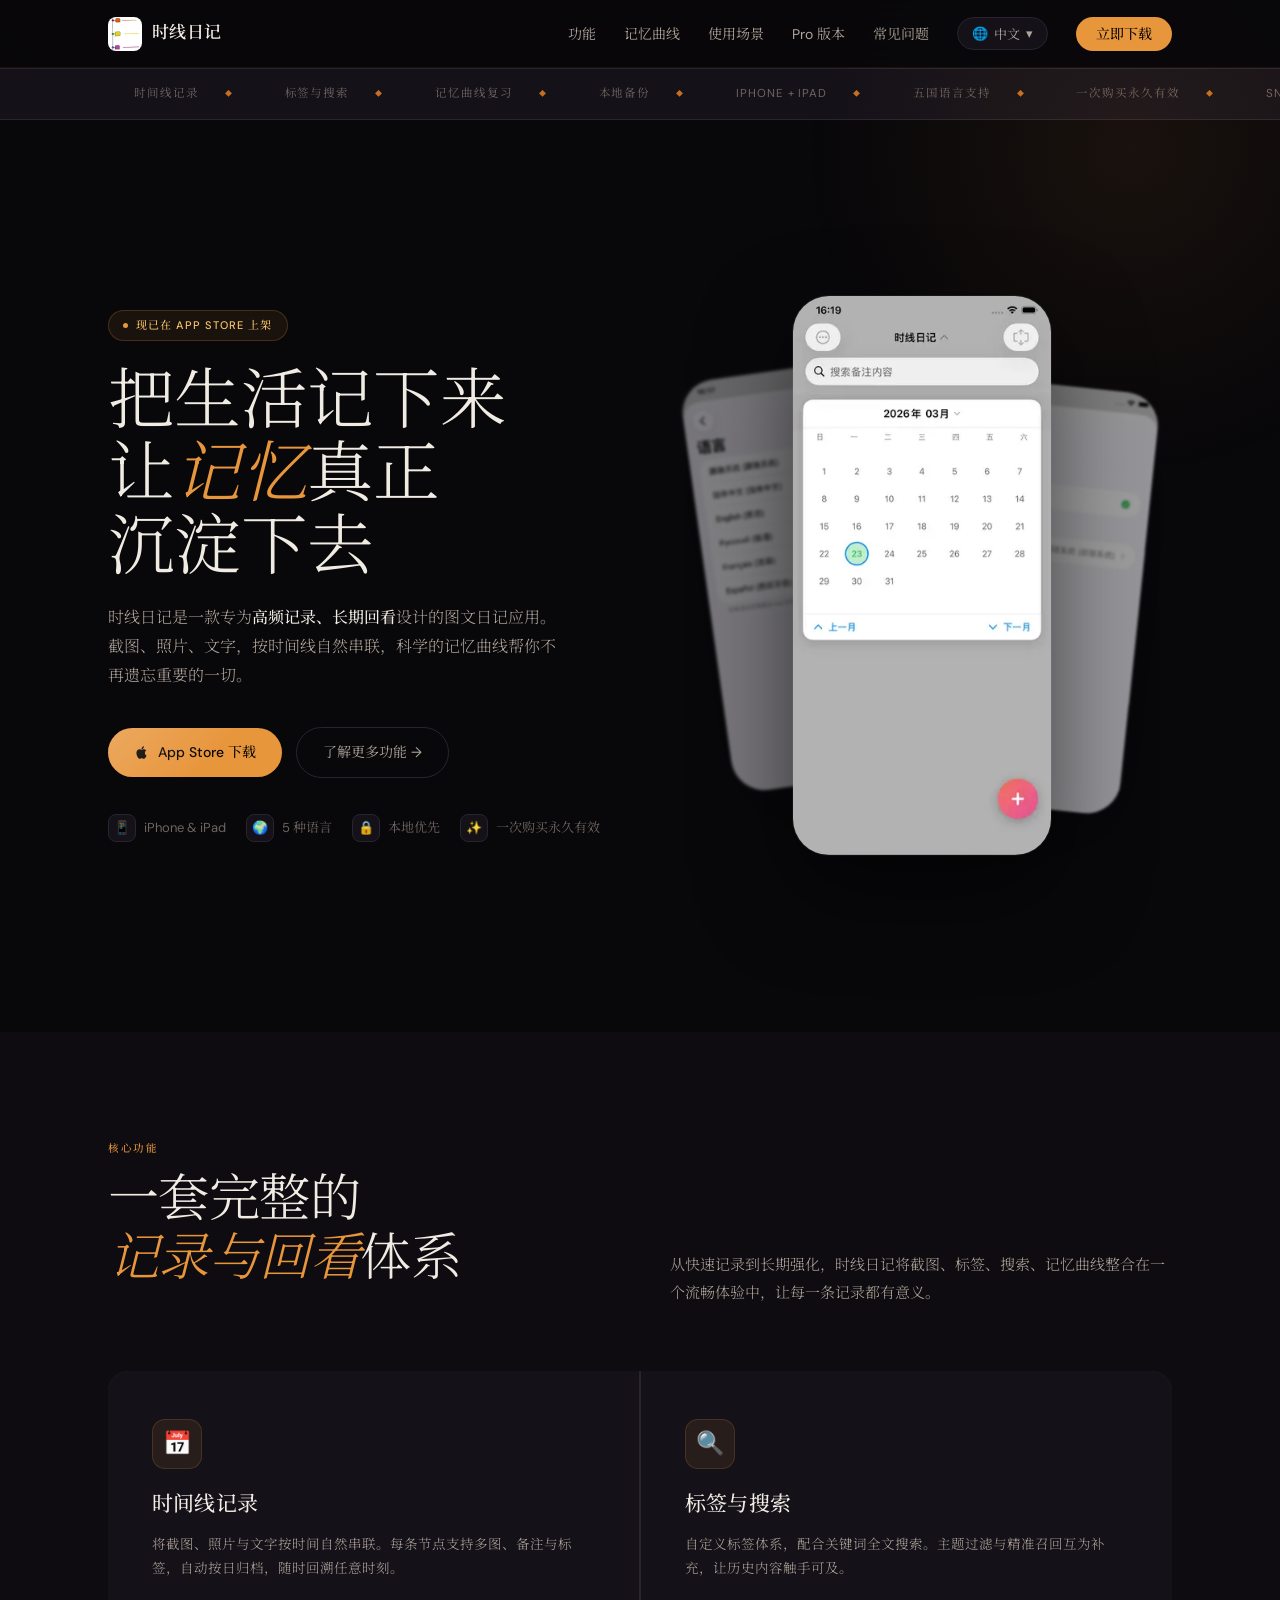
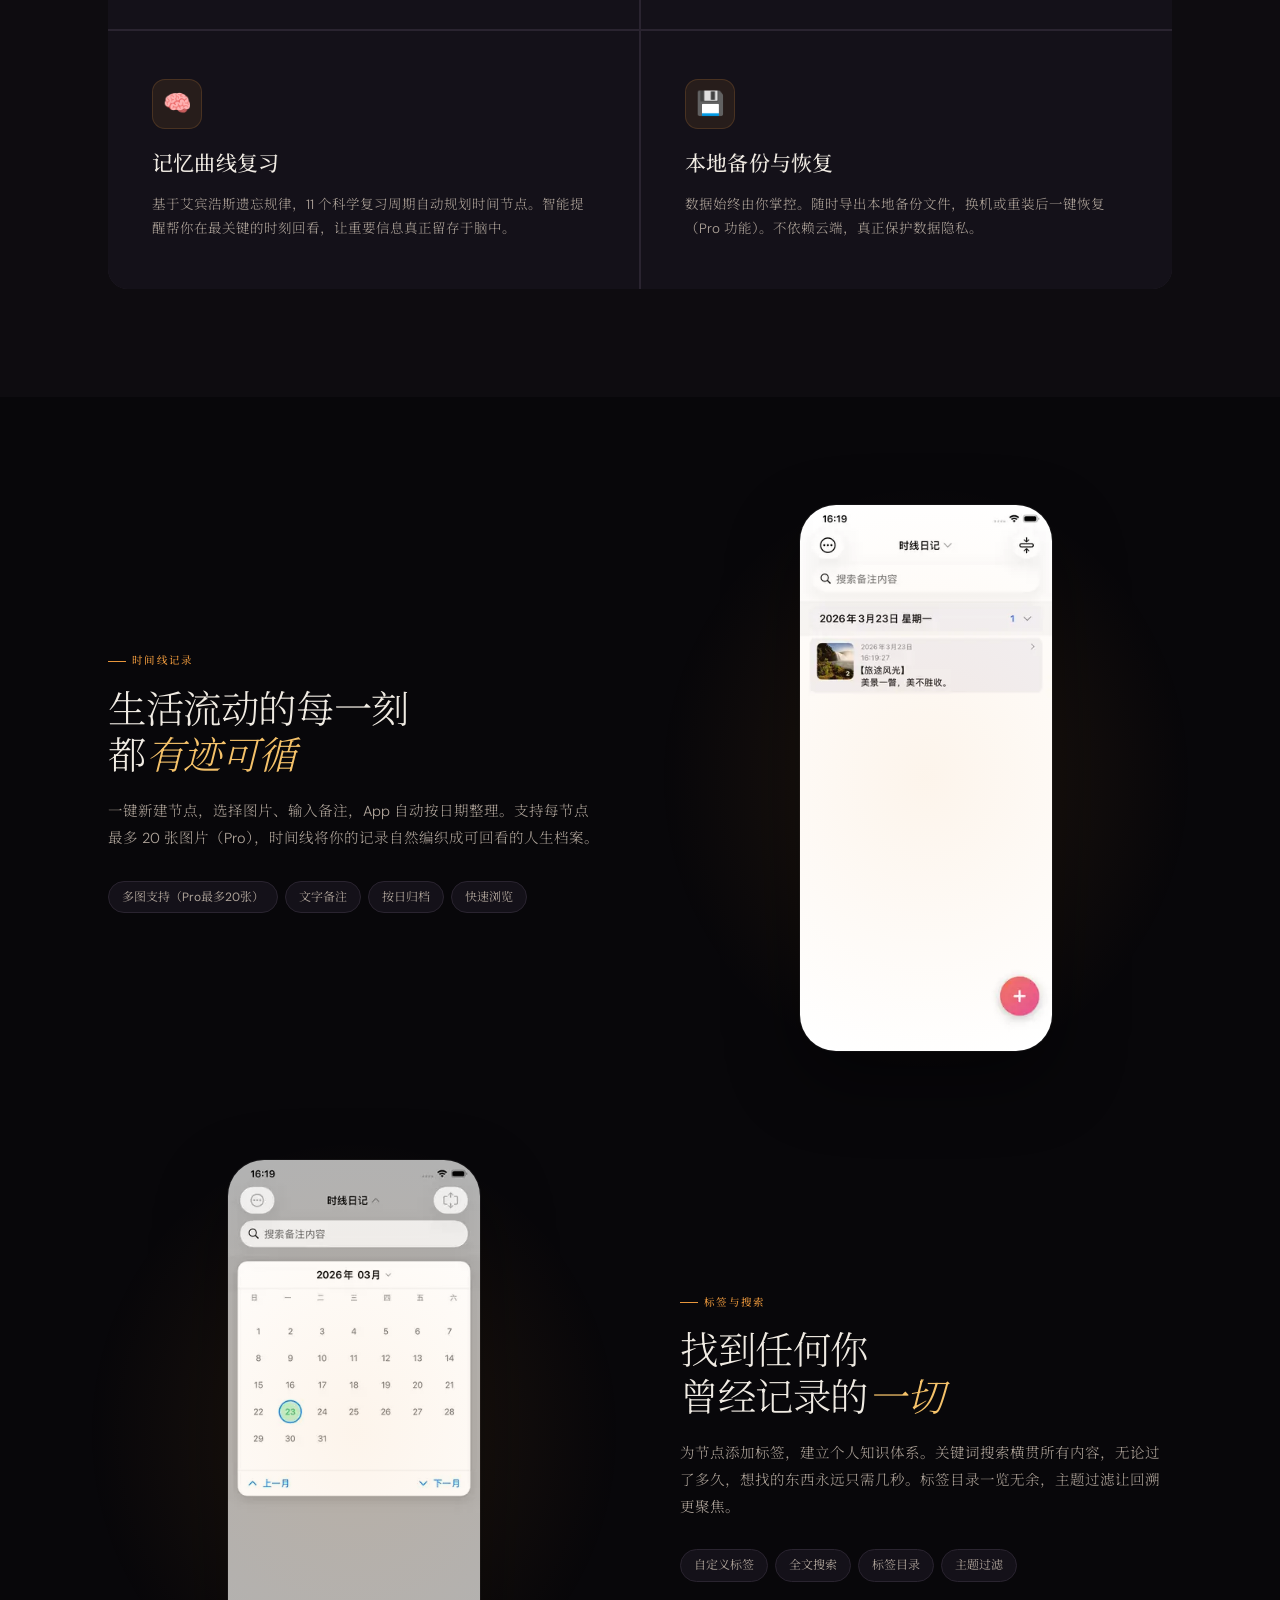
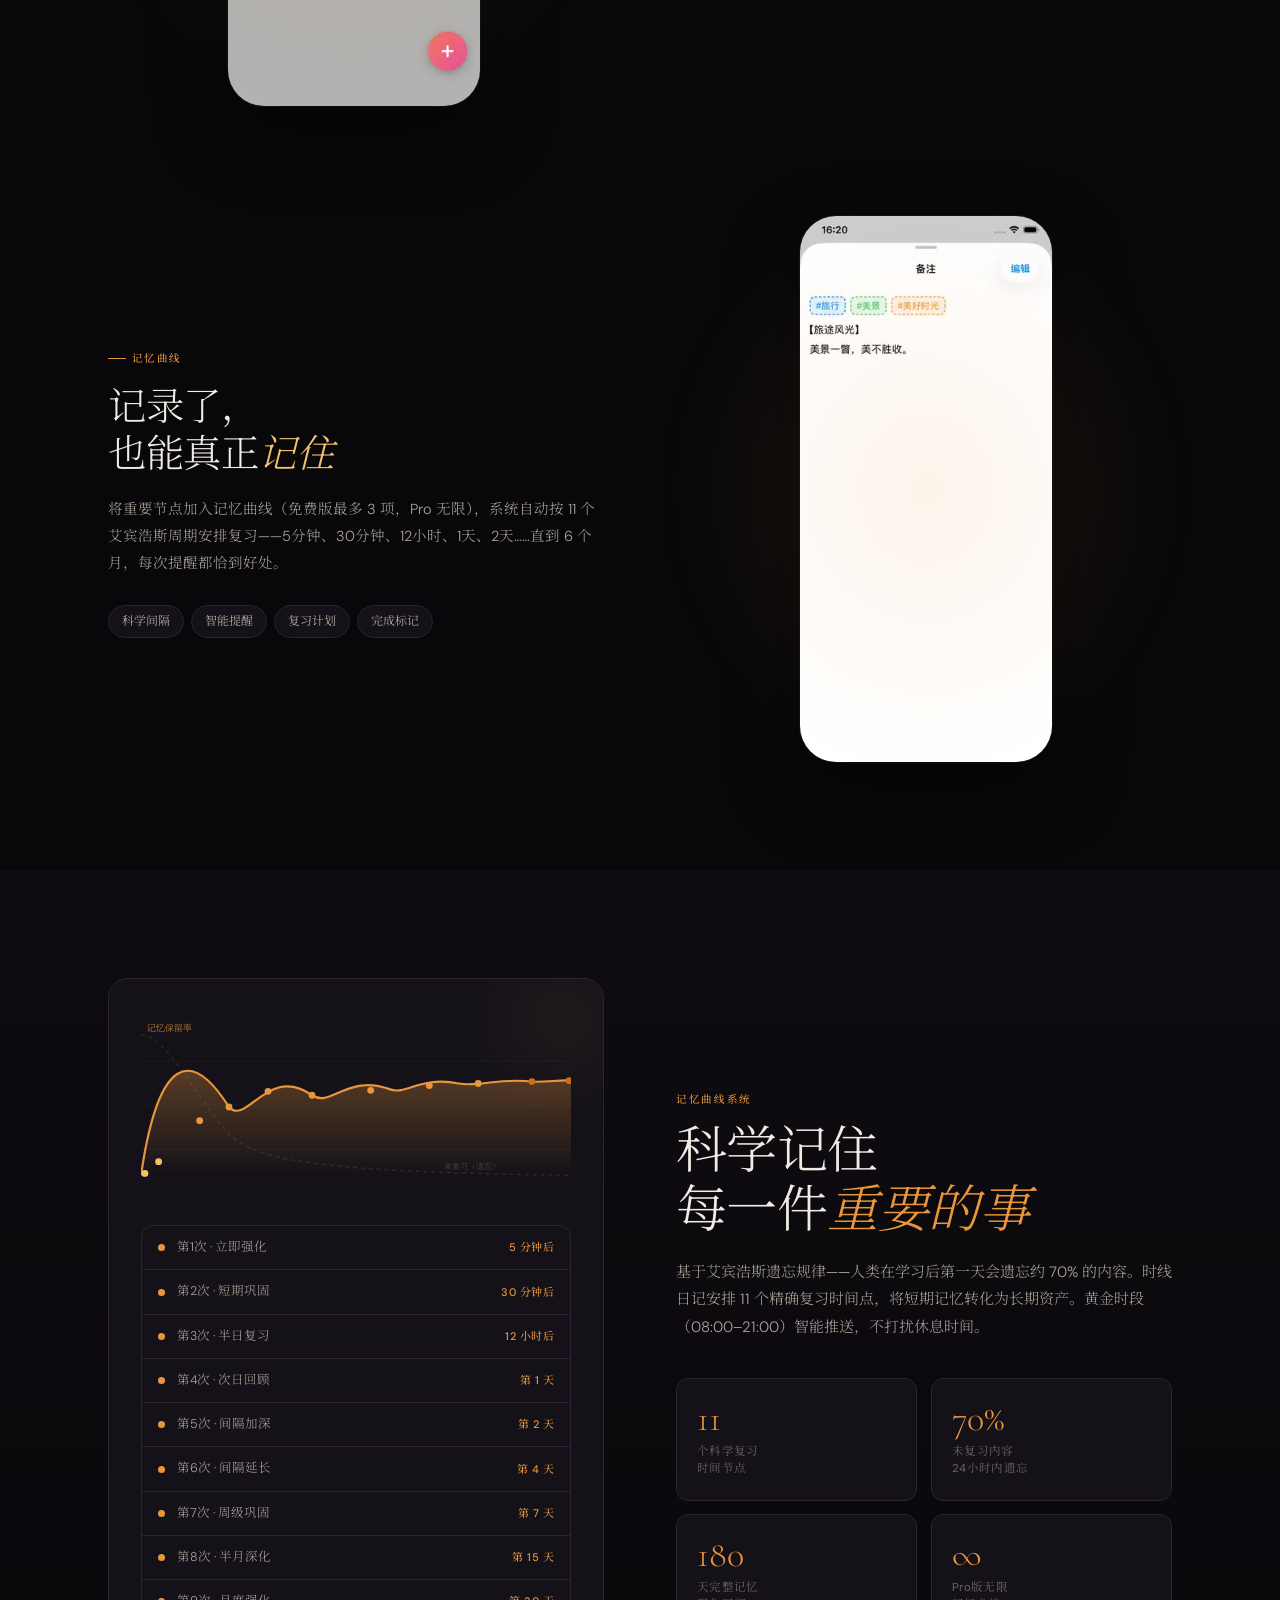
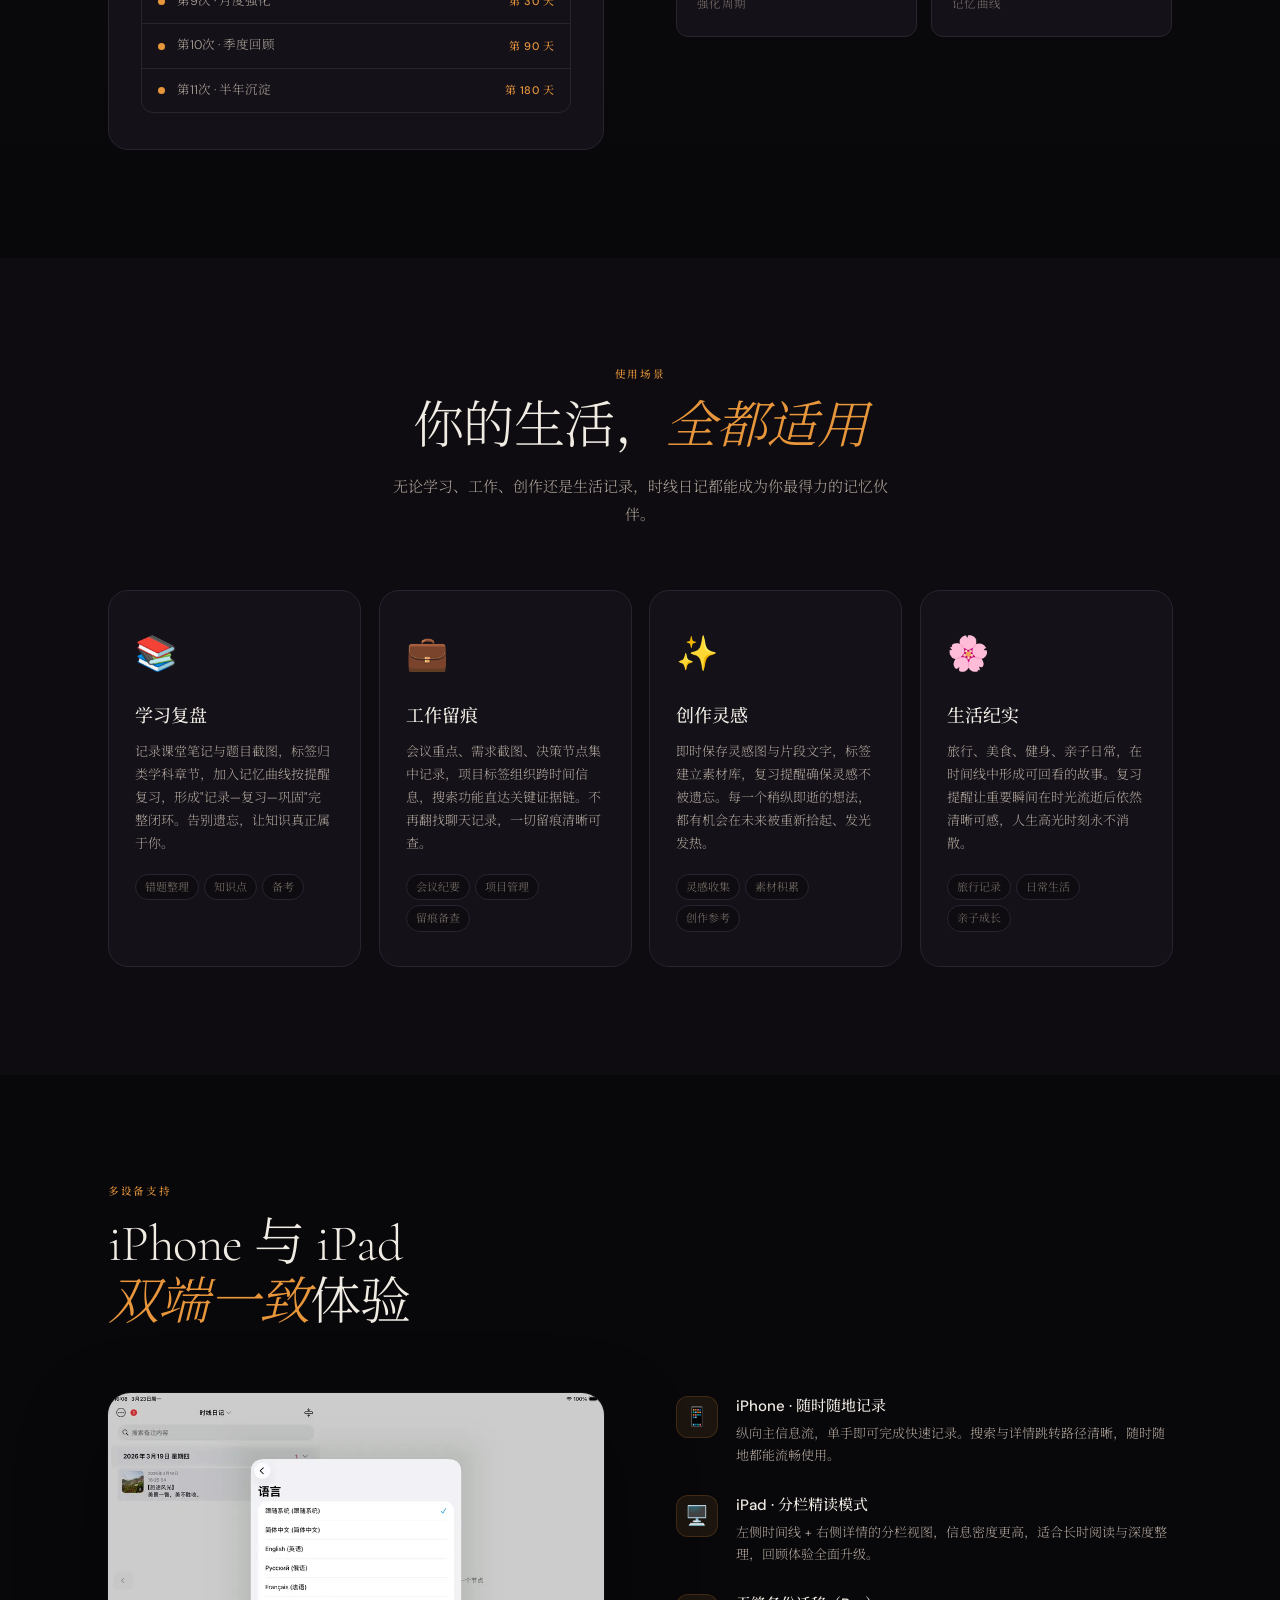
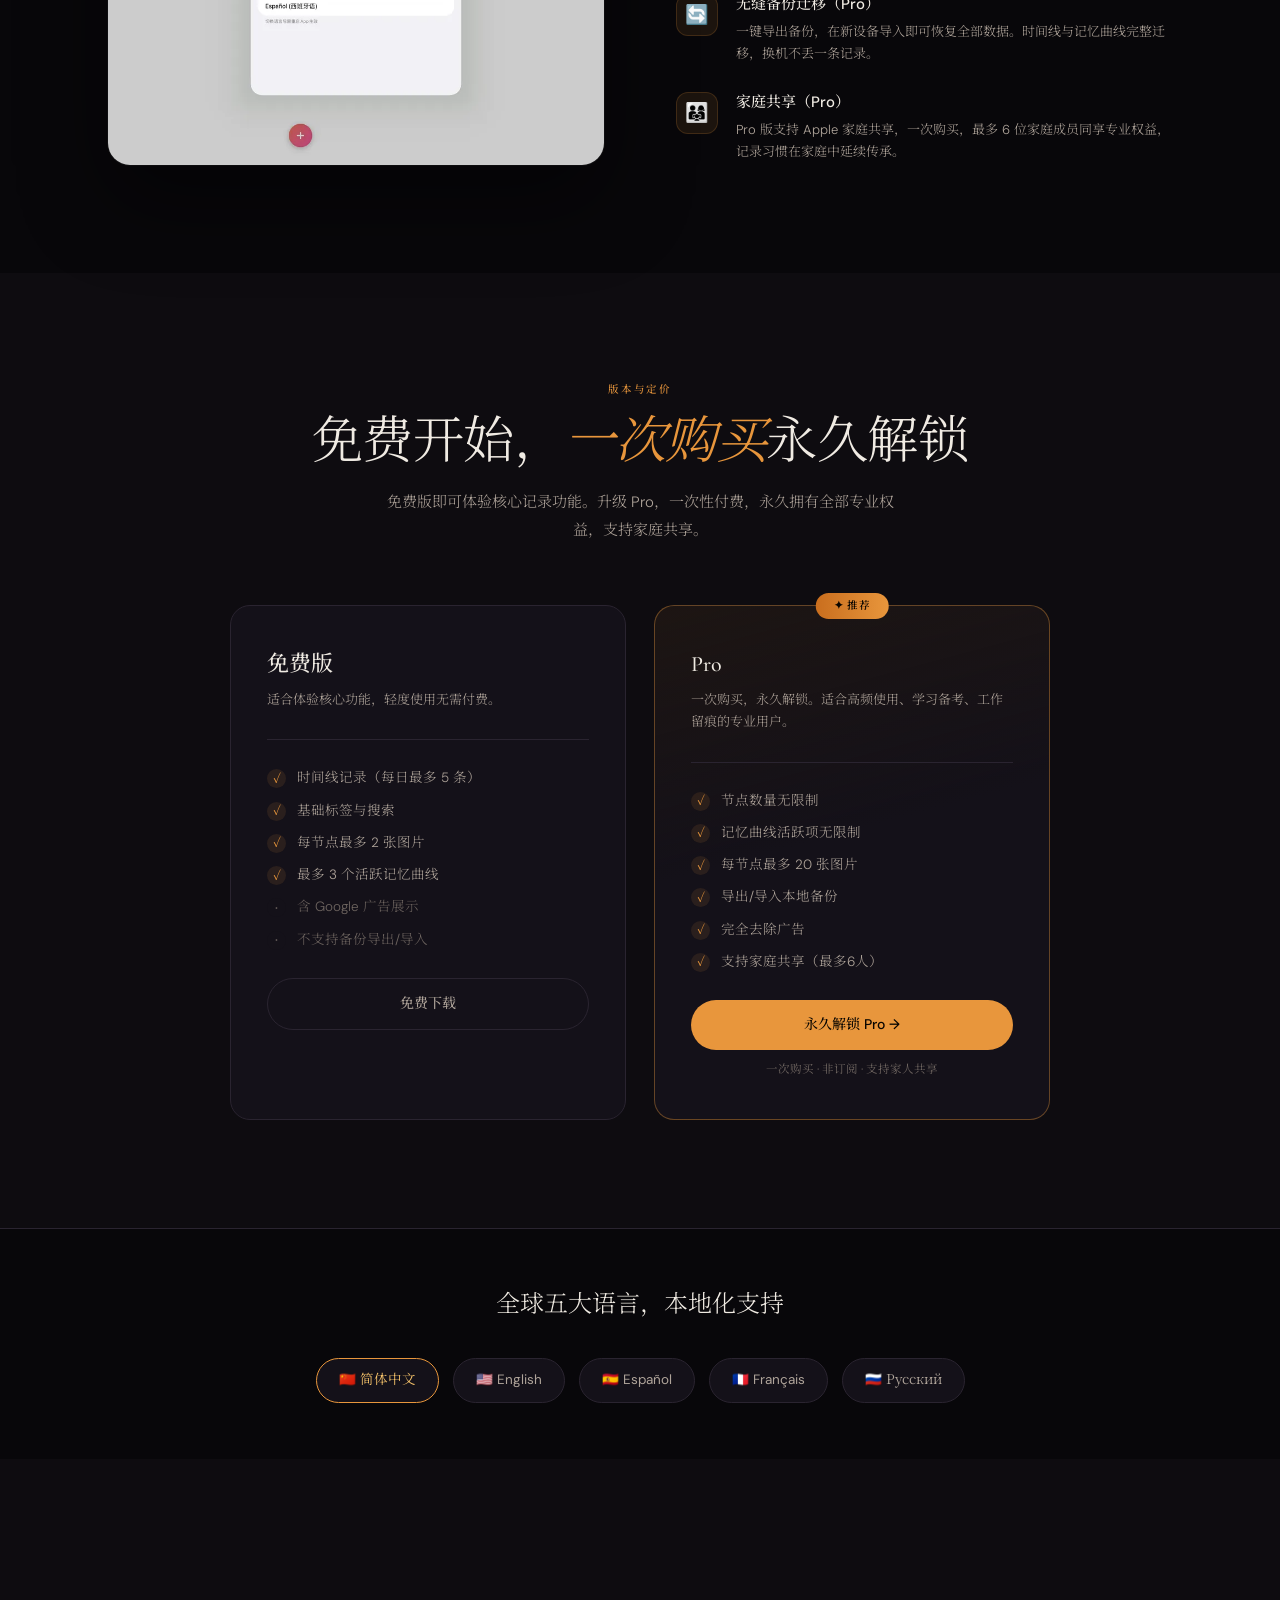
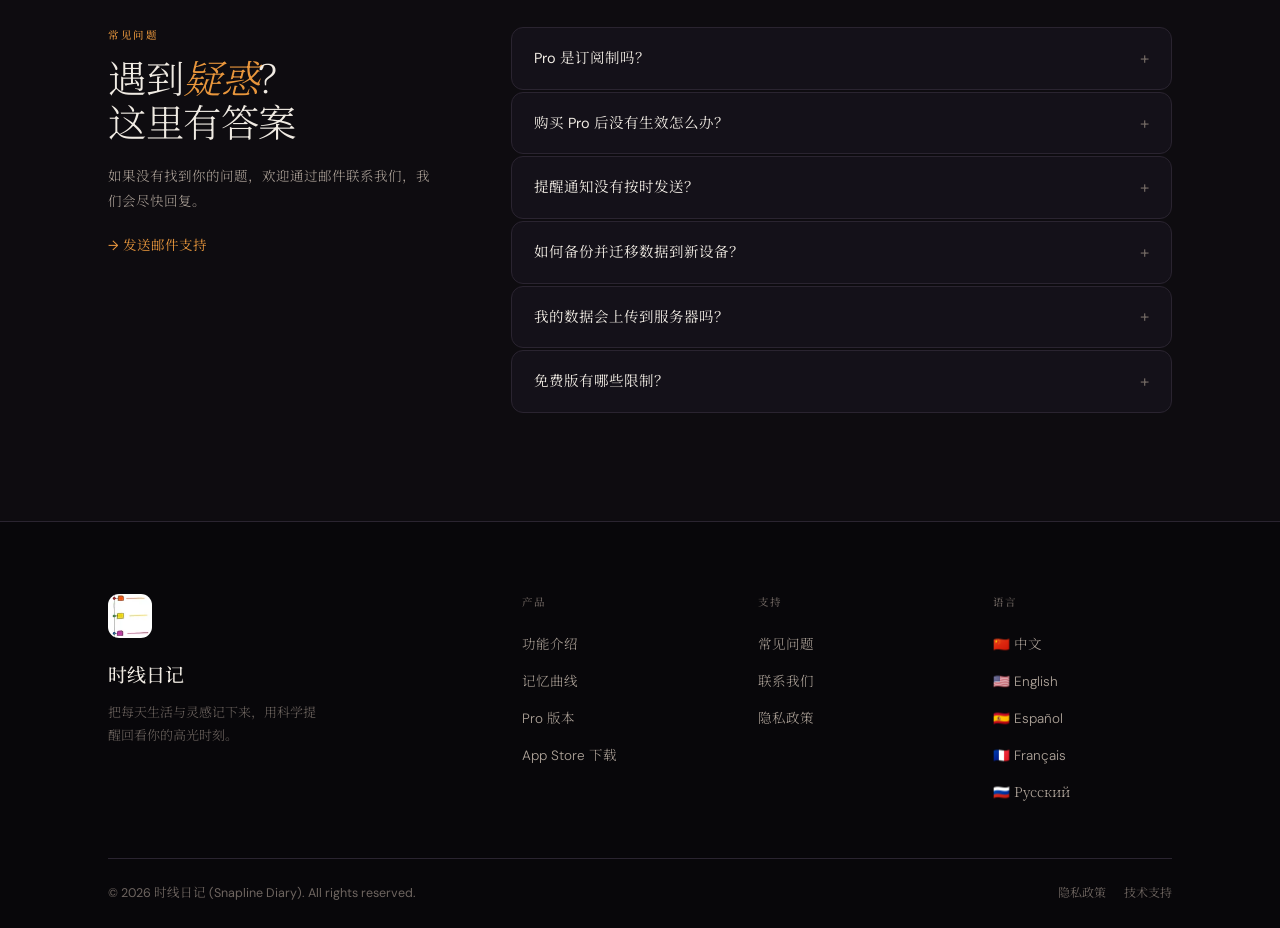
==== index.html @ 9b61dc06 "优化图片加载：新增WebP并接入srcset按设备分图" ====
<!DOCTYPE html>
<html lang="zh-Hans">
<head>
<meta charset="UTF-8">
<meta name="viewport" content="width=device-width, initial-scale=1.0">
<base href="./">
<title>时线日记 · Snapline Diary</title>
<link rel="icon" type="image/png" href="images/sharp/favicon-32.png">
<link rel="apple-touch-icon" href="images/sharp/apple-touch-icon.png">
<link rel="preload" as="image" href="images/sharp-webp/logo-68.webp" imagesizes="34px" fetchpriority="high">
<link rel="preconnect" href="https://fonts.googleapis.com">
<link rel="preconnect" href="https://fonts.gstatic.com" crossorigin>
<link href="https://fonts.googleapis.com/css2?family=Noto+Serif+SC:wght@300;400;500;600&family=Cormorant+Garamond:ital,wght@0,300;0,400;0,600;1,300;1,400&family=DM+Sans:wght@300;400;500&display=swap" rel="stylesheet">
<style>
:root{
  --bg:#08070A;--bg2:#0E0C10;--surface:#141119;--card:#1C1820;--border:#2A2430;
  --accent:#E8963C;--accent2:#F5C26A;--accent3:#C96E1E;
  --text:#F0EBE3;--text2:#AFA49A;--text3:#6E6560;
  --radius:20px;--radius-sm:12px;--max-w:1160px;
  --font-serif:'Cormorant Garamond','Noto Serif SC',Georgia,serif;
  --font-sans:'DM Sans','Noto Serif SC',sans-serif;
}
*,*::before,*::after{box-sizing:border-box;margin:0;padding:0}
html{scroll-behavior:smooth}
body{background:var(--bg);color:var(--text);font-family:var(--font-sans);font-size:16px;line-height:1.7;overflow-x:hidden}
.lang-fx{transition:opacity .24s ease,transform .24s ease,filter .24s ease;transition-delay:0ms}
body.lang-switching .lang-fx{opacity:.18;filter:blur(1.6px);transform:translateY(4px);transition-delay:0ms !important}
body.lang-switching-reveal .lang-b1{transition-delay:0ms}
body.lang-switching-reveal .lang-b2{transition-delay:90ms}
body.lang-switching-reveal .lang-b3{transition-delay:180ms}
@media (prefers-reduced-motion:reduce){
  .lang-fx{transition:none}
  body.lang-switching .lang-fx{opacity:1;filter:none;transform:none}
}

/* ── LAYOUT ── */
.w{width:100%;max-width:var(--max-w);margin:0 auto;padding:0 48px}
@media(max-width:768px){.w{padding:0 24px}}

/* ── NAV ── */
nav{position:fixed;top:0;left:0;right:0;z-index:200;height:68px;
  background:rgba(8,7,10,.88);backdrop-filter:blur(24px);-webkit-backdrop-filter:blur(24px);
  border-bottom:1px solid rgba(232,150,60,.08);transition:border-color .3s}
nav.scrolled{border-bottom-color:rgba(232,150,60,.18)}
.nav-inner{max-width:var(--max-w);margin:0 auto;padding:0 48px;height:100%;
  display:flex;align-items:center;justify-content:space-between}
.nav-logo{display:flex;align-items:center;gap:10px;text-decoration:none;cursor:pointer}
.nav-logo img{width:34px;height:34px;border-radius:8px;object-fit:cover}
.nav-brand{font-family:var(--font-serif);font-size:17px;font-weight:600;color:var(--text);letter-spacing:.02em}
.nav-toggle{display:none}
.nav-links{display:flex;align-items:center;gap:28px;list-style:none}
.nav-links a{color:var(--text2);text-decoration:none;font-size:14px;transition:color .2s;cursor:pointer}
.nav-links a:hover{color:var(--accent)}
body.nav-no-scroll{overflow:hidden}
.nav-cta{background:var(--accent)!important;color:#080500!important;padding:8px 20px;
  border-radius:100px;font-weight:500!important;transition:opacity .2s!important}
.nav-cta:hover{opacity:.82}

/* LANG SWITCHER */
.lang-sw{position:relative}
.lang-sw::after{content:'';position:absolute;left:0;right:0;top:100%;height:10px}
.lang-btn{background:var(--surface);border:1px solid var(--border);color:var(--text2);
  font-size:13px;padding:6px 14px;border-radius:100px;cursor:pointer;
  display:flex;align-items:center;gap:6px;transition:all .2s;font-family:var(--font-sans)}
.lang-btn:hover{border-color:var(--accent3);color:var(--text)}
.lang-dd{position:absolute;top:calc(100% + 8px);right:0;background:var(--card);
  border:1px solid var(--border);border-radius:var(--radius-sm);overflow:hidden;
  min-width:140px;box-shadow:0 16px 40px rgba(0,0,0,.5);display:none;z-index:300}
.lang-sw:hover .lang-dd,.lang-sw:focus-within .lang-dd,.lang-dd:hover{display:block}
.lang-opt{display:flex;align-items:center;gap:10px;padding:11px 16px;
  color:var(--text2);cursor:pointer;font-size:13px;transition:background .15s}
.lang-opt:hover{background:var(--surface);color:var(--text)}
.lang-opt.active{color:var(--accent)}

/* ── TICKER ── */
.ticker-wrap{overflow:hidden;background:var(--surface);
  border-top:1px solid var(--border);border-bottom:1px solid var(--border);
  padding:15px 0;margin-top:68px}
.ticker-track{display:flex;width:max-content;animation:tick 32s linear infinite}
.ticker-track:hover{animation-play-state:paused}
.t-item{display:inline-flex;align-items:center;white-space:nowrap;
  padding:0 26px;font-size:11.5px;color:var(--text3);letter-spacing:.08em;
  text-transform:uppercase;font-weight:400}
.t-item::after{content:'◆';color:var(--accent3);font-size:7px;margin-left:26px}
@keyframes tick{0%{transform:translateX(0)}100%{transform:translateX(-50%)}}

/* ── HERO ── */
.hero{min-height:calc(100vh - 100px);display:grid;grid-template-columns:1fr 1fr;
  align-items:center;gap:64px;padding:72px 0 56px;position:relative}
.hero::before{content:'';position:fixed;top:-180px;right:-180px;width:660px;height:660px;
  background:radial-gradient(circle,rgba(232,150,60,.08) 0%,transparent 70%);
  pointer-events:none;z-index:0}
.hero-text{position:relative;z-index:1}
.hero-eye{display:inline-flex;align-items:center;gap:8px;background:rgba(232,150,60,.08);
  border:1px solid rgba(232,150,60,.22);border-radius:100px;padding:5px 14px;
  font-size:11px;color:var(--accent2);letter-spacing:.1em;text-transform:uppercase;
  margin-bottom:24px;font-weight:500}
.hero-eye::before{content:'';width:5px;height:5px;background:var(--accent);border-radius:50%;
  animation:pulse 2s ease-in-out infinite}
@keyframes pulse{0%,100%{opacity:1;transform:scale(1)}50%{opacity:.5;transform:scale(.8)}}
.hero-title{font-family:var(--font-serif);font-size:clamp(44px,5.2vw,72px);font-weight:300;
  line-height:1.1;letter-spacing:-.01em;margin-bottom:20px}
.hero-title em{font-style:italic;color:var(--accent)}
.hero-sub{font-size:16px;color:var(--text2);line-height:1.8;margin-bottom:36px;
  font-weight:300;max-width:460px}
.hero-sub strong{color:var(--text);font-weight:500}
.hero-actions{display:flex;align-items:center;gap:14px;flex-wrap:wrap;margin-bottom:36px}
.btn-p{display:inline-flex;align-items:center;gap:9px;background:var(--accent);
  color:#080500;text-decoration:none;padding:13px 26px;border-radius:100px;
  font-size:14px;font-weight:500;transition:all .25s;position:relative;overflow:hidden;cursor:pointer}
.btn-p::before{content:'';position:absolute;inset:0;background:linear-gradient(135deg,rgba(255,255,255,.18) 0%,transparent 60%)}
.btn-p:hover{transform:translateY(-2px);box-shadow:0 14px 36px rgba(232,150,60,.32)}
.btn-s{display:inline-flex;align-items:center;gap:9px;color:var(--text2);
  text-decoration:none;padding:13px 26px;border-radius:100px;font-size:14px;
  border:1px solid var(--border);transition:all .25s;cursor:pointer}
.btn-s:hover{border-color:var(--accent3);color:var(--text)}
.badges{display:flex;align-items:center;gap:20px;flex-wrap:wrap}
.badge{display:flex;align-items:center;gap:8px;color:var(--text3);font-size:13px}
.badge-ic{width:28px;height:28px;background:var(--surface);border:1px solid var(--border);
  border-radius:8px;display:flex;align-items:center;justify-content:center;font-size:13px}

/* HERO PHONES */
.hero-vis{position:relative;display:flex;justify-content:center;align-items:center;height:600px}
.phone-stack{position:relative;width:420px;height:560px;-webkit-tap-highlight-color:transparent}
.ph{position:absolute;border-radius:36px;overflow:hidden;
  box-shadow:0 36px 90px rgba(0,0,0,.58),0 0 0 1px rgba(255,255,255,.07);
  transition:transform .62s cubic-bezier(.22,.61,.36,1),opacity .28s ease,filter .28s ease;
  will-change:transform,opacity,filter}
.ph img{width:100%;height:auto;display:block;object-fit:cover;backface-visibility:hidden;transform-origin:center center}
.ph-main{width:258px;top:0;left:50%;transform:translateX(-50%);z-index:3;opacity:1;filter:blur(0);
  animation:mainBreath 4s ease-in-out infinite}
@keyframes mainBreath{0%,100%{transform:translateX(-50%) translateY(0)}50%{transform:translateX(-50%) translateY(-10px)}}
.ph-l{width:208px;top:55px;left:-14px;z-index:1;opacity:.48;filter:blur(2px);
  transform:rotate(-8deg) scale(.92)}
.ph-r{width:208px;top:75px;right:-14px;z-index:2;opacity:.6;filter:blur(1px);
  transform:rotate(6deg) scale(.94)}

/* ── SECTIONS ── */
.sec{padding:108px 0}
.sec-eye{font-size:10.5px;letter-spacing:.16em;text-transform:uppercase;
  color:var(--accent);font-weight:500;margin-bottom:14px;display:block}
.sec-h{font-family:var(--font-serif);font-size:clamp(34px,4vw,56px);font-weight:300;
  line-height:1.15;color:var(--text);margin-bottom:18px;letter-spacing:-.01em}
.sec-h em{font-style:italic;color:var(--accent)}
.sec-d{font-size:15px;color:var(--text2);max-width:520px;line-height:1.85;font-weight:300}

/* FEATURES */
.feat-bg{background:var(--bg2)}
.feat-head{display:grid;grid-template-columns:1fr 1fr;gap:60px;align-items:end;margin-bottom:64px}
.feat-grid{display:grid;grid-template-columns:repeat(2,1fr);gap:2px;
  background:var(--border);border-radius:var(--radius);overflow:hidden}
.fc{background:var(--surface);padding:48px 44px;position:relative;overflow:hidden;
  transition:background .3s;cursor:default}
.fc:hover{background:var(--card)}
.fc::before{content:'';position:absolute;top:0;left:0;width:100%;height:2px;
  background:linear-gradient(90deg,transparent,var(--accent),transparent);
  opacity:0;transition:opacity .3s}
.fc:hover::before{opacity:1}
.fc-icon{width:50px;height:50px;background:rgba(232,150,60,.09);border-radius:13px;
  display:flex;align-items:center;justify-content:center;font-size:23px;margin-bottom:18px;
  border:1px solid rgba(232,150,60,.18);transition:all .3s}
.fc:hover .fc-icon{background:rgba(232,150,60,.16);transform:scale(1.06)}
.fc-t{font-family:var(--font-serif);font-size:21px;font-weight:500;color:var(--text);
  margin-bottom:10px;letter-spacing:.01em}
.fc-d{font-size:13.5px;color:var(--text2);line-height:1.78;font-weight:300}

/* SHOWCASE */
.show-item{display:grid;grid-template-columns:1fr 1fr;gap:80px;
  align-items:center;margin-bottom:110px}
.show-item:last-child{margin-bottom:0}
.show-item.rev{direction:rtl}
.show-item.rev>*{direction:ltr}
.show-lbl{display:inline-flex;align-items:center;gap:6px;font-size:10.5px;
  letter-spacing:.12em;text-transform:uppercase;color:var(--accent);font-weight:500;margin-bottom:18px}
.show-lbl::before{content:'';width:18px;height:1px;background:var(--accent)}
.show-h{font-family:var(--font-serif);font-size:clamp(26px,3vw,40px);font-weight:300;
  color:var(--text);line-height:1.2;margin-bottom:18px;letter-spacing:-.01em}
.show-h em{font-style:italic;color:var(--accent2)}
.show-b{font-size:14.5px;color:var(--text2);line-height:1.88;font-weight:300;margin-bottom:28px}
.pills{display:flex;flex-wrap:wrap;gap:7px}
.pill{background:var(--surface);border:1px solid var(--border);color:var(--text2);
  font-size:12px;padding:5px 13px;border-radius:100px;transition:all .2s;cursor:default}
.pill:hover{border-color:var(--accent3);color:var(--accent2)}
.show-ph{position:relative;display:flex;justify-content:center}
.ph-d{width:min(252px,88vw);max-width:100%;border-radius:36px;overflow:hidden;
  box-shadow:0 28px 72px rgba(0,0,0,.48),0 0 0 1px rgba(255,255,255,.06)}
.ph-d img{width:100%;height:auto;display:block;object-fit:cover}
.ph-glow{position:absolute;inset:-24px;
  background:radial-gradient(ellipse at center,rgba(232,150,60,.1) 0%,transparent 70%);
  pointer-events:none;border-radius:50%}

/* MEMORY */
.mem-bg{background:linear-gradient(180deg,var(--bg2) 0%,var(--bg) 100%)}
.mem-lay{display:grid;grid-template-columns:1fr 1fr;gap:72px;align-items:center}
.curve-box{background:var(--surface);border:1px solid var(--border);
  border-radius:var(--radius);padding:36px 32px;position:relative;overflow:hidden}
.curve-box::after{content:'';position:absolute;top:-60px;right:-60px;width:200px;height:200px;
  background:radial-gradient(circle,rgba(232,150,60,.06) 0%,transparent 70%);pointer-events:none}
.curve-box svg{width:100%;height:180px}
.curve-steps{margin-top:22px;display:flex;flex-direction:column;
  border:1px solid var(--border);border-radius:var(--radius-sm);overflow:hidden}
.cs{display:flex;align-items:center;gap:12px;padding:11px 16px;
  border-bottom:1px solid var(--border);font-size:12.5px;transition:background .15s;cursor:default}
.cs:last-child{border-bottom:none}
.cs:hover{background:rgba(232,150,60,.04)}
.cs-dot{width:7px;height:7px;border-radius:50%;background:var(--accent);flex-shrink:0}
.cs-lbl{color:var(--text2);font-weight:300;flex:1}
.cs-day{color:var(--accent);font-size:11px;font-weight:500;letter-spacing:.04em;margin-left:auto;white-space:nowrap}
.stat-grid{display:grid;grid-template-columns:1fr 1fr;gap:14px;margin-top:36px}
.stat-c{background:var(--surface);border:1px solid var(--border);
  border-radius:var(--radius-sm);padding:22px 20px;transition:all .3s;cursor:default}
.stat-c:hover{border-color:var(--accent3);transform:translateY(-3px)}
.stat-n{font-family:var(--font-serif);font-size:36px;font-weight:300;
  color:var(--accent);line-height:1;margin-bottom:6px}
.stat-l{font-size:11.5px;color:var(--text3);letter-spacing:.03em;line-height:1.5}

/* CASES */
.cases-bg{background:var(--bg2)}
.cases-grid{display:grid;grid-template-columns:repeat(4,1fr);gap:18px;margin-top:60px}
.case-c{background:var(--surface);border:1px solid var(--border);
  border-radius:var(--radius);padding:34px 26px;cursor:default;
  transition:all .32s ease;position:relative;overflow:hidden}
.case-c::after{content:'';position:absolute;bottom:0;left:0;right:0;height:3px;
  background:linear-gradient(90deg,var(--accent3),var(--accent2));
  transform:scaleX(0);transform-origin:left;transition:transform .32s ease}
.case-c:hover{transform:translateY(-5px);border-color:rgba(232,150,60,.22);
  box-shadow:0 18px 52px rgba(0,0,0,.28)}
.case-c:hover::after{transform:scaleX(1)}
.case-em{font-size:34px;margin-bottom:18px;display:block}
.case-t{font-family:var(--font-serif);font-size:18px;font-weight:500;color:var(--text);margin-bottom:10px}
.case-d{font-size:13px;color:var(--text2);line-height:1.76;font-weight:300}
.case-tags{margin-top:18px;display:flex;flex-wrap:wrap;gap:5px}
.case-tag{font-size:11px;color:var(--text3);background:var(--bg2);
  border:1px solid var(--border);padding:3px 9px;border-radius:100px}

/* PLATFORM */
.plat-lay{display:grid;grid-template-columns:1fr 1fr;gap:72px;align-items:center;margin-top:60px}
.ipad-wrap{
  border-radius:22px;overflow:hidden;max-width:100%;
  box-shadow:0 36px 88px rgba(0,0,0,.48),0 0 0 1px rgba(255,255,255,.05)}
.ipad-wrap img{width:100%;height:auto;display:block;object-fit:cover}
.plat-pts{display:flex;flex-direction:column;gap:26px}
.pt{display:flex;gap:18px;align-items:flex-start}
.pt-ic{width:42px;height:42px;border-radius:12px;background:rgba(232,150,60,.09);
  border:1px solid rgba(232,150,60,.18);display:flex;align-items:center;
  justify-content:center;font-size:19px;flex-shrink:0;margin-top:2px}
.pt-t{font-weight:500;color:var(--text);margin-bottom:3px;font-size:15px}
.pt-d{font-size:13px;color:var(--text2);font-weight:300;line-height:1.7}

/* PRO */
.pro-bg{background:var(--bg2)}
.pro-grid{display:grid;grid-template-columns:1fr 1fr;gap:28px;
  margin:60px auto 0;max-width:820px}
.plan{background:var(--surface);border:1px solid var(--border);
  border-radius:var(--radius);padding:40px 36px;position:relative}
.plan.feat{border-color:rgba(232,150,60,.38);
  background:linear-gradient(165deg,rgba(232,150,60,.07) 0%,var(--surface) 45%)}
.plan-badge{position:absolute;top:-13px;left:50%;transform:translateX(-50%);
  background:linear-gradient(90deg,var(--accent3),var(--accent));color:#080500;
  font-size:10.5px;font-weight:600;padding:4px 18px;border-radius:100px;
  letter-spacing:.06em;text-transform:uppercase;white-space:nowrap}
.plan-name{font-family:var(--font-serif);font-size:22px;font-weight:500;
  color:var(--text);margin-bottom:6px}
.plan-desc{font-size:13px;color:var(--text2);margin-bottom:28px;padding-bottom:28px;
  border-bottom:1px solid var(--border);font-weight:300;line-height:1.7}
.plan-feats{list-style:none;display:flex;flex-direction:column;gap:12px}
.plan-feats li{display:flex;align-items:flex-start;gap:11px;
  font-size:13.5px;color:var(--text2);font-weight:300;line-height:1.5}
.ck{color:var(--accent);font-size:12px;font-weight:600;width:19px;height:19px;
  background:rgba(232,150,60,.11);border-radius:50%;display:flex;align-items:center;
  justify-content:center;flex-shrink:0;margin-top:1px}
.plan-feats li.dim .ck{color:var(--text3);background:var(--surface)}
.plan-feats li.dim{color:var(--text3)}
.plan-cta{display:block;text-align:center;margin-top:28px;padding:13px;
  border-radius:100px;font-size:14px;font-weight:500;transition:all .25s;cursor:pointer;text-decoration:none}
.plan-cta.p{background:var(--accent);color:#080500}
.plan-cta.p:hover{transform:translateY(-2px);box-shadow:0 10px 26px rgba(232,150,60,.28)}
.plan-cta.s{border:1px solid var(--border);color:var(--text2)}
.plan-cta.s:hover{border-color:var(--accent3);color:var(--text)}
.plan-hint{font-size:11.5px;color:var(--text3);text-align:center;margin-top:10px}

/* LANG BAR */
.lang-bar{background:var(--bg);padding:56px 0;text-align:center;
  border-top:1px solid var(--border)}
.lang-bar-t{font-family:var(--font-serif);font-size:24px;font-weight:300;
  color:var(--text);margin-bottom:32px}
.lchips{display:flex;justify-content:center;gap:14px;flex-wrap:wrap}
.lchip{display:flex;align-items:center;gap:9px;background:var(--surface);
  border:1px solid var(--border);padding:10px 22px;border-radius:100px;
  font-size:13.5px;color:var(--text2);transition:all .2s;cursor:pointer}
.lchip:hover,.lchip.active{border-color:var(--accent3);color:var(--text)}
.lchip.active{border-color:var(--accent);color:var(--accent2)}

/* FAQ */
.faq-bg{background:var(--bg2)}
.faq-lay{display:grid;grid-template-columns:1fr 2fr;gap:72px;margin-top:60px}
.faq-list{display:flex;flex-direction:column;gap:2px}
.faq-item{background:var(--surface);border-radius:var(--radius-sm);
  overflow:hidden;border:1px solid var(--border)}
.faq-q{padding:18px 22px;display:flex;justify-content:space-between;align-items:center;
  cursor:pointer;font-size:14.5px;color:var(--text);gap:14px;
  transition:background .18s;user-select:none}
.faq-q:hover{background:var(--card)}
.faq-arr{color:var(--text3);transition:transform .28s;flex-shrink:0;font-size:17px;line-height:1}
.faq-item.open .faq-arr{transform:rotate(45deg);color:var(--accent)}
.faq-a{max-height:0;overflow:hidden;transition:max-height .35s ease}
.faq-item.open .faq-a{max-height:2000px}
.faq-a-in{padding:14px 22px 18px;font-size:13.5px;color:var(--text2);
  line-height:1.82;font-weight:300;border-top:1px solid var(--border)}
.faq-link{display:inline-flex;align-items:center;gap:6px;margin-top:20px;
  color:var(--accent);font-size:13.5px;text-decoration:none;transition:opacity .2s}
.faq-link:hover{opacity:.75}

/* PRIVACY OVERLAY */
#priv-pg{display:none;position:fixed;inset:0;z-index:500;background:var(--bg);overflow-y:auto}
#priv-pg.show{display:block}
.priv-close{position:fixed;top:16px;
  right:max(18px,calc((100vw - 780px)/2 - 28px));
  background:rgba(20,17,25,.92);backdrop-filter:blur(10px);-webkit-backdrop-filter:blur(10px);
  border:1px solid rgba(232,150,60,.28);color:var(--text);font-size:22px;
  width:46px;height:46px;border-radius:50%;cursor:pointer;display:flex;
  align-items:center;justify-content:center;transition:all .2s;z-index:600;
  box-shadow:0 10px 24px rgba(0,0,0,.45)}
.priv-close:hover{border-color:var(--accent);color:var(--accent2);transform:scale(1.04)}
.priv-close:focus-visible{outline:2px solid var(--accent2);outline-offset:2px}
.priv-inner{max-width:780px;margin:0 auto;padding:100px 48px 80px}
.priv-inner h1{font-family:var(--font-serif);font-size:38px;font-weight:300;
  color:var(--text);margin-bottom:8px}
.priv-inner .upd{font-size:12px;color:var(--text3);margin-bottom:40px;letter-spacing:.04em}
.priv-inner h2{font-family:var(--font-serif);font-size:20px;font-weight:500;
  color:var(--text);margin:36px 0 12px;border-left:3px solid var(--accent);padding-left:14px}
.priv-inner p,.priv-inner li{font-size:14.5px;color:var(--text2);line-height:1.85;
  font-weight:300;margin-bottom:10px}
.priv-inner ul{padding-left:20px;margin-bottom:10px}
.priv-inner a{color:var(--accent);text-decoration:none}
.priv-hl{background:rgba(232,150,60,.07);border:1px solid rgba(232,150,60,.18);
  border-radius:var(--radius-sm);padding:18px 22px;margin:20px 0;
  font-size:13.5px;color:var(--text2)}

/* FOOTER */
footer{background:var(--bg);border-top:1px solid var(--border);padding:72px 0 0}
.foot-grid{display:grid;grid-template-columns:2fr 1fr 1fr 1fr;gap:56px;margin-bottom:52px}
.fb-logo{width:44px;height:44px;border-radius:11px;margin-bottom:14px;object-fit:cover}
.fb-name{font-family:var(--font-serif);font-size:19px;font-weight:500;color:var(--text);margin-bottom:10px}
.fb-desc{font-size:13px;color:var(--text3);line-height:1.75;font-weight:300;max-width:220px}
.fc-title{font-size:10.5px;text-transform:uppercase;letter-spacing:.1em;
  color:var(--text3);font-weight:500;margin-bottom:18px}
.fc-links{list-style:none;display:flex;flex-direction:column;gap:10px}
.fc-links a{color:var(--text2);text-decoration:none;font-size:13.5px;
  font-weight:300;transition:color .2s;cursor:pointer}
.fc-links a:hover{color:var(--accent)}
.foot-bot{display:flex;justify-content:space-between;align-items:center;
  padding:24px 0;border-top:1px solid var(--border)}
.foot-copy{font-size:12.5px;color:var(--text3)}
.foot-legal{display:flex;gap:18px}
.foot-legal a{font-size:12px;color:var(--text3);text-decoration:none;
  transition:color .2s;cursor:pointer}
.foot-legal a:hover{color:var(--accent)}

/* REVEAL — 文字淡化出现，图片浮现出现；上下滚动都可重复触发 */
.reveal{opacity:1;transform:none;will-change:opacity,transform}
.reveal.reveal-text-hidden{
  opacity:0;
  transform:translateY(14px);
  transition:opacity .55s ease,transform .55s ease;
}
.reveal.reveal-image-hidden{
  opacity:0;
  transform:translateY(18px) scale(.97);
  transition:opacity .72s ease,transform .72s cubic-bezier(.22,.61,.36,1);
}
.reveal.reveal-visible{opacity:1;transform:none}
@media (prefers-reduced-motion:reduce){
  .reveal.reveal-text-hidden,.reveal.reveal-image-hidden{opacity:1;transform:none;transition:none}
}

/* ── RESPONSIVE ── */
@media(max-width:1024px){
  .nav-inner{padding:0 24px}
  .hero{grid-template-columns:1fr;text-align:center;padding:52px 0 32px;min-height:auto;gap:28px}
  .hero-sub{margin:0 auto 36px;max-width:520px}
  .hero-actions{justify-content:center}
  .badges{justify-content:center}
  .hero-vis{
    display:flex;height:clamp(360px,42vw + 200px,500px);margin:8px auto 0;
    max-width:100%;align-items:flex-start;padding-top:8px
  }
  .phone-stack{width:360px;height:520px;transform:none}
  .feat-head{grid-template-columns:1fr;gap:16px}
  .feat-grid{grid-template-columns:1fr}
  .show-item{grid-template-columns:1fr;gap:36px;margin-bottom:80px}
  .show-item.rev{direction:ltr}
  .mem-lay{grid-template-columns:1fr;gap:48px}
  .cases-grid{grid-template-columns:repeat(2,1fr)}
  .plat-lay{grid-template-columns:1fr;gap:48px}
  .pro-grid{grid-template-columns:1fr;max-width:440px}
  .faq-lay{grid-template-columns:1fr;gap:40px}
  .foot-grid{grid-template-columns:1fr 1fr;gap:36px}
}
@media(max-width:900px){
  nav{overflow:visible;backdrop-filter:none;-webkit-backdrop-filter:none}
  .nav-toggle{
    display:flex;align-items:center;justify-content:center;
    width:44px;height:44px;flex-shrink:0;position:relative;z-index:260;
    background:var(--surface);border:1px solid var(--border);
    border-radius:12px;color:var(--text);font-size:20px;line-height:1;
    cursor:pointer;transition:border-color .2s,color .2s
  }
  .nav-toggle:hover{border-color:var(--accent3);color:var(--accent2)}
  .nav-inner{position:relative;gap:12px}
  .nav-links{
    position:fixed;top:68px;left:0;right:0;bottom:0;height:auto;min-height:0;z-index:250;
    flex-direction:column;align-items:stretch;justify-content:flex-start;
    padding:20px 24px max(24px, env(safe-area-inset-bottom));gap:2px;margin:0;
    background:rgba(8,7,10,.97);backdrop-filter:blur(20px);-webkit-backdrop-filter:blur(20px);
    border-top:1px solid var(--border);
    overflow-y:auto;-webkit-overflow-scrolling:touch;overscroll-behavior:contain;
    transform:translateY(-12px);opacity:0;visibility:hidden;pointer-events:none;
    transition:opacity .28s ease,visibility .28s,transform .28s ease
  }
  nav.menu-open{backdrop-filter:none;-webkit-backdrop-filter:none}
  nav.menu-open .nav-links{
    transform:translateY(0);opacity:1;visibility:visible;pointer-events:auto
  }
  .nav-links li{width:100%}
  .nav-links>li>a:not(.nav-cta){
    display:block;padding:14px 16px;border-radius:var(--radius-sm);font-size:15px
  }
  .nav-links .nav-cta{display:block;text-align:center;padding:14px 20px;margin-top:6px}
  .nav-links .lang-sw{width:100%}
  .nav-links .lang-btn{width:100%;justify-content:center}
  .nav-links .lang-dd{position:static;display:none;width:100%;margin-top:8px;
    box-shadow:none;border:1px solid var(--border)}
  .nav-links .lang-sw:focus-within .lang-dd,
  .nav-links .lang-sw:hover .lang-dd{display:block}
}
@media(max-width:768px){
  .sec{padding:88px 0}
  .hero-vis{height:clamp(320px,40vw + 170px,440px);overflow:visible}
  .phone-stack{width:320px;height:460px;transform:none}
  .ph-main{width:236px;top:10px}
  .ph-l{width:174px;top:66px;left:2px;opacity:.42;filter:blur(1.8px)}
  .ph-r{width:174px;top:74px;right:2px;opacity:.54;filter:blur(1px)}
  .fc{padding:36px 28px}
  .show-item{gap:28px;margin-bottom:64px}
  .curve-box{padding:28px 22px}
}
@media(max-width:640px){
  .sec{padding:72px 0}
  .hero{padding:40px 0 28px}
  .hero-vis{height:clamp(300px,54vw + 100px,390px);overflow:visible}
  .phone-stack{width:292px;height:420px;transform:none}
  .ph-main{width:212px;top:8px}
  .ph-l{width:156px;top:62px;left:4px;opacity:.4;filter:blur(1.7px)}
  .ph-r{width:156px;top:70px;right:4px;opacity:.52;filter:blur(.95px)}
  .cases-grid{grid-template-columns:1fr}
  .foot-grid{grid-template-columns:1fr}
  .foot-bot{flex-direction:column;gap:14px;text-align:center}
  .priv-inner{padding:80px 24px 60px}
  .priv-close{right:14px;top:14px;width:42px;height:42px;font-size:20px}
}
@media(max-width:400px){
  .hero-vis{height:clamp(280px,52vw + 95px,350px);overflow:visible}
  .phone-stack{width:258px;height:380px;transform:none}
  .ph-main{width:188px;top:10px}
  .ph-l{width:136px;top:58px;left:2px;opacity:.38;filter:blur(1.6px)}
  .ph-r{width:136px;top:66px;right:2px;opacity:.5;filter:blur(.9px)}
  .hero-title{font-size:clamp(32px,9vw,44px)}
}
</style>
</head>
<body>

<!-- PRIVACY OVERLAY -->
<div id="priv-pg">
  <button class="priv-close" onclick="closePg()">✕</button>
  <div class="priv-inner" id="priv-body"></div>
</div>

<!-- NAV -->
<nav id="main-nav">
  <div class="nav-inner">
    <a class="nav-logo" onclick="goTop()">
      <img src="images/sharp-webp/logo-68.webp" alt="Logo" width="34" height="34" loading="eager" decoding="sync" fetchpriority="high">
      <span class="nav-brand" data-i18n="appName">时线日记</span>
    </a>
    <button type="button" class="nav-toggle" id="nav-toggle" aria-label="打开菜单" aria-expanded="false" onclick="toggleNav()">☰</button>
    <ul class="nav-links" id="nav-links">
      <li><a onclick="goTo('features')" data-i18n="n_feat">功能</a></li>
      <li><a onclick="goTo('memory')" data-i18n="n_mem">记忆曲线</a></li>
      <li><a onclick="goTo('cases')" data-i18n="n_case">使用场景</a></li>
      <li><a onclick="goTo('pro')" data-i18n="n_pro">Pro 版本</a></li>
      <li><a onclick="goTo('faq')" data-i18n="n_faq">常见问题</a></li>
      <li>
        <div class="lang-sw">
          <button class="lang-btn">🌐 <span id="cur-lang-lbl">中文</span> ▾</button>
          <div class="lang-dd">
            <div class="lang-opt active" onclick="setLang('zh')" data-lang="zh">🇨🇳 中文</div>
            <div class="lang-opt" onclick="setLang('en')" data-lang="en">🇺🇸 English</div>
            <div class="lang-opt" onclick="setLang('es')" data-lang="es">🇪🇸 Español</div>
            <div class="lang-opt" onclick="setLang('fr')" data-lang="fr">🇫🇷 Français</div>
            <div class="lang-opt" onclick="setLang('ru')" data-lang="ru">🇷🇺 Русский</div>
          </div>
        </div>
      </li>
      <li><a class="nav-cta" onclick="openDownload()" data-i18n="n_dl">立即下载</a></li>
    </ul>
  </div>
</nav>

<!-- TICKER -->
<div class="ticker-wrap">
  <div class="w">
    <div class="ticker-track" id="ticker"></div>
  </div>
</div>

<!-- HERO -->
<section class="sec" style="padding-top:48px;padding-bottom:64px">
  <div class="w">
    <div class="hero">
      <div class="hero-text">
        <div class="hero-eye" data-i18n="h_eye">现已在 App Store 上架</div>
        <h1 class="hero-title" data-i18n-html="h_title">把生活记下来<br>让<em>记忆</em>真正<br>沉淀下去</h1>
        <p class="hero-sub" data-i18n-html="h_sub">时线日记是一款专为<strong>高频记录、长期回看</strong>设计的图文日记应用。截图、照片、文字，按时间线自然串联，科学的记忆曲线帮你不再遗忘重要的一切。</p>
        <div class="hero-actions">
          <a class="btn-p" onclick="openDownload()" data-i18n-html="h_dl">
            <svg width="15" height="15" viewBox="0 0 24 24" fill="currentColor"><path d="M18.71 19.5c-.83 1.24-1.71 2.45-3.05 2.47-1.34.03-1.77-.79-3.29-.79-1.53 0-2 .77-3.27.82-1.31.05-2.3-1.32-3.14-2.53C4.25 17 2.94 12.45 4.7 9.39c.87-1.52 2.43-2.48 4.12-2.51 1.28-.02 2.5.87 3.29.87.78 0 2.26-1.07 3.8-.91.65.03 2.47.26 3.64 1.98-.09.06-2.17 1.28-2.15 3.81.03 3.02 2.65 4.03 2.68 4.04-.03.07-.42 1.44-1.38 2.83M13 3.5c.73-.83 1.94-1.46 2.94-1.5.13 1.17-.34 2.35-1.04 3.19-.69.85-1.83 1.51-2.95 1.42-.15-1.15.41-2.35 1.05-3.11z"/></svg>
            App Store 下载
          </a>
          <a class="btn-s" onclick="goTo('features')" data-i18n="h_more">了解更多功能 →</a>
        </div>
        <div class="badges">
          <div class="badge"><div class="badge-ic">📱</div><span data-i18n="b1">iPhone & iPad</span></div>
          <div class="badge"><div class="badge-ic">🌍</div><span data-i18n="b2">5 种语言</span></div>
          <div class="badge"><div class="badge-ic">🔒</div><span data-i18n="b3">本地优先</span></div>
          <div class="badge"><div class="badge-ic">✨</div><span data-i18n="b4">一次购买永久有效</span></div>
        </div>
      </div>
      <div class="hero-vis">
        <div class="phone-stack">
          <div class="ph ph-l"><img src="images/sharp-webp/iphone2-sm.webp" srcset="images/sharp-webp/iphone2-sm.webp 320w, images/sharp-webp/iphone2-lg.webp 621w" sizes="(max-width: 640px) 42vw, (max-width: 1024px) 34vw, 208px" alt="App Screenshot" decoding="async"></div>
          <div class="ph ph-r"><img src="images/sharp-webp/iphone1-sm.webp" srcset="images/sharp-webp/iphone1-sm.webp 320w, images/sharp-webp/iphone1-lg.webp 621w" sizes="(max-width: 640px) 42vw, (max-width: 1024px) 34vw, 208px" alt="App Screenshot" decoding="async"></div>
          <div class="ph ph-main"><img src="images/sharp-webp/iphone4-sm.webp" srcset="images/sharp-webp/iphone4-sm.webp 320w, images/sharp-webp/iphone4-lg.webp 621w" sizes="(max-width: 400px) 74vw, (max-width: 640px) 72vw, (max-width: 1024px) 58vw, 258px" alt="App Screenshot" decoding="async" fetchpriority="high"></div>
        </div>
      </div>
    </div>
  </div>
</section>

<!-- FEATURES -->
<section class="sec feat-bg" id="features">
  <div class="w">
    <div class="feat-head">
      <div>
        <span class="sec-eye" data-i18n="f_eye">核心功能</span>
        <h2 class="sec-h" data-i18n-html="f_h">一套完整的<br><em>记录与回看</em>体系</h2>
      </div>
      <p class="sec-d reveal" data-i18n="f_d">从快速记录到长期强化，时线日记将截图、标签、搜索、记忆曲线整合在一个流畅体验中，让每一条记录都有意义。</p>
    </div>
    <div class="feat-grid">
      <div class="fc reveal">
        <div class="fc-icon">📅</div>
        <h3 class="fc-t" data-i18n="f1t">时间线记录</h3>
        <p class="fc-d" data-i18n="f1d">将截图、照片与文字按时间自然串联。每条节点支持多图、备注与标签，自动按日归档，随时回溯任意时刻。</p>
      </div>
      <div class="fc reveal" style="transition-delay:.07s">
        <div class="fc-icon">🔍</div>
        <h3 class="fc-t" data-i18n="f2t">标签与搜索</h3>
        <p class="fc-d" data-i18n="f2d">自定义标签体系，配合关键词全文搜索。主题过滤与精准召回互为补充，让历史内容触手可及。</p>
      </div>
      <div class="fc reveal" style="transition-delay:.14s">
        <div class="fc-icon">🧠</div>
        <h3 class="fc-t" data-i18n="f3t">记忆曲线复习</h3>
        <p class="fc-d" data-i18n="f3d">基于艾宾浩斯遗忘规律，11 个科学复习周期自动规划时间节点。智能提醒帮你在最关键的时刻回看，让重要信息真正留存于脑中。</p>
      </div>
      <div class="fc reveal" style="transition-delay:.21s">
        <div class="fc-icon">💾</div>
        <h3 class="fc-t" data-i18n="f4t">本地备份与恢复</h3>
        <p class="fc-d" data-i18n="f4d">数据始终由你掌控。随时导出本地备份文件，换机或重装后一键恢复（Pro 功能）。不依赖云端，真正保护数据隐私。</p>
      </div>
    </div>
  </div>
</section>

<!-- SHOWCASE -->
<section class="sec" id="showcase">
  <div class="w">
    <div class="show-item reveal">
      <div>
        <span class="show-lbl" data-i18n="s1lbl">时间线记录</span>
        <h2 class="show-h" data-i18n-html="s1h">生活流动的每一刻<br>都<em>有迹可循</em></h2>
        <p class="show-b" data-i18n="s1b">一键新建节点，选择图片、输入备注，App 自动按日期整理。支持每节点最多 20 张图片（Pro），时间线将你的记录自然编织成可回看的人生档案。</p>
        <div class="pills">
          <span class="pill" data-i18n="p1">多图支持（Pro最多20张）</span>
          <span class="pill" data-i18n="p2">文字备注</span>
          <span class="pill" data-i18n="p3">按日归档</span>
          <span class="pill" data-i18n="p4">快速浏览</span>
        </div>
      </div>
      <div class="show-ph">
        <div class="ph-glow"></div>
        <div class="ph-d"><img src="images/sharp-webp/iphone3-sm.webp" srcset="images/sharp-webp/iphone3-sm.webp 320w, images/sharp-webp/iphone3-lg.webp 621w" sizes="(max-width: 768px) 78vw, 252px" alt="Timeline" loading="lazy" decoding="async"></div>
      </div>
    </div>
    <div class="show-item rev reveal" style="transition-delay:.1s">
      <div>
        <span class="show-lbl" data-i18n="s2lbl">标签与搜索</span>
        <h2 class="show-h" data-i18n-html="s2h">找到任何你<br>曾经记录的<em>一切</em></h2>
        <p class="show-b" data-i18n="s2b">为节点添加标签，建立个人知识体系。关键词搜索横贯所有内容，无论过了多久，想找的东西永远只需几秒。标签目录一览无余，主题过滤让回溯更聚焦。</p>
        <div class="pills">
          <span class="pill" data-i18n="p5">自定义标签</span>
          <span class="pill" data-i18n="p6">全文搜索</span>
          <span class="pill" data-i18n="p7">标签目录</span>
          <span class="pill" data-i18n="p8">主题过滤</span>
        </div>
      </div>
      <div class="show-ph">
        <div class="ph-glow"></div>
        <div class="ph-d"><img src="images/sharp-webp/iphone4-sm.webp" srcset="images/sharp-webp/iphone4-sm.webp 320w, images/sharp-webp/iphone4-lg.webp 621w" sizes="(max-width: 768px) 78vw, 252px" alt="Search" loading="lazy" decoding="async"></div>
      </div>
    </div>
    <div class="show-item reveal" style="transition-delay:.2s">
      <div>
        <span class="show-lbl" data-i18n="s3lbl">记忆曲线</span>
        <h2 class="show-h" data-i18n-html="s3h">记录了，<br>也能真正<em>记住</em></h2>
        <p class="show-b" data-i18n="s3b">将重要节点加入记忆曲线（免费版最多 3 项，Pro 无限），系统自动按 11 个艾宾浩斯周期安排复习——5分钟、30分钟、12小时、1天、2天……直到 6 个月，每次提醒都恰到好处。</p>
        <div class="pills">
          <span class="pill" data-i18n="p9">科学间隔</span>
          <span class="pill" data-i18n="p10">智能提醒</span>
          <span class="pill" data-i18n="p11">复习计划</span>
          <span class="pill" data-i18n="p12">完成标记</span>
        </div>
      </div>
      <div class="show-ph">
        <div class="ph-glow"></div>
        <div class="ph-d"><img src="images/sharp-webp/iphone5-sm.webp" srcset="images/sharp-webp/iphone5-sm.webp 320w, images/sharp-webp/iphone5-lg.webp 621w" sizes="(max-width: 768px) 78vw, 252px" alt="Memory Curve" loading="lazy" decoding="async"></div>
      </div>
    </div>
  </div>
</section>

<!-- MEMORY CURVE -->
<section class="sec mem-bg" id="memory">
  <div class="w">
    <div class="mem-lay">
      <div class="reveal">
        <div class="curve-box">
          <svg viewBox="0 0 440 180" xmlns="http://www.w3.org/2000/svg">
            <defs>
              <linearGradient id="cg" x1="0" y1="0" x2="0" y2="1">
                <stop offset="0%" stop-color="rgba(232,150,60,.32)"/>
                <stop offset="100%" stop-color="rgba(232,150,60,0)"/>
              </linearGradient>
            </defs>
            <line x1="0" y1="45" x2="440" y2="45" stroke="rgba(255,255,255,.04)" stroke-width="1"/>
            <line x1="0" y1="90" x2="440" y2="90" stroke="rgba(255,255,255,.04)" stroke-width="1"/>
            <line x1="0" y1="135" x2="440" y2="135" stroke="rgba(255,255,255,.04)" stroke-width="1"/>
            <path d="M 0 18 C 25 18 55 80 90 120 C 120 145 160 158 440 162" stroke="rgba(255,255,255,.09)" stroke-width="1.5" fill="none" stroke-dasharray="4,4"/>
            <path d="M 0 162 C 18 38 52 32 90 92 C 108 112 130 48 175 80 C 195 93 210 58 255 74 C 272 80 286 60 325 68 C 345 72 365 62 400 66 C 415 67 428 64 440 65 L 440 162 Z" fill="url(#cg)"/>
            <path d="M 0 162 C 18 38 52 32 90 92 C 108 112 130 48 175 80 C 195 93 210 58 255 74 C 272 80 286 60 325 68 C 345 72 365 62 400 66 C 415 67 428 64 440 65" stroke="#E8963C" stroke-width="2.2" fill="none"/>
            <circle cx="4"   cy="160" r="3.5" fill="#F5C26A"/>
            <circle cx="18"  cy="148" r="3.5" fill="#F5C26A"/>
            <circle cx="60"  cy="106" r="3.5" fill="#E8963C"/>
            <circle cx="90"  cy="92"  r="3.5" fill="#E8963C"/>
            <circle cx="130" cy="76"  r="3.5" fill="#E8963C"/>
            <circle cx="175" cy="80"  r="3.5" fill="#E8963C"/>
            <circle cx="235" cy="75"  r="3.5" fill="#E8963C"/>
            <circle cx="295" cy="70"  r="3.5" fill="#E8963C"/>
            <circle cx="345" cy="68"  r="3.5" fill="#E8963C"/>
            <circle cx="400" cy="66"  r="3.5" fill="#C96E1E"/>
            <circle cx="438" cy="65"  r="3.5" fill="#C96E1E"/>
            <text x="6" y="14" font-size="9.5" fill="rgba(232,150,60,.7)" font-family="DM Sans,sans-serif" data-i18n="svg_label">记忆保留率</text>
            <text x="310" y="156" font-size="8.5" fill="rgba(255,255,255,.18)" font-family="DM Sans,sans-serif" data-i18n="svg_forget">未复习（遗忘）</text>
          </svg>
          <div class="curve-steps" id="curve-steps"></div>
        </div>
      </div>
      <div class="reveal" style="transition-delay:.15s">
        <span class="sec-eye" data-i18n="m_eye">记忆曲线系统</span>
        <h2 class="sec-h" data-i18n-html="m_h">科学记住<br>每一件<em>重要的事</em></h2>
        <p class="sec-d" data-i18n="m_d">基于艾宾浩斯遗忘规律——人类在学习后第一天会遗忘约 70% 的内容。时线日记安排 11 个精确复习时间点，将短期记忆转化为长期资产。黄金时段（08:00–21:00）智能推送，不打扰休息时间。</p>
        <div class="stat-grid">
          <div class="stat-c reveal" style="transition-delay:.2s"><div class="stat-n">11</div><div class="stat-l" data-i18n-html="st1">个科学复习<br>时间节点</div></div>
          <div class="stat-c reveal" style="transition-delay:.25s"><div class="stat-n">70%</div><div class="stat-l" data-i18n-html="st2">未复习内容<br>24小时内遗忘</div></div>
          <div class="stat-c reveal" style="transition-delay:.3s"><div class="stat-n">180</div><div class="stat-l" data-i18n-html="st3">天完整记忆<br>强化周期</div></div>
          <div class="stat-c reveal" style="transition-delay:.35s"><div class="stat-n">∞</div><div class="stat-l" data-i18n-html="st4">Pro版无限<br>记忆曲线</div></div>
        </div>
      </div>
    </div>
  </div>
</section>

<!-- USE CASES -->
<section class="sec cases-bg" id="cases">
  <div class="w">
    <div style="text-align:center">
      <span class="sec-eye" data-i18n="c_eye">使用场景</span>
      <h2 class="sec-h" data-i18n-html="c_h">你的生活，<em>全都适用</em></h2>
      <p class="sec-d" style="margin:0 auto" data-i18n="c_d">无论学习、工作、创作还是生活记录，时线日记都能成为你最得力的记忆伙伴。</p>
    </div>
    <div class="cases-grid">
      <div class="case-c reveal"><span class="case-em">📚</span><h3 class="case-t" data-i18n="c1t">学习复盘</h3><p class="case-d" data-i18n="c1d">记录课堂笔记与题目截图，标签归类学科章节，加入记忆曲线按提醒复习，形成"记录—复习—巩固"完整闭环。告别遗忘，让知识真正属于你。</p><div class="case-tags"><span class="case-tag" data-i18n="ct1">错题整理</span><span class="case-tag" data-i18n="ct2">知识点</span><span class="case-tag" data-i18n="ct3">备考</span></div></div>
      <div class="case-c reveal" style="transition-delay:.07s"><span class="case-em">💼</span><h3 class="case-t" data-i18n="c2t">工作留痕</h3><p class="case-d" data-i18n="c2d">会议重点、需求截图、决策节点集中记录，项目标签组织跨时间信息，搜索功能直达关键证据链。不再翻找聊天记录，一切留痕清晰可查。</p><div class="case-tags"><span class="case-tag" data-i18n="ct4">会议纪要</span><span class="case-tag" data-i18n="ct5">项目管理</span><span class="case-tag" data-i18n="ct6">留痕备查</span></div></div>
      <div class="case-c reveal" style="transition-delay:.14s"><span class="case-em">✨</span><h3 class="case-t" data-i18n="c3t">创作灵感</h3><p class="case-d" data-i18n="c3d">即时保存灵感图与片段文字，标签建立素材库，复习提醒确保灵感不被遗忘。每一个稍纵即逝的想法，都有机会在未来被重新拾起、发光发热。</p><div class="case-tags"><span class="case-tag" data-i18n="ct7">灵感收集</span><span class="case-tag" data-i18n="ct8">素材积累</span><span class="case-tag" data-i18n="ct9">创作参考</span></div></div>
      <div class="case-c reveal" style="transition-delay:.21s"><span class="case-em">🌸</span><h3 class="case-t" data-i18n="c4t">生活纪实</h3><p class="case-d" data-i18n="c4d">旅行、美食、健身、亲子日常，在时间线中形成可回看的故事。复习提醒让重要瞬间在时光流逝后依然清晰可感，人生高光时刻永不消散。</p><div class="case-tags"><span class="case-tag" data-i18n="ct10">旅行记录</span><span class="case-tag" data-i18n="ct11">日常生活</span><span class="case-tag" data-i18n="ct12">亲子成长</span></div></div>
    </div>
  </div>
</section>

<!-- PLATFORM -->
<section class="sec" id="platform">
  <div class="w">
    <span class="sec-eye" data-i18n="pl_eye">多设备支持</span>
    <h2 class="sec-h" data-i18n-html="pl_h">iPhone 与 iPad<br><em>双端一致</em>体验</h2>
    <div class="plat-lay">
      <div class="ipad-wrap reveal"><img src="images/sharp-webp/ipad1-sm.webp" srcset="images/sharp-webp/ipad1-sm.webp 480w, images/sharp-webp/ipad1-lg.webp 900w" sizes="(max-width: 1024px) 92vw, 560px" alt="iPad Screenshot" loading="lazy" decoding="async"></div>
      <div class="plat-pts">
        <div class="pt reveal" style="transition-delay:.08s"><div class="pt-ic">📱</div><div><div class="pt-t" data-i18n="pl1t">iPhone · 随时随地记录</div><div class="pt-d" data-i18n="pl1d">纵向主信息流，单手即可完成快速记录。搜索与详情跳转路径清晰，随时随地都能流畅使用。</div></div></div>
        <div class="pt reveal" style="transition-delay:.16s"><div class="pt-ic">🖥️</div><div><div class="pt-t" data-i18n="pl2t">iPad · 分栏精读模式</div><div class="pt-d" data-i18n="pl2d">左侧时间线 + 右侧详情的分栏视图，信息密度更高，适合长时阅读与深度整理，回顾体验全面升级。</div></div></div>
        <div class="pt reveal" style="transition-delay:.24s"><div class="pt-ic">🔄</div><div><div class="pt-t" data-i18n="pl3t">无缝备份迁移（Pro）</div><div class="pt-d" data-i18n="pl3d">一键导出备份，在新设备导入即可恢复全部数据。时间线与记忆曲线完整迁移，换机不丢一条记录。</div></div></div>
        <div class="pt reveal" style="transition-delay:.32s"><div class="pt-ic">👨‍👩‍👧</div><div><div class="pt-t" data-i18n="pl4t">家庭共享（Pro）</div><div class="pt-d" data-i18n="pl4d">Pro 版支持 Apple 家庭共享，一次购买，最多 6 位家庭成员同享专业权益，记录习惯在家庭中延续传承。</div></div></div>
      </div>
    </div>
  </div>
</section>

<!-- PRO -->
<section class="sec pro-bg" id="pro">
  <div class="w">
    <div style="text-align:center">
      <span class="sec-eye" data-i18n="pr_eye">版本与定价</span>
      <h2 class="sec-h" data-i18n-html="pr_h">免费开始，<em>一次购买</em>永久解锁</h2>
      <p class="sec-d" style="margin:0 auto" data-i18n="pr_d">免费版即可体验核心记录功能。升级 Pro，一次性付费，永久拥有全部专业权益，支持家庭共享。</p>
    </div>
    <div class="pro-grid">
      <div class="plan reveal">
        <div class="plan-name" data-i18n="fr_name">免费版</div>
        <p class="plan-desc" data-i18n="fr_desc">适合体验核心功能，轻度使用无需付费。</p>
        <ul class="plan-feats">
          <li><span class="ck">✓</span><span data-i18n="fr_f1">时间线记录（每日最多 5 条）</span></li>
          <li><span class="ck">✓</span><span data-i18n="fr_f2">基础标签与搜索</span></li>
          <li><span class="ck">✓</span><span data-i18n="fr_f3">每节点最多 2 张图片</span></li>
          <li><span class="ck">✓</span><span data-i18n="fr_f4">最多 3 个活跃记忆曲线</span></li>
          <li class="dim"><span class="ck">·</span><span data-i18n="fr_f5">含 Google 广告展示</span></li>
          <li class="dim"><span class="ck">·</span><span data-i18n="fr_f6">不支持备份导出/导入</span></li>
        </ul>
        <a class="plan-cta s" onclick="openDownload()" data-i18n="fr_btn">免费下载</a>
      </div>
      <div class="plan feat reveal" style="transition-delay:.08s">
        <div class="plan-badge" data-i18n="pr_badge">✦ 推荐</div>
        <div class="plan-name">Pro</div>
        <p class="plan-desc" data-i18n="pr_desc2">一次购买，永久解锁。适合高频使用、学习备考、工作留痕的专业用户。</p>
        <ul class="plan-feats">
          <li><span class="ck">✓</span><span data-i18n="pr_f1">节点数量无限制</span></li>
          <li><span class="ck">✓</span><span data-i18n="pr_f2">记忆曲线活跃项无限制</span></li>
          <li><span class="ck">✓</span><span data-i18n="pr_f3">每节点最多 20 张图片</span></li>
          <li><span class="ck">✓</span><span data-i18n="pr_f4">导出/导入本地备份</span></li>
          <li><span class="ck">✓</span><span data-i18n="pr_f5">完全去除广告</span></li>
          <li><span class="ck">✓</span><span data-i18n="pr_f6">支持家庭共享（最多6人）</span></li>
        </ul>
        <a class="plan-cta p" onclick="openDownload()" data-i18n="pr_btn">永久解锁 Pro →</a>
        <div class="plan-hint" data-i18n="pr_hint">一次购买 · 非订阅 · 支持家人共享</div>
      </div>
    </div>
  </div>
</section>

<!-- LANG BAR -->
<div class="lang-bar">
  <div class="w">
    <h3 class="lang-bar-t" data-i18n="lg_t">全球五大语言，本地化支持</h3>
    <div class="lchips">
      <div class="lchip active" onclick="setLang('zh')" data-lang="zh">🇨🇳 简体中文</div>
      <div class="lchip" onclick="setLang('en')" data-lang="en">🇺🇸 English</div>
      <div class="lchip" onclick="setLang('es')" data-lang="es">🇪🇸 Español</div>
      <div class="lchip" onclick="setLang('fr')" data-lang="fr">🇫🇷 Français</div>
      <div class="lchip" onclick="setLang('ru')" data-lang="ru">🇷🇺 Русский</div>
    </div>
  </div>
</div>

<!-- FAQ -->
<section class="sec faq-bg" id="faq">
  <div class="w">
    <div class="faq-lay">
      <div>
        <span class="sec-eye" data-i18n="fq_eye">常见问题</span>
        <h2 class="sec-h" style="font-size:clamp(26px,3vw,40px)" data-i18n-html="fq_h">遇到<em>疑惑</em>？<br>这里有答案</h2>
        <p class="sec-d" style="font-size:13.5px;margin-top:14px" data-i18n="fq_d">如果没有找到你的问题，欢迎通过邮件联系我们，我们会尽快回复。</p>
        <a class="faq-link" href="mailto:neonyanbb@gmail.com" data-i18n="fq_em">→ 发送邮件支持</a>
      </div>
      <div class="faq-list" id="faq-list"></div>
    </div>
  </div>
</section>

<!-- FOOTER -->
<footer>
  <div class="w">
    <div class="foot-grid">
      <div>
        <img class="fb-logo" src="images/sharp-webp/logo-68.webp" alt="Logo" loading="lazy" decoding="async">
        <div class="fb-name" data-i18n="appName">时线日记</div>
        <p class="fb-desc" data-i18n="ft_desc">把每天生活与灵感记下来，用科学提醒回看你的高光时刻。</p>
      </div>
      <div>
        <div class="fc-title" data-i18n="ft_prod">产品</div>
        <ul class="fc-links">
          <li><a onclick="goTo('features')" data-i18n="ft_feat">功能介绍</a></li>
          <li><a onclick="goTo('memory')" data-i18n="ft_mem">记忆曲线</a></li>
          <li><a onclick="goTo('pro')" data-i18n="ft_pro">Pro 版本</a></li>
          <li><a onclick="openDownload()" data-i18n="ft_dl">App Store 下载</a></li>
        </ul>
      </div>
      <div>
        <div class="fc-title" data-i18n="ft_sup">支持</div>
        <ul class="fc-links">
          <li><a onclick="goTo('faq')" data-i18n="ft_faq">常见问题</a></li>
          <li><a href="mailto:neonyanbb@gmail.com" data-i18n="ft_contact">联系我们</a></li>
          <li><a onclick="showPrivacy()" data-i18n="ft_priv">隐私政策</a></li>
        </ul>
      </div>
      <div>
        <div class="fc-title" data-i18n="ft_lang">语言</div>
        <ul class="fc-links">
          <li><a onclick="setLang('zh')" data-lang="zh">🇨🇳 中文</a></li>
          <li><a onclick="setLang('en')" data-lang="en">🇺🇸 English</a></li>
          <li><a onclick="setLang('es')" data-lang="es">🇪🇸 Español</a></li>
          <li><a onclick="setLang('fr')" data-lang="fr">🇫🇷 Français</a></li>
          <li><a onclick="setLang('ru')" data-lang="ru">🇷🇺 Русский</a></li>
        </ul>
      </div>
    </div>
    <div class="foot-bot">
      <span class="foot-copy" data-i18n="ft_copy">© 2026 时线日记 (Snapline Diary). All rights reserved.</span>
      <div class="foot-legal">
        <a onclick="showPrivacy()" data-i18n="ft_priv2">隐私政策</a>
        <a href="mailto:neonyanbb@gmail.com" data-i18n="ft_sup2">技术支持</a>
      </div>
    </div>
  </div>
</footer>

<script>
// ─────────────────────────────────────────
//  i18n DATA
// ─────────────────────────────────────────
const CURVE_STEPS = {
  zh:[
    {l:"第1次 · 立即强化",d:"5 分钟后"},
    {l:"第2次 · 短期巩固",d:"30 分钟后"},
    {l:"第3次 · 半日复习",d:"12 小时后"},
    {l:"第4次 · 次日回顾",d:"第 1 天"},
    {l:"第5次 · 间隔加深",d:"第 2 天"},
    {l:"第6次 · 间隔延长",d:"第 4 天"},
    {l:"第7次 · 周级巩固",d:"第 7 天"},
    {l:"第8次 · 半月深化",d:"第 15 天"},
    {l:"第9次 · 月度强化",d:"第 30 天"},
    {l:"第10次 · 季度回顾",d:"第 90 天"},
    {l:"第11次 · 半年沉淀",d:"第 180 天"}
  ],
  en:[
    {l:"Review 1 · Immediate",d:"5 min"},
    {l:"Review 2 · Short-term",d:"30 min"},
    {l:"Review 3 · Half-day",d:"12 hours"},
    {l:"Review 4 · Next day",d:"Day 1"},
    {l:"Review 5 · Interval",d:"Day 2"},
    {l:"Review 6 · Extended",d:"Day 4"},
    {l:"Review 7 · Weekly",d:"Day 7"},
    {l:"Review 8 · Bi-weekly",d:"Day 15"},
    {l:"Review 9 · Monthly",d:"Day 30"},
    {l:"Review 10 · Quarterly",d:"Day 90"},
    {l:"Review 11 · Semi-annual",d:"Day 180"}
  ],
  es:[
    {l:"Repaso 1 · Inmediato",d:"5 min"},
    {l:"Repaso 2 · Corto plazo",d:"30 min"},
    {l:"Repaso 3 · Medio día",d:"12 horas"},
    {l:"Repaso 4 · Siguiente día",d:"Día 1"},
    {l:"Repaso 5 · Intervalo",d:"Día 2"},
    {l:"Repaso 6 · Extendido",d:"Día 4"},
    {l:"Repaso 7 · Semanal",d:"Día 7"},
    {l:"Repaso 8 · Quincenal",d:"Día 15"},
    {l:"Repaso 9 · Mensual",d:"Día 30"},
    {l:"Repaso 10 · Trimestral",d:"Día 90"},
    {l:"Repaso 11 · Semestral",d:"Día 180"}
  ],
  fr:[
    {l:"Révision 1 · Immédiate",d:"5 min"},
    {l:"Révision 2 · Court terme",d:"30 min"},
    {l:"Révision 3 · Demi-journée",d:"12 heures"},
    {l:"Révision 4 · Lendemain",d:"Jour 1"},
    {l:"Révision 5 · Intervalle",d:"Jour 2"},
    {l:"Révision 6 · Étendu",d:"Jour 4"},
    {l:"Révision 7 · Hebdomadaire",d:"Jour 7"},
    {l:"Révision 8 · Bimensuel",d:"Jour 15"},
    {l:"Révision 9 · Mensuel",d:"Jour 30"},
    {l:"Révision 10 · Trimestriel",d:"Jour 90"},
    {l:"Révision 11 · Semestriel",d:"Jour 180"}
  ],
  ru:[
    {l:"Повторение 1 · Немедленно",d:"5 мин"},
    {l:"Повторение 2 · Краткосрочно",d:"30 мин"},
    {l:"Повторение 3 · Полдня",d:"12 часов"},
    {l:"Повторение 4 · На следующий день",d:"День 1"},
    {l:"Повторение 5 · Интервал",d:"День 2"},
    {l:"Повторение 6 · Расширенный",d:"День 4"},
    {l:"Повторение 7 · Еженедельно",d:"День 7"},
    {l:"Повторение 8 · Двухнедельно",d:"День 15"},
    {l:"Повторение 9 · Ежемесячно",d:"День 30"},
    {l:"Повторение 10 · Ежеквартально",d:"День 90"},
    {l:"Повторение 11 · Полугодично",d:"День 180"}
  ]
};

const FAQS = {
  zh:[
    {q:"Pro 是订阅制吗？",a:"不是。Pro 是一次性买断，永久有效，非订阅制。购买后无需续费，所有权益终身享有，支持家庭共享（最多 6 人）。"},
    {q:"购买 Pro 后没有生效怎么办？",a:"请先重启应用，然后在设置页面点击「恢复购买」。确认使用的 Apple ID 与购买时一致。如仍有问题，请发邮件至 neonyanbb@gmail.com。"},
    {q:"提醒通知没有按时发送？",a:"请检查：① 系统通知权限是否为时线日记开启；② 是否开启了专注模式或勿扰模式；③ 复习计划的触发时间是否已到。注意：复习提醒仅在黄金时段（08:00–21:00）内推送。"},
    {q:"如何备份并迁移数据到新设备？",a:"备份是 Pro 专属功能。在旧设备设置页导出备份文件，通过 AirDrop 或文件 App 传到新设备后，打开应用 → 设置 → 导入备份，选择文件即可。"},
    {q:"我的数据会上传到服务器吗？",a:"不会。时线日记采用本地优先策略，日记内容默认存储在设备本地，不会自动上传服务器。免费版广告由 Google AdMob 提供，详见隐私政策。"},
    {q:"免费版有哪些限制？",a:"免费版：每日最多 5 条节点、每节点最多 2 张图片、最多 3 个活跃记忆曲线、主界面展示广告、不支持备份导出/导入。升级 Pro 后所有限制全部解除。"}
  ],
  en:[
    {q:"Is Pro a subscription?",a:"No. Pro is a one-time purchase — pay once, own it forever. No renewals needed. Family Sharing supported (up to 6 members)."},
    {q:"Pro didn't activate after purchase?",a:"Restart the app, then tap 'Restore Purchase' in Settings. Make sure you're using the same Apple ID. Still having trouble? Email neonyanbb@gmail.com."},
    {q:"Review notifications aren't arriving?",a:"Check: ① Notification permission is enabled. ② Focus Mode / Do Not Disturb isn't blocking. ③ The review time has passed. Note: reminders only fire during golden hours (08:00–21:00)."},
    {q:"How do I migrate to a new device?",a:"Backup is a Pro feature. Export backup on your old device, transfer via AirDrop or Files app, then import in Snapline Diary settings on your new device."},
    {q:"Is my data uploaded to any server?",a:"No. Your diary content stays on-device. The free version uses Google AdMob for ads, which may collect device identifiers. See our privacy policy for details."},
    {q:"What are the free version limits?",a:"Free: 5 entries/day, 2 photos/entry, 3 active memory curves, ads shown, no backup. Pro removes all limits."}
  ],
  es:[
    {q:"¿Pro es una suscripción?",a:"No. Pro es una compra única, paga una vez y es tuyo para siempre. Se admite Compartir en familia (hasta 6 miembros)."},
    {q:"¿Mis datos se suben a algún servidor?",a:"No. Tu contenido permanece en tu dispositivo. La versión gratuita usa Google AdMob para anuncios. Consulta nuestra política de privacidad."},
    {q:"¿Cuáles son los límites de la versión gratuita?",a:"Gratis: 5 entradas/día, 2 fotos/entrada, 3 curvas activas, anuncios, sin copia de seguridad. Pro elimina todos los límites."},
    {q:"¿Cómo migro mis datos a un nuevo dispositivo?",a:"La copia de seguridad es una función Pro. Exporta en el dispositivo antiguo e importa en el nuevo desde Ajustes."}
  ],
  fr:[
    {q:"Pro est-il un abonnement?",a:"Non. Pro est un achat unique. Payez une fois et c'est pour toujours. Partage familial pris en charge (jusqu'à 6 membres)."},
    {q:"Mes données sont-elles téléchargées?",a:"Non. Votre contenu reste sur votre appareil. La version gratuite utilise Google AdMob pour les publicités. Consultez notre politique de confidentialité."},
    {q:"Quelles sont les limites de la version gratuite?",a:"Gratuit: 5 entrées/jour, 2 photos/entrée, 3 courbes actives, publicités, sans sauvegarde. Pro supprime toutes les limites."},
    {q:"Comment migrer vers un nouvel appareil?",a:"La sauvegarde est une fonctionnalité Pro. Exportez sur l'ancien appareil et importez sur le nouveau depuis les Paramètres."}
  ],
  ru:[
    {q:"Pro — это подписка?",a:"Нет. Pro — единоразовая покупка навсегда. Семейный доступ поддерживается (до 6 человек)."},
    {q:"Мои данные загружаются на сервер?",a:"Нет. Ваш контент хранится локально. Бесплатная версия использует Google AdMob для рекламы. Подробнее в политике конфиденциальности."},
    {q:"Каковы ограничения бесплатной версии?",a:"Бесплатно: 5 записей/день, 2 фото/запись, 3 активные кривые, реклама, без резервирования. Pro снимает все ограничения."},
    {q:"Как перенести данные на новое устройство?",a:"Резервирование — функция Pro. Экспортируйте на старом устройстве, импортируйте на новом через Настройки."}
  ]
};

const PRIVACY = {
  zh:{
    title:"隐私政策",
    upd:"最后更新：2026 年 3 月",
    body:`<h2>1. 概述</h2>
<p>时线日记（Snapline Diary）高度重视用户隐私，采用<strong>本地优先</strong>的数据策略。你的所有日记内容、图片及记忆曲线数据均默认存储在你的设备本地，不会被自动上传至任何服务器。</p>
<div class="priv-hl">📍 <strong>核心原则：</strong>你的个人记录内容（日记文字、图片、标签）始终存储在你的设备上，开发者无法访问这些内容。</div>
<h2>2. 我们不收集的信息</h2>
<p>本应用<strong>不主动收集</strong>任何可识别个人身份的信息，包括：姓名、邮箱、电话号码、精确位置信息、联系人等。以下数据仅存储于设备本地：你创建的时间线节点（文字、图片、标签）、记忆曲线复习计划与进度、应用设置。</p>
<h2>3. 广告服务（Google AdMob）</h2>
<p>免费版本中，本应用使用 <strong>Google AdMob</strong> 提供广告服务。Google AdMob 是一项由 Google LLC 运营的广告平台，可能会收集以下信息用于广告个性化与投放：</p>
<ul>
  <li>设备广告标识符（IDFA / Advertising ID）</li>
  <li>设备类型、操作系统及版本信息</li>
  <li>应用使用数据（广告展示次数、点击行为）</li>
  <li>基于 IP 地址的大致地理位置</li>
</ul>
<p>根据苹果 ATT（App Tracking Transparency）政策，应用首次运行时会请求跟踪授权。你可以选择拒绝，拒绝后广告仍会展示，但将不再根据你的个人数据进行个性化。</p>
<p>你可以随时在 iPhone「设置」→「隐私与安全性」→「跟踪」中管理或撤销跟踪授权。</p>
<p>Google 隐私政策详见：<a href="https://policies.google.com/privacy" target="_blank">policies.google.com/privacy</a></p>
<p><strong>Pro 版本</strong>完全去除广告，AdMob SDK 在 Pro 状态下不进行任何广告请求或数据收集。</p>
<h2>4. 内购与支付</h2>
<p>Pro 版本的升级购买完全通过 <strong>Apple App Store</strong> 处理。本应用不接触、不存储任何支付信息或银行卡数据。购买记录由 Apple 管理，适用 Apple 隐私政策。</p>
<h2>5. 通知权限</h2>
<p>记忆曲线复习提醒需要通知权限。你可随时在设备「设置」中开启或关闭通知，关闭后记录功能不受影响，仅停止复习提醒推送。</p>
<h2>6. 图片与相机权限</h2>
<p>添加图片节点时，应用需要访问相册或相机。图片仅在你主动选择时添加，应用不会在后台扫描或访问你的相册。</p>
<h2>7. 备份数据（Pro）</h2>
<p>Pro 版本支持导出本地备份文件。备份文件存储在你指定的位置（如「文件」App），由你完全掌控。应用不会将备份内容自动上传至任何云端服务。</p>
<h2>8. 数据删除</h2>
<p>删除本应用将同时删除设备本地存储的所有数据。如需清除与 AdMob 广告相关的设备标识符，可在「设置」→「隐私与安全性」→「Apple 广告」中重置广告标识符。</p>
<h2>9. 联系我们</h2>
<p>如有任何隐私相关问题，请通过邮件联系：<a href="mailto:neonyanbb@gmail.com">neonyanbb@gmail.com</a></p>`
  },
  en:{
    title:"Privacy Policy",
    upd:"Last updated: March 2026",
    body:`<h2>1. Overview</h2>
<p>Snapline Diary is built with a <strong>local-first</strong> philosophy. All your diary content, photos, tags, and memory curve data are stored on your device by default and are never automatically uploaded to any server.</p>
<div class="priv-hl">📍 <strong>Core principle:</strong> Your personal records (diary text, images, tags) always stay on your device. We cannot access this content.</div>
<h2>2. Information We Do Not Collect</h2>
<p>The app does <strong>not</strong> collect any personally identifiable information such as name, email, phone number, precise location, or contacts. The following data is stored locally on your device only: timeline entries, memory curve plans and progress, and app settings.</p>
<h2>3. Advertising — Google AdMob</h2>
<p>The <strong>free version</strong> uses Google AdMob (operated by Google LLC) to display advertisements. AdMob may collect the following for ad personalization and delivery:</p>
<ul>
  <li>Device advertising identifier (IDFA / Advertising ID)</li>
  <li>Device type, OS version</li>
  <li>App usage data (impressions, click behavior)</li>
  <li>Approximate location based on IP address</li>
</ul>
<p>Per Apple's ATT framework, the app will request tracking permission on first launch. You may decline — ads will still appear but won't be personalized. Manage tracking anytime at iPhone Settings → Privacy & Security → Tracking.</p>
<p>Google Privacy Policy: <a href="https://policies.google.com/privacy" target="_blank">policies.google.com/privacy</a></p>
<p>The <strong>Pro version</strong> removes all ads. The AdMob SDK makes no ad requests or data collection while Pro is active.</p>
<h2>4. Purchases</h2>
<p>Pro upgrade purchases are processed entirely by <strong>Apple App Store</strong>. We do not handle or store any payment information. Purchase records are managed by Apple under Apple's privacy policy.</p>
<h2>5. Notifications</h2>
<p>Memory curve review reminders require notification permission. You can enable or disable this in device Settings anytime. Disabling won't affect recording; only review reminders will stop.</p>
<h2>6. Photos & Camera</h2>
<p>Adding images requires photo library or camera access. Images are only added when you explicitly select them. The app does not scan your library in the background.</p>
<h2>7. Backup (Pro)</h2>
<p>Pro users can export local backup files to a location of their choice (e.g., Files app). The app does not automatically upload backups to any cloud service.</p>
<h2>8. Data Deletion</h2>
<p>Deleting the app removes all locally stored data. To reset AdMob-related device identifiers, go to Settings → Privacy & Security → Apple Advertising and reset your Advertising Identifier.</p>
<h2>9. Contact</h2>
<p>For privacy-related questions: <a href="mailto:neonyanbb@gmail.com">neonyanbb@gmail.com</a></p>`
  },
  es:{title:"Política de privacidad",upd:"Actualizado: marzo 2026",body:`<h2>1. Resumen</h2><p>Diario Cronología almacena todos tus datos localmente en tu dispositivo con una filosofía <strong>local-first</strong>. No subimos tu contenido personal a ningún servidor.</p><div class="priv-hl">📍 <strong>Principio fundamental:</strong> Tus registros personales siempre permanecen en tu dispositivo.</div><h2>2. Publicidad (Google AdMob)</h2><p>La versión gratuita usa <strong>Google AdMob</strong> para mostrar anuncios. AdMob puede recopilar el identificador publicitario del dispositivo (IDFA), tipo de dispositivo, versión del SO y datos de uso para personalizar anuncios. La versión Pro elimina completamente los anuncios y AdMob no recopila datos. Política de privacidad de Google: <a href="https://policies.google.com/privacy" target="_blank">policies.google.com/privacy</a></p><h2>3. Compras</h2><p>Las compras se procesan a través de Apple App Store. No manejamos datos de pago.</p><h2>4. Contacto</h2><p><a href="mailto:neonyanbb@gmail.com">neonyanbb@gmail.com</a></p>`},
  fr:{title:"Politique de confidentialité",upd:"Mis à jour: mars 2026",body:`<h2>1. Résumé</h2><p>Journal Chronologie adopte une philosophie <strong>local-first</strong>. Toutes vos données sont stockées sur votre appareil et ne sont jamais téléchargées automatiquement sur un serveur.</p><div class="priv-hl">📍 <strong>Principe fondamental:</strong> Vos enregistrements restent toujours sur votre appareil.</div><h2>2. Publicité (Google AdMob)</h2><p>La version gratuite utilise <strong>Google AdMob</strong> pour les publicités. AdMob peut collecter l'identifiant publicitaire, le type d'appareil, la version du système et les données d'utilisation. La version Pro supprime complètement les publicités. Politique de confidentialité Google: <a href="https://policies.google.com/privacy" target="_blank">policies.google.com/privacy</a></p><h2>3. Achats</h2><p>Les achats sont traités via l'App Store d'Apple. Nous ne gérons aucune donnée de paiement.</p><h2>4. Contact</h2><p><a href="mailto:neonyanbb@gmail.com">neonyanbb@gmail.com</a></p>`},
  ru:{title:"Политика конфиденциальности",upd:"Обновлено: март 2026",body:`<h2>1. Обзор</h2><p>Таймлайн Дневник придерживается принципа <strong>local-first</strong>: все данные хранятся локально на вашем устройстве и никогда не передаются на сервер автоматически.</p><div class="priv-hl">📍 <strong>Основной принцип:</strong> Ваши личные записи всегда остаются на вашем устройстве.</div><h2>2. Реклама (Google AdMob)</h2><p>Бесплатная версия использует <strong>Google AdMob</strong> для рекламы. AdMob может собирать рекламный идентификатор устройства, тип устройства, версию ОС и данные использования. Версия Pro полностью убирает рекламу и не передаёт данные в AdMob. Политика конфиденциальности Google: <a href="https://policies.google.com/privacy" target="_blank">policies.google.com/privacy</a></p><h2>3. Покупки</h2><p>Покупки обрабатываются через App Store Apple. Мы не обрабатываем платёжные данные.</p><h2>4. Контакты</h2><p><a href="mailto:neonyanbb@gmail.com">neonyanbb@gmail.com</a></p>`}
};

const TICKER = {
  zh:["时间线记录","标签与搜索","记忆曲线复习","本地备份","iPhone + iPad","五国语言支持","一次购买永久有效","Snapline Diary"],
  en:["Timeline Recording","Tags & Search","Memory Curve","Local Backup","iPhone + iPad","5 Languages","One-time Purchase","Snapline Diary"],
  es:["Línea de tiempo","Etiquetas y búsqueda","Curva de memoria","Copia de seguridad","iPhone + iPad","5 idiomas","Compra única","Snapline Diary"],
  fr:["Chronologie","Étiquettes & recherche","Courbe de mémoire","Sauvegarde locale","iPhone + iPad","5 langues","Achat unique","Snapline Diary"],
  ru:["Хронология","Теги и поиск","Кривая памяти","Резервирование","iPhone + iPad","5 языков","Разовая покупка","Snapline Diary"]
};

const STR = {
  zh:{
    appName:"时线日记",n_feat:"功能",n_mem:"记忆曲线",n_case:"使用场景",n_pro:"Pro 版本",n_faq:"常见问题",n_dl:"立即下载",
    h_eye:"现已在 App Store 上架",
    h_title:"把生活记下来<br>让<em>记忆</em>真正<br>沉淀下去",
    h_sub:"时线日记是一款专为<strong>高频记录、长期回看</strong>设计的图文日记应用。截图、照片、文字，按时间线自然串联，科学的记忆曲线帮你不再遗忘重要的一切。",
    h_dl:'<svg width="15" height="15" viewBox="0 0 24 24" fill="currentColor"><path d="M18.71 19.5c-.83 1.24-1.71 2.45-3.05 2.47-1.34.03-1.77-.79-3.29-.79-1.53 0-2 .77-3.27.82-1.31.05-2.3-1.32-3.14-2.53C4.25 17 2.94 12.45 4.7 9.39c.87-1.52 2.43-2.48 4.12-2.51 1.28-.02 2.5.87 3.29.87.78 0 2.26-1.07 3.8-.91.65.03 2.47.26 3.64 1.98-.09.06-2.17 1.28-2.15 3.81.03 3.02 2.65 4.03 2.68 4.04-.03.07-.42 1.44-1.38 2.83M13 3.5c.73-.83 1.94-1.46 2.94-1.5.13 1.17-.34 2.35-1.04 3.19-.69.85-1.83 1.51-2.95 1.42-.15-1.15.41-2.35 1.05-3.11z"/></svg> App Store 下载',
    h_more:"了解更多功能 →",b1:"iPhone & iPad",b2:"5 种语言",b3:"本地优先",b4:"一次购买永久有效",
    f_eye:"核心功能",f_h:"一套完整的<br><em>记录与回看</em>体系",f_d:"从快速记录到长期强化，时线日记将截图、标签、搜索、记忆曲线整合在一个流畅体验中，让每一条记录都有意义。",
    f1t:"时间线记录",f1d:"将截图、照片与文字按时间自然串联。每条节点支持多图、备注与标签，自动按日归档，随时回溯任意时刻。",
    f2t:"标签与搜索",f2d:"自定义标签体系，配合关键词全文搜索。主题过滤与精准召回互为补充，让历史内容触手可及。",
    f3t:"记忆曲线复习",f3d:"基于艾宾浩斯遗忘规律，11 个科学复习周期自动规划时间节点。智能提醒帮你在最关键的时刻回看，让重要信息真正留存于脑中。",
    f4t:"本地备份与恢复",f4d:"数据始终由你掌控。随时导出本地备份文件，换机或重装后一键恢复（Pro 功能）。不依赖云端，真正保护数据隐私。",
    s1lbl:"时间线记录",s1h:"生活流动的每一刻<br>都<em>有迹可循</em>",s1b:"一键新建节点，选择图片、输入备注，App 自动按日期整理。支持每节点最多 20 张图片（Pro），时间线将你的记录自然编织成可回看的人生档案。",
    s2lbl:"标签与搜索",s2h:"找到任何你<br>曾经记录的<em>一切</em>",s2b:"为节点添加标签，建立个人知识体系。关键词搜索横贯所有内容，无论过了多久，想找的东西永远只需几秒。标签目录一览无余，主题过滤让回溯更聚焦。",
    s3lbl:"记忆曲线",s3h:"记录了，<br>也能真正<em>记住</em>",s3b:"将重要节点加入记忆曲线（免费版最多 3 项，Pro 无限），系统自动按 11 个艾宾浩斯周期安排复习——5分钟、30分钟、12小时、1天、2天……直到 6 个月，每次提醒都恰到好处。",
    p1:"多图支持（Pro最多20张）",p2:"文字备注",p3:"按日归档",p4:"快速浏览",p5:"自定义标签",p6:"全文搜索",p7:"标签目录",p8:"主题过滤",p9:"科学间隔",p10:"智能提醒",p11:"复习计划",p12:"完成标记",
    m_eye:"记忆曲线系统",m_h:"科学记住<br>每一件<em>重要的事</em>",m_d:"基于艾宾浩斯遗忘规律——人类在学习后第一天会遗忘约 70% 的内容。时线日记安排 11 个精确复习时间点，将短期记忆转化为长期资产。黄金时段（08:00–21:00）智能推送，不打扰休息时间。",
    st1:"个科学复习<br>时间节点",st2:"未复习内容<br>24小时内遗忘",st3:"天完整记忆<br>强化周期",st4:"Pro版无限<br>记忆曲线",
    svg_label:"记忆保留率",svg_forget:"未复习（遗忘）",
    c_eye:"使用场景",c_h:"你的生活，<em>全都适用</em>",c_d:"无论学习、工作、创作还是生活记录，时线日记都能成为你最得力的记忆伙伴。",
    c1t:"学习复盘",c1d:"记录课堂笔记与题目截图，标签归类学科章节，加入记忆曲线按提醒复习，形成\"记录—复习—巩固\"完整闭环。告别遗忘，让知识真正属于你。",
    c2t:"工作留痕",c2d:"会议重点、需求截图、决策节点集中记录，项目标签组织跨时间信息，搜索功能直达关键证据链。不再翻找聊天记录，一切留痕清晰可查。",
    c3t:"创作灵感",c3d:"即时保存灵感图与片段文字，标签建立素材库，复习提醒确保灵感不被遗忘。每一个稍纵即逝的想法，都有机会在未来被重新拾起、发光发热。",
    c4t:"生活纪实",c4d:"旅行、美食、健身、亲子日常，在时间线中形成可回看的故事。复习提醒让重要瞬间在时光流逝后依然清晰可感，人生高光时刻永不消散。",
    ct1:"错题整理",ct2:"知识点",ct3:"备考",ct4:"会议纪要",ct5:"项目管理",ct6:"留痕备查",ct7:"灵感收集",ct8:"素材积累",ct9:"创作参考",ct10:"旅行记录",ct11:"日常生活",ct12:"亲子成长",
    pl_eye:"多设备支持",pl_h:"iPhone 与 iPad<br><em>双端一致</em>体验",
    pl1t:"iPhone · 随时随地记录",pl1d:"纵向主信息流，单手即可完成快速记录。搜索与详情跳转路径清晰，随时随地都能流畅使用。",
    pl2t:"iPad · 分栏精读模式",pl2d:"左侧时间线 + 右侧详情的分栏视图，信息密度更高，适合长时阅读与深度整理，回顾体验全面升级。",
    pl3t:"无缝备份迁移（Pro）",pl3d:"一键导出备份，在新设备导入即可恢复全部数据。时间线与记忆曲线完整迁移，换机不丢一条记录。",
    pl4t:"家庭共享（Pro）",pl4d:"Pro 版支持 Apple 家庭共享，一次购买，最多 6 位家庭成员同享专业权益，记录习惯在家庭中延续传承。",
    pr_eye:"版本与定价",pr_h:"免费开始，<em>一次购买</em>永久解锁",pr_d:"免费版即可体验核心记录功能。升级 Pro，一次性付费，永久拥有全部专业权益，支持家庭共享。",
    fr_name:"免费版",fr_desc:"适合体验核心功能，轻度使用无需付费。",
    fr_f1:"时间线记录（每日最多 5 条）",fr_f2:"基础标签与搜索",fr_f3:"每节点最多 2 张图片",fr_f4:"最多 3 个活跃记忆曲线",fr_f5:"含 Google 广告展示",fr_f6:"不支持备份导出/导入",
    fr_btn:"免费下载",
    pr_badge:"✦ 推荐",pr_desc2:"一次购买，永久解锁。适合高频使用、学习备考、工作留痕的专业用户。",
    pr_f1:"节点数量无限制",pr_f2:"记忆曲线活跃项无限制",pr_f3:"每节点最多 20 张图片",pr_f4:"导出/导入本地备份",pr_f5:"完全去除广告",pr_f6:"支持家庭共享（最多6人）",
    pr_btn:"永久解锁 Pro →",pr_hint:"一次购买 · 非订阅 · 支持家人共享",
    lg_t:"全球五大语言，本地化支持",
    fq_eye:"常见问题",fq_h:"遇到<em>疑惑</em>？<br>这里有答案",fq_d:"如果没有找到你的问题，欢迎通过邮件联系我们，我们会尽快回复。",fq_em:"→ 发送邮件支持",
    ft_desc:"把每天生活与灵感记下来，用科学提醒回看你的高光时刻。",
    ft_prod:"产品",ft_feat:"功能介绍",ft_mem:"记忆曲线",ft_pro:"Pro 版本",ft_dl:"App Store 下载",
    ft_sup:"支持",ft_faq:"常见问题",ft_contact:"联系我们",ft_priv:"隐私政策",ft_lang:"语言",
    ft_copy:"© 2026 时线日记 (Snapline Diary). All rights reserved.",ft_priv2:"隐私政策",ft_sup2:"技术支持"
  },
  en:{
    appName:"Snapline Diary",n_feat:"Features",n_mem:"Memory Curve",n_case:"Use Cases",n_pro:"Pro",n_faq:"FAQ",n_dl:"Download",
    h_eye:"Now on the App Store",
    h_title:"Capture your life.<br>Make <em>memories</em> last<br>forever.",
    h_sub:"Snapline Diary is designed for <strong>frequent recording and long-term review</strong>. Connect screenshots, photos and notes in a timeline — let science help you never forget what matters.",
    h_dl:'<svg width="15" height="15" viewBox="0 0 24 24" fill="currentColor"><path d="M18.71 19.5c-.83 1.24-1.71 2.45-3.05 2.47-1.34.03-1.77-.79-3.29-.79-1.53 0-2 .77-3.27.82-1.31.05-2.3-1.32-3.14-2.53C4.25 17 2.94 12.45 4.7 9.39c.87-1.52 2.43-2.48 4.12-2.51 1.28-.02 2.5.87 3.29.87.78 0 2.26-1.07 3.8-.91.65.03 2.47.26 3.64 1.98-.09.06-2.17 1.28-2.15 3.81.03 3.02 2.65 4.03 2.68 4.04-.03.07-.42 1.44-1.38 2.83M13 3.5c.73-.83 1.94-1.46 2.94-1.5.13 1.17-.34 2.35-1.04 3.19-.69.85-1.83 1.51-2.95 1.42-.15-1.15.41-2.35 1.05-3.11z"/></svg> Download on App Store',
    h_more:"Explore Features →",b1:"iPhone & iPad",b2:"5 Languages",b3:"Privacy First",b4:"One-time Purchase",
    f_eye:"Core Features",f_h:"A complete system for<br><em>capture & recall</em>",f_d:"Screenshots, tags, search, and memory curves — all integrated into one seamless experience.",
    f1t:"Timeline Recording",f1d:"Connect screenshots, photos, and text naturally by time. Each entry supports multiple images, notes, and tags — auto-archived by day.",
    f2t:"Tags & Search",f2d:"Build your own tag system with full-text keyword search. Filter by topic or search across everything.",
    f3t:"Memory Curve Review",f3d:"Based on the Ebbinghaus forgetting curve, 11 scientifically-timed review checkpoints are auto-scheduled. Smart reminders trigger at exactly the right moment.",
    f4t:"Local Backup & Restore",f4d:"Your data stays on your device. Export a backup anytime and restore on a new device (Pro feature). No cloud dependency.",
    s1lbl:"Timeline",s1h:"Every moment<br>in perfect <em>sequence</em>",s1b:"Tap to create an entry, pick photos, add notes. Up to 20 photos per entry with Pro. Your timeline becomes a living archive you can always revisit.",
    s2lbl:"Tags & Search",s2h:"Find anything you've<br>ever <em>recorded</em>",s2b:"Tag entries and build a personal knowledge system. Full-text search works across all content — no matter how long ago you recorded it.",
    s3lbl:"Memory Curve",s3h:"Record it — and<br>truly <em>remember</em> it",s3b:"Add entries to your memory curve (3 free, unlimited with Pro). 11 review checkpoints across 180 days: 5 min, 30 min, 12h, 1d, 2d, 4d, 7d, 15d, 30d, 90d, 180d.",
    p1:"Multi-photo (20 with Pro)",p2:"Text Notes",p3:"Auto-archived",p4:"Quick Browse",p5:"Custom Tags",p6:"Full-text Search",p7:"Tag Directory",p8:"Topic Filter",p9:"Scientific Intervals",p10:"Smart Reminders",p11:"Review Schedule",p12:"Mark Complete",
    m_eye:"Memory Curve System",m_h:"Scientifically<br>remember what <em>matters</em>",m_d:"Based on the Ebbinghaus forgetting curve — humans forget ~70% within 24 hours. Snapline Diary schedules 11 precise review moments. Smart push during golden hours (08:00–21:00) only.",
    st1:"scientific review<br>checkpoints",st2:"forgotten within<br>24h without review",st3:"days to complete<br>the full cycle",st4:"Pro: unlimited<br>memory curves",
    svg_label:"Memory retention",svg_forget:"Without review (forgetting)",
    c_eye:"Use Cases",c_h:"Whatever your goal,<br><em>it fits</em>",c_d:"Whether studying, working, creating, or living — Snapline Diary becomes your most powerful memory partner.",
    c1t:"Study & Review",c1d:"Capture lecture notes and exercises. Tag by subject, add to memory curve, review on schedule. Build the complete loop: record → review → retain.",
    c2t:"Work Records",c2d:"Log meeting highlights, requirement screenshots, and decision points. Project tags organize cross-time info. Search brings you to key evidence instantly.",
    c3t:"Creative Inspiration",c3d:"Instantly save inspiration images and text. Tags build your material library. Review reminders ensure no creative spark is ever lost.",
    c4t:"Life Journal",c4d:"Travel, food, fitness, family — form a reviewable story on your timeline. Review reminders keep important moments vivid long after they pass.",
    ct1:"Error log",ct2:"Key concepts",ct3:"Exam prep",ct4:"Meeting notes",ct5:"Project mgmt",ct6:"Evidence trail",ct7:"Inspiration",ct8:"Materials",ct9:"References",ct10:"Travel",ct11:"Daily life",ct12:"Family",
    pl_eye:"Multi-device",pl_h:"iPhone & iPad<br><em>seamlessly</em> in sync",
    pl1t:"iPhone · Record anywhere",pl1d:"Vertical main feed optimized for one-handed use. Clear navigation for search and detail views.",
    pl2t:"iPad · Split-view mode",pl2d:"Timeline on the left, detail on the right. Higher density for deep reading and organizing.",
    pl3t:"Backup & Migration (Pro)",pl3d:"Export a backup, import on your new device. Timeline and memory curves migrate completely.",
    pl4t:"Family Sharing (Pro)",pl4d:"Pro supports Apple Family Sharing — one purchase, up to 6 family members enjoy Pro.",
    pr_eye:"Pricing",pr_h:"Start free. <em>Own it</em> forever.",pr_d:"The free version covers core recording. Upgrade to Pro with a one-time payment — unlock everything permanently.",
    fr_name:"Free",fr_desc:"Experience core features with no payment required.",
    fr_f1:"Timeline (5 entries/day)",fr_f2:"Basic tags & search",fr_f3:"Up to 2 photos per entry",fr_f4:"Up to 3 active memory curves",fr_f5:"Google Ads displayed",fr_f6:"No backup export/import",
    fr_btn:"Download Free",
    pr_badge:"✦ Recommended",pr_desc2:"One-time purchase, forever unlocked. Perfect for power users, students, and professionals.",
    pr_f1:"Unlimited entries",pr_f2:"Unlimited memory curves",pr_f3:"Up to 20 photos per entry",pr_f4:"Backup export & import",pr_f5:"Completely ad-free",pr_f6:"Family Sharing (up to 6)",
    pr_btn:"Unlock Pro Forever →",pr_hint:"One-time · No subscription · Family Sharing",
    lg_t:"Available in 5 languages",
    fq_eye:"FAQ",fq_h:"Have <em>questions</em>?<br>We've got answers.",fq_d:"If you can't find your answer, email us and we'll get back to you quickly.",fq_em:"→ Email support",
    ft_desc:"Capture life and inspiration every day — let science help you revisit your highlights.",
    ft_prod:"Product",ft_feat:"Features",ft_mem:"Memory Curve",ft_pro:"Pro",ft_dl:"App Store Download",
    ft_sup:"Support",ft_faq:"FAQ",ft_contact:"Contact Us",ft_priv:"Privacy Policy",ft_lang:"Language",
    ft_copy:"© 2026 Snapline Diary. All rights reserved.",ft_priv2:"Privacy Policy",ft_sup2:"Support"
  },
  es:{
    appName:"Diario Cronología",n_feat:"Funciones",n_mem:"Curva de memoria",n_case:"Casos de uso",n_pro:"Pro",n_faq:"FAQ",n_dl:"Descargar",
    h_eye:"Ya disponible en App Store",h_title:"Registra tu vida.<br>Haz que los <em>recuerdos</em><br>duren para siempre.",
    h_sub:"Diario Cronología está diseñado para <strong>registrar frecuentemente y revisar a largo plazo</strong>. Conecta capturas, fotos y notas en una línea de tiempo.",
    h_dl:'<svg width="15" height="15" viewBox="0 0 24 24" fill="currentColor"><path d="M18.71 19.5c-.83 1.24-1.71 2.45-3.05 2.47-1.34.03-1.77-.79-3.29-.79-1.53 0-2 .77-3.27.82-1.31.05-2.3-1.32-3.14-2.53C4.25 17 2.94 12.45 4.7 9.39c.87-1.52 2.43-2.48 4.12-2.51 1.28-.02 2.5.87 3.29.87.78 0 2.26-1.07 3.8-.91.65.03 2.47.26 3.64 1.98-.09.06-2.17 1.28-2.15 3.81.03 3.02 2.65 4.03 2.68 4.04-.03.07-.42 1.44-1.38 2.83M13 3.5c.73-.83 1.94-1.46 2.94-1.5.13 1.17-.34 2.35-1.04 3.19-.69.85-1.83 1.51-2.95 1.42-.15-1.15.41-2.35 1.05-3.11z"/></svg> Descargar en App Store',
    h_more:"Ver funciones →",b1:"iPhone y iPad",b2:"5 idiomas",b3:"Datos locales",b4:"Compra única",
    f_eye:"Funciones principales",f_h:"Sistema completo de<br><em>captura y repaso</em>",f_d:"Capturas, etiquetas, búsqueda y curva de memoria integrados.",
    f1t:"Línea de tiempo",f1d:"Conecta capturas, fotos y texto por orden. Múltiples imágenes, notas y etiquetas por entrada.",
    f2t:"Etiquetas y búsqueda",f2d:"Crea tu sistema de etiquetas con búsqueda de texto completo. Filtra por tema.",
    f3t:"Curva de memoria",f3d:"11 puntos de repaso científicos en 180 días. Notificaciones inteligentes.",
    f4t:"Copia de seguridad local",f4d:"Tus datos en tu dispositivo. Exporta e importa (función Pro).",
    s1lbl:"Línea de tiempo",s1h:"Cada momento<br>en <em>orden perfecto</em>",s1b:"Crea entradas, elige fotos, añade notas. Hasta 20 fotos por entrada con Pro.",
    s2lbl:"Etiquetas y búsqueda",s2h:"Encuentra todo lo que<br>has <em>registrado</em>",s2b:"Etiqueta entradas y construye un sistema de conocimiento. Búsqueda de texto completo.",
    s3lbl:"Curva de memoria",s3h:"Regístralo — y<br>realmente <em>recuérdalo</em>",s3b:"11 repasos en 180 días: 5 min, 30 min, 12h, 1d, 2d, 4d, 7d, 15d, 30d, 90d, 180d.",
    p1:"Múltiples fotos (20 con Pro)",p2:"Notas de texto",p3:"Archivado auto",p4:"Vista rápida",p5:"Etiquetas perso.",p6:"Búsqueda completa",p7:"Dir. etiquetas",p8:"Filtro temático",p9:"Intervalos científicos",p10:"Recordatorios",p11:"Plan de repaso",p12:"Marcar listo",
    m_eye:"Curva de memoria",m_h:"Recuerda<br>lo que <em>importa</em>",m_d:"Los humanos olvidan ~70% en 24h. 11 momentos de repaso precisos. Notificaciones en horario dorado (08:00–21:00).",
    st1:"puntos de repaso<br>científicos",st2:"olvidado en<br>24h sin repaso",st3:"días ciclo<br>completo",st4:"Pro: curvas<br>ilimitadas",svg_label:"Retención",svg_forget:"Sin repaso",
    c_eye:"Casos de uso",c_h:"Sea tu objetivo,<br><em>se adapta</em>",c_d:"Estudiar, trabajar, crear o registrar tu vida — Diario Cronología es tu mejor aliado.",
    c1t:"Estudio",c1d:"Captura apuntes, etiqueta por materia, añade a la curva y repasa según el calendario.",
    c2t:"Trabajo",c2d:"Reuniones, capturas, decisiones. Etiquetas de proyecto. Búsqueda directa.",
    c3t:"Inspiración",c3d:"Guarda imágenes e ideas. Biblioteca de materiales. Sin perder chispas creativas.",
    c4t:"Diario de vida",c4d:"Viajes, comidas, familia. Historia revisable. Recuerdos vivos para siempre.",
    ct1:"Errores",ct2:"Conceptos",ct3:"Examen",ct4:"Reuniones",ct5:"Proyectos",ct6:"Evidencias",ct7:"Ideas",ct8:"Materiales",ct9:"Referencias",ct10:"Viajes",ct11:"Vida",ct12:"Familia",
    pl_eye:"Multi-dispositivo",pl_h:"iPhone y iPad<br><em>perfectamente</em> sincronizados",
    pl1t:"iPhone",pl1d:"Feed vertical, una mano. Navegación clara.",pl2t:"iPad",pl2d:"Pantalla dividida. Alta densidad.",pl3t:"Copia de seguridad (Pro)",pl3d:"Exporta e importa. Migración completa.",pl4t:"Familia (Pro)",pl4d:"Compartir en familia. Hasta 6 miembros.",
    pr_eye:"Precios",pr_h:"Empieza gratis. <em>Poséelo</em> siempre.",pr_d:"Gratis para funciones básicas. Pro con pago único.",
    fr_name:"Gratis",fr_desc:"Funciones básicas sin pago.",fr_f1:"5 entradas/día",fr_f2:"Etiquetas básicas",fr_f3:"2 fotos/entrada",fr_f4:"3 curvas activas",fr_f5:"Anuncios Google",fr_f6:"Sin copia de seguridad",fr_btn:"Descargar gratis",
    pr_badge:"✦ Recomendado",pr_desc2:"Compra única, para siempre.",pr_f1:"Entradas ilimitadas",pr_f2:"Curvas ilimitadas",pr_f3:"20 fotos/entrada",pr_f4:"Copia de seguridad",pr_f5:"Sin publicidad",pr_f6:"Compartir en familia",
    pr_btn:"Desbloquear Pro →",pr_hint:"Pago único · Sin suscripción",
    lg_t:"Disponible en 5 idiomas",fq_eye:"FAQ",fq_h:"¿Tienes <em>dudas</em>?<br>Respuestas aquí.",fq_d:"Escríbenos si no encuentras tu respuesta.",fq_em:"→ Enviar email",
    ft_desc:"Registra tu vida e inspiración.",ft_prod:"Producto",ft_feat:"Funciones",ft_mem:"Curva de memoria",ft_pro:"Pro",ft_dl:"Descargar",ft_sup:"Soporte",ft_faq:"FAQ",ft_contact:"Contacto",ft_priv:"Privacidad",ft_lang:"Idioma",
    ft_copy:"© 2026 Snapline Diary.",ft_priv2:"Privacidad",ft_sup2:"Soporte"
  },
  fr:{
    appName:"Journal Chronologie",n_feat:"Fonctionnalités",n_mem:"Courbe de mémoire",n_case:"Cas d'usage",n_pro:"Pro",n_faq:"FAQ",n_dl:"Télécharger",
    h_eye:"Disponible sur l'App Store",h_title:"Capturez votre vie.<br>Faites durer les <em>souvenirs</em><br>pour toujours.",
    h_sub:"Journal Chronologie est conçu pour <strong>enregistrer fréquemment et réviser à long terme</strong>.",
    h_dl:'<svg width="15" height="15" viewBox="0 0 24 24" fill="currentColor"><path d="M18.71 19.5c-.83 1.24-1.71 2.45-3.05 2.47-1.34.03-1.77-.79-3.29-.79-1.53 0-2 .77-3.27.82-1.31.05-2.3-1.32-3.14-2.53C4.25 17 2.94 12.45 4.7 9.39c.87-1.52 2.43-2.48 4.12-2.51 1.28-.02 2.5.87 3.29.87.78 0 2.26-1.07 3.8-.91.65.03 2.47.26 3.64 1.98-.09.06-2.17 1.28-2.15 3.81.03 3.02 2.65 4.03 2.68 4.04-.03.07-.42 1.44-1.38 2.83M13 3.5c.73-.83 1.94-1.46 2.94-1.5.13 1.17-.34 2.35-1.04 3.19-.69.85-1.83 1.51-2.95 1.42-.15-1.15.41-2.35 1.05-3.11z"/></svg> Télécharger',
    h_more:"Voir les fonctionnalités →",b1:"iPhone & iPad",b2:"5 langues",b3:"Données locales",b4:"Achat unique",
    f_eye:"Fonctionnalités",f_h:"Système complet de<br><em>capture et révision</em>",f_d:"Captures, étiquettes, recherche et courbe de mémoire intégrés.",
    f1t:"Chronologie",f1d:"Reliez captures, photos et texte. Archives automatiques par jour.",f2t:"Étiquettes",f2d:"Système d'étiquettes avec recherche plein texte.",f3t:"Courbe de mémoire",f3d:"11 révisions sur 180 jours.",f4t:"Sauvegarde locale",f4d:"Vos données sur votre appareil (Pro).",
    s1lbl:"Chronologie",s1h:"Chaque moment<br>en <em>ordre parfait</em>",s1b:"Créez une entrée, choisissez des photos, ajoutez des notes. Jusqu'à 20 photos avec Pro.",
    s2lbl:"Étiquettes",s2h:"Retrouvez tout ce<br>que vous avez <em>noté</em>",s2b:"Étiquettes et recherche plein texte sur tout votre contenu.",
    s3lbl:"Courbe de mémoire",s3h:"Notez — et<br>vraiment <em>retenez</em>",s3b:"11 révisions: 5 min, 30 min, 12h, 1j, 2j, 4j, 7j, 15j, 30j, 90j, 180j.",
    p1:"Multi-photos (20 Pro)",p2:"Notes",p3:"Auto-archivé",p4:"Navigation rapide",p5:"Étiquettes",p6:"Recherche",p7:"Répertoire",p8:"Filtre",p9:"Intervalles",p10:"Rappels",p11:"Planning",p12:"Terminé",
    m_eye:"Courbe de mémoire",m_h:"Retenez<br>ce qui <em>compte</em>",m_d:"70% oublié en 24h. 11 moments de révision. Notifications en heures dorées (08:00–21:00).",
    st1:"points de révision",st2:"oublié en 24h",st3:"jours cycle",st4:"Pro illimité",svg_label:"Rétention",svg_forget:"Sans révision",
    c_eye:"Cas d'usage",c_h:"Quel que soit l'objectif,<br><em>ça s'adapte</em>",c_d:"Étudier, travailler, créer ou vivre — Journal Chronologie est votre meilleur allié.",
    c1t:"Études",c1d:"Notes, étiquettes, courbe de mémoire, révisions programmées.",c2t:"Travail",c2d:"Réunions, captures, décisions. Recherche rapide.",c3t:"Inspiration",c3d:"Sauvegardez idées et images. Rappels créatifs.",c4t:"Journal",c4d:"Voyages, repas, famille. Histoire revisitable.",
    ct1:"Erreurs",ct2:"Concepts",ct3:"Examen",ct4:"Réunions",ct5:"Projets",ct6:"Preuves",ct7:"Inspiration",ct8:"Matériaux",ct9:"Références",ct10:"Voyages",ct11:"Vie",ct12:"Famille",
    pl_eye:"Multi-appareil",pl_h:"iPhone et iPad<br><em>parfaitement</em> synchronisés",
    pl1t:"iPhone",pl1d:"Flux vertical, utilisation simple.",pl2t:"iPad",pl2d:"Vue partagée, plus de densité.",pl3t:"Sauvegarde (Pro)",pl3d:"Export/import, migration complète.",pl4t:"Famille (Pro)",pl4d:"Partage familial jusqu'à 6.",
    pr_eye:"Tarifs",pr_h:"Commencez gratuitement. <em>Possédez-le</em>.",pr_d:"Version gratuite ou Pro à achat unique.",
    fr_name:"Gratuit",fr_desc:"Fonctions de base sans paiement.",fr_f1:"5 entrées/jour",fr_f2:"Étiquettes de base",fr_f3:"2 photos/entrée",fr_f4:"3 courbes actives",fr_f5:"Publicités Google",fr_f6:"Sans sauvegarde",fr_btn:"Télécharger",
    pr_badge:"✦ Recommandé",pr_desc2:"Achat unique, pour toujours.",pr_f1:"Entrées illimitées",pr_f2:"Courbes illimitées",pr_f3:"20 photos/entrée",pr_f4:"Sauvegarde",pr_f5:"Sans pub",pr_f6:"Partage familial",
    pr_btn:"Débloquer Pro →",pr_hint:"Achat unique · Sans abonnement",
    lg_t:"Disponible en 5 langues",fq_eye:"FAQ",fq_h:"Des <em>questions</em>?<br>Les réponses.",fq_d:"Écrivez-nous si vous ne trouvez pas.",fq_em:"→ Envoyer un email",
    ft_desc:"Capturez votre vie et vos inspirations.",ft_prod:"Produit",ft_feat:"Fonctionnalités",ft_mem:"Courbe",ft_pro:"Pro",ft_dl:"Télécharger",ft_sup:"Support",ft_faq:"FAQ",ft_contact:"Contact",ft_priv:"Confidentialité",ft_lang:"Langue",
    ft_copy:"© 2026 Snapline Diary.",ft_priv2:"Confidentialité",ft_sup2:"Support"
  },
  ru:{
    appName:"Таймлайн Дневник",n_feat:"Функции",n_mem:"Кривая памяти",n_case:"Применение",n_pro:"Pro",n_faq:"FAQ",n_dl:"Скачать",
    h_eye:"Доступно в App Store",h_title:"Записывайте жизнь.<br>Пусть <em>воспоминания</em><br>живут вечно.",
    h_sub:"Таймлайн Дневник создан для <strong>частых записей и долгосрочного повторения</strong>. Хронология, наука, память.",
    h_dl:'<svg width="15" height="15" viewBox="0 0 24 24" fill="currentColor"><path d="M18.71 19.5c-.83 1.24-1.71 2.45-3.05 2.47-1.34.03-1.77-.79-3.29-.79-1.53 0-2 .77-3.27.82-1.31.05-2.3-1.32-3.14-2.53C4.25 17 2.94 12.45 4.7 9.39c.87-1.52 2.43-2.48 4.12-2.51 1.28-.02 2.5.87 3.29.87.78 0 2.26-1.07 3.8-.91.65.03 2.47.26 3.64 1.98-.09.06-2.17 1.28-2.15 3.81.03 3.02 2.65 4.03 2.68 4.04-.03.07-.42 1.44-1.38 2.83M13 3.5c.73-.83 1.94-1.46 2.94-1.5.13 1.17-.34 2.35-1.04 3.19-.69.85-1.83 1.51-2.95 1.42-.15-1.15.41-2.35 1.05-3.11z"/></svg> Скачать в App Store',
    h_more:"Изучить функции →",b1:"iPhone и iPad",b2:"5 языков",b3:"Данные локально",b4:"Разовая покупка",
    f_eye:"Основные функции",f_h:"Полная система<br><em>записи и повторения</em>",f_d:"Скриншоты, теги, поиск, кривая памяти в одном опыте.",
    f1t:"Хронология",f1d:"Скриншоты, фото, текст по времени. Авто-архив по дням.",f2t:"Теги и поиск",f2d:"Свои теги и полнотекстовый поиск.",f3t:"Кривая памяти",f3d:"11 научных повторений за 180 дней.",f4t:"Резервирование",f4d:"Данные на устройстве. Экспорт/импорт (Pro).",
    s1lbl:"Хронология",s1h:"Каждый момент<br>в <em>идеальном порядке</em>",s1b:"Создавайте записи, выбирайте фото. До 20 фото с Pro.",
    s2lbl:"Теги и поиск",s2h:"Найдите всё, что вы<br>когда-либо <em>записали</em>",s2b:"Теги и полнотекстовый поиск по всему контенту.",
    s3lbl:"Кривая памяти",s3h:"Запишите — и<br>действительно <em>запомните</em>",s3b:"11 повторений: 5 мин, 30 мин, 12ч, 1д, 2д, 4д, 7д, 15д, 30д, 90д, 180д.",
    p1:"Мультифото (20 Pro)",p2:"Заметки",p3:"Авто-архив",p4:"Просмотр",p5:"Свои теги",p6:"Поиск",p7:"Каталог",p8:"Фильтр",p9:"Интервалы",p10:"Напоминания",p11:"План",p12:"Отмечено",
    m_eye:"Кривая памяти",m_h:"Научно<br>запоминайте <em>важное</em>",m_d:"70% забывается за 24ч. 11 точных моментов повторения. Уведомления в золотые часы (08:00–21:00).",
    st1:"научных точек<br>повторения",st2:"забывается за<br>24ч без повторения",st3:"дней полный<br>цикл",st4:"Pro безлимит<br>кривых",svg_label:"Удержание",svg_forget:"Без повторения",
    c_eye:"Применение",c_h:"Какова бы ни была цель,<br><em>подходит</em>",c_d:"Учёба, работа, творчество, жизнь — лучший помощник памяти.",
    c1t:"Учёба",c1d:"Конспекты, теги, кривая памяти, повторения по расписанию.",c2t:"Работа",c2d:"Совещания, скриншоты, решения. Быстрый поиск.",c3t:"Вдохновение",c3d:"Образы и идеи. Библиотека материалов.",c4t:"Дневник",c4d:"Путешествия, семья. Живые воспоминания.",
    ct1:"Ошибки",ct2:"Концепции",ct3:"Экзамен",ct4:"Совещания",ct5:"Проекты",ct6:"Доказат.",ct7:"Идеи",ct8:"Материалы",ct9:"Ссылки",ct10:"Путешествия",ct11:"Быт",ct12:"Семья",
    pl_eye:"Мультиустройство",pl_h:"iPhone и iPad<br><em>идеально</em> синхронизированы",
    pl1t:"iPhone",pl1d:"Вертикальный поток, одна рука.",pl2t:"iPad",pl2d:"Разделённый экран, высокая плотность.",pl3t:"Резервирование (Pro)",pl3d:"Экспорт и импорт. Полная миграция.",pl4t:"Семья (Pro)",pl4d:"Семейный доступ до 6 человек.",
    pr_eye:"Цены",pr_h:"Начните бесплатно. <em>Владейте</em> вечно.",pr_d:"Бесплатно или Pro с разовой оплатой.",
    fr_name:"Бесплатно",fr_desc:"Основные функции без оплаты.",fr_f1:"5 записей/день",fr_f2:"Базовые теги",fr_f3:"2 фото/запись",fr_f4:"3 кривые",fr_f5:"Реклама Google",fr_f6:"Без резервирования",fr_btn:"Скачать",
    pr_badge:"✦ Рекомендуется",pr_desc2:"Разовая покупка, навсегда.",pr_f1:"Безлимит записей",pr_f2:"Безлимит кривых",pr_f3:"20 фото/запись",pr_f4:"Резервирование",pr_f5:"Без рекламы",pr_f6:"Семейный доступ",
    pr_btn:"Разблокировать Pro →",pr_hint:"Разовая покупка · Без подписки",
    lg_t:"Доступно на 5 языках",fq_eye:"FAQ",fq_h:"Есть <em>вопросы</em>?<br>Вот ответы.",fq_d:"Напишите нам если не нашли ответ.",fq_em:"→ Написать",
    ft_desc:"Записывайте жизнь и вдохновение каждый день.",ft_prod:"Продукт",ft_feat:"Функции",ft_mem:"Кривая",ft_pro:"Pro",ft_dl:"Скачать",ft_sup:"Поддержка",ft_faq:"FAQ",ft_contact:"Контакты",ft_priv:"Конфиденц.",ft_lang:"Язык",
    ft_copy:"© 2026 Snapline Diary.",ft_priv2:"Конфиденциальность",ft_sup2:"Поддержка"
  }
};

// ─────────────────────────────────────────
//  RUNTIME
// ─────────────────────────────────────────
let lang = 'zh';
let langSwitching = false;

function setupLangTransitionTargets(){
  const targets = [
    document.querySelector('.ticker-wrap'),
    ...Array.from(document.querySelectorAll('section')),
    document.querySelector('.lang-bar'),
    document.querySelector('footer')
  ].filter(Boolean);

  targets.forEach((el,idx)=>{
    el.classList.add('lang-fx');
    const ratio = (idx + 1) / targets.length;
    const batch = ratio <= 0.34 ? 'lang-b1' : (ratio <= 0.67 ? 'lang-b2' : 'lang-b3');
    el.classList.add(batch);
  });
}

function s(k){ return (STR[lang]||STR.zh)[k] || (STR.zh)[k] || k; }

function applyLang(){
  // text nodes
  document.querySelectorAll('[data-i18n]').forEach(el=>{
    const v = s(el.dataset.i18n);
    if(v !== undefined) el.textContent = v;
  });
  // html nodes
  document.querySelectorAll('[data-i18n-html]').forEach(el=>{
    const v = s(el.dataset.i18nHtml);
    if(v !== undefined) el.innerHTML = v;
  });
  // lang chips & options
  document.querySelectorAll('[data-lang]').forEach(el=>{
    el.classList.toggle('active', el.dataset.lang === lang);
  });
  // nav label
  const labels={zh:'中文',en:'English',es:'Español',fr:'Français',ru:'Русский'};
  document.getElementById('cur-lang-lbl').textContent = labels[lang]||lang;
  document.documentElement.lang = lang==='zh'?'zh-Hans':lang;
  buildTicker();
  buildCurveSteps();
  buildFAQ();
}

function setLang(l){
  if(l===lang || langSwitching) return;
  const reduceMotion = window.matchMedia('(prefers-reduced-motion: reduce)').matches;
  langSwitching = true;

  if(reduceMotion){
    lang = l;
    applyLang();
    window.scrollTo({top:0,behavior:'smooth'});
    langSwitching = false;
    return;
  }

  document.body.classList.remove('lang-switching-reveal');
  document.body.classList.add('lang-switching');
  window.setTimeout(()=>{
    lang = l;
    applyLang();
    window.scrollTo({top:0,behavior:'smooth'});
    requestAnimationFrame(()=>{
      document.body.classList.remove('lang-switching');
      document.body.classList.add('lang-switching-reveal');
      window.setTimeout(()=>{
        document.body.classList.remove('lang-switching-reveal');
        langSwitching = false;
      }, 520);
    });
  },140);
}

// TICKER — seamless loop (4 copies, animate -50%)
function buildTicker(){
  const items = (TICKER[lang]||TICKER.zh);
  const html = items.map(t=>`<span class="t-item">${t}</span>`).join('');
  const track = document.getElementById('ticker');
  track.innerHTML = html+html+html+html; // 4 copies, animate -50% (= 2 copies)
  track.style.animation='none';
  track.offsetHeight;
  track.style.animation='tick 32s linear infinite';
}

// CURVE STEPS
function buildCurveSteps(){
  const steps = CURVE_STEPS[lang]||CURVE_STEPS.zh;
  document.getElementById('curve-steps').innerHTML =
    steps.map(s=>`<div class="cs"><div class="cs-dot"></div><span class="cs-lbl">${s.l}</span><span class="cs-day">${s.d}</span></div>`).join('');
}

// FAQ
function buildFAQ(){
  const faqs = FAQS[lang]||FAQS.zh;
  document.getElementById('faq-list').innerHTML =
    faqs.map((f,i)=>`
    <div class="faq-item" id="fi${i}">
      <div class="faq-q" onclick="toggleFaq(${i})"><span>${f.q}</span><span class="faq-arr">+</span></div>
      <div class="faq-a"><div class="faq-a-in">${f.a}</div></div>
    </div>`).join('');
}

function toggleFaq(i){
  const item = document.getElementById('fi'+i);
  const was = item.classList.contains('open');
  document.querySelectorAll('.faq-item').forEach(x=>x.classList.remove('open'));
  if(!was) item.classList.add('open');
}

// PRIVACY
function showPrivacy(){
  closeNav();
  const p = PRIVACY[lang]||PRIVACY.zh;
  document.getElementById('priv-body').innerHTML =
    `<h1>${p.title}</h1><p class="upd">${p.upd}</p>${p.body}`;
  document.getElementById('priv-pg').classList.add('show');
  document.body.style.overflow='hidden';
}
function closePg(){
  document.getElementById('priv-pg').classList.remove('show');
  document.body.style.overflow='';
}

// NAV HELPERS
const APP_STORE_URL = "https://apps.apple.com/app/id6746461599";
function openDownload(){
  closeNav();
  window.open(APP_STORE_URL, "_blank", "noopener,noreferrer");
}
function closeNav(){
  const nav=document.getElementById('main-nav');
  const btn=document.getElementById('nav-toggle');
  nav.classList.remove('menu-open');
  document.body.classList.remove('nav-no-scroll');
  if(btn){ btn.setAttribute('aria-expanded','false'); btn.setAttribute('aria-label','打开菜单'); }
}
function toggleNav(){
  const nav=document.getElementById('main-nav');
  const btn=document.getElementById('nav-toggle');
  const open=!nav.classList.contains('menu-open');
  nav.classList.toggle('menu-open',open);
  document.body.classList.toggle('nav-no-scroll',open);
  if(btn){
    btn.setAttribute('aria-expanded',open?'true':'false');
    btn.setAttribute('aria-label',open?'关闭菜单':'打开菜单');
  }
}
function goTop(){ closeNav(); window.scrollTo({top:0,behavior:'smooth'}); }
function goTo(id){
  closeNav();
  const el=document.getElementById(id);
  if(el) el.scrollIntoView({behavior:'smooth'});
}

// NAV SCROLL
window.addEventListener('scroll',()=>{
  document.getElementById('main-nav').classList.toggle('scrolled',window.scrollY>40);
});

window.addEventListener('resize',()=>{
  if(window.innerWidth>900) closeNav();
});
document.addEventListener('keydown',e=>{
  if(e.key==='Escape') closeNav();
});
document.getElementById('nav-links')?.addEventListener('click',e=>{
  // 手机上点击菜单空白区域时收起导航
  if(e.target === e.currentTarget) closeNav();
});

// SCROLL REVEAL
function setupReveal(){
  const prefersReduce = window.matchMedia('(prefers-reduced-motion: reduce)').matches;
  const items = Array.from(document.querySelectorAll('.reveal'));
  if(prefersReduce || !items.length) return;

  const vh = window.innerHeight || 800;
  const markHidden = el => {
    const isImageBlock = !!el.querySelector('img,video,canvas,svg');
    el.classList.toggle('reveal-image-hidden', isImageBlock);
    el.classList.toggle('reveal-text-hidden', !isImageBlock);
    el.classList.remove('reveal-visible');
  };

  // 首屏保持可见，避免初始闪烁；视口外元素标记为待出现
  items.forEach(el=>{
    const r = el.getBoundingClientRect();
    const inViewport = r.top < vh * 0.92 && r.bottom > vh * 0.08;
    if(!inViewport) markHidden(el);
  });

  const obs = new IntersectionObserver((entries)=>{
    entries.forEach(entry=>{
      const el = entry.target;
      if(entry.isIntersecting){
        el.classList.add('reveal-visible');
      }else{
        // 离开视口后重置，保证上翻和下翻都能再次触发
        markHidden(el);
      }
    });
  },{threshold:0.16,rootMargin:'0px 0px -8% 0px'});

  items.forEach(el=>obs.observe(el));
}

// INIT
setupLangTransitionTargets();
applyLang();
setupReveal();
</script>
</body>
</html>
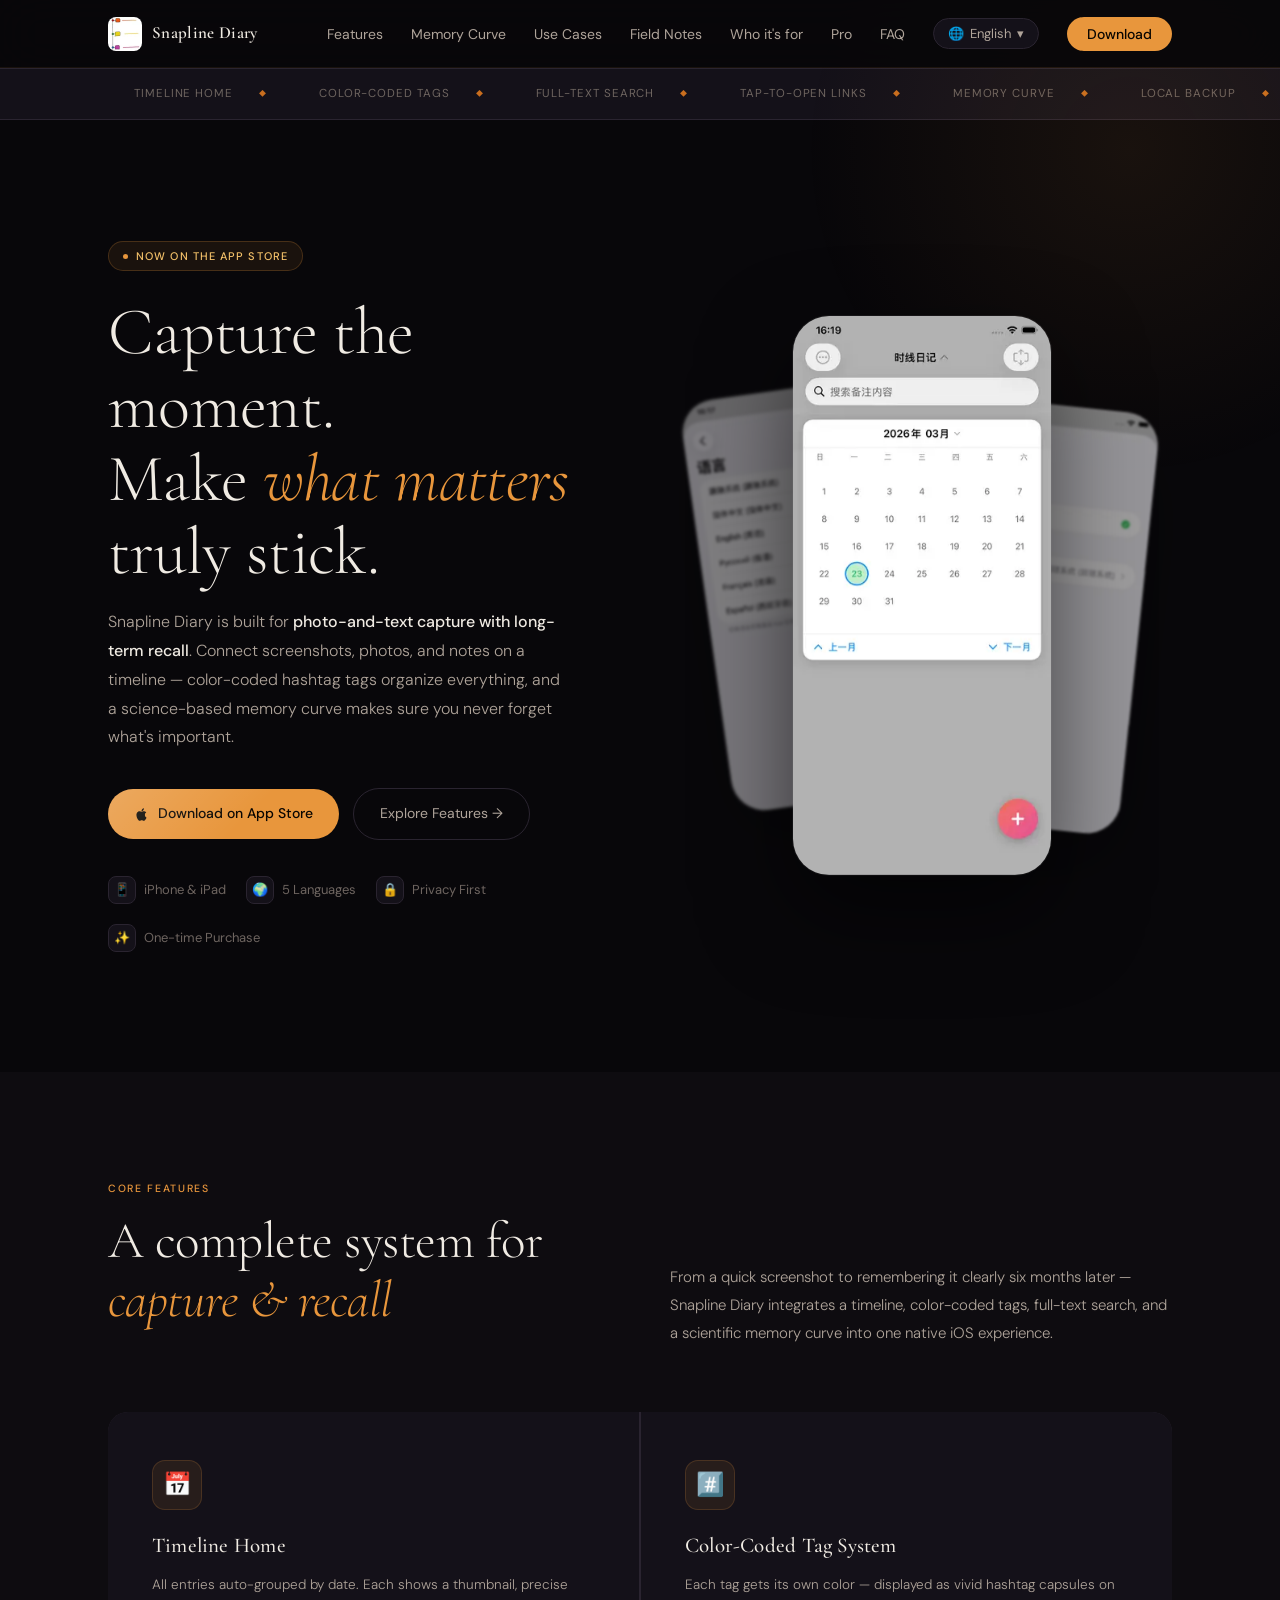
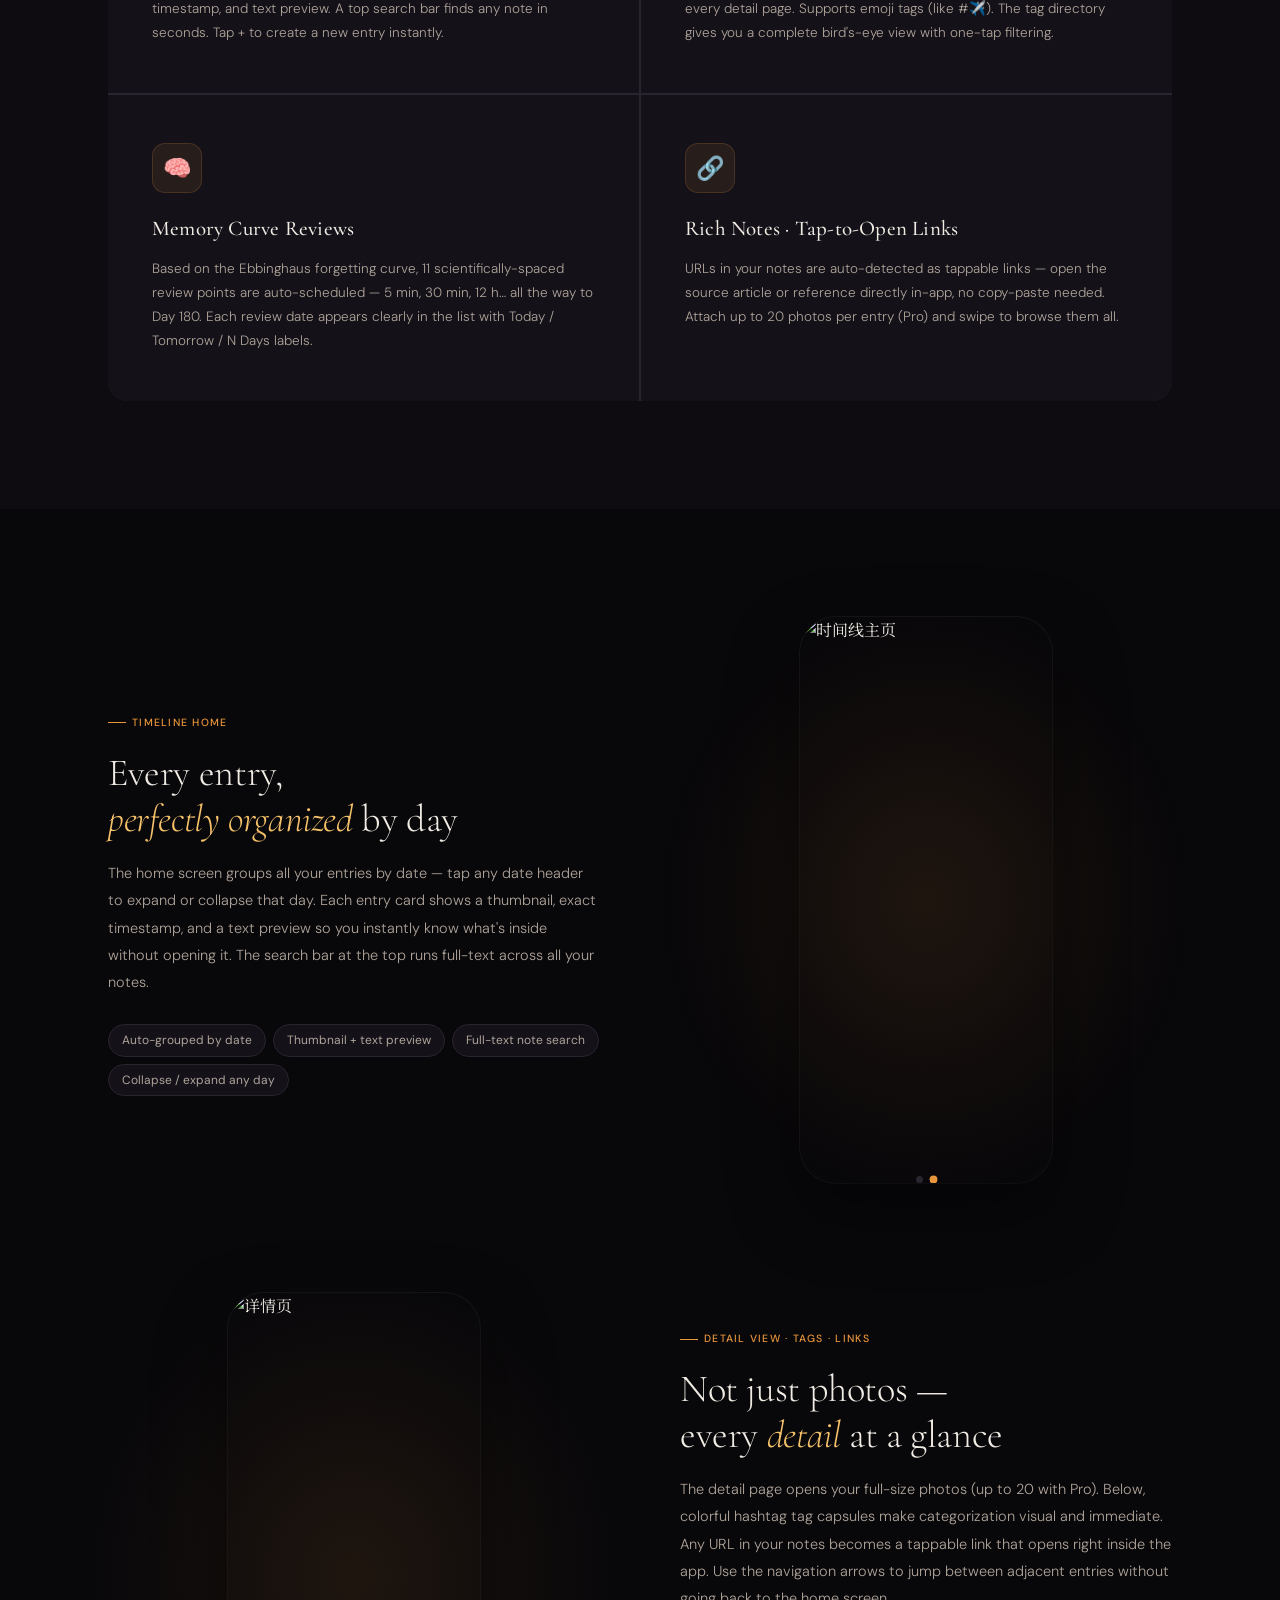
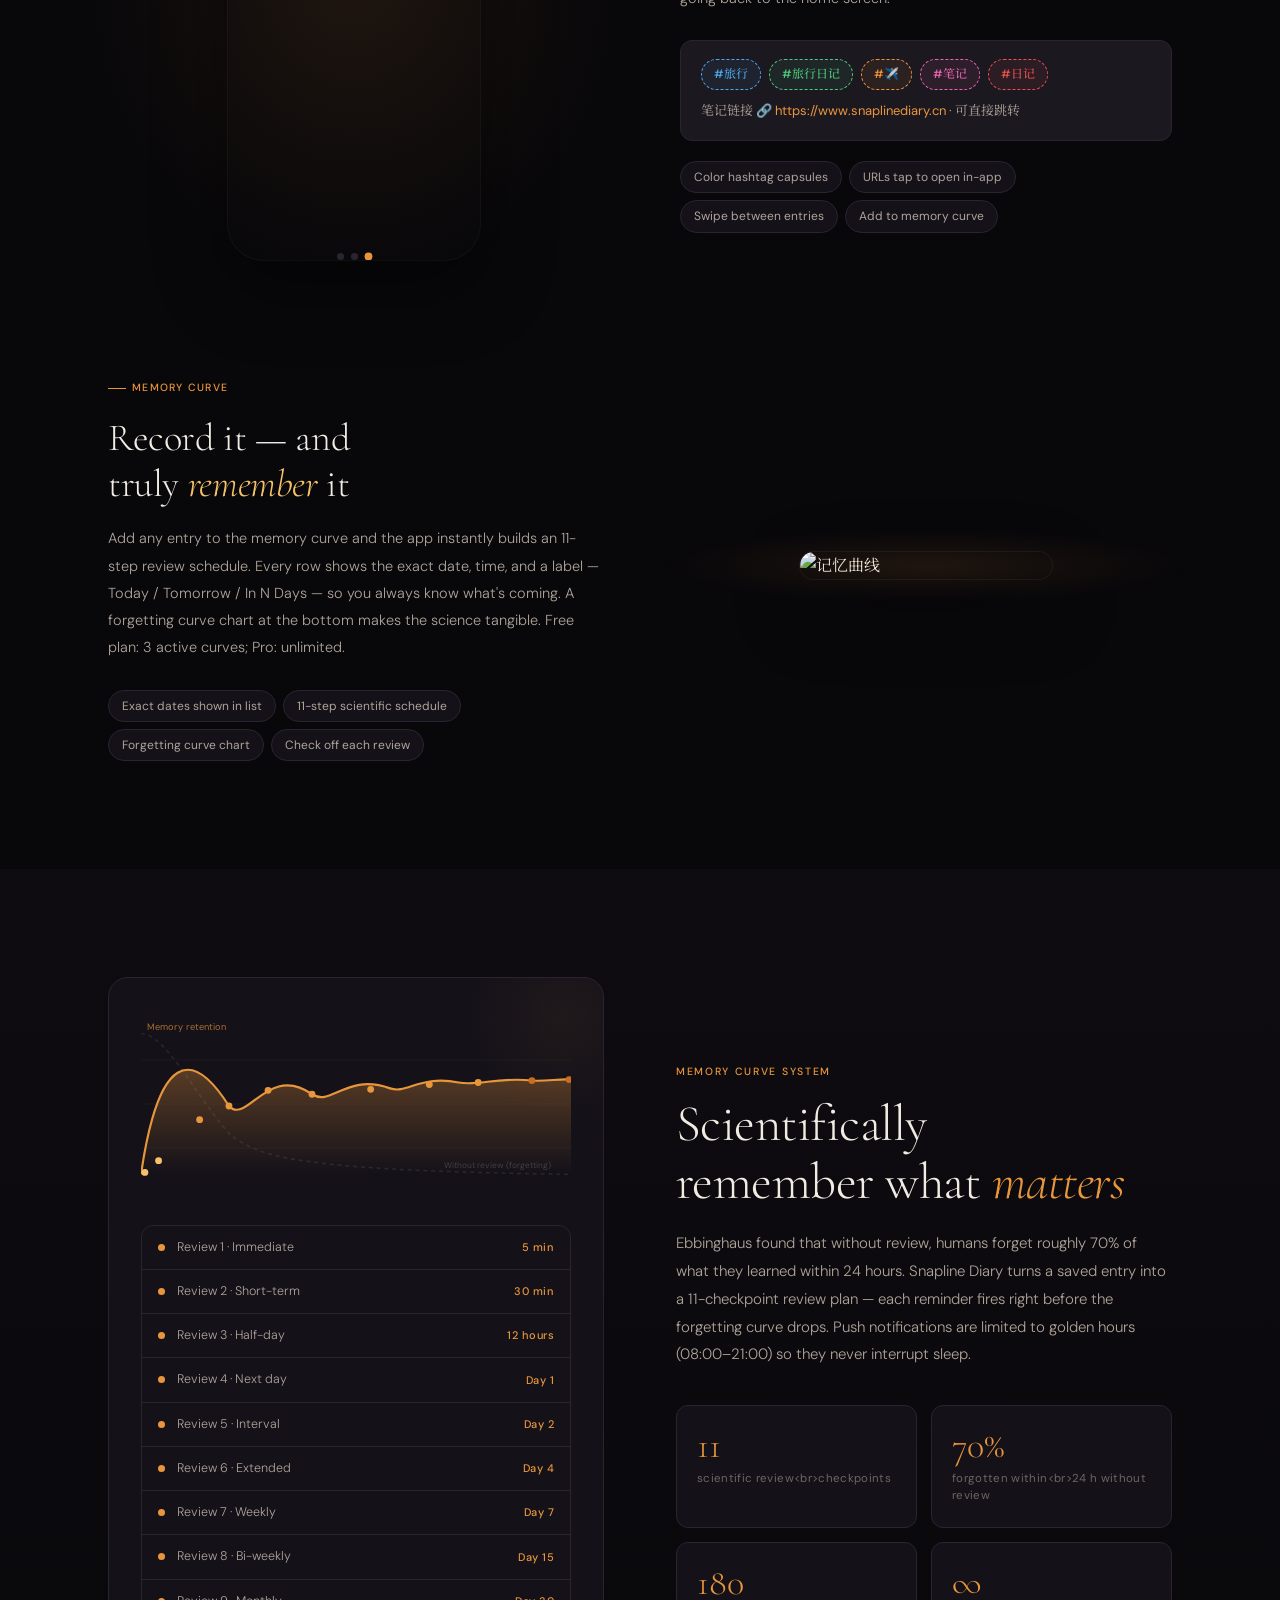
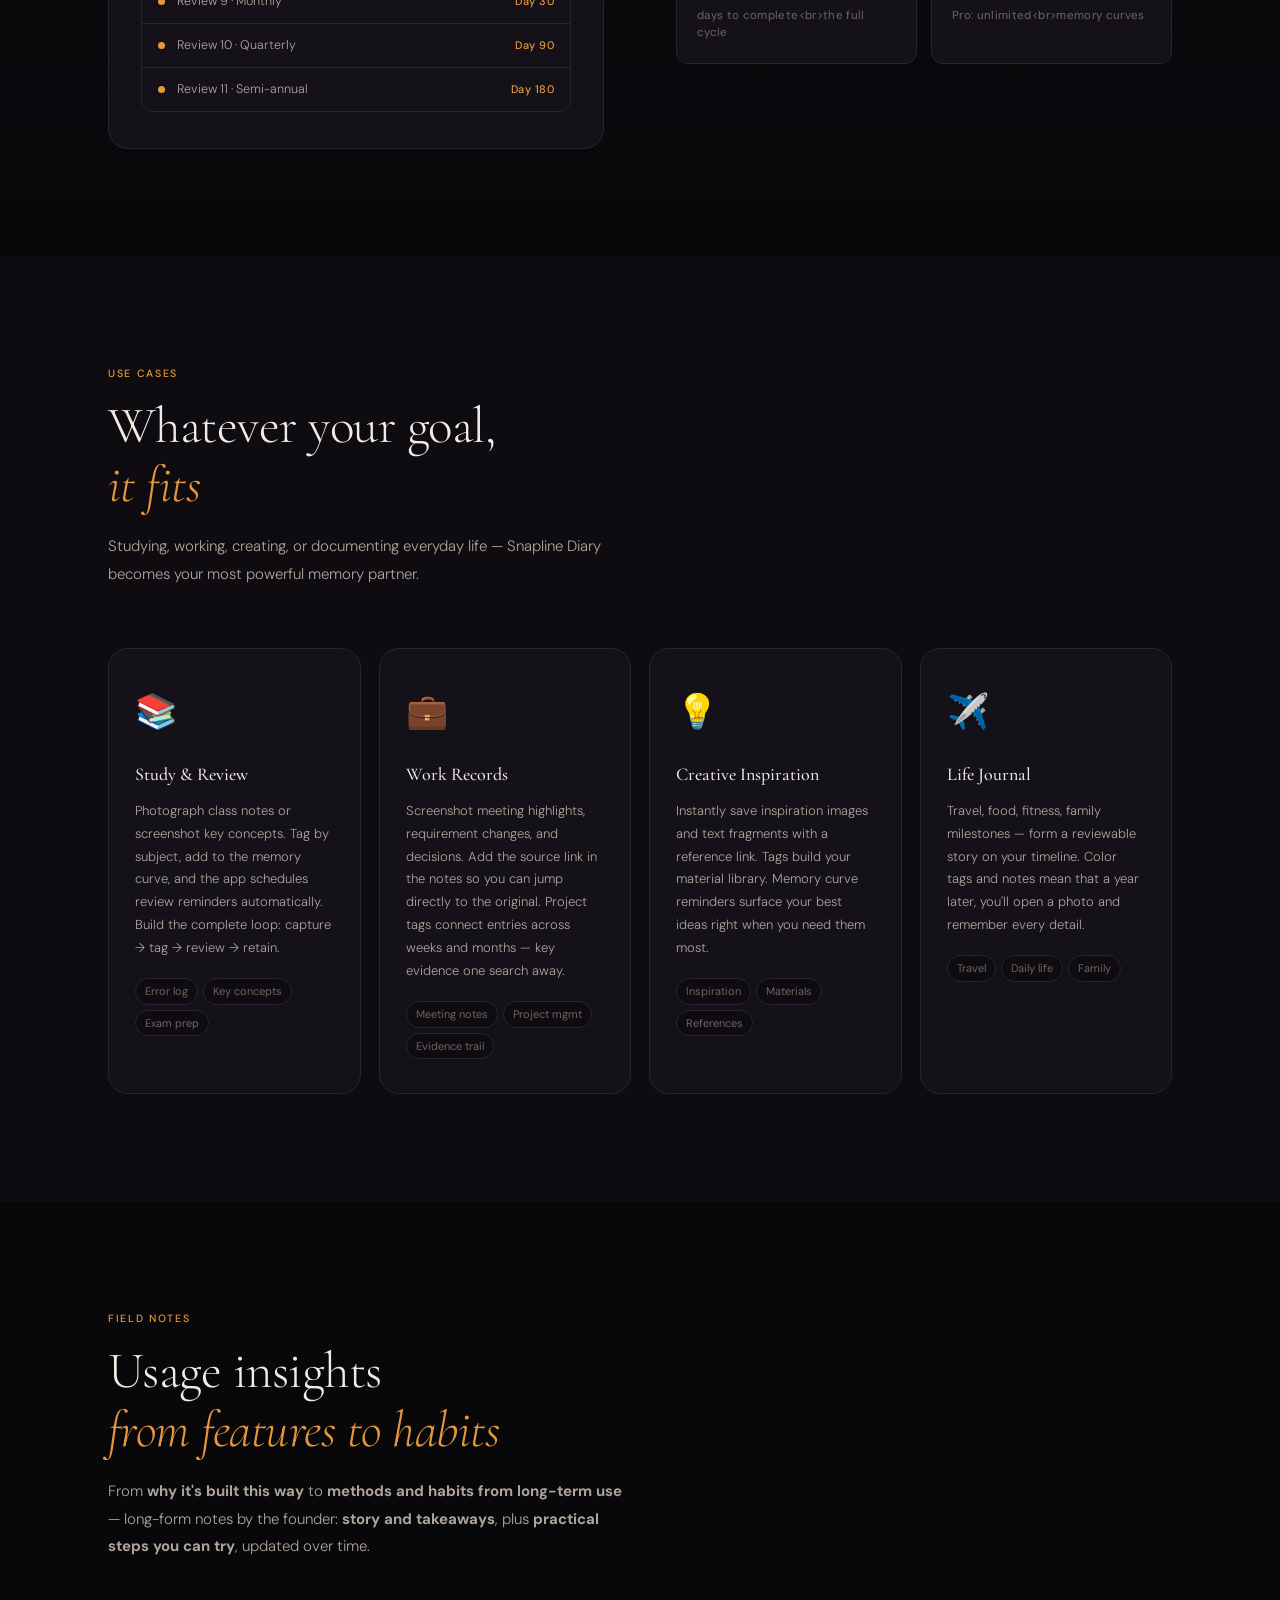
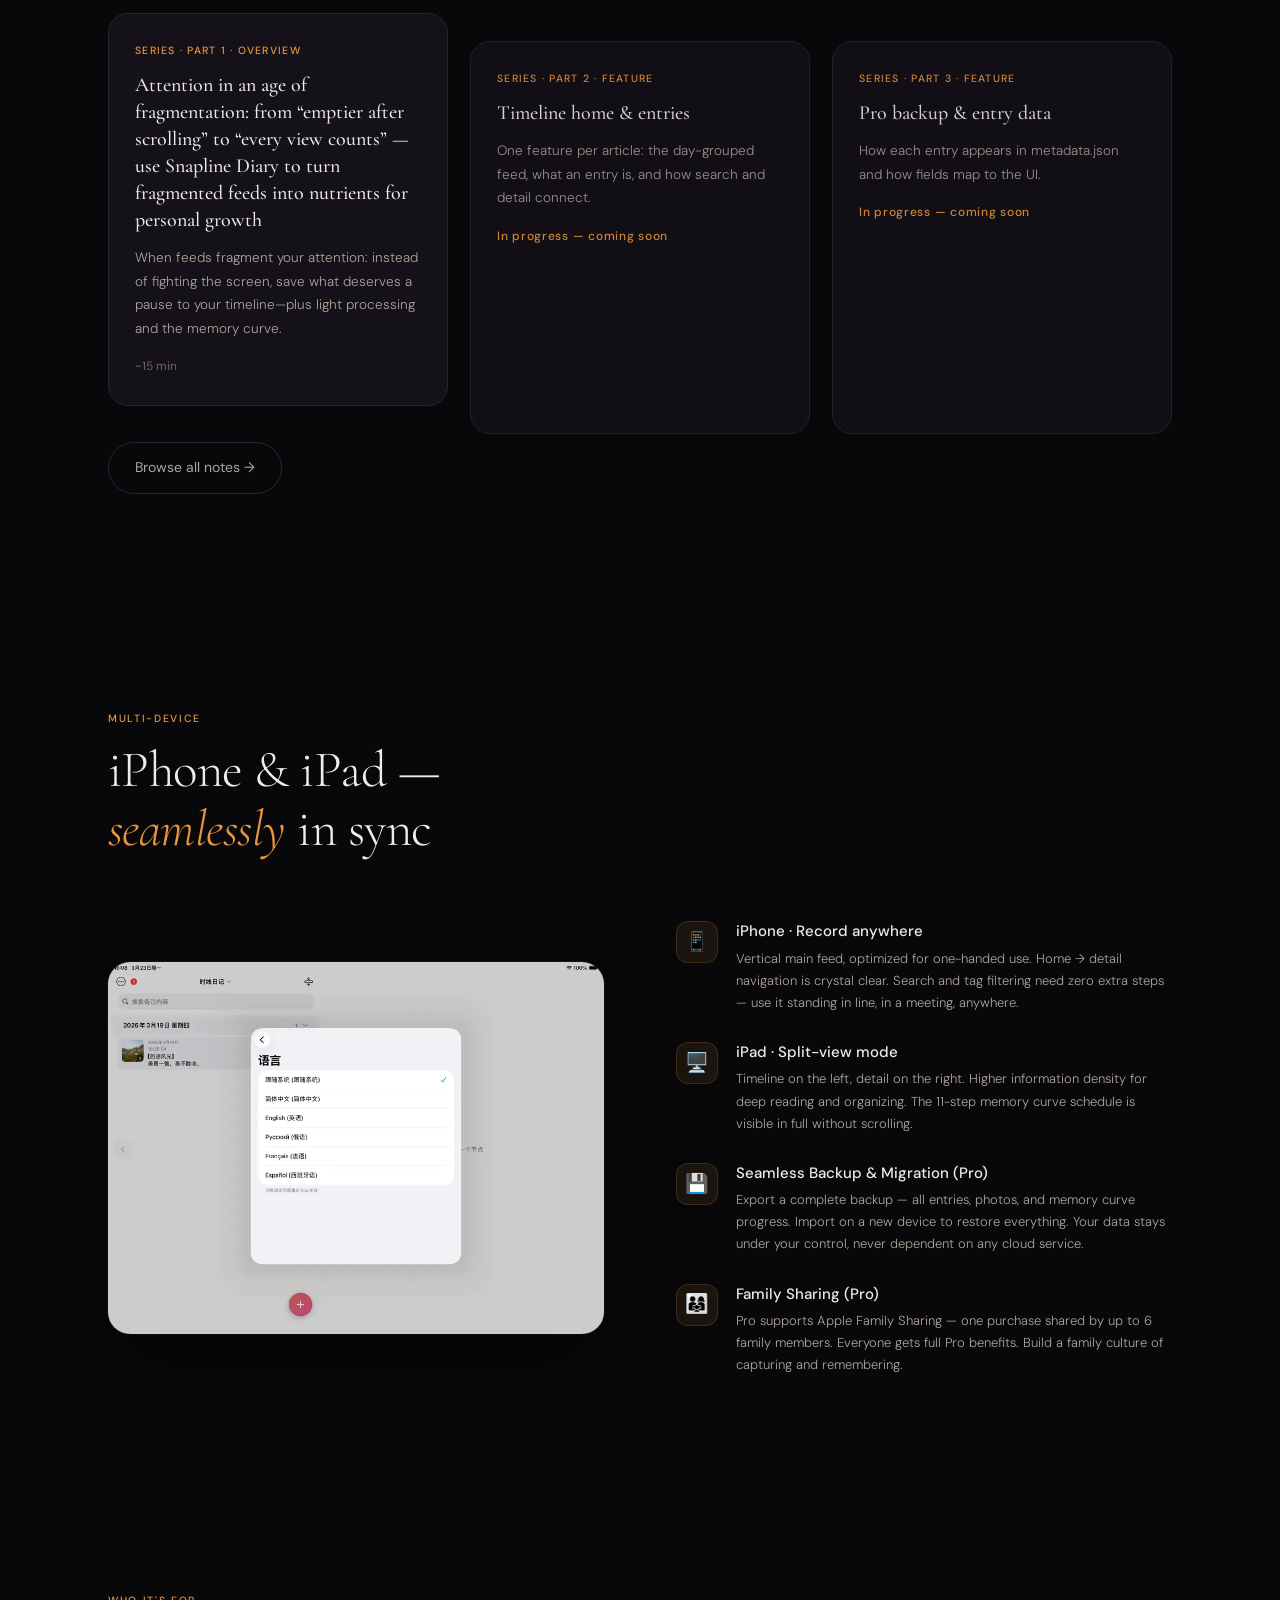
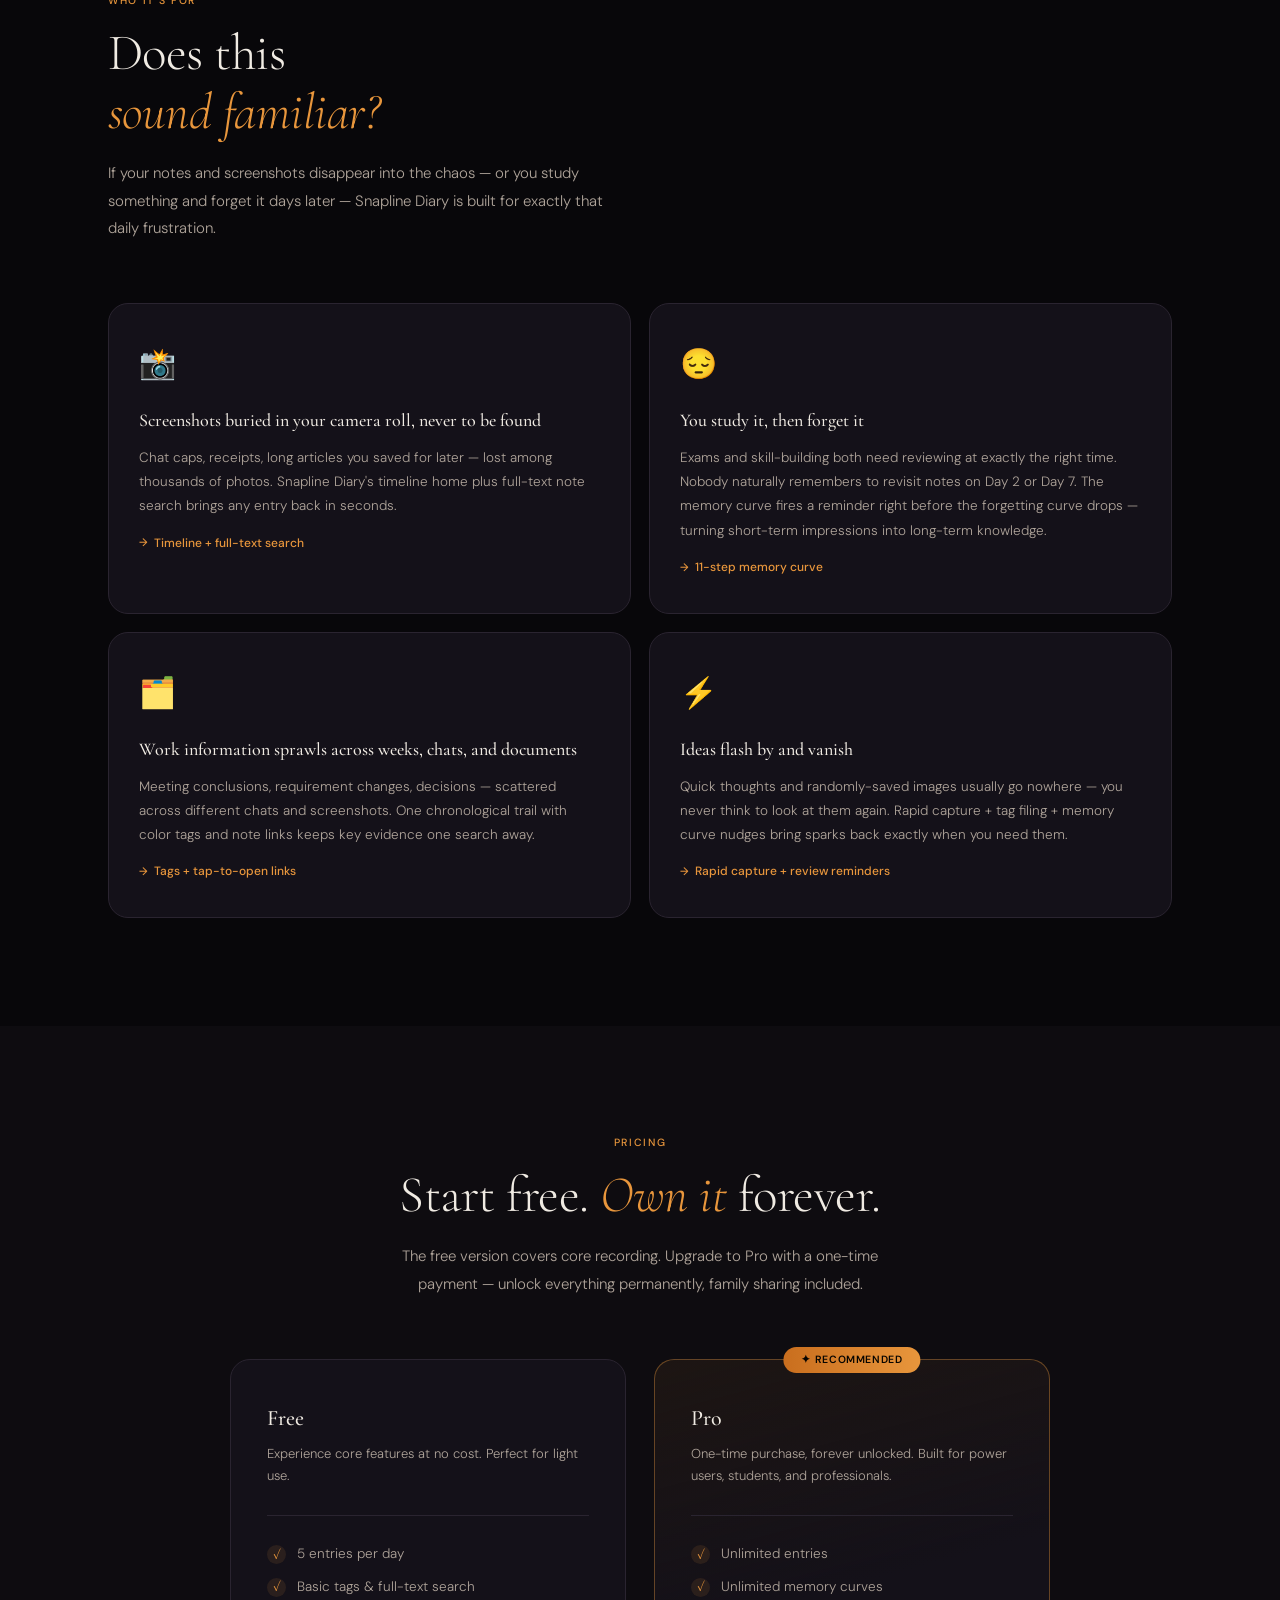
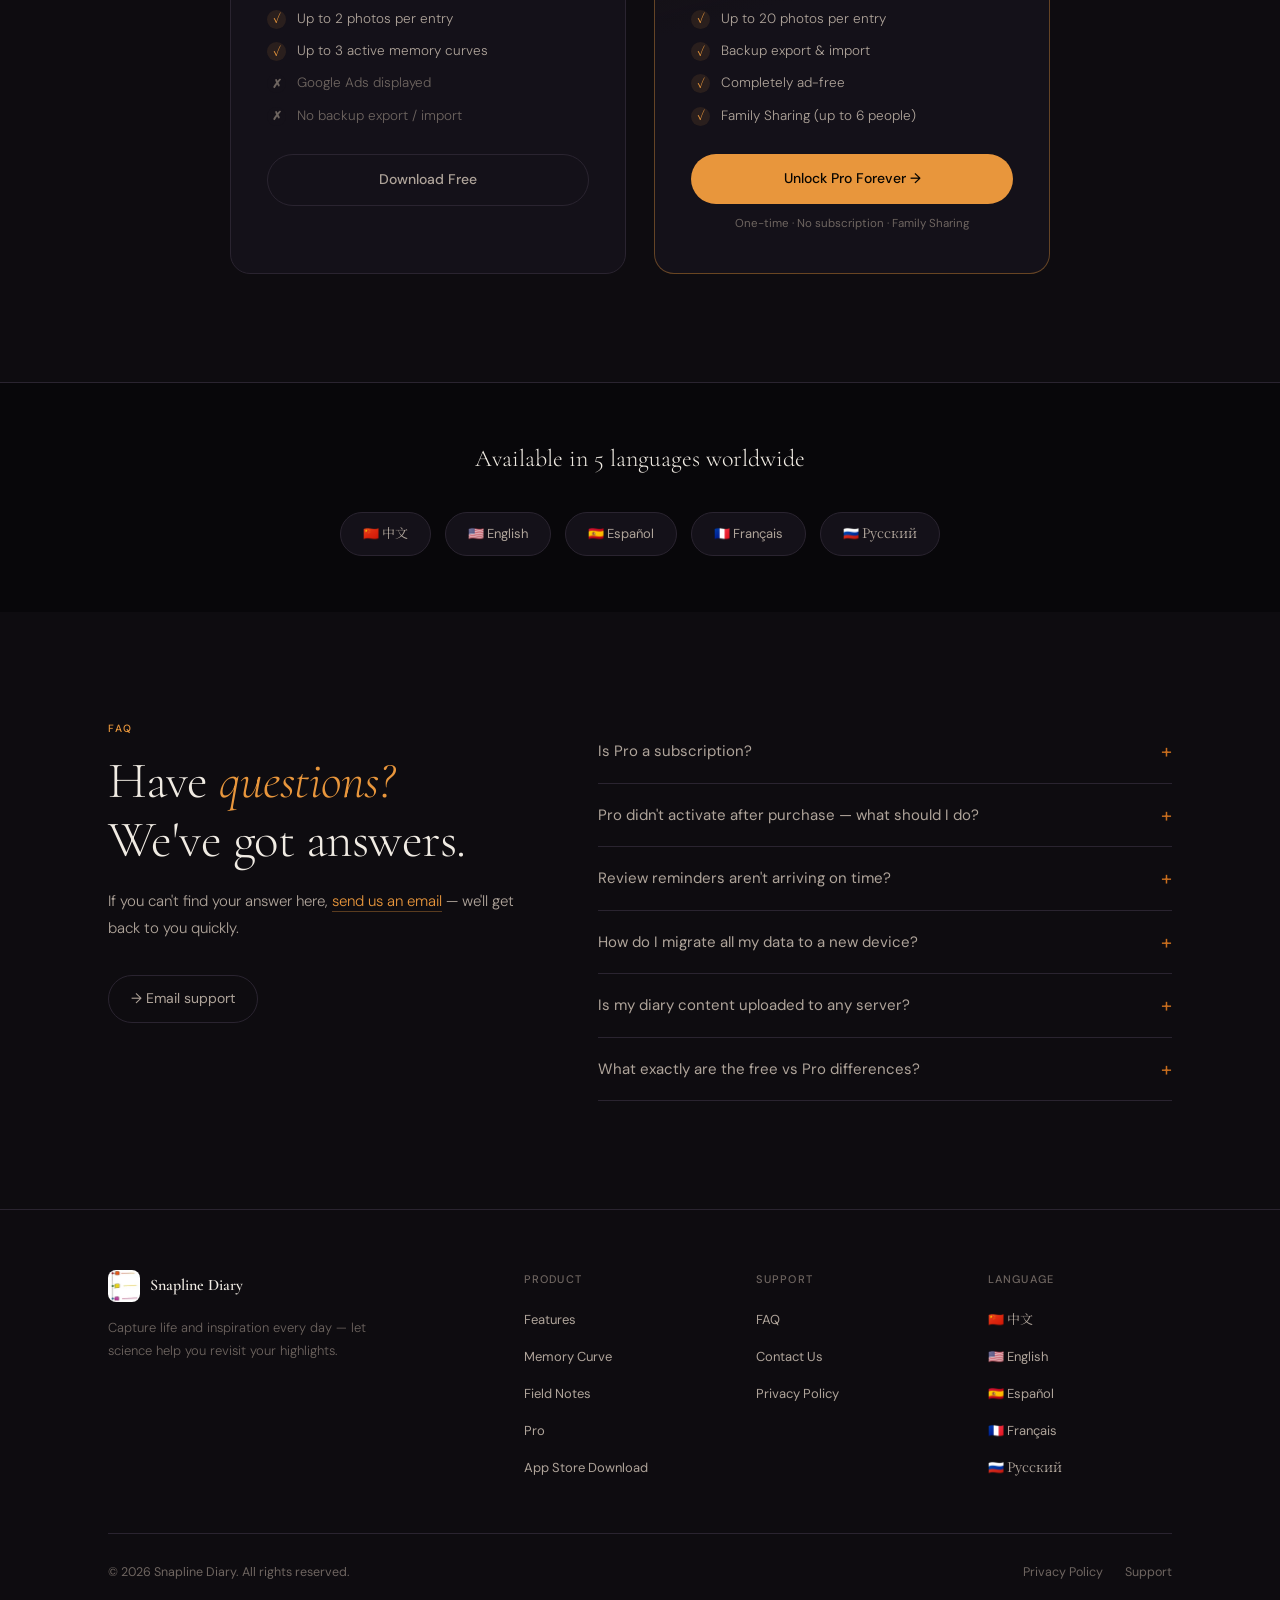
==== commit 9a5c2643: "建文章区+更新文章" ====
--- a/index.html
+++ b/index.html
@@ -39,10 +39,12 @@
 
 /* ── NAV ── */
 nav{position:fixed;top:0;left:0;right:0;z-index:200;height:68px;
-  background:rgba(8,7,10,.88);backdrop-filter:blur(24px);-webkit-backdrop-filter:blur(24px);
-  border-bottom:1px solid rgba(232,150,60,.08);transition:border-color .3s}
+  background:transparent;border-bottom:1px solid rgba(232,150,60,.08);transition:border-color .3s}
 nav.scrolled{border-bottom-color:rgba(232,150,60,.18)}
-.nav-inner{max-width:var(--max-w);margin:0 auto;padding:0 48px;height:100%;
+.nav-backdrop{position:absolute;inset:0;background:rgba(8,7,10,.88);
+  backdrop-filter:blur(24px);-webkit-backdrop-filter:blur(24px);
+  pointer-events:none;z-index:0}
+.nav-inner{position:relative;z-index:1;max-width:var(--max-w);margin:0 auto;padding:0 48px;height:100%;
   display:flex;align-items:center;justify-content:space-between}
 .nav-logo{display:flex;align-items:center;gap:10px;text-decoration:none;cursor:pointer}
 .nav-logo img{width:34px;height:34px;border-radius:8px;object-fit:cover}
@@ -55,6 +57,16 @@
 .nav-cta{background:var(--accent)!important;color:#080500!important;padding:8px 20px;
   border-radius:100px;font-weight:500!important;transition:opacity .2s!important}
 .nav-cta:hover{opacity:.82}
+body.app-soon .btn-p{background:var(--surface);color:var(--accent2);border:1px solid rgba(232,150,60,.32)}
+body.app-soon .btn-p::before{opacity:.4}
+body.app-soon .btn-p:hover{transform:none;box-shadow:0 8px 24px rgba(0,0,0,.25)}
+body.app-soon .nav-cta{background:var(--surface)!important;color:var(--accent2)!important;border:1px solid rgba(232,150,60,.32)!important}
+body.app-soon .nav-cta:hover{opacity:1}
+body.app-soon .plan-cta.s,body.app-soon .plan-cta.p{background:var(--surface);color:var(--accent2);border:1px solid rgba(232,150,60,.32)}
+body.app-soon .plan-cta.s:hover,body.app-soon .plan-cta.p:hover{transform:none;opacity:.95}
+.soon-toast{position:fixed;bottom:28px;left:50%;transform:translateX(-50%) translateY(120%);max-width:min(420px,calc(100% - 40px));padding:14px 22px;background:var(--card);border:1px solid var(--border);border-radius:var(--radius-sm);color:var(--text2);font-size:14px;line-height:1.55;text-align:center;z-index:500;box-shadow:0 12px 40px rgba(0,0,0,.45);transition:transform .38s cubic-bezier(.2,.8,.2,1),opacity .38s ease;opacity:0;pointer-events:none}
+.soon-toast.show{transform:translateX(-50%) translateY(0);opacity:1}
+@media(max-width:480px){.soon-toast{font-size:13px;padding:12px 18px;bottom:20px}}
 
 /* LANG SWITCHER */
 .lang-sw{position:relative}
@@ -188,6 +200,30 @@
 .ph-glow{position:absolute;inset:-24px;
   background:radial-gradient(ellipse at center,rgba(232,150,60,.1) 0%,transparent 70%);
   pointer-events:none;border-radius:50%}
+.ph-carousel{position:relative;touch-action:pan-y;-webkit-user-select:none;user-select:none}
+.ph-carousel-viewport--fade{position:relative;width:100%;border-radius:inherit;aspect-ratio:390/844;overflow:hidden}
+.ph-carousel-viewport--fade .ph-carousel-slide{
+  position:absolute;inset:0;opacity:0;z-index:1;
+  transition:opacity .7s ease;pointer-events:none}
+.ph-carousel-viewport--fade .ph-carousel-slide.is-active{opacity:1;z-index:2}
+.ph-carousel-viewport--fade .ph-carousel-slide img{width:100%;height:100%;object-fit:cover;display:block}
+.ph-carousel-dots{display:flex;justify-content:center;align-items:center;gap:7px;margin-top:14px}
+.ph-carousel-dot{width:7px;height:7px;border-radius:50%;background:var(--border);border:none;padding:0;cursor:pointer;transition:background .2s,transform .2s}
+.ph-carousel-dot:hover{background:var(--text3)}
+.ph-carousel-dot[aria-current="true"]{background:var(--accent);transform:scale(1.12)}
+
+/* TAG DEMO WIDGET */
+.tag-demo{background:var(--card);border:1px solid var(--border);border-radius:var(--radius-sm);padding:18px 20px;margin-bottom:20px}
+.tag-demo-row{display:flex;align-items:center;gap:8px;flex-wrap:wrap;margin-bottom:10px}
+.tag-demo-row:last-child{margin-bottom:0}
+.tag-chip{display:inline-flex;align-items:center;padding:4px 12px;border-radius:100px;font-size:12px;font-weight:500;border:1.5px dashed}
+.tag-chip.blue{color:#4CA8E8;border-color:#4CA8E8;background:rgba(76,168,232,.08)}
+.tag-chip.green{color:#4CC97A;border-color:#4CC97A;background:rgba(76,201,122,.08)}
+.tag-chip.orange{color:#F0923A;border-color:#F0923A;background:rgba(240,146,58,.08)}
+.tag-chip.pink{color:#E864B0;border-color:#E864B0;background:rgba(232,100,176,.08)}
+.tag-chip.red{color:#E85050;border-color:#E85050;background:rgba(232,80,80,.08)}
+.tag-demo-note{font-size:13px;color:var(--text2);line-height:1.7}
+.tag-demo-note a{color:var(--accent);text-decoration:none}
 
 /* MEMORY */
 .mem-bg{background:linear-gradient(180deg,var(--bg2) 0%,var(--bg) 100%)}
@@ -232,6 +268,32 @@
 .case-tags{margin-top:18px;display:flex;flex-wrap:wrap;gap:5px}
 .case-tag{font-size:11px;color:var(--text3);background:var(--bg2);
   border:1px solid var(--border);padding:3px 9px;border-radius:100px}
+
+/* NOTES PREVIEW */
+.notes-sec{background:var(--bg)}
+.notes-grid{display:grid;grid-template-columns:repeat(3,1fr);gap:22px;margin-top:52px;max-width:1100px}
+.note-prev-card{
+  display:block;background:var(--surface);border:1px solid var(--border);
+  border-radius:var(--radius);padding:28px 26px;text-decoration:none!important;color:inherit;
+  transition:all .28s ease;position:relative;overflow:hidden}
+.note-prev-card::before{content:'';position:absolute;top:0;left:0;width:100%;height:2px;
+  background:linear-gradient(90deg,transparent,var(--accent),transparent);opacity:0;transition:opacity .3s}
+.note-prev-card:hover::before{opacity:1}
+.note-prev-card:hover{border-color:rgba(232,150,60,.22);transform:translateY(-4px);
+  box-shadow:0 18px 48px rgba(0,0,0,.25)}
+.note-prev-series{font-size:10.5px;letter-spacing:.12em;text-transform:uppercase;color:var(--accent);font-weight:500;margin-bottom:12px}
+.note-prev-t{font-family:var(--font-serif);font-size:20px;font-weight:500;color:var(--text);line-height:1.35;margin-bottom:12px}
+.note-prev-sum{font-size:13.5px;color:var(--text2);line-height:1.75;font-weight:300;margin-bottom:16px}
+.note-prev-meta{font-size:12px;color:var(--text3)}
+.note-prev-meta:empty{display:none}
+.note-prev-soon{margin-top:14px;margin-bottom:0;font-size:12px;color:var(--accent);letter-spacing:.06em;font-weight:500}
+.note-prev-card.note-prev-card--soon{cursor:default;opacity:.88}
+.note-prev-card.note-prev-card--soon:hover{border-color:var(--border);transform:none;box-shadow:none}
+.note-prev-card.note-prev-card--soon:hover::before{opacity:0}
+.notes-foot{margin-top:36px}
+.notes-foot a.btn-s{display:inline-flex}
+@media(max-width:1000px){.notes-grid{grid-template-columns:repeat(2,1fr);max-width:920px}}
+@media(max-width:768px){.notes-grid{grid-template-columns:1fr;max-width:none}}
 
 /* PLATFORM */
 .plat-lay{display:grid;grid-template-columns:1fr 1fr;gap:72px;align-items:center;margin-top:60px}
@@ -279,6 +341,19 @@
 .plan-cta.s:hover{border-color:var(--accent3);color:var(--text)}
 .plan-hint{font-size:11.5px;color:var(--text3);text-align:center;margin-top:10px}
 
+/* AUDIENCE */
+.aud-bg{background:var(--bg)}
+.aud-grid{display:grid;grid-template-columns:repeat(2,1fr);gap:18px;margin-top:60px}
+.aud-c{background:var(--surface);border:1px solid var(--border);border-radius:var(--radius);
+  padding:34px 30px;position:relative;overflow:hidden;cursor:default;transition:all .3s}
+.aud-c:hover{border-color:rgba(232,150,60,.22);transform:translateY(-4px);box-shadow:0 18px 48px rgba(0,0,0,.28)}
+.aud-icon{font-size:30px;margin-bottom:16px;display:block}
+.aud-t{font-family:var(--font-serif);font-size:18px;font-weight:500;color:var(--text);margin-bottom:10px}
+.aud-d{font-size:13.5px;color:var(--text2);line-height:1.8;font-weight:300}
+.aud-resolve{display:inline-flex;align-items:center;gap:6px;margin-top:14px;font-size:12px;
+  color:var(--accent);font-weight:500}
+.aud-resolve::before{content:'→';font-size:11px}
+
 /* LANG BAR */
 .lang-bar{background:var(--bg);padding:56px 0;text-align:center;
   border-top:1px solid var(--border)}
@@ -287,118 +362,90 @@
 .lchips{display:flex;justify-content:center;gap:14px;flex-wrap:wrap}
 .lchip{display:flex;align-items:center;gap:9px;background:var(--surface);
   border:1px solid var(--border);padding:10px 22px;border-radius:100px;
-  font-size:13.5px;color:var(--text2);transition:all .2s;cursor:pointer}
-.lchip:hover,.lchip.active{border-color:var(--accent3);color:var(--text)}
-.lchip.active{border-color:var(--accent);color:var(--accent2)}
+  cursor:pointer;transition:all .2s;font-size:13px;color:var(--text2);text-decoration:none}
+.lchip:hover{border-color:var(--accent3);color:var(--text)}
 
 /* FAQ */
 .faq-bg{background:var(--bg2)}
-.faq-lay{display:grid;grid-template-columns:1fr 2fr;gap:72px;margin-top:60px}
-.faq-list{display:flex;flex-direction:column;gap:2px}
-.faq-item{background:var(--surface);border-radius:var(--radius-sm);
-  overflow:hidden;border:1px solid var(--border)}
-.faq-q{padding:18px 22px;display:flex;justify-content:space-between;align-items:center;
-  cursor:pointer;font-size:14.5px;color:var(--text);gap:14px;
-  transition:background .18s;user-select:none}
-.faq-q:hover{background:var(--card)}
-.faq-arr{color:var(--text3);transition:transform .28s;flex-shrink:0;font-size:17px;line-height:1}
+.faq-lay{display:grid;grid-template-columns:1fr 1.4fr;gap:80px;align-items:start}
+.faq-item{border-bottom:1px solid var(--border);overflow:hidden}
+.faq-q{display:flex;justify-content:space-between;align-items:center;
+  padding:20px 0;cursor:pointer;font-size:15px;color:var(--text2);
+  gap:20px;transition:color .2s;font-weight:400;line-height:1.5}
+.faq-q:hover{color:var(--text)}
+.faq-item.open .faq-q{color:var(--accent)}
+.faq-arr{font-size:20px;color:var(--accent3);transition:transform .3s;flex-shrink:0;line-height:1}
 .faq-item.open .faq-arr{transform:rotate(45deg);color:var(--accent)}
-.faq-a{max-height:0;overflow:hidden;transition:max-height .35s ease}
-.faq-item.open .faq-a{max-height:2000px}
-.faq-a-in{padding:14px 22px 18px;font-size:13.5px;color:var(--text2);
-  line-height:1.82;font-weight:300;border-top:1px solid var(--border)}
-.faq-link{display:inline-flex;align-items:center;gap:6px;margin-top:20px;
-  color:var(--accent);font-size:13.5px;text-decoration:none;transition:opacity .2s}
-.faq-link:hover{opacity:.75}
-
-/* PRIVACY OVERLAY */
-#priv-pg{display:none;position:fixed;inset:0;z-index:500;background:var(--bg);overflow-y:auto}
-#priv-pg.show{display:block}
-.priv-close{position:fixed;top:16px;
-  right:max(18px,calc((100vw - 780px)/2 - 28px));
-  background:rgba(20,17,25,.92);backdrop-filter:blur(10px);-webkit-backdrop-filter:blur(10px);
-  border:1px solid rgba(232,150,60,.28);color:var(--text);font-size:22px;
-  width:46px;height:46px;border-radius:50%;cursor:pointer;display:flex;
-  align-items:center;justify-content:center;transition:all .2s;z-index:600;
-  box-shadow:0 10px 24px rgba(0,0,0,.45)}
-.priv-close:hover{border-color:var(--accent);color:var(--accent2);transform:scale(1.04)}
-.priv-close:focus-visible{outline:2px solid var(--accent2);outline-offset:2px}
-.priv-inner{max-width:780px;margin:0 auto;padding:100px 48px 80px}
-.priv-inner h1{font-family:var(--font-serif);font-size:38px;font-weight:300;
-  color:var(--text);margin-bottom:8px}
-.priv-inner .upd{font-size:12px;color:var(--text3);margin-bottom:40px;letter-spacing:.04em}
-.priv-inner h2{font-family:var(--font-serif);font-size:20px;font-weight:500;
-  color:var(--text);margin:36px 0 12px;border-left:3px solid var(--accent);padding-left:14px}
-.priv-inner p,.priv-inner li{font-size:14.5px;color:var(--text2);line-height:1.85;
-  font-weight:300;margin-bottom:10px}
-.priv-inner ul{padding-left:20px;margin-bottom:10px}
-.priv-inner a{color:var(--accent);text-decoration:none}
-.priv-hl{background:rgba(232,150,60,.07);border:1px solid rgba(232,150,60,.18);
-  border-radius:var(--radius-sm);padding:18px 22px;margin:20px 0;
-  font-size:13.5px;color:var(--text2)}
+.faq-a{max-height:0;overflow:hidden;transition:max-height .38s cubic-bezier(.4,0,.2,1)}
+.faq-item.open .faq-a{max-height:500px}
+.faq-a-in{padding:0 0 20px;font-size:13.5px;color:var(--text3);line-height:1.85;font-weight:300}
+.faq-a-in a,.faq-lay .sec-d a{color:var(--accent);text-decoration:none;border-bottom:1px solid rgba(232,150,60,.35);transition:color .2s,border-color .2s}
+.faq-a-in a:hover,.faq-lay .sec-d a:hover{color:var(--accent2);border-bottom-color:var(--accent2)}
+.faq-contact{margin-top:32px}
+.faq-em{display:inline-flex;align-items:center;gap:8px;color:var(--text2);
+  font-size:14px;text-decoration:none;padding:11px 22px;border:1px solid var(--border);
+  border-radius:100px;transition:all .2s}
+.faq-em:hover{border-color:var(--accent3);color:var(--text)}
 
 /* FOOTER */
-footer{background:var(--bg);border-top:1px solid var(--border);padding:72px 0 0}
-.foot-grid{display:grid;grid-template-columns:2fr 1fr 1fr 1fr;gap:56px;margin-bottom:52px}
-.fb-logo{width:44px;height:44px;border-radius:11px;margin-bottom:14px;object-fit:cover}
-.fb-name{font-family:var(--font-serif);font-size:19px;font-weight:500;color:var(--text);margin-bottom:10px}
-.fb-desc{font-size:13px;color:var(--text3);line-height:1.75;font-weight:300;max-width:220px}
-.fc-title{font-size:10.5px;text-transform:uppercase;letter-spacing:.1em;
-  color:var(--text3);font-weight:500;margin-bottom:18px}
+footer{background:var(--bg2);border-top:1px solid var(--border);padding:60px 0 40px}
+.foot-grid{display:grid;grid-template-columns:2fr 1fr 1fr 1fr;gap:48px;margin-bottom:52px}
+.fb-logo{display:flex;align-items:center;gap:10px;margin-bottom:14px}
+.fb-logo img{width:32px;height:32px;border-radius:8px}
+.fb-name{font-family:var(--font-serif);font-size:16px;font-weight:600;color:var(--text)}
+.fb-desc{font-size:13px;color:var(--text3);line-height:1.8;font-weight:300;max-width:260px}
+.fc-title{font-size:11px;letter-spacing:.1em;text-transform:uppercase;
+  color:var(--text3);font-weight:500;margin-bottom:16px}
 .fc-links{list-style:none;display:flex;flex-direction:column;gap:10px}
-.fc-links a{color:var(--text2);text-decoration:none;font-size:13.5px;
-  font-weight:300;transition:color .2s;cursor:pointer}
+.fc-links a{color:var(--text2);text-decoration:none;font-size:13px;
+  transition:color .2s;cursor:pointer}
 .fc-links a:hover{color:var(--accent)}
 .foot-bot{display:flex;justify-content:space-between;align-items:center;
-  padding:24px 0;border-top:1px solid var(--border)}
+  padding-top:28px;border-top:1px solid var(--border);flex-wrap:wrap;gap:12px}
 .foot-copy{font-size:12.5px;color:var(--text3)}
-.foot-legal{display:flex;gap:18px}
-.foot-legal a{font-size:12px;color:var(--text3);text-decoration:none;
-  transition:color .2s;cursor:pointer}
-.foot-legal a:hover{color:var(--accent)}
-
-/* REVEAL — 文字淡化出现，图片浮现出现；上下滚动都可重复触发 */
-.reveal{opacity:1;transform:none;will-change:opacity,transform}
-.reveal.reveal-text-hidden{
-  opacity:0;
-  transform:translateY(14px);
-  transition:opacity .55s ease,transform .55s ease;
-}
-.reveal.reveal-image-hidden{
-  opacity:0;
-  transform:translateY(18px) scale(.97);
-  transition:opacity .72s ease,transform .72s cubic-bezier(.22,.61,.36,1);
-}
-.reveal.reveal-visible{opacity:1;transform:none}
-@media (prefers-reduced-motion:reduce){
-  .reveal.reveal-text-hidden,.reveal.reveal-image-hidden{opacity:1;transform:none;transition:none}
-}
-
-/* ── RESPONSIVE ── */
-@media(max-width:1024px){
-  .nav-inner{padding:0 24px}
-  .hero{grid-template-columns:1fr;text-align:center;padding:52px 0 32px;min-height:auto;gap:28px}
-  .hero-sub{margin:0 auto 36px;max-width:520px}
-  .hero-actions{justify-content:center}
-  .badges{justify-content:center}
-  .hero-vis{
-    display:flex;height:clamp(360px,42vw + 200px,500px);margin:8px auto 0;
-    max-width:100%;align-items:flex-start;padding-top:8px
-  }
-  .phone-stack{width:360px;height:520px;transform:none}
-  .feat-head{grid-template-columns:1fr;gap:16px}
-  .feat-grid{grid-template-columns:1fr}
-  .show-item{grid-template-columns:1fr;gap:36px;margin-bottom:80px}
-  .show-item.rev{direction:ltr}
-  .mem-lay{grid-template-columns:1fr;gap:48px}
-  .cases-grid{grid-template-columns:repeat(2,1fr)}
-  .plat-lay{grid-template-columns:1fr;gap:48px}
-  .pro-grid{grid-template-columns:1fr;max-width:440px}
-  .faq-lay{grid-template-columns:1fr;gap:40px}
-  .foot-grid{grid-template-columns:1fr 1fr;gap:36px}
-}
+.foot-legal{display:flex;gap:22px}
+.foot-legal a{font-size:12.5px;color:var(--text3);text-decoration:none;
+  cursor:pointer;transition:color .2s}
+.foot-legal a:hover{color:var(--text2)}
+
+/* PRIVACY PAGE */
+.priv-pg{position:fixed;inset:0;z-index:400;background:rgba(8,7,10,.92);
+  display:none;align-items:center;justify-content:center;
+  backdrop-filter:blur(18px);-webkit-backdrop-filter:blur(18px);
+  opacity:0;transition:opacity .42s ease}
+.priv-pg.show{opacity:1}
+.priv-box{background:var(--card);border:1px solid var(--border);border-radius:var(--radius);
+  width:min(740px,calc(100% - 40px));max-height:86vh;overflow-y:auto;
+  padding:52px 56px;position:relative;
+  box-shadow:0 40px 100px rgba(0,0,0,.7)}
+.priv-close{position:absolute;top:20px;right:24px;background:var(--surface);
+  border:1px solid var(--border);color:var(--text2);width:34px;height:34px;
+  border-radius:50%;display:flex;align-items:center;justify-content:center;
+  font-size:18px;cursor:pointer;transition:all .2s;line-height:1}
+.priv-close:hover{border-color:var(--accent3);color:var(--text)}
+#priv-body h1{font-family:var(--font-serif);font-size:32px;font-weight:300;
+  color:var(--text);margin-bottom:8px}
+#priv-body h2{font-family:var(--font-serif);font-size:20px;font-weight:400;
+  color:var(--text);margin:28px 0 10px}
+#priv-body p{font-size:13.5px;color:var(--text2);line-height:1.85;margin-bottom:14px;font-weight:300}
+#priv-body ul{padding-left:20px;margin-bottom:14px}
+#priv-body li{font-size:13.5px;color:var(--text2);line-height:1.85;margin-bottom:5px;font-weight:300}
+#priv-body a{color:var(--accent);text-decoration:none}
+#priv-body .upd{font-size:12px;color:var(--text3);margin-bottom:28px}
+.priv-hl{background:rgba(232,150,60,.07);border:1px solid rgba(232,150,60,.18);
+  border-radius:10px;padding:14px 18px;font-size:13px;color:var(--text2);
+  line-height:1.7;margin:18px 0}
+
+/* SCROLL REVEAL */
+.reveal-text-hidden{opacity:0;transform:translateY(28px);transition:opacity .58s ease,transform .58s ease}
+.reveal-image-hidden{opacity:0;transform:translateY(18px) scale(.98);transition:opacity .62s ease,transform .62s cubic-bezier(.22,.61,.36,1)}
+.reveal-visible{opacity:1!important;transform:none!important;filter:none!important}
+
+/* MOBILE NAV — 与 backup 一致：自顶栏下方淡入，圆角项、语言下拉按需展开 */
 @media(max-width:900px){
-  nav{overflow:visible;backdrop-filter:none;-webkit-backdrop-filter:none}
+  nav{overflow:visible}
+  .nav-backdrop{backdrop-filter:none;-webkit-backdrop-filter:none}
+  nav.menu-open .nav-backdrop{backdrop-filter:none;-webkit-backdrop-filter:none}
   .nav-toggle{
     display:flex;align-items:center;justify-content:center;
     width:44px;height:44px;flex-shrink:0;position:relative;z-index:260;
@@ -407,7 +454,7 @@
     cursor:pointer;transition:border-color .2s,color .2s
   }
   .nav-toggle:hover{border-color:var(--accent3);color:var(--accent2)}
-  .nav-inner{position:relative;gap:12px}
+  .nav-inner{gap:12px;padding:0 24px}
   .nav-links{
     position:fixed;top:68px;left:0;right:0;bottom:0;height:auto;min-height:0;z-index:250;
     flex-direction:column;align-items:stretch;justify-content:flex-start;
@@ -418,7 +465,6 @@
     transform:translateY(-12px);opacity:0;visibility:hidden;pointer-events:none;
     transition:opacity .28s ease,visibility .28s,transform .28s ease
   }
-  nav.menu-open{backdrop-filter:none;-webkit-backdrop-filter:none}
   nav.menu-open .nav-links{
     transform:translateY(0);opacity:1;visibility:visible;pointer-events:auto
   }
@@ -434,51 +480,65 @@
   .nav-links .lang-sw:focus-within .lang-dd,
   .nav-links .lang-sw:hover .lang-dd{display:block}
 }
-@media(max-width:768px){
-  .sec{padding:88px 0}
-  .hero-vis{height:clamp(320px,40vw + 170px,440px);overflow:visible}
-  .phone-stack{width:320px;height:460px;transform:none}
-  .ph-main{width:236px;top:10px}
-  .ph-l{width:174px;top:66px;left:2px;opacity:.42;filter:blur(1.8px)}
-  .ph-r{width:174px;top:74px;right:2px;opacity:.54;filter:blur(1px)}
-  .fc{padding:36px 28px}
-  .show-item{gap:28px;margin-bottom:64px}
-  .curve-box{padding:28px 22px}
-}
-@media(max-width:640px){
-  .sec{padding:72px 0}
-  .hero{padding:40px 0 28px}
-  .hero-vis{height:clamp(300px,54vw + 100px,390px);overflow:visible}
-  .phone-stack{width:292px;height:420px;transform:none}
-  .ph-main{width:212px;top:8px}
-  .ph-l{width:156px;top:62px;left:4px;opacity:.4;filter:blur(1.7px)}
-  .ph-r{width:156px;top:70px;right:4px;opacity:.52;filter:blur(.95px)}
+@media(max-width:900px){
+  .hero{grid-template-columns:1fr;gap:0;min-height:auto;padding:40px 0 56px}
+  .hero-vis{display:none}
+  .hero-title{font-size:clamp(36px,8vw,52px)}
+  .feat-head{grid-template-columns:1fr;gap:20px;margin-bottom:36px}
+  .feat-grid{grid-template-columns:1fr}
+  .show-item,.show-item.rev{grid-template-columns:1fr;gap:40px;direction:ltr}
+  .show-item.rev>*{direction:ltr}
+  .show-ph{order:-1}
+  .mem-lay{grid-template-columns:1fr}
+  .cases-grid{grid-template-columns:repeat(2,1fr)}
+  .plat-lay{grid-template-columns:1fr}
+  .pro-grid{grid-template-columns:1fr}
+  .faq-lay{grid-template-columns:1fr}
+  .foot-grid{grid-template-columns:1fr 1fr}
+  .aud-grid{grid-template-columns:1fr}
+  .stat-grid{grid-template-columns:1fr 1fr}
+}
+@media(max-width:480px){
   .cases-grid{grid-template-columns:1fr}
   .foot-grid{grid-template-columns:1fr}
-  .foot-bot{flex-direction:column;gap:14px;text-align:center}
-  .priv-inner{padding:80px 24px 60px}
-  .priv-close{right:14px;top:14px;width:42px;height:42px;font-size:20px}
-}
-@media(max-width:400px){
-  .hero-vis{height:clamp(280px,52vw + 95px,350px);overflow:visible}
-  .phone-stack{width:258px;height:380px;transform:none}
-  .ph-main{width:188px;top:10px}
-  .ph-l{width:136px;top:58px;left:2px;opacity:.38;filter:blur(1.6px)}
-  .ph-r{width:136px;top:66px;right:2px;opacity:.5;filter:blur(.9px)}
-  .hero-title{font-size:clamp(32px,9vw,44px)}
+  .lchips{flex-direction:column;align-items:center}
+  .foot-bot{flex-direction:column;text-align:center}
+  .foot-legal{justify-content:center}
+  .priv-box{padding:36px 28px}
 }
 </style>
+<!-- Google tag (gtag.js) - GA4 -->
+<script async src="https://www.googletagmanager.com/gtag/js?id=G-NXT22LMJ5F"></script>
+<script>
+  window.dataLayer = window.dataLayer || [];
+  function gtag(){dataLayer.push(arguments);}
+  gtag('js', new Date());
+  gtag('config', 'G-NXT22LMJ5F');
+</script>
+<!-- Baidu Analytics -->
+<script>
+var _hmt = _hmt || [];
+(function() {
+  var hm = document.createElement("script");
+  hm.src = "https://hm.baidu.com/hm.js?211eccc831448e9e7e691fee321f39ae";
+  var s = document.getElementsByTagName("script")[0];
+  s.parentNode.insertBefore(hm, s);
+})();
+</script>
 </head>
 <body>
 
-<!-- PRIVACY OVERLAY -->
-<div id="priv-pg">
-  <button class="priv-close" onclick="closePg()">✕</button>
-  <div class="priv-inner" id="priv-body"></div>
+<!-- PRIVACY MODAL -->
+<div class="priv-pg" id="priv-pg" role="dialog" aria-modal="true" aria-labelledby="priv-title-h" aria-hidden="true" onclick="if(event.target===this)closePg()">
+  <div class="priv-box">
+    <button class="priv-close" onclick="closePg()" aria-label="Close">✕</button>
+    <div id="priv-body"></div>
+  </div>
 </div>
 
 <!-- NAV -->
 <nav id="main-nav">
+  <div class="nav-backdrop" aria-hidden="true"></div>
   <div class="nav-inner">
     <a class="nav-logo" onclick="goTop()">
       <img src="images/sharp-webp/logo-68.webp" alt="Logo" width="34" height="34" loading="eager" decoding="sync" fetchpriority="high">
@@ -489,6 +549,8 @@
       <li><a onclick="goTo('features')" data-i18n="n_feat">功能</a></li>
       <li><a onclick="goTo('memory')" data-i18n="n_mem">记忆曲线</a></li>
       <li><a onclick="goTo('cases')" data-i18n="n_case">使用场景</a></li>
+      <li><a onclick="goTo('notes')" data-i18n="n_notes">用法手记</a></li>
+      <li><a onclick="goTo('audience')" data-i18n="n_aud">适用人群</a></li>
       <li><a onclick="goTo('pro')" data-i18n="n_pro">Pro 版本</a></li>
       <li><a onclick="goTo('faq')" data-i18n="n_faq">常见问题</a></li>
       <li>
@@ -521,8 +583,8 @@
     <div class="hero">
       <div class="hero-text">
         <div class="hero-eye" data-i18n="h_eye">现已在 App Store 上架</div>
-        <h1 class="hero-title" data-i18n-html="h_title">把生活记下来<br>让<em>记忆</em>真正<br>沉淀下去</h1>
-        <p class="hero-sub" data-i18n-html="h_sub">时线日记是一款专为<strong>高频记录、长期回看</strong>设计的图文日记应用。截图、照片、文字，按时间线自然串联，科学的记忆曲线帮你不再遗忘重要的一切。</p>
+        <h1 class="hero-title" data-i18n-html="h_title">记下此刻，<br>让<em>重要的事</em><br>真正留下来</h1>
+        <p class="hero-sub" data-i18n-html="h_sub">时线日记是一款专为<strong>图文记录与长期回顾</strong>设计的 iPhone / iPad 应用。截图、照片、文字，按时间线自然串联；彩色标签一触即达；科学记忆曲线让你在最关键的时刻再次回看。</p>
         <div class="hero-actions">
           <a class="btn-p" onclick="openDownload()" data-i18n-html="h_dl">
             <svg width="15" height="15" viewBox="0 0 24 24" fill="currentColor"><path d="M18.71 19.5c-.83 1.24-1.71 2.45-3.05 2.47-1.34.03-1.77-.79-3.29-.79-1.53 0-2 .77-3.27.82-1.31.05-2.3-1.32-3.14-2.53C4.25 17 2.94 12.45 4.7 9.39c.87-1.52 2.43-2.48 4.12-2.51 1.28-.02 2.5.87 3.29.87.78 0 2.26-1.07 3.8-.91.65.03 2.47.26 3.64 1.98-.09.06-2.17 1.28-2.15 3.81.03 3.02 2.65 4.03 2.68 4.04-.03.07-.42 1.44-1.38 2.83M13 3.5c.73-.83 1.94-1.46 2.94-1.5.13 1.17-.34 2.35-1.04 3.19-.69.85-1.83 1.51-2.95 1.42-.15-1.15.41-2.35 1.05-3.11z"/></svg>
@@ -556,28 +618,28 @@
         <span class="sec-eye" data-i18n="f_eye">核心功能</span>
         <h2 class="sec-h" data-i18n-html="f_h">一套完整的<br><em>记录与回看</em>体系</h2>
       </div>
-      <p class="sec-d reveal" data-i18n="f_d">从快速记录到长期强化，时线日记将截图、标签、搜索、记忆曲线整合在一个流畅体验中，让每一条记录都有意义。</p>
+      <p class="sec-d reveal" data-i18n="f_d">从瞬间截图到半年后仍记得清晰——时线日记将时间线、彩色标签、全文搜索与科学记忆曲线整合在一个原生 iOS 体验中。</p>
     </div>
     <div class="feat-grid">
       <div class="fc reveal">
         <div class="fc-icon">📅</div>
-        <h3 class="fc-t" data-i18n="f1t">时间线记录</h3>
-        <p class="fc-d" data-i18n="f1d">将截图、照片与文字按时间自然串联。每条节点支持多图、备注与标签，自动按日归档，随时回溯任意时刻。</p>
+        <h3 class="fc-t" data-i18n="f1t">时间线主页</h3>
+        <p class="fc-d" data-i18n="f1d">所有记录按日期自动分组，每条显示缩略图、时间戳与内容预览。一眼扫过整天，顶部搜索栏随时全文定位，轻触右下角「＋」即可新建节点。</p>
       </div>
       <div class="fc reveal" style="transition-delay:.07s">
-        <div class="fc-icon">🔍</div>
-        <h3 class="fc-t" data-i18n="f2t">标签与搜索</h3>
-        <p class="fc-d" data-i18n="f2d">自定义标签体系，配合关键词全文搜索。主题过滤与精准召回互为补充，让历史内容触手可及。</p>
+        <div class="fc-icon">#️⃣</div>
+        <h3 class="fc-t" data-i18n="f2t">彩色标签系统</h3>
+        <p class="fc-d" data-i18n="f2d">每个标签自动分配专属颜色，详情页以彩色胶囊直观呈现。支持表情符号标签（如 #✈️），标签列表一页总览全部主题，按标签过滤立即聚焦同类内容。</p>
       </div>
       <div class="fc reveal" style="transition-delay:.14s">
         <div class="fc-icon">🧠</div>
         <h3 class="fc-t" data-i18n="f3t">记忆曲线复习</h3>
-        <p class="fc-d" data-i18n="f3d">基于艾宾浩斯遗忘规律，11 个科学复习周期自动规划时间节点。智能提醒帮你在最关键的时刻回看，让重要信息真正留存于脑中。</p>
+        <p class="fc-d" data-i18n="f3d">基于艾宾浩斯遗忘规律，11 个科学复习节点自动排期——5分钟后、30分钟后、12小时后……直到第 180 天。每次复习时间精准显示在列表中，清晰可见今天/明天/后天到期。</p>
       </div>
       <div class="fc reveal" style="transition-delay:.21s">
-        <div class="fc-icon">💾</div>
-        <h3 class="fc-t" data-i18n="f4t">本地备份与恢复</h3>
-        <p class="fc-d" data-i18n="f4d">数据始终由你掌控。随时导出本地备份文件，换机或重装后一键恢复（Pro 功能）。不依赖云端，真正保护数据隐私。</p>
+        <div class="fc-icon">🔗</div>
+        <h3 class="fc-t" data-i18n="f4t">富文本备注 · 链接直跳</h3>
+        <p class="fc-d" data-i18n="f4d">备注中的网址可直接点击跳转，无需复制粘贴。截图配合链接，原始来源随时可查。支持粘贴剪贴板内容，附加图片最多 20 张（Pro），详情页左右滑动浏览全部图片。</p>
       </div>
     </div>
   </div>
@@ -586,61 +648,108 @@
 <!-- SHOWCASE -->
 <section class="sec" id="showcase">
   <div class="w">
+
+    <!-- SHOWCASE 1: Timeline Home -->
     <div class="show-item reveal">
       <div>
-        <span class="show-lbl" data-i18n="s1lbl">时间线记录</span>
-        <h2 class="show-h" data-i18n-html="s1h">生活流动的每一刻<br>都<em>有迹可循</em></h2>
-        <p class="show-b" data-i18n="s1b">一键新建节点，选择图片、输入备注，App 自动按日期整理。支持每节点最多 20 张图片（Pro），时间线将你的记录自然编织成可回看的人生档案。</p>
+        <span class="show-lbl" data-i18n="s1lbl">时间线主页</span>
+        <h2 class="show-h" data-i18n-html="s1h">每一天的记录<br>都<em>清晰可寻</em></h2>
+        <p class="show-b" data-i18n="s1b">主页按日期自动分组，点击日期可展开或折叠当天全部内容。每条节点显示缩略图、精确时间戳与文字预览，一眼判断内容，无需逐条打开。顶部搜索栏支持全文检索，任何备注关键词都能被即时召回。</p>
         <div class="pills">
-          <span class="pill" data-i18n="p1">多图支持（Pro最多20张）</span>
-          <span class="pill" data-i18n="p2">文字备注</span>
-          <span class="pill" data-i18n="p3">按日归档</span>
-          <span class="pill" data-i18n="p4">快速浏览</span>
+          <span class="pill" data-i18n="p1">按日分组归档</span>
+          <span class="pill" data-i18n="p2">缩略图快速预览</span>
+          <span class="pill" data-i18n="p3">全文搜索备注</span>
+          <span class="pill" data-i18n="p4">折叠/展开任意天</span>
         </div>
       </div>
       <div class="show-ph">
         <div class="ph-glow"></div>
-        <div class="ph-d"><img src="images/sharp-webp/iphone3-sm.webp" srcset="images/sharp-webp/iphone3-sm.webp 320w, images/sharp-webp/iphone3-lg.webp 621w" sizes="(max-width: 768px) 78vw, 252px" alt="Timeline" loading="lazy" decoding="async"></div>
+        <div class="ph-d ph-carousel" data-ph-carousel data-interval="3000" data-fade-min="480" data-fade-max="720">
+          <div class="ph-carousel-viewport ph-carousel-viewport--fade">
+              <div class="ph-carousel-slide is-active">
+                <img src="images/sharp-webp/iphone6-sm.webp" srcset="images/sharp-webp/iphone6-sm.webp 320w, images/sharp-webp/iphone6-lg.webp 621w" sizes="(max-width: 768px) 78vw, 252px" alt="时间线主页" loading="lazy" decoding="async">
+              </div>
+              <div class="ph-carousel-slide">
+                <img src="images/sharp-webp/iphone7-sm.webp" srcset="images/sharp-webp/iphone7-sm.webp 320w, images/sharp-webp/iphone7-lg.webp 621w" sizes="(max-width: 768px) 78vw, 252px" alt="时间线主页" loading="lazy" decoding="async">
+              </div>
+          </div>
+          <div class="ph-carousel-dots" role="tablist" aria-label="截图">
+            <button type="button" class="ph-carousel-dot" aria-label="1 / 2" aria-current="true"></button>
+            <button type="button" class="ph-carousel-dot" aria-label="2 / 2" aria-current="false"></button>
+          </div>
+        </div>
       </div>
     </div>
+
+    <!-- SHOWCASE 2: Detail View with tags & links -->
     <div class="show-item rev reveal" style="transition-delay:.1s">
       <div>
-        <span class="show-lbl" data-i18n="s2lbl">标签与搜索</span>
-        <h2 class="show-h" data-i18n-html="s2h">找到任何你<br>曾经记录的<em>一切</em></h2>
-        <p class="show-b" data-i18n="s2b">为节点添加标签，建立个人知识体系。关键词搜索横贯所有内容，无论过了多久，想找的东西永远只需几秒。标签目录一览无余，主题过滤让回溯更聚焦。</p>
+        <span class="show-lbl" data-i18n="s2lbl">详情页 · 彩色标签 · 链接直跳</span>
+        <h2 class="show-h" data-i18n-html="s2h">不只是看图<br>更能读懂<em>每个细节</em></h2>
+        <p class="show-b" data-i18n="s2b">每条节点的详情页展示全幅照片（最多 20 张，Pro），下方彩色 hashtag 标签胶囊一目了然。备注中的网址自动识别为可点击链接，轻触即在 App 内直接跳转——截图来源、参考文章，始终触手可及。左右翻页键在相邻节点间快速切换。</p>
+        <div class="tag-demo">
+          <div class="tag-demo-row">
+            <span class="tag-chip blue">#旅行</span>
+            <span class="tag-chip green">#旅行日记</span>
+            <span class="tag-chip orange">#✈️</span>
+            <span class="tag-chip pink">#笔记</span>
+            <span class="tag-chip red">#日记</span>
+          </div>
+          <div class="tag-demo-note">笔记链接 🔗 <a href="#">https://www.snaplinediary.cn</a> · 可直接跳转</div>
+        </div>
         <div class="pills">
-          <span class="pill" data-i18n="p5">自定义标签</span>
-          <span class="pill" data-i18n="p6">全文搜索</span>
-          <span class="pill" data-i18n="p7">标签目录</span>
-          <span class="pill" data-i18n="p8">主题过滤</span>
+          <span class="pill" data-i18n="p5">彩色 # 标签胶囊</span>
+          <span class="pill" data-i18n="p6">URL 一键直跳</span>
+          <span class="pill" data-i18n="p7">左右翻页浏览</span>
+          <span class="pill" data-i18n="p8">加入记忆曲线</span>
         </div>
       </div>
       <div class="show-ph">
         <div class="ph-glow"></div>
-        <div class="ph-d"><img src="images/sharp-webp/iphone4-sm.webp" srcset="images/sharp-webp/iphone4-sm.webp 320w, images/sharp-webp/iphone4-lg.webp 621w" sizes="(max-width: 768px) 78vw, 252px" alt="Search" loading="lazy" decoding="async"></div>
+        <div class="ph-d ph-carousel" data-ph-carousel data-interval="4000" data-fade-min="620" data-fade-max="920">
+          <div class="ph-carousel-viewport ph-carousel-viewport--fade">
+              <div class="ph-carousel-slide is-active">
+                <img src="images/sharp-webp/iphone8-sm.webp" srcset="images/sharp-webp/iphone8-sm.webp 320w, images/sharp-webp/iphone8-lg.webp 621w" sizes="(max-width: 768px) 78vw, 252px" alt="详情页" loading="lazy" decoding="async">
+              </div>
+              <div class="ph-carousel-slide">
+                <img src="images/sharp-webp/iphone9-sm.webp" srcset="images/sharp-webp/iphone9-sm.webp 320w, images/sharp-webp/iphone9-lg.webp 621w" sizes="(max-width: 768px) 78vw, 252px" alt="详情页" loading="lazy" decoding="async">
+              </div>
+              <div class="ph-carousel-slide">
+                <img src="images/sharp-webp/iphone10-sm.webp" srcset="images/sharp-webp/iphone10-sm.webp 320w, images/sharp-webp/iphone10-lg.webp 621w" sizes="(max-width: 768px) 78vw, 252px" alt="详情页" loading="lazy" decoding="async">
+              </div>
+          </div>
+          <div class="ph-carousel-dots" role="tablist" aria-label="截图">
+            <button type="button" class="ph-carousel-dot" aria-label="1 / 3" aria-current="true"></button>
+            <button type="button" class="ph-carousel-dot" aria-label="2 / 3" aria-current="false"></button>
+            <button type="button" class="ph-carousel-dot" aria-label="3 / 3" aria-current="false"></button>
+          </div>
+        </div>
       </div>
     </div>
+
+    <!-- SHOWCASE 3: Memory Curve -->
     <div class="show-item reveal" style="transition-delay:.2s">
       <div>
         <span class="show-lbl" data-i18n="s3lbl">记忆曲线</span>
         <h2 class="show-h" data-i18n-html="s3h">记录了，<br>也能真正<em>记住</em></h2>
-        <p class="show-b" data-i18n="s3b">将重要节点加入记忆曲线（免费版最多 3 项，Pro 无限），系统自动按 11 个艾宾浩斯周期安排复习——5分钟、30分钟、12小时、1天、2天……直到 6 个月，每次提醒都恰到好处。</p>
+        <p class="show-b" data-i18n="s3b">将任意节点加入记忆曲线后，系统立即生成包含 11 个节点的复习计划——每一行都列出具体日期、时间和「今天 / 明天 / N 天后」标注。页面底部还显示遗忘曲线走势图，让你直观感受科学间隔复习的效果。免费版最多 3 项，Pro 无限。</p>
         <div class="pills">
-          <span class="pill" data-i18n="p9">科学间隔</span>
-          <span class="pill" data-i18n="p10">智能提醒</span>
-          <span class="pill" data-i18n="p11">复习计划</span>
-          <span class="pill" data-i18n="p12">完成标记</span>
+          <span class="pill" data-i18n="p9">具体日期时间可见</span>
+          <span class="pill" data-i18n="p10">11 步科学排期</span>
+          <span class="pill" data-i18n="p11">遗忘曲线可视化</span>
+          <span class="pill" data-i18n="p12">复习打卡完成标记</span>
         </div>
       </div>
       <div class="show-ph">
         <div class="ph-glow"></div>
-        <div class="ph-d"><img src="images/sharp-webp/iphone5-sm.webp" srcset="images/sharp-webp/iphone5-sm.webp 320w, images/sharp-webp/iphone5-lg.webp 621w" sizes="(max-width: 768px) 78vw, 252px" alt="Memory Curve" loading="lazy" decoding="async"></div>
+        <div class="ph-d"><img src="images/sharp-webp/iphone12-sm.webp" srcset="images/sharp-webp/iphone12-sm.webp 320w, images/sharp-webp/iphone12-lg.webp 621w" sizes="(max-width: 768px) 78vw, 252px" alt="记忆曲线" loading="lazy" decoding="async"></div>
       </div>
     </div>
+
   </div>
 </section>
 
-<!-- MEMORY CURVE -->
+<!-- MEMORY CURVE DEEP DIVE -->
 <section class="sec mem-bg" id="memory">
   <div class="w">
     <div class="mem-lay">
@@ -679,12 +788,24 @@
       <div class="reveal" style="transition-delay:.15s">
         <span class="sec-eye" data-i18n="m_eye">记忆曲线系统</span>
         <h2 class="sec-h" data-i18n-html="m_h">科学记住<br>每一件<em>重要的事</em></h2>
-        <p class="sec-d" data-i18n="m_d">基于艾宾浩斯遗忘规律——人类在学习后第一天会遗忘约 70% 的内容。时线日记安排 11 个精确复习时间点，将短期记忆转化为长期资产。黄金时段（08:00–21:00）智能推送，不打扰休息时间。</p>
+        <p class="sec-d" data-i18n="m_d">艾宾浩斯研究表明：不复习的情况下，人在学习后 24 小时内会遗忘约 70% 的内容。时线日记将一条普通记录升级为 11 个科学间隔的复习计划，每次提醒都在遗忘发生的前一刻到达。推送时间限定在黄金时段（08:00–21:00），不打扰睡眠与专注时间。</p>
         <div class="stat-grid">
-          <div class="stat-c reveal" style="transition-delay:.2s"><div class="stat-n">11</div><div class="stat-l" data-i18n-html="st1">个科学复习<br>时间节点</div></div>
-          <div class="stat-c reveal" style="transition-delay:.25s"><div class="stat-n">70%</div><div class="stat-l" data-i18n-html="st2">未复习内容<br>24小时内遗忘</div></div>
-          <div class="stat-c reveal" style="transition-delay:.3s"><div class="stat-n">180</div><div class="stat-l" data-i18n-html="st3">天完整记忆<br>强化周期</div></div>
-          <div class="stat-c reveal" style="transition-delay:.35s"><div class="stat-n">∞</div><div class="stat-l" data-i18n-html="st4">Pro版无限<br>记忆曲线</div></div>
+          <div class="stat-c">
+            <div class="stat-n">11</div>
+            <div class="stat-l" data-i18n="st1">个科学复习<br>时间节点</div>
+          </div>
+          <div class="stat-c">
+            <div class="stat-n">70%</div>
+            <div class="stat-l" data-i18n="st2">未复习内容<br>24小时内遗忘</div>
+          </div>
+          <div class="stat-c">
+            <div class="stat-n">180</div>
+            <div class="stat-l" data-i18n="st3">天完整记忆<br>强化周期</div>
+          </div>
+          <div class="stat-c">
+            <div class="stat-n">∞</div>
+            <div class="stat-l" data-i18n="st4">Pro版无限<br>记忆曲线</div>
+          </div>
         </div>
       </div>
     </div>
@@ -694,16 +815,84 @@
 <!-- USE CASES -->
 <section class="sec cases-bg" id="cases">
   <div class="w">
-    <div style="text-align:center">
-      <span class="sec-eye" data-i18n="c_eye">使用场景</span>
-      <h2 class="sec-h" data-i18n-html="c_h">你的生活，<em>全都适用</em></h2>
-      <p class="sec-d" style="margin:0 auto" data-i18n="c_d">无论学习、工作、创作还是生活记录，时线日记都能成为你最得力的记忆伙伴。</p>
+    <span class="sec-eye" data-i18n="c_eye">使用场景</span>
+    <h2 class="sec-h" data-i18n-html="c_h">你的生活，<em>全都适用</em></h2>
+    <p class="sec-d" data-i18n="c_d">无论学习、工作、创作还是日常记录，时线日记都能成为你最得力的记忆伙伴。</p>
+    <div class="cases-grid">
+      <div class="case-c reveal">
+        <span class="case-em">📚</span>
+        <h3 class="case-t" data-i18n="c1t">学习复盘</h3>
+        <p class="case-d" data-i18n="c1d">拍下课堂板书或截图重要知识点，用标签按学科章节分类，加入记忆曲线自动安排复习提醒。形成「记录→标签→复习→记住」完整闭环，告别备考前的临时突击。</p>
+        <div class="case-tags">
+          <span class="case-tag" data-i18n="ct1">错题整理</span>
+          <span class="case-tag" data-i18n="ct2">知识点</span>
+          <span class="case-tag" data-i18n="ct3">备考计划</span>
+        </div>
+      </div>
+      <div class="case-c reveal" style="transition-delay:.08s">
+        <span class="case-em">💼</span>
+        <h3 class="case-t" data-i18n="c2t">工作留痕</h3>
+        <p class="case-d" data-i18n="c2d">截图会议重点、需求变更和决策过程，在备注中附上原始链接随时可跳转核实。项目标签让跨周跨月的工作节点串联可查，关键证据链一秒检索。</p>
+        <div class="case-tags">
+          <span class="case-tag" data-i18n="ct4">会议纪要</span>
+          <span class="case-tag" data-i18n="ct5">项目管理</span>
+          <span class="case-tag" data-i18n="ct6">留痕备查</span>
+        </div>
+      </div>
+      <div class="case-c reveal" style="transition-delay:.16s">
+        <span class="case-em">💡</span>
+        <h3 class="case-t" data-i18n="c3t">创作灵感</h3>
+        <p class="case-d" data-i18n="c3d">随手保存灵感截图与片段文字，配上参考链接，标签建立素材库。记忆曲线复习提醒让灵感在最合适的时机重新浮出，每一个稍纵即逝的想法都有机会成为作品。</p>
+        <div class="case-tags">
+          <span class="case-tag" data-i18n="ct7">灵感收集</span>
+          <span class="case-tag" data-i18n="ct8">素材积累</span>
+          <span class="case-tag" data-i18n="ct9">参考链接</span>
+        </div>
+      </div>
+      <div class="case-c reveal" style="transition-delay:.24s">
+        <span class="case-em">✈️</span>
+        <h3 class="case-t" data-i18n="c4t">生活纪实</h3>
+        <p class="case-d" data-i18n="c4d">旅行、美食、健身、亲子日常，在时间线中形成可回看的故事。每张照片配上彩色标签与文字注解，一年后翻回当天，细节清晰如昨。</p>
+        <div class="case-tags">
+          <span class="case-tag" data-i18n="ct10">旅行记录</span>
+          <span class="case-tag" data-i18n="ct11">日常生活</span>
+          <span class="case-tag" data-i18n="ct12">亲子成长</span>
+        </div>
+      </div>
     </div>
-    <div class="cases-grid">
-      <div class="case-c reveal"><span class="case-em">📚</span><h3 class="case-t" data-i18n="c1t">学习复盘</h3><p class="case-d" data-i18n="c1d">记录课堂笔记与题目截图，标签归类学科章节，加入记忆曲线按提醒复习，形成"记录—复习—巩固"完整闭环。告别遗忘，让知识真正属于你。</p><div class="case-tags"><span class="case-tag" data-i18n="ct1">错题整理</span><span class="case-tag" data-i18n="ct2">知识点</span><span class="case-tag" data-i18n="ct3">备考</span></div></div>
-      <div class="case-c reveal" style="transition-delay:.07s"><span class="case-em">💼</span><h3 class="case-t" data-i18n="c2t">工作留痕</h3><p class="case-d" data-i18n="c2d">会议重点、需求截图、决策节点集中记录，项目标签组织跨时间信息，搜索功能直达关键证据链。不再翻找聊天记录，一切留痕清晰可查。</p><div class="case-tags"><span class="case-tag" data-i18n="ct4">会议纪要</span><span class="case-tag" data-i18n="ct5">项目管理</span><span class="case-tag" data-i18n="ct6">留痕备查</span></div></div>
-      <div class="case-c reveal" style="transition-delay:.14s"><span class="case-em">✨</span><h3 class="case-t" data-i18n="c3t">创作灵感</h3><p class="case-d" data-i18n="c3d">即时保存灵感图与片段文字，标签建立素材库，复习提醒确保灵感不被遗忘。每一个稍纵即逝的想法，都有机会在未来被重新拾起、发光发热。</p><div class="case-tags"><span class="case-tag" data-i18n="ct7">灵感收集</span><span class="case-tag" data-i18n="ct8">素材积累</span><span class="case-tag" data-i18n="ct9">创作参考</span></div></div>
-      <div class="case-c reveal" style="transition-delay:.21s"><span class="case-em">🌸</span><h3 class="case-t" data-i18n="c4t">生活纪实</h3><p class="case-d" data-i18n="c4d">旅行、美食、健身、亲子日常，在时间线中形成可回看的故事。复习提醒让重要瞬间在时光流逝后依然清晰可感，人生高光时刻永不消散。</p><div class="case-tags"><span class="case-tag" data-i18n="ct10">旅行记录</span><span class="case-tag" data-i18n="ct11">日常生活</span><span class="case-tag" data-i18n="ct12">亲子成长</span></div></div>
+  </div>
+</section>
+
+<!-- NOTES -->
+<section class="sec notes-sec" id="notes">
+  <div class="w">
+    <span class="sec-eye" data-i18n="notes_eye">用法手记</span>
+    <h2 class="sec-h" data-i18n-html="notes_h">用法心得<br><em>从功能到习惯</em></h2>
+    <p class="sec-d" data-i18n-html="notes_d">从<strong>产品由来到设计取舍</strong>，到<strong>长期使用中的方法与习惯</strong>——由创始人以文章写清「为什么做成这样」和「平常怎么用好」：既有<strong>叙事与心得</strong>，也有<strong>可照做的方法与细节</strong>，并会持续更新。</p>
+    <div class="notes-grid">
+      <a class="note-prev-card reveal" href="articles/part-1-mindset.html">
+        <div class="note-prev-series" data-i18n="notes_n1_series">系列 · 其一 · 全概</div>
+        <div class="note-prev-t" data-i18n="notes_n1_t">碎片化时代的注意力管理，从「刷完更空」到「看一个算一个」：用时线日记，把碎片信息流变成个人成长的养分</div>
+        <p class="note-prev-sum" data-i18n="notes_n1_sum">信息超载、注意力被切碎的年代：不靠硬扛戒屏，把值得停一下的收成时间线上的记录；辅以轻量加工与记忆曲线。</p>
+        <div class="note-prev-meta" data-i18n="notes_n1_meta">约 15 分钟</div>
+      </a>
+      <div class="note-prev-card note-prev-card--soon reveal" style="transition-delay:.08s" aria-disabled="true">
+        <div class="note-prev-series" data-i18n="notes_n2_series">系列 · 其二 · 功能篇</div>
+        <div class="note-prev-t" data-i18n="notes_n2_t">时间线主页与节点</div>
+        <p class="note-prev-sum" data-i18n="notes_n2_sum">一篇一功能：主界面按日分组、节点是什么、与搜索和详情的挂钩。</p>
+        <div class="note-prev-meta" data-i18n="notes_n2_meta"></div>
+        <p class="note-prev-soon" data-i18n="notes_n2_soon">更新中，敬请期待</p>
+      </div>
+      <div class="note-prev-card note-prev-card--soon reveal" style="transition-delay:.16s" aria-disabled="true">
+        <div class="note-prev-series" data-i18n="notes_n3_series">系列 · 其三 · 功能篇</div>
+        <div class="note-prev-t" data-i18n="notes_n3_t">Pro 备份与节点数据</div>
+        <p class="note-prev-sum" data-i18n="notes_n3_sum">metadata.json 里一条记录有哪些字段，如何与界面对照。</p>
+        <div class="note-prev-meta" data-i18n="notes_n3_meta"></div>
+        <p class="note-prev-soon" data-i18n="notes_n3_soon">更新中，敬请期待</p>
+      </div>
+    </div>
+    <div class="notes-foot">
+      <a class="btn-s" href="articles/index.html" data-i18n="notes_more">查看全部手记 →</a>
     </div>
   </div>
 </section>
@@ -714,53 +903,114 @@
     <span class="sec-eye" data-i18n="pl_eye">多设备支持</span>
     <h2 class="sec-h" data-i18n-html="pl_h">iPhone 与 iPad<br><em>双端一致</em>体验</h2>
     <div class="plat-lay">
-      <div class="ipad-wrap reveal"><img src="images/sharp-webp/ipad1-sm.webp" srcset="images/sharp-webp/ipad1-sm.webp 480w, images/sharp-webp/ipad1-lg.webp 900w" sizes="(max-width: 1024px) 92vw, 560px" alt="iPad Screenshot" loading="lazy" decoding="async"></div>
-      <div class="plat-pts">
-        <div class="pt reveal" style="transition-delay:.08s"><div class="pt-ic">📱</div><div><div class="pt-t" data-i18n="pl1t">iPhone · 随时随地记录</div><div class="pt-d" data-i18n="pl1d">纵向主信息流，单手即可完成快速记录。搜索与详情跳转路径清晰，随时随地都能流畅使用。</div></div></div>
-        <div class="pt reveal" style="transition-delay:.16s"><div class="pt-ic">🖥️</div><div><div class="pt-t" data-i18n="pl2t">iPad · 分栏精读模式</div><div class="pt-d" data-i18n="pl2d">左侧时间线 + 右侧详情的分栏视图，信息密度更高，适合长时阅读与深度整理，回顾体验全面升级。</div></div></div>
-        <div class="pt reveal" style="transition-delay:.24s"><div class="pt-ic">🔄</div><div><div class="pt-t" data-i18n="pl3t">无缝备份迁移（Pro）</div><div class="pt-d" data-i18n="pl3d">一键导出备份，在新设备导入即可恢复全部数据。时间线与记忆曲线完整迁移，换机不丢一条记录。</div></div></div>
-        <div class="pt reveal" style="transition-delay:.32s"><div class="pt-ic">👨‍👩‍👧</div><div><div class="pt-t" data-i18n="pl4t">家庭共享（Pro）</div><div class="pt-d" data-i18n="pl4d">Pro 版支持 Apple 家庭共享，一次购买，最多 6 位家庭成员同享专业权益，记录习惯在家庭中延续传承。</div></div></div>
+      <div class="ipad-wrap reveal">
+        <img src="images/sharp-webp/ipad1-sm.webp" srcset="images/sharp-webp/ipad1-sm.webp 320w, images/sharp-webp/ipad1-lg.webp 900w" sizes="(max-width: 768px) 90vw, 50vw" alt="iPad Split View" loading="lazy" decoding="async">
+      </div>
+      <div class="plat-pts reveal" style="transition-delay:.15s">
+        <div class="pt">
+          <div class="pt-ic">📱</div>
+          <div>
+            <div class="pt-t" data-i18n="pl1t">iPhone · 随时随地记录</div>
+            <p class="pt-d" data-i18n="pl1d">纵向主信息流，单手即可完成快速创建。从主页到详情，层级清晰；搜索与标签筛选无需多余操作，路边、会议室、随时随地都能流畅使用。</p>
+          </div>
+        </div>
+        <div class="pt">
+          <div class="pt-ic">🖥️</div>
+          <div>
+            <div class="pt-t" data-i18n="pl2t">iPad · 分栏精读模式</div>
+            <p class="pt-d" data-i18n="pl2d">左侧时间线 + 右侧详情的分栏布局，信息密度更高，适合长时阅读与深度整理。记忆曲线的 11 步复习计划在大屏上一览无余。</p>
+          </div>
+        </div>
+        <div class="pt">
+          <div class="pt-ic">💾</div>
+          <div>
+            <div class="pt-t" data-i18n="pl3t">无缝备份迁移（Pro）</div>
+            <p class="pt-d" data-i18n="pl3d">一键导出本地备份包含全部节点、图片与记忆曲线进度；换机或重装后导入即可完整恢复。数据完全由你掌控，不依赖任何云端服务。</p>
+          </div>
+        </div>
+        <div class="pt">
+          <div class="pt-ic">👨‍👩‍👧</div>
+          <div>
+            <div class="pt-t" data-i18n="pl4t">家庭共享（Pro）</div>
+            <p class="pt-d" data-i18n="pl4d">Pro 版支持 Apple 家庭共享，一次购买最多 6 位家庭成员同时享有全部专业权益，记录习惯可以在家庭中一起延续。</p>
+          </div>
+        </div>
       </div>
     </div>
   </div>
 </section>
 
-<!-- PRO -->
+<!-- AUDIENCE -->
+<section class="sec aud-bg" id="audience">
+  <div class="w">
+    <span class="sec-eye" data-i18n="aud_eye">适合谁用</span>
+    <h2 class="sec-h" data-i18n-html="aud_h">这些烦恼，<br><em>是否像极了你？</em></h2>
+    <p class="sec-d" data-i18n="aud_d">如果你也受困于「记了一大堆，却再也找不到」「明明学过，过几天就忘」，时线日记正是为你而生的解法。</p>
+    <div class="aud-grid">
+      <div class="aud-c reveal">
+        <span class="aud-icon">📸</span>
+        <div class="aud-t" data-i18n="aud1t">截图与笔记沉入相册，永远找不到</div>
+        <p class="aud-d" data-i18n="aud1d">聊天截屏、小票、收藏的长文截图散落在相册深处，想用时翻半天翻不到，只能重新搜索。时线日记的时间线主页 + 全文备注搜索，让每一条截图都能被精准唤回。</p>
+        <span class="aud-resolve" data-i18n="aud1r">时间线 + 全文搜索解决</span>
+      </div>
+      <div class="aud-c reveal" style="transition-delay:.08s">
+        <span class="aud-icon">😔</span>
+        <div class="aud-t" data-i18n="aud2t">学了就忘，知识留不下来</div>
+        <p class="aud-d" data-i18n="aud2d">备考充电、技能提升都需要「在对的时间再看一眼」。但没有人会记得在第 2 天、第 7 天、第 30 天主动回去复习。记忆曲线帮你在最关键的遗忘节点前推送提醒，把短期印象拉成长期记忆。</p>
+        <span class="aud-resolve" data-i18n="aud2r">11 步记忆曲线解决</span>
+      </div>
+      <div class="aud-c reveal" style="transition-delay:.16s">
+        <span class="aud-icon">🗂️</span>
+        <div class="aud-t" data-i18n="aud3t">工作信息跨周、跨群、跨文档，一片散乱</div>
+        <p class="aud-d" data-i18n="aud3d">会议结论、需求变更、决策过程分散在不同聊天、文档和截图里。一条可追溯的时间线 + 彩色标签 + 备注链接，让关键证据链随手可查、一秒定位。</p>
+        <span class="aud-resolve" data-i18n="aud3r">标签 + 链接直跳解决</span>
+      </div>
+      <div class="aud-c reveal" style="transition-delay:.24s">
+        <span class="aud-icon">⚡</span>
+        <div class="aud-t" data-i18n="aud4t">灵感稍纵即逝，存了等于没存</div>
+        <p class="aud-d" data-i18n="aud4d">闪过脑子的想法、随手存的图，常常没有下文——因为你不会主动想起去看它。快速记录 + 标签归档 + 记忆曲线提醒，让灵感有机会在未来最需要它的时刻重新被点亮。</p>
+        <span class="aud-resolve" data-i18n="aud4r">快速记录 + 复习提醒解决</span>
+      </div>
+    </div>
+  </div>
+</section>
+
+<!-- PRO PRICING -->
 <section class="sec pro-bg" id="pro">
   <div class="w">
-    <div style="text-align:center">
+    <div style="text-align:center;max-width:560px;margin:0 auto">
       <span class="sec-eye" data-i18n="pr_eye">版本与定价</span>
       <h2 class="sec-h" data-i18n-html="pr_h">免费开始，<em>一次购买</em>永久解锁</h2>
       <p class="sec-d" style="margin:0 auto" data-i18n="pr_d">免费版即可体验核心记录功能。升级 Pro，一次性付费，永久拥有全部专业权益，支持家庭共享。</p>
     </div>
     <div class="pro-grid">
-      <div class="plan reveal">
+      <div class="plan">
         <div class="plan-name" data-i18n="fr_name">免费版</div>
-        <p class="plan-desc" data-i18n="fr_desc">适合体验核心功能，轻度使用无需付费。</p>
+        <p class="plan-desc" data-i18n="fr_desc">适合轻度使用，体验核心记录功能，无需付费。</p>
         <ul class="plan-feats">
-          <li><span class="ck">✓</span><span data-i18n="fr_f1">时间线记录（每日最多 5 条）</span></li>
-          <li><span class="ck">✓</span><span data-i18n="fr_f2">基础标签与搜索</span></li>
+          <li><span class="ck">✓</span><span data-i18n="fr_f1">每日最多 5 条节点</span></li>
+          <li><span class="ck">✓</span><span data-i18n="fr_f2">基础标签与全文搜索</span></li>
           <li><span class="ck">✓</span><span data-i18n="fr_f3">每节点最多 2 张图片</span></li>
           <li><span class="ck">✓</span><span data-i18n="fr_f4">最多 3 个活跃记忆曲线</span></li>
-          <li class="dim"><span class="ck">·</span><span data-i18n="fr_f5">含 Google 广告展示</span></li>
-          <li class="dim"><span class="ck">·</span><span data-i18n="fr_f6">不支持备份导出/导入</span></li>
+          <li class="dim"><span class="ck">✗</span><span data-i18n="fr_f5">主界面展示广告</span></li>
+          <li class="dim"><span class="ck">✗</span><span data-i18n="fr_f6">不支持备份导出 / 导入</span></li>
         </ul>
         <a class="plan-cta s" onclick="openDownload()" data-i18n="fr_btn">免费下载</a>
       </div>
-      <div class="plan feat reveal" style="transition-delay:.08s">
+      <div class="plan feat">
         <div class="plan-badge" data-i18n="pr_badge">✦ 推荐</div>
         <div class="plan-name">Pro</div>
-        <p class="plan-desc" data-i18n="pr_desc2">一次购买，永久解锁。适合高频使用、学习备考、工作留痕的专业用户。</p>
+        <p class="plan-desc" data-i18n="pr_desc2">一次买断，永久解锁。适合高频记录、学习备考、工作留痕的用户。</p>
         <ul class="plan-feats">
           <li><span class="ck">✓</span><span data-i18n="pr_f1">节点数量无限制</span></li>
           <li><span class="ck">✓</span><span data-i18n="pr_f2">记忆曲线活跃项无限制</span></li>
           <li><span class="ck">✓</span><span data-i18n="pr_f3">每节点最多 20 张图片</span></li>
-          <li><span class="ck">✓</span><span data-i18n="pr_f4">导出/导入本地备份</span></li>
+          <li><span class="ck">✓</span><span data-i18n="pr_f4">导出 / 导入本地备份</span></li>
           <li><span class="ck">✓</span><span data-i18n="pr_f5">完全去除广告</span></li>
-          <li><span class="ck">✓</span><span data-i18n="pr_f6">支持家庭共享（最多6人）</span></li>
+          <li><span class="ck">✓</span><span data-i18n="pr_f6">支持家庭共享（最多 6 人）</span></li>
         </ul>
         <a class="plan-cta p" onclick="openDownload()" data-i18n="pr_btn">永久解锁 Pro →</a>
-        <div class="plan-hint" data-i18n="pr_hint">一次购买 · 非订阅 · 支持家人共享</div>
+        <p class="plan-hint" data-i18n="pr_hint">一次购买 · 非订阅 · 支持家人共享</p>
       </div>
     </div>
   </div>
@@ -769,13 +1019,13 @@
 <!-- LANG BAR -->
 <div class="lang-bar">
   <div class="w">
-    <h3 class="lang-bar-t" data-i18n="lg_t">全球五大语言，本地化支持</h3>
+    <p class="lang-bar-t" data-i18n="lg_t">全球五大语言，本地化支持</p>
     <div class="lchips">
-      <div class="lchip active" onclick="setLang('zh')" data-lang="zh">🇨🇳 简体中文</div>
-      <div class="lchip" onclick="setLang('en')" data-lang="en">🇺🇸 English</div>
-      <div class="lchip" onclick="setLang('es')" data-lang="es">🇪🇸 Español</div>
-      <div class="lchip" onclick="setLang('fr')" data-lang="fr">🇫🇷 Français</div>
-      <div class="lchip" onclick="setLang('ru')" data-lang="ru">🇷🇺 Русский</div>
+      <a class="lchip" onclick="setLang('zh')">🇨🇳 中文</a>
+      <a class="lchip" onclick="setLang('en')">🇺🇸 English</a>
+      <a class="lchip" onclick="setLang('es')">🇪🇸 Español</a>
+      <a class="lchip" onclick="setLang('fr')">🇫🇷 Français</a>
+      <a class="lchip" onclick="setLang('ru')">🇷🇺 Русский</a>
     </div>
   </div>
 </div>
@@ -784,13 +1034,15 @@
 <section class="sec faq-bg" id="faq">
   <div class="w">
     <div class="faq-lay">
-      <div>
+      <div class="reveal">
         <span class="sec-eye" data-i18n="fq_eye">常见问题</span>
-        <h2 class="sec-h" style="font-size:clamp(26px,3vw,40px)" data-i18n-html="fq_h">遇到<em>疑惑</em>？<br>这里有答案</h2>
-        <p class="sec-d" style="font-size:13.5px;margin-top:14px" data-i18n="fq_d">如果没有找到你的问题，欢迎通过邮件联系我们，我们会尽快回复。</p>
-        <a class="faq-link" href="mailto:neonyanbb@gmail.com" data-i18n="fq_em">→ 发送邮件支持</a>
-      </div>
-      <div class="faq-list" id="faq-list"></div>
+        <h2 class="sec-h" data-i18n-html="fq_h">遇到<em>疑惑</em>？<br>这里有答案</h2>
+        <p class="sec-d" data-i18n-html="fq_d">如果没有找到你的问题，欢迎<a href="mailto:neonyanbb@foxmail.com">联系我们</a>，我们会尽快回复。</p>
+        <div class="faq-contact">
+          <a class="faq-em" href="mailto:neonyanbb@foxmail.com" data-i18n="fq_em">→ 发送邮件支持</a>
+        </div>
+      </div>
+      <div id="faq-list" class="reveal" style="transition-delay:.1s"></div>
     </div>
   </div>
 </section>
@@ -800,15 +1052,18 @@
   <div class="w">
     <div class="foot-grid">
       <div>
-        <img class="fb-logo" src="images/sharp-webp/logo-68.webp" alt="Logo" loading="lazy" decoding="async">
-        <div class="fb-name" data-i18n="appName">时线日记</div>
-        <p class="fb-desc" data-i18n="ft_desc">把每天生活与灵感记下来，用科学提醒回看你的高光时刻。</p>
+        <div class="fb-logo">
+          <img src="images/sharp-webp/logo-68.webp" alt="Logo" width="32" height="32">
+          <div class="fb-name" data-i18n="appName">时线日记</div>
+        </div>
+        <p class="fb-desc" data-i18n="ft_desc">把每天的生活与灵感记录下来，用科学提醒回看你的高光时刻。</p>
       </div>
       <div>
         <div class="fc-title" data-i18n="ft_prod">产品</div>
         <ul class="fc-links">
           <li><a onclick="goTo('features')" data-i18n="ft_feat">功能介绍</a></li>
           <li><a onclick="goTo('memory')" data-i18n="ft_mem">记忆曲线</a></li>
+          <li><a href="articles/index.html" data-i18n="ft_notes">用法手记</a></li>
           <li><a onclick="goTo('pro')" data-i18n="ft_pro">Pro 版本</a></li>
           <li><a onclick="openDownload()" data-i18n="ft_dl">App Store 下载</a></li>
         </ul>
@@ -817,7 +1072,7 @@
         <div class="fc-title" data-i18n="ft_sup">支持</div>
         <ul class="fc-links">
           <li><a onclick="goTo('faq')" data-i18n="ft_faq">常见问题</a></li>
-          <li><a href="mailto:neonyanbb@gmail.com" data-i18n="ft_contact">联系我们</a></li>
+          <li><a href="mailto:neonyanbb@foxmail.com" data-i18n="ft_contact">联系我们</a></li>
           <li><a onclick="showPrivacy()" data-i18n="ft_priv">隐私政策</a></li>
         </ul>
       </div>
@@ -836,13 +1091,21 @@
       <span class="foot-copy" data-i18n="ft_copy">© 2026 时线日记 (Snapline Diary). All rights reserved.</span>
       <div class="foot-legal">
         <a onclick="showPrivacy()" data-i18n="ft_priv2">隐私政策</a>
-        <a href="mailto:neonyanbb@gmail.com" data-i18n="ft_sup2">技术支持</a>
+        <a href="mailto:neonyanbb@foxmail.com" data-i18n="ft_sup2">技术支持</a>
       </div>
     </div>
   </div>
 </footer>
 
+<div id="soon-toast" class="soon-toast" role="status" aria-live="polite"></div>
+
 <script>
+// ─────────────────────────────────────────
+//  App Store 开关
+// ─────────────────────────────────────────
+const APP_STORE_LIVE = true;
+const APP_STORE_URL = "https://apps.apple.com/app/%E6%97%B6%E7%BA%BF%E6%97%A5%E8%AE%B0/id6760802186";
+
 // ─────────────────────────────────────────
 //  i18n DATA
 // ─────────────────────────────────────────
@@ -916,38 +1179,44 @@
 
 const FAQS = {
   zh:[
-    {q:"Pro 是订阅制吗？",a:"不是。Pro 是一次性买断，永久有效，非订阅制。购买后无需续费，所有权益终身享有，支持家庭共享（最多 6 人）。"},
-    {q:"购买 Pro 后没有生效怎么办？",a:"请先重启应用，然后在设置页面点击「恢复购买」。确认使用的 Apple ID 与购买时一致。如仍有问题，请发邮件至 neonyanbb@gmail.com。"},
-    {q:"提醒通知没有按时发送？",a:"请检查：① 系统通知权限是否为时线日记开启；② 是否开启了专注模式或勿扰模式；③ 复习计划的触发时间是否已到。注意：复习提醒仅在黄金时段（08:00–21:00）内推送。"},
-    {q:"如何备份并迁移数据到新设备？",a:"备份是 Pro 专属功能。在旧设备设置页导出备份文件，通过 AirDrop 或文件 App 传到新设备后，打开应用 → 设置 → 导入备份，选择文件即可。"},
-    {q:"我的数据会上传到服务器吗？",a:"不会。时线日记采用本地优先策略，日记内容默认存储在设备本地，不会自动上传服务器。免费版广告由 Google AdMob 提供，详见隐私政策。"},
-    {q:"免费版有哪些限制？",a:"免费版：每日最多 5 条节点、每节点最多 2 张图片、最多 3 个活跃记忆曲线、主界面展示广告、不支持备份导出/导入。升级 Pro 后所有限制全部解除。"}
+    {q:"Pro 是订阅制吗？",a:"不是。Pro 是一次性买断，永久有效，非订阅制。购买后无需续费，所有权益终身享有，并支持 Apple 家庭共享（最多 6 人同享）。"},
+    {q:"购买 Pro 后没有立即生效怎么办？",a:"请先重启应用，然后在「设置」页面点击「恢复购买」。确认所使用的 Apple ID 与购买时一致。若仍有问题，请<a href='mailto:neonyanbb@foxmail.com'>联系我们</a>。"},
+    {q:"记忆曲线的复习提醒没有按时推送？",a:"请依次检查：① 系统「通知」权限是否已为时线日记开启；② 是否处于专注模式或勿扰模式；③ 复习提醒仅在黄金时段（08:00–21:00）推送，若触发时间在此范围外会顺延至次日 08:00。"},
+    {q:"如何将数据备份并迁移到新设备？",a:"备份是 Pro 专属功能。在旧设备「设置 → 导出备份」导出文件，通过 AirDrop 或「文件」App 传送到新设备后，在新设备打开时线日记 → 设置 → 导入备份，选择文件即可完整恢复所有节点、图片与记忆曲线进度。"},
+    {q:"我的日记内容会被上传到服务器吗？",a:"不会。时线日记采用本地优先策略，你的所有日记内容、图片、标签与记忆曲线数据均存储在设备本地，不会自动上传服务器，开发者无法访问。免费版广告由 Google AdMob 提供，可能收集设备标识符用于广告投放，详见隐私政策。"},
+    {q:"免费版和 Pro 版具体有哪些区别？",a:"免费版：每日最多 5 条节点、每节点最多 2 张图片、最多 3 个活跃记忆曲线、主界面展示广告、不支持备份导出/导入。升级 Pro 后：节点数与记忆曲线均无限制、每节点最多 20 张图片、完全无广告、支持本地备份与导入、支持家庭共享（最多 6 人）。"}
   ],
   en:[
-    {q:"Is Pro a subscription?",a:"No. Pro is a one-time purchase — pay once, own it forever. No renewals needed. Family Sharing supported (up to 6 members)."},
-    {q:"Pro didn't activate after purchase?",a:"Restart the app, then tap 'Restore Purchase' in Settings. Make sure you're using the same Apple ID. Still having trouble? Email neonyanbb@gmail.com."},
-    {q:"Review notifications aren't arriving?",a:"Check: ① Notification permission is enabled. ② Focus Mode / Do Not Disturb isn't blocking. ③ The review time has passed. Note: reminders only fire during golden hours (08:00–21:00)."},
-    {q:"How do I migrate to a new device?",a:"Backup is a Pro feature. Export backup on your old device, transfer via AirDrop or Files app, then import in Snapline Diary settings on your new device."},
-    {q:"Is my data uploaded to any server?",a:"No. Your diary content stays on-device. The free version uses Google AdMob for ads, which may collect device identifiers. See our privacy policy for details."},
-    {q:"What are the free version limits?",a:"Free: 5 entries/day, 2 photos/entry, 3 active memory curves, ads shown, no backup. Pro removes all limits."}
+    {q:"Is Pro a subscription?",a:"No. Pro is a one-time purchase — pay once, own it forever. No renewals, no expiry. Apple Family Sharing is supported (up to 6 members share one purchase)."},
+    {q:"Pro didn't activate after purchase — what should I do?",a:"Restart the app, then go to Settings and tap 'Restore Purchase'. Make sure you're signed into the same Apple ID you used to purchase. If the issue persists, <a href='mailto:neonyanbb@foxmail.com'>contact us</a> and we'll sort it out."},
+    {q:"Review reminders aren't arriving on time?",a:"Check: ① Notification permission is enabled for Snapline Diary in iOS Settings. ② Focus Mode or Do Not Disturb isn't blocking notifications. ③ Reminders only fire during golden hours (08:00–21:00) — if a scheduled time falls outside this window it's delivered the next day at 08:00."},
+    {q:"How do I migrate all my data to a new device?",a:"Backup is a Pro feature. On your old device go to Settings → Export Backup. Transfer the file via AirDrop or the Files app to your new device, then in Snapline Diary go to Settings → Import Backup and select the file. All entries, photos, and memory curve progress are fully restored."},
+    {q:"Is my diary content uploaded to any server?",a:"No. All your diary entries, images, tags, and memory curve data are stored locally on your device and never automatically uploaded anywhere. The developer cannot access your content. The free version uses Google AdMob for ads, which may collect device identifiers — see our privacy policy for details."},
+    {q:"What exactly are the free vs Pro differences?",a:"Free: 5 entries/day, 2 photos/entry, 3 active memory curves, ads shown, no backup. Pro: unlimited entries, unlimited memory curves, 20 photos/entry, completely ad-free, local backup export & import, Family Sharing up to 6 people."}
   ],
   es:[
-    {q:"¿Pro es una suscripción?",a:"No. Pro es una compra única, paga una vez y es tuyo para siempre. Se admite Compartir en familia (hasta 6 miembros)."},
-    {q:"¿Mis datos se suben a algún servidor?",a:"No. Tu contenido permanece en tu dispositivo. La versión gratuita usa Google AdMob para anuncios. Consulta nuestra política de privacidad."},
-    {q:"¿Cuáles son los límites de la versión gratuita?",a:"Gratis: 5 entradas/día, 2 fotos/entrada, 3 curvas activas, anuncios, sin copia de seguridad. Pro elimina todos los límites."},
-    {q:"¿Cómo migro mis datos a un nuevo dispositivo?",a:"La copia de seguridad es una función Pro. Exporta en el dispositivo antiguo e importa en el nuevo desde Ajustes."}
+    {q:"¿Pro es una suscripción?",a:"No. Pro es una compra única y permanente — pagas una vez y es tuyo para siempre. Compatible con Compartir en familia de Apple (hasta 6 miembros)."},
+    {q:"¿Qué hago si Pro no se activa tras la compra?",a:"Reinicia la app y en Ajustes toca «Restaurar compras». Asegúrate de usar el mismo Apple ID. Si el problema persiste, <a href='mailto:neonyanbb@foxmail.com'>escríbenos</a>."},
+    {q:"¿Los recordatorios de repaso no llegan a tiempo?",a:"Comprueba: ① Permiso de notificaciones habilitado para la app. ② No estar en Modo Concentración o No Molestar. ③ Los recordatorios solo se envían en horas doradas (08:00–21:00); si el horario programado cae fuera, se pospone al siguiente día a las 08:00."},
+    {q:"¿Cómo migro mis datos a un dispositivo nuevo?",a:"La copia de seguridad es una función Pro. Exporta en el dispositivo antiguo (Ajustes → Exportar copia) y transfiérela con AirDrop o la app Archivos. Luego importa desde Ajustes en el nuevo dispositivo — se restauran todas las entradas, fotos y el progreso de la curva de memoria."},
+    {q:"¿Mis datos se suben a algún servidor?",a:"No. Todo tu contenido (entradas, imágenes, etiquetas, curvas) se almacena localmente en tu dispositivo. La versión gratuita usa Google AdMob; consulta nuestra política de privacidad para más detalles."},
+    {q:"¿Cuáles son las diferencias exactas entre gratis y Pro?",a:"Gratis: 5 entradas/día, 2 fotos/entrada, 3 curvas activas, anuncios, sin copia. Pro: entradas y curvas ilimitadas, 20 fotos/entrada, sin anuncios, copia de seguridad local, Compartir en familia (hasta 6 personas)."}
   ],
   fr:[
-    {q:"Pro est-il un abonnement?",a:"Non. Pro est un achat unique. Payez une fois et c'est pour toujours. Partage familial pris en charge (jusqu'à 6 membres)."},
-    {q:"Mes données sont-elles téléchargées?",a:"Non. Votre contenu reste sur votre appareil. La version gratuite utilise Google AdMob pour les publicités. Consultez notre politique de confidentialité."},
-    {q:"Quelles sont les limites de la version gratuite?",a:"Gratuit: 5 entrées/jour, 2 photos/entrée, 3 courbes actives, publicités, sans sauvegarde. Pro supprime toutes les limites."},
-    {q:"Comment migrer vers un nouvel appareil?",a:"La sauvegarde est une fonctionnalité Pro. Exportez sur l'ancien appareil et importez sur le nouveau depuis les Paramètres."}
+    {q:"Pro est-il un abonnement ?",a:"Non. Pro est un achat unique et permanent — vous payez une fois et c'est pour toujours. Partage familial Apple pris en charge (jusqu'à 6 membres pour un seul achat)."},
+    {q:"Pro ne s'est pas activé après l'achat ?",a:"Redémarrez l'app, puis dans Réglages touchez « Restaurer les achats ». Assurez-vous d'utiliser le même identifiant Apple. Si le problème persiste, <a href='mailto:neonyanbb@foxmail.com'>contactez-nous</a>."},
+    {q:"Les rappels de révision n'arrivent pas à l'heure ?",a:"Vérifiez : ① La permission de notifications est activée. ② Le Mode Concentration ou Ne pas déranger ne bloque pas les notifications. ③ Les rappels ne s'envoient qu'en heures dorées (08:00–21:00) ; si l'heure prévue est hors de ce créneau, il est reporté au lendemain à 08:00."},
+    {q:"Comment migrer vers un nouvel appareil ?",a:"La sauvegarde est une fonctionnalité Pro. Exportez depuis Réglages → Exporter la sauvegarde, transférez via AirDrop ou l'app Fichiers, puis importez dans les Réglages du nouvel appareil. Toutes les entrées, photos et progressions de courbe mémoire sont restaurées."},
+    {q:"Mes données sont-elles envoyées à un serveur ?",a:"Non. Tout votre contenu est stocké localement sur votre appareil. La version gratuite utilise Google AdMob pour les publicités — consultez notre politique de confidentialité pour les détails."},
+    {q:"Quelles sont les différences exactes entre Gratuit et Pro ?",a:"Gratuit : 5 entrées/jour, 2 photos/entrée, 3 courbes actives, publicités, sans sauvegarde. Pro : entrées et courbes illimitées, 20 photos/entrée, sans pub, sauvegarde locale, Partage familial jusqu'à 6 personnes."}
   ],
   ru:[
-    {q:"Pro — это подписка?",a:"Нет. Pro — единоразовая покупка навсегда. Семейный доступ поддерживается (до 6 человек)."},
-    {q:"Мои данные загружаются на сервер?",a:"Нет. Ваш контент хранится локально. Бесплатная версия использует Google AdMob для рекламы. Подробнее в политике конфиденциальности."},
-    {q:"Каковы ограничения бесплатной версии?",a:"Бесплатно: 5 записей/день, 2 фото/запись, 3 активные кривые, реклама, без резервирования. Pro снимает все ограничения."},
-    {q:"Как перенести данные на новое устройство?",a:"Резервирование — функция Pro. Экспортируйте на старом устройстве, импортируйте на новом через Настройки."}
+    {q:"Pro — это подписка?",a:"Нет. Pro — единоразовая покупка навсегда. Никаких продлений. Поддерживается семейный доступ Apple (до 6 человек с одной покупки)."},
+    {q:"Pro не активировался после покупки?",a:"Перезапустите приложение, затем в Настройках нажмите «Восстановить покупки». Убедитесь, что используете тот же Apple ID. Если проблема не решена — <a href='mailto:neonyanbb@foxmail.com'>напишите нам</a>."},
+    {q:"Напоминания о повторении не приходят вовремя?",a:"Проверьте: ① Разрешение на уведомления включено. ② Режим фокусировки или Не беспокоить не блокирует уведомления. ③ Напоминания приходят только в золотые часы (08:00–21:00); если запланированное время выпадает за этот диапазон, оно переносится на следующий день в 08:00."},
+    {q:"Как перенести данные на новое устройство?",a:"Резервирование — функция Pro. На старом устройстве: Настройки → Экспорт резервной копии. Передайте файл через AirDrop или приложение «Файлы», затем импортируйте в Настройках нового устройства. Все записи, фото и прогресс кривой памяти восстанавливаются полностью."},
+    {q:"Мои данные загружаются на сервер?",a:"Нет. Весь ваш контент хранится локально на устройстве. Бесплатная версия использует Google AdMob для рекламы — подробнее в политике конфиденциальности."},
+    {q:"В чём конкретные различия бесплатной версии и Pro?",a:"Бесплатно: 5 записей/день, 2 фото/запись, 3 активные кривые, реклама, без резервирования. Pro: неограниченные записи и кривые, 20 фото/запись, без рекламы, локальное резервирование, семейный доступ до 6 человек."}
   ]
 };
 
@@ -961,29 +1230,15 @@
 <h2>2. 我们不收集的信息</h2>
 <p>本应用<strong>不主动收集</strong>任何可识别个人身份的信息，包括：姓名、邮箱、电话号码、精确位置信息、联系人等。以下数据仅存储于设备本地：你创建的时间线节点（文字、图片、标签）、记忆曲线复习计划与进度、应用设置。</p>
 <h2>3. 广告服务（Google AdMob）</h2>
-<p>免费版本中，本应用使用 <strong>Google AdMob</strong> 提供广告服务。Google AdMob 是一项由 Google LLC 运营的广告平台，可能会收集以下信息用于广告个性化与投放：</p>
-<ul>
-  <li>设备广告标识符（IDFA / Advertising ID）</li>
-  <li>设备类型、操作系统及版本信息</li>
-  <li>应用使用数据（广告展示次数、点击行为）</li>
-  <li>基于 IP 地址的大致地理位置</li>
-</ul>
-<p>根据苹果 ATT（App Tracking Transparency）政策，应用首次运行时会请求跟踪授权。你可以选择拒绝，拒绝后广告仍会展示，但将不再根据你的个人数据进行个性化。</p>
-<p>你可以随时在 iPhone「设置」→「隐私与安全性」→「跟踪」中管理或撤销跟踪授权。</p>
-<p>Google 隐私政策详见：<a href="https://policies.google.com/privacy" target="_blank">policies.google.com/privacy</a></p>
-<p><strong>Pro 版本</strong>完全去除广告，AdMob SDK 在 Pro 状态下不进行任何广告请求或数据收集。</p>
+<p>免费版本中，本应用使用 <strong>Google AdMob</strong> 提供广告服务。AdMob 可能收集设备广告标识符（IDFA）、设备类型、操作系统版本、应用使用数据及基于 IP 的大致地理位置。根据苹果 ATT 政策，应用首次运行时会请求跟踪授权，你可选择拒绝。<strong>Pro 版本</strong>完全去除广告。Google 隐私政策：<a href="https://policies.google.com/privacy" target="_blank">policies.google.com/privacy</a></p>
 <h2>4. 内购与支付</h2>
-<p>Pro 版本的升级购买完全通过 <strong>Apple App Store</strong> 处理。本应用不接触、不存储任何支付信息或银行卡数据。购买记录由 Apple 管理，适用 Apple 隐私政策。</p>
-<h2>5. 通知权限</h2>
-<p>记忆曲线复习提醒需要通知权限。你可随时在设备「设置」中开启或关闭通知，关闭后记录功能不受影响，仅停止复习提醒推送。</p>
-<h2>6. 图片与相机权限</h2>
-<p>添加图片节点时，应用需要访问相册或相机。图片仅在你主动选择时添加，应用不会在后台扫描或访问你的相册。</p>
-<h2>7. 备份数据（Pro）</h2>
-<p>Pro 版本支持导出本地备份文件。备份文件存储在你指定的位置（如「文件」App），由你完全掌控。应用不会将备份内容自动上传至任何云端服务。</p>
-<h2>8. 数据删除</h2>
-<p>删除本应用将同时删除设备本地存储的所有数据。如需清除与 AdMob 广告相关的设备标识符，可在「设置」→「隐私与安全性」→「Apple 广告」中重置广告标识符。</p>
-<h2>9. 联系我们</h2>
-<p>如有任何隐私相关问题，请通过邮件联系：<a href="mailto:neonyanbb@gmail.com">neonyanbb@gmail.com</a></p>`
+<p>Pro 版本升级完全通过 <strong>Apple App Store</strong> 处理，本应用不接触任何支付信息。</p>
+<h2>5. 通知与相册权限</h2>
+<p>记忆曲线复习提醒需要通知权限；添加图片需要访问相册权限（仅在你主动选择图片时使用，不会后台扫描）。两者均可在设备设置中随时关闭。</p>
+<h2>6. 备份数据（Pro）</h2>
+<p>备份文件存储在你指定的位置，由你完全掌控，应用不会将备份内容上传至任何云端服务。</p>
+<h2>7. 联系我们</h2>
+<p>如有隐私相关问题，请通过邮件<a href="mailto:neonyanbb@foxmail.com">联系我们</a>。</p>`
   },
   en:{
     title:"Privacy Policy",
@@ -992,226 +1247,327 @@
 <p>Snapline Diary is built with a <strong>local-first</strong> philosophy. All your diary content, photos, tags, and memory curve data are stored on your device by default and are never automatically uploaded to any server.</p>
 <div class="priv-hl">📍 <strong>Core principle:</strong> Your personal records (diary text, images, tags) always stay on your device. We cannot access this content.</div>
 <h2>2. Information We Do Not Collect</h2>
-<p>The app does <strong>not</strong> collect any personally identifiable information such as name, email, phone number, precise location, or contacts. The following data is stored locally on your device only: timeline entries, memory curve plans and progress, and app settings.</p>
+<p>The app does <strong>not</strong> collect any personally identifiable information such as name, email, phone number, precise location, or contacts. Timeline entries, memory curve plans/progress, and app settings are stored locally on your device only.</p>
 <h2>3. Advertising — Google AdMob</h2>
-<p>The <strong>free version</strong> uses Google AdMob (operated by Google LLC) to display advertisements. AdMob may collect the following for ad personalization and delivery:</p>
-<ul>
-  <li>Device advertising identifier (IDFA / Advertising ID)</li>
-  <li>Device type, OS version</li>
-  <li>App usage data (impressions, click behavior)</li>
-  <li>Approximate location based on IP address</li>
-</ul>
-<p>Per Apple's ATT framework, the app will request tracking permission on first launch. You may decline — ads will still appear but won't be personalized. Manage tracking anytime at iPhone Settings → Privacy & Security → Tracking.</p>
-<p>Google Privacy Policy: <a href="https://policies.google.com/privacy" target="_blank">policies.google.com/privacy</a></p>
-<p>The <strong>Pro version</strong> removes all ads. The AdMob SDK makes no ad requests or data collection while Pro is active.</p>
+<p>The <strong>free version</strong> uses Google AdMob (by Google LLC) to display ads. AdMob may collect: device advertising identifier (IDFA), device type, OS version, app usage data, and approximate location from IP. Per Apple's ATT framework, the app requests tracking permission on first launch — you may decline. The <strong>Pro version</strong> removes all ads and AdMob makes no data requests. Google Privacy Policy: <a href="https://policies.google.com/privacy" target="_blank">policies.google.com/privacy</a></p>
 <h2>4. Purchases</h2>
-<p>Pro upgrade purchases are processed entirely by <strong>Apple App Store</strong>. We do not handle or store any payment information. Purchase records are managed by Apple under Apple's privacy policy.</p>
-<h2>5. Notifications</h2>
-<p>Memory curve review reminders require notification permission. You can enable or disable this in device Settings anytime. Disabling won't affect recording; only review reminders will stop.</p>
-<h2>6. Photos & Camera</h2>
-<p>Adding images requires photo library or camera access. Images are only added when you explicitly select them. The app does not scan your library in the background.</p>
-<h2>7. Backup (Pro)</h2>
-<p>Pro users can export local backup files to a location of their choice (e.g., Files app). The app does not automatically upload backups to any cloud service.</p>
-<h2>8. Data Deletion</h2>
-<p>Deleting the app removes all locally stored data. To reset AdMob-related device identifiers, go to Settings → Privacy & Security → Apple Advertising and reset your Advertising Identifier.</p>
-<h2>9. Contact</h2>
-<p>For privacy-related questions: <a href="mailto:neonyanbb@gmail.com">neonyanbb@gmail.com</a></p>`
+<p>Pro purchases are processed entirely by <strong>Apple App Store</strong>. We do not handle or store any payment information.</p>
+<h2>5. Notifications & Photo Library</h2>
+<p>Memory curve reminders require notification permission. Adding images requires photo library access (only when you explicitly select photos — no background scanning). Both can be revoked in iOS Settings at any time.</p>
+<h2>6. Backup (Pro)</h2>
+<p>Backup files are stored where you choose (e.g., Files app). The app does not upload backups to any cloud service.</p>
+<h2>7. Contact</h2>
+<p>For privacy questions, please <a href="mailto:neonyanbb@foxmail.com">contact us by email</a>.</p>`
   },
-  es:{title:"Política de privacidad",upd:"Actualizado: marzo 2026",body:`<h2>1. Resumen</h2><p>Diario Cronología almacena todos tus datos localmente en tu dispositivo con una filosofía <strong>local-first</strong>. No subimos tu contenido personal a ningún servidor.</p><div class="priv-hl">📍 <strong>Principio fundamental:</strong> Tus registros personales siempre permanecen en tu dispositivo.</div><h2>2. Publicidad (Google AdMob)</h2><p>La versión gratuita usa <strong>Google AdMob</strong> para mostrar anuncios. AdMob puede recopilar el identificador publicitario del dispositivo (IDFA), tipo de dispositivo, versión del SO y datos de uso para personalizar anuncios. La versión Pro elimina completamente los anuncios y AdMob no recopila datos. Política de privacidad de Google: <a href="https://policies.google.com/privacy" target="_blank">policies.google.com/privacy</a></p><h2>3. Compras</h2><p>Las compras se procesan a través de Apple App Store. No manejamos datos de pago.</p><h2>4. Contacto</h2><p><a href="mailto:neonyanbb@gmail.com">neonyanbb@gmail.com</a></p>`},
-  fr:{title:"Politique de confidentialité",upd:"Mis à jour: mars 2026",body:`<h2>1. Résumé</h2><p>Journal Chronologie adopte une philosophie <strong>local-first</strong>. Toutes vos données sont stockées sur votre appareil et ne sont jamais téléchargées automatiquement sur un serveur.</p><div class="priv-hl">📍 <strong>Principe fondamental:</strong> Vos enregistrements restent toujours sur votre appareil.</div><h2>2. Publicité (Google AdMob)</h2><p>La version gratuite utilise <strong>Google AdMob</strong> pour les publicités. AdMob peut collecter l'identifiant publicitaire, le type d'appareil, la version du système et les données d'utilisation. La version Pro supprime complètement les publicités. Politique de confidentialité Google: <a href="https://policies.google.com/privacy" target="_blank">policies.google.com/privacy</a></p><h2>3. Achats</h2><p>Les achats sont traités via l'App Store d'Apple. Nous ne gérons aucune donnée de paiement.</p><h2>4. Contact</h2><p><a href="mailto:neonyanbb@gmail.com">neonyanbb@gmail.com</a></p>`},
-  ru:{title:"Политика конфиденциальности",upd:"Обновлено: март 2026",body:`<h2>1. Обзор</h2><p>Таймлайн Дневник придерживается принципа <strong>local-first</strong>: все данные хранятся локально на вашем устройстве и никогда не передаются на сервер автоматически.</p><div class="priv-hl">📍 <strong>Основной принцип:</strong> Ваши личные записи всегда остаются на вашем устройстве.</div><h2>2. Реклама (Google AdMob)</h2><p>Бесплатная версия использует <strong>Google AdMob</strong> для рекламы. AdMob может собирать рекламный идентификатор устройства, тип устройства, версию ОС и данные использования. Версия Pro полностью убирает рекламу и не передаёт данные в AdMob. Политика конфиденциальности Google: <a href="https://policies.google.com/privacy" target="_blank">policies.google.com/privacy</a></p><h2>3. Покупки</h2><p>Покупки обрабатываются через App Store Apple. Мы не обрабатываем платёжные данные.</p><h2>4. Контакты</h2><p><a href="mailto:neonyanbb@gmail.com">neonyanbb@gmail.com</a></p>`}
+  es:{title:"Política de privacidad",upd:"Actualizado: marzo 2026",body:`<h2>1. Resumen</h2><p>Diario Cronología almacena todos tus datos localmente con filosofía <strong>local-first</strong>. No subimos tu contenido personal a ningún servidor.</p><div class="priv-hl">📍 Tus registros personales siempre permanecen en tu dispositivo.</div><h2>2. Publicidad (Google AdMob)</h2><p>La versión gratuita usa <strong>Google AdMob</strong>. AdMob puede recopilar el IDFA, tipo de dispositivo, versión del SO y datos de uso. La versión Pro elimina todos los anuncios. Política de Google: <a href="https://policies.google.com/privacy" target="_blank">policies.google.com/privacy</a></p><h2>3. Compras</h2><p>Las compras se procesan a través de Apple App Store. No manejamos datos de pago.</p><h2>4. Contacto</h2><p>Para consultas de privacidad, <a href="mailto:neonyanbb@foxmail.com">contáctanos</a>.</p>`},
+  fr:{title:"Politique de confidentialité",upd:"Mis à jour: mars 2026",body:`<h2>1. Résumé</h2><p>Journal Chronologie adopte une philosophie <strong>local-first</strong>. Vos données ne sont jamais téléchargées automatiquement.</p><div class="priv-hl">📍 Vos enregistrements restent toujours sur votre appareil.</div><h2>2. Publicité (Google AdMob)</h2><p>La version gratuite utilise <strong>Google AdMob</strong>. AdMob peut collecter l'IDFA, le type d'appareil, la version du système et les données d'utilisation. La version Pro supprime entièrement les publicités. Politique de Google: <a href="https://policies.google.com/privacy" target="_blank">policies.google.com/privacy</a></p><h2>3. Achats</h2><p>Les achats sont traités via l'App Store d'Apple. Nous ne gérons aucune donnée de paiement.</p><h2>4. Contact</h2><p>Pour les questions de confidentialité, <a href="mailto:neonyanbb@foxmail.com">contactez-nous</a>.</p>`},
+  ru:{title:"Политика конфиденциальности",upd:"Обновлено: март 2026",body:`<h2>1. Обзор</h2><p>Таймлайн Дневник придерживается принципа <strong>local-first</strong>. Данные хранятся локально и никогда не передаются на сервер автоматически.</p><div class="priv-hl">📍 Ваши личные записи всегда остаются на вашем устройстве.</div><h2>2. Реклама (Google AdMob)</h2><p>Бесплатная версия использует <strong>Google AdMob</strong>. AdMob может собирать IDFA, тип устройства, версию ОС и данные использования. Версия Pro полностью убирает рекламу. Политика Google: <a href="https://policies.google.com/privacy" target="_blank">policies.google.com/privacy</a></p><h2>3. Покупки</h2><p>Покупки обрабатываются через App Store Apple. Мы не обрабатываем платёжные данные.</p><h2>4. Контакты</h2><p>По вопросам конфиденциальности <a href="mailto:neonyanbb@foxmail.com">напишите нам</a>.</p>`}
 };
 
 const TICKER = {
-  zh:["时间线记录","标签与搜索","记忆曲线复习","本地备份","iPhone + iPad","五国语言支持","一次购买永久有效","Snapline Diary"],
-  en:["Timeline Recording","Tags & Search","Memory Curve","Local Backup","iPhone + iPad","5 Languages","One-time Purchase","Snapline Diary"],
-  es:["Línea de tiempo","Etiquetas y búsqueda","Curva de memoria","Copia de seguridad","iPhone + iPad","5 idiomas","Compra única","Snapline Diary"],
-  fr:["Chronologie","Étiquettes & recherche","Courbe de mémoire","Sauvegarde locale","iPhone + iPad","5 langues","Achat unique","Snapline Diary"],
-  ru:["Хронология","Теги и поиск","Кривая памяти","Резервирование","iPhone + iPad","5 языков","Разовая покупка","Snapline Diary"]
+  zh:["时间线主页","彩色标签","全文搜索","链接直跳","记忆曲线复习","本地备份","iPhone + iPad","五国语言支持","一次购买永久有效","Snapline Diary"],
+  en:["Timeline Home","Color-coded Tags","Full-text Search","Tap-to-Open Links","Memory Curve","Local Backup","iPhone + iPad","5 Languages","One-time Purchase","Snapline Diary"],
+  es:["Línea de tiempo","Etiquetas de colores","Búsqueda completa","Links directos","Curva de memoria","Copia de seguridad","iPhone + iPad","5 idiomas","Compra única","Snapline Diary"],
+  fr:["Chronologie","Étiquettes colorées","Recherche complète","Liens directs","Courbe de mémoire","Sauvegarde locale","iPhone + iPad","5 langues","Achat unique","Snapline Diary"],
+  ru:["Хронология","Цветные теги","Полнотекстовый поиск","Ссылки по клику","Кривая памяти","Резервирование","iPhone + iPad","5 языков","Разовая покупка","Snapline Diary"]
 };
 
 const STR = {
   zh:{
-    appName:"时线日记",n_feat:"功能",n_mem:"记忆曲线",n_case:"使用场景",n_pro:"Pro 版本",n_faq:"常见问题",n_dl:"立即下载",
+    appName:"时线日记",n_feat:"功能",n_mem:"记忆曲线",n_case:"使用场景",n_notes:"用法手记",n_aud:"适用人群",n_pro:"Pro 版本",n_faq:"常见问题",n_dl:"立即下载",
     h_eye:"现已在 App Store 上架",
-    h_title:"把生活记下来<br>让<em>记忆</em>真正<br>沉淀下去",
-    h_sub:"时线日记是一款专为<strong>高频记录、长期回看</strong>设计的图文日记应用。截图、照片、文字，按时间线自然串联，科学的记忆曲线帮你不再遗忘重要的一切。",
+    h_title:"记下此刻，<br>让<em>重要的事</em><br>真正留下来",
+    h_sub:"时线日记是一款专为<strong>图文记录与长期回顾</strong>设计的 iPhone / iPad 应用。截图、照片、文字，按时间线自然串联；彩色标签一触即达；科学记忆曲线让你在最关键的时刻再次回看。",
     h_dl:'<svg width="15" height="15" viewBox="0 0 24 24" fill="currentColor"><path d="M18.71 19.5c-.83 1.24-1.71 2.45-3.05 2.47-1.34.03-1.77-.79-3.29-.79-1.53 0-2 .77-3.27.82-1.31.05-2.3-1.32-3.14-2.53C4.25 17 2.94 12.45 4.7 9.39c.87-1.52 2.43-2.48 4.12-2.51 1.28-.02 2.5.87 3.29.87.78 0 2.26-1.07 3.8-.91.65.03 2.47.26 3.64 1.98-.09.06-2.17 1.28-2.15 3.81.03 3.02 2.65 4.03 2.68 4.04-.03.07-.42 1.44-1.38 2.83M13 3.5c.73-.83 1.94-1.46 2.94-1.5.13 1.17-.34 2.35-1.04 3.19-.69.85-1.83 1.51-2.95 1.42-.15-1.15.41-2.35 1.05-3.11z"/></svg> App Store 下载',
     h_more:"了解更多功能 →",b1:"iPhone & iPad",b2:"5 种语言",b3:"本地优先",b4:"一次购买永久有效",
-    f_eye:"核心功能",f_h:"一套完整的<br><em>记录与回看</em>体系",f_d:"从快速记录到长期强化，时线日记将截图、标签、搜索、记忆曲线整合在一个流畅体验中，让每一条记录都有意义。",
-    f1t:"时间线记录",f1d:"将截图、照片与文字按时间自然串联。每条节点支持多图、备注与标签，自动按日归档，随时回溯任意时刻。",
-    f2t:"标签与搜索",f2d:"自定义标签体系，配合关键词全文搜索。主题过滤与精准召回互为补充，让历史内容触手可及。",
-    f3t:"记忆曲线复习",f3d:"基于艾宾浩斯遗忘规律，11 个科学复习周期自动规划时间节点。智能提醒帮你在最关键的时刻回看，让重要信息真正留存于脑中。",
-    f4t:"本地备份与恢复",f4d:"数据始终由你掌控。随时导出本地备份文件，换机或重装后一键恢复（Pro 功能）。不依赖云端，真正保护数据隐私。",
-    s1lbl:"时间线记录",s1h:"生活流动的每一刻<br>都<em>有迹可循</em>",s1b:"一键新建节点，选择图片、输入备注，App 自动按日期整理。支持每节点最多 20 张图片（Pro），时间线将你的记录自然编织成可回看的人生档案。",
-    s2lbl:"标签与搜索",s2h:"找到任何你<br>曾经记录的<em>一切</em>",s2b:"为节点添加标签，建立个人知识体系。关键词搜索横贯所有内容，无论过了多久，想找的东西永远只需几秒。标签目录一览无余，主题过滤让回溯更聚焦。",
-    s3lbl:"记忆曲线",s3h:"记录了，<br>也能真正<em>记住</em>",s3b:"将重要节点加入记忆曲线（免费版最多 3 项，Pro 无限），系统自动按 11 个艾宾浩斯周期安排复习——5分钟、30分钟、12小时、1天、2天……直到 6 个月，每次提醒都恰到好处。",
-    p1:"多图支持（Pro最多20张）",p2:"文字备注",p3:"按日归档",p4:"快速浏览",p5:"自定义标签",p6:"全文搜索",p7:"标签目录",p8:"主题过滤",p9:"科学间隔",p10:"智能提醒",p11:"复习计划",p12:"完成标记",
-    m_eye:"记忆曲线系统",m_h:"科学记住<br>每一件<em>重要的事</em>",m_d:"基于艾宾浩斯遗忘规律——人类在学习后第一天会遗忘约 70% 的内容。时线日记安排 11 个精确复习时间点，将短期记忆转化为长期资产。黄金时段（08:00–21:00）智能推送，不打扰休息时间。",
+    f_eye:"核心功能",f_h:"一套完整的<br><em>记录与回看</em>体系",f_d:"从瞬间截图到半年后仍记得清晰——时线日记将时间线、彩色标签、全文搜索与科学记忆曲线整合在一个原生 iOS 体验中。",
+    f1t:"时间线主页",f1d:"所有记录按日期自动分组，每条显示缩略图、时间戳与内容预览。一眼扫过整天，顶部搜索栏随时全文定位，轻触右下角「＋」即可新建节点。",
+    f2t:"彩色标签系统",f2d:"每个标签自动分配专属颜色，详情页以彩色胶囊直观呈现。支持表情符号标签（如 #✈️），标签列表一页总览全部主题，按标签过滤立即聚焦同类内容。",
+    f3t:"记忆曲线复习",f3d:"基于艾宾浩斯遗忘规律，11 个科学复习节点自动排期——5分钟后、30分钟后……直到第 180 天。每次复习时间精准显示在列表中，清晰可见今天/明天/后天到期。",
+    f4t:"富文本备注 · 链接直跳",f4d:"备注中的网址可直接点击跳转，无需复制粘贴。截图配合链接，原始来源随时可查。支持粘贴剪贴板内容，附加图片最多 20 张（Pro）。",
+    s1lbl:"时间线主页",s1h:"每一天的记录<br>都<em>清晰可寻</em>",s1b:"主页按日期自动分组，点击日期可展开或折叠当天全部内容。每条节点显示缩略图、精确时间戳与文字预览，一眼判断内容，无需逐条打开。顶部搜索栏支持全文检索，任何备注关键词都能被即时召回。",
+    s2lbl:"详情页 · 彩色标签 · 链接",s2h:"不只是看图<br>更能读懂<em>每个细节</em>",s2b:"每条节点的详情页展示全幅照片（最多 20 张，Pro），下方彩色 hashtag 标签胶囊一目了然。备注中的网址自动识别为可点击链接，轻触即在 App 内直接跳转——截图来源、参考文章，始终触手可及。左右翻页键在相邻节点间快速切换。",
+    s3lbl:"记忆曲线",s3h:"记录了，<br>也能真正<em>记住</em>",s3b:"将任意节点加入记忆曲线后，系统立即生成包含 11 个节点的复习计划——每一行都列出具体日期、时间和「今天 / 明天 / N 天后」标注。页面底部还显示遗忘曲线走势图，让你直观感受科学间隔复习的效果。免费版最多 3 项，Pro 无限。",
+    p1:"按日分组归档",p2:"缩略图快速预览",p3:"全文搜索备注",p4:"折叠/展开任意天",
+    p5:"彩色 # 标签胶囊",p6:"URL 一键直跳",p7:"左右翻页浏览",p8:"加入记忆曲线",
+    p9:"具体日期时间可见",p10:"11 步科学排期",p11:"遗忘曲线可视化",p12:"复习打卡完成标记",
+    m_eye:"记忆曲线系统",m_h:"科学记住<br>每一件<em>重要的事</em>",m_d:"艾宾浩斯研究表明：不复习的情况下，人在学习后 24 小时内会遗忘约 70% 的内容。时线日记将一条普通记录升级为 11 个科学间隔的复习计划，每次提醒都在遗忘发生的前一刻到达。推送时间限定在黄金时段（08:00–21:00），不打扰睡眠与专注时间。",
     st1:"个科学复习<br>时间节点",st2:"未复习内容<br>24小时内遗忘",st3:"天完整记忆<br>强化周期",st4:"Pro版无限<br>记忆曲线",
     svg_label:"记忆保留率",svg_forget:"未复习（遗忘）",
-    c_eye:"使用场景",c_h:"你的生活，<em>全都适用</em>",c_d:"无论学习、工作、创作还是生活记录，时线日记都能成为你最得力的记忆伙伴。",
-    c1t:"学习复盘",c1d:"记录课堂笔记与题目截图，标签归类学科章节，加入记忆曲线按提醒复习，形成\"记录—复习—巩固\"完整闭环。告别遗忘，让知识真正属于你。",
-    c2t:"工作留痕",c2d:"会议重点、需求截图、决策节点集中记录，项目标签组织跨时间信息，搜索功能直达关键证据链。不再翻找聊天记录，一切留痕清晰可查。",
-    c3t:"创作灵感",c3d:"即时保存灵感图与片段文字，标签建立素材库，复习提醒确保灵感不被遗忘。每一个稍纵即逝的想法，都有机会在未来被重新拾起、发光发热。",
-    c4t:"生活纪实",c4d:"旅行、美食、健身、亲子日常，在时间线中形成可回看的故事。复习提醒让重要瞬间在时光流逝后依然清晰可感，人生高光时刻永不消散。",
-    ct1:"错题整理",ct2:"知识点",ct3:"备考",ct4:"会议纪要",ct5:"项目管理",ct6:"留痕备查",ct7:"灵感收集",ct8:"素材积累",ct9:"创作参考",ct10:"旅行记录",ct11:"日常生活",ct12:"亲子成长",
+    c_eye:"使用场景",c_h:"你的生活，<em>全都适用</em>",c_d:"无论学习、工作、创作还是日常记录，时线日记都能成为你最得力的记忆伙伴。",
+    c1t:"学习复盘",c1d:"拍下课堂板书或截图重要知识点，用标签按学科章节分类，加入记忆曲线自动安排复习提醒。形成「记录→标签→复习→记住」完整闭环，告别备考前的临时突击。",
+    c2t:"工作留痕",c2d:"截图会议重点、需求变更和决策过程，在备注中附上原始链接随时可跳转核实。项目标签让跨周跨月的工作节点串联可查，关键证据链一秒检索。",
+    c3t:"创作灵感",c3d:"随手保存灵感截图与片段文字，配上参考链接，标签建立素材库。记忆曲线复习提醒让灵感在最合适的时机重新浮出，每一个稍纵即逝的想法都有机会成为作品。",
+    c4t:"生活纪实",c4d:"旅行、美食、健身、亲子日常，在时间线中形成可回看的故事。每张照片配上彩色标签与文字注解，一年后翻回当天，细节清晰如昨。",
+    ct1:"错题整理",ct2:"知识点",ct3:"备考计划",ct4:"会议纪要",ct5:"项目管理",ct6:"留痕备查",ct7:"灵感收集",ct8:"素材积累",ct9:"参考链接",ct10:"旅行记录",ct11:"日常生活",ct12:"亲子成长",
     pl_eye:"多设备支持",pl_h:"iPhone 与 iPad<br><em>双端一致</em>体验",
-    pl1t:"iPhone · 随时随地记录",pl1d:"纵向主信息流，单手即可完成快速记录。搜索与详情跳转路径清晰，随时随地都能流畅使用。",
-    pl2t:"iPad · 分栏精读模式",pl2d:"左侧时间线 + 右侧详情的分栏视图，信息密度更高，适合长时阅读与深度整理，回顾体验全面升级。",
-    pl3t:"无缝备份迁移（Pro）",pl3d:"一键导出备份，在新设备导入即可恢复全部数据。时间线与记忆曲线完整迁移，换机不丢一条记录。",
-    pl4t:"家庭共享（Pro）",pl4d:"Pro 版支持 Apple 家庭共享，一次购买，最多 6 位家庭成员同享专业权益，记录习惯在家庭中延续传承。",
+    pl1t:"iPhone · 随时随地记录",pl1d:"纵向主信息流，单手即可完成快速创建。从主页到详情，层级清晰；搜索与标签筛选无需多余操作，路边、会议室、随时随地都能流畅使用。",
+    pl2t:"iPad · 分栏精读模式",pl2d:"左侧时间线 + 右侧详情的分栏布局，信息密度更高，适合长时阅读与深度整理。记忆曲线的 11 步复习计划在大屏上一览无余。",
+    pl3t:"无缝备份迁移（Pro）",pl3d:"一键导出本地备份包含全部节点、图片与记忆曲线进度；换机或重装后导入即可完整恢复。数据完全由你掌控，不依赖任何云端服务。",
+    pl4t:"家庭共享（Pro）",pl4d:"Pro 版支持 Apple 家庭共享，一次购买最多 6 位家庭成员同时享有全部专业权益，记录习惯可以在家庭中一起延续。",
+    aud_eye:"适合谁用",aud_h:"这些烦恼，<br><em>是否像极了你？</em>",aud_d:"如果你也受困于「记了一大堆，却再也找不到」「明明学过，过几天就忘」，时线日记正是为你而生的解法。",
+    aud1t:"截图与笔记沉入相册，永远找不到",aud1d:"聊天截屏、小票、收藏的长文截图散落在相册深处，想用时翻半天翻不到，只能重新搜索。时线日记的时间线主页 + 全文备注搜索，让每一条截图都能被精准唤回。",
+    aud2t:"学了就忘，知识留不下来",aud2d:"备考充电、技能提升都需要「在对的时间再看一眼」。但没有人会记得在第 2 天、第 7 天主动回去复习。记忆曲线帮你在最关键的遗忘节点前推送提醒，把短期印象拉成长期记忆。",
+    aud3t:"工作信息跨周、跨群、跨文档，一片散乱",aud3d:"会议结论、需求变更、决策过程分散在不同聊天和截图里。一条可追溯的时间线 + 彩色标签 + 备注链接，让关键证据链随手可查、一秒定位。",
+    aud4t:"灵感稍纵即逝，存了等于没存",aud4d:"闪过脑子的想法、随手存的图，常常没有下文。快速记录 + 标签归档 + 记忆曲线提醒，让灵感有机会在未来最需要它的时刻重新被点亮。",
+    aud1r:"时间线 + 全文搜索解决",aud2r:"11 步记忆曲线解决",aud3r:"标签 + 链接直跳解决",aud4r:"快速记录 + 复习提醒解决",
     pr_eye:"版本与定价",pr_h:"免费开始，<em>一次购买</em>永久解锁",pr_d:"免费版即可体验核心记录功能。升级 Pro，一次性付费，永久拥有全部专业权益，支持家庭共享。",
-    fr_name:"免费版",fr_desc:"适合体验核心功能，轻度使用无需付费。",
-    fr_f1:"时间线记录（每日最多 5 条）",fr_f2:"基础标签与搜索",fr_f3:"每节点最多 2 张图片",fr_f4:"最多 3 个活跃记忆曲线",fr_f5:"含 Google 广告展示",fr_f6:"不支持备份导出/导入",
+    fr_name:"免费版",fr_desc:"适合轻度使用，体验核心记录功能，无需付费。",
+    fr_f1:"每日最多 5 条节点",fr_f2:"基础标签与全文搜索",fr_f3:"每节点最多 2 张图片",fr_f4:"最多 3 个活跃记忆曲线",fr_f5:"主界面展示广告",fr_f6:"不支持备份导出 / 导入",
     fr_btn:"免费下载",
-    pr_badge:"✦ 推荐",pr_desc2:"一次购买，永久解锁。适合高频使用、学习备考、工作留痕的专业用户。",
-    pr_f1:"节点数量无限制",pr_f2:"记忆曲线活跃项无限制",pr_f3:"每节点最多 20 张图片",pr_f4:"导出/导入本地备份",pr_f5:"完全去除广告",pr_f6:"支持家庭共享（最多6人）",
+    pr_badge:"✦ 推荐",pr_desc2:"一次买断，永久解锁。适合高频记录、学习备考、工作留痕的用户。",
+    pr_f1:"节点数量无限制",pr_f2:"记忆曲线活跃项无限制",pr_f3:"每节点最多 20 张图片",pr_f4:"导出 / 导入本地备份",pr_f5:"完全去除广告",pr_f6:"支持家庭共享（最多 6 人）",
     pr_btn:"永久解锁 Pro →",pr_hint:"一次购买 · 非订阅 · 支持家人共享",
     lg_t:"全球五大语言，本地化支持",
-    fq_eye:"常见问题",fq_h:"遇到<em>疑惑</em>？<br>这里有答案",fq_d:"如果没有找到你的问题，欢迎通过邮件联系我们，我们会尽快回复。",fq_em:"→ 发送邮件支持",
-    ft_desc:"把每天生活与灵感记下来，用科学提醒回看你的高光时刻。",
-    ft_prod:"产品",ft_feat:"功能介绍",ft_mem:"记忆曲线",ft_pro:"Pro 版本",ft_dl:"App Store 下载",
+    fq_eye:"常见问题",fq_h:"遇到<em>疑惑</em>？<br>这里有答案",fq_d:"如果没有找到你的问题，欢迎<a href='mailto:neonyanbb@foxmail.com'>联系我们</a>，我们会尽快回复。",fq_em:"→ 发送邮件支持",
+    notes_eye:"用法手记",notes_h:"用法心得<br><em>从功能到习惯</em>",notes_d:"从<strong>产品由来到设计取舍</strong>，到<strong>长期使用中的方法与习惯</strong>——由创始人以文章写清「为什么做成这样」和「平常怎么用好」：既有<strong>叙事与心得</strong>，也有<strong>可照做的方法与细节</strong>，并会持续更新。",notes_more:"查看全部手记 →",notes_n1_series:"系列 · 其一 · 全概",notes_n1_t:"碎片化时代的注意力管理，从「刷完更空」到「看一个算一个」：用时线日记，把碎片信息流变成个人成长的养分",notes_n1_sum:"信息超载、注意力被切碎的年代：不靠硬扛戒屏，把值得停一下的收成时间线上的记录；辅以轻量加工与记忆曲线。",notes_n1_meta:"约 15 分钟",notes_n2_series:"系列 · 其二 · 功能篇",notes_n2_t:"时间线主页与节点",notes_n2_sum:"一篇一功能：主界面按日分组、节点是什么、与搜索和详情的挂钩。",notes_n2_meta:"",notes_n2_soon:"更新中，敬请期待",notes_n3_series:"系列 · 其三 · 功能篇",notes_n3_t:"Pro 备份与节点数据",notes_n3_sum:"metadata.json 里一条记录有哪些字段，如何与界面对照。",notes_n3_meta:"",notes_n3_soon:"更新中，敬请期待",
+    ft_desc:"把每天的生活与灵感记录下来，用科学提醒回看你的高光时刻。",
+    ft_prod:"产品",ft_feat:"功能介绍",ft_mem:"记忆曲线",ft_notes:"用法手记",ft_pro:"Pro 版本",ft_dl:"App Store 下载",
     ft_sup:"支持",ft_faq:"常见问题",ft_contact:"联系我们",ft_priv:"隐私政策",ft_lang:"语言",
-    ft_copy:"© 2026 时线日记 (Snapline Diary). All rights reserved.",ft_priv2:"隐私政策",ft_sup2:"技术支持"
+    ft_copy:"© 2026 时线日记 (Snapline Diary). All rights reserved.",ft_priv2:"隐私政策",ft_sup2:"技术支持",
+    n_dl_soon:"敬请期待",h_eye_soon:"即将上架 App Store",
+    h_dl_soon:'<svg width="15" height="15" viewBox="0 0 24 24" fill="currentColor"><path d="M18.71 19.5c-.83 1.24-1.71 2.45-3.05 2.47-1.34.03-1.77-.79-3.29-.79-1.53 0-2 .77-3.27.82-1.31.05-2.3-1.32-3.14-2.53C4.25 17 2.94 12.45 4.7 9.39c.87-1.52 2.43-2.48 4.12-2.51 1.28-.02 2.5.87 3.29.87.78 0 2.26-1.07 3.8-.91.65.03 2.47.26 3.64 1.98-.09.06-2.17 1.28-2.15 3.81.03 3.02 2.65 4.03 2.68 4.04-.03.07-.42 1.44-1.38 2.83M13 3.5c.73-.83 1.94-1.46 2.94-1.5.13 1.17-.34 2.35-1.04 3.19-.69.85-1.83 1.51-2.95 1.42-.15-1.15.41-2.35 1.05-3.11z"/></svg> 敬请期待',
+    fr_btn_soon:"敬请期待",pr_btn_soon:"敬请期待",ft_dl_soon:"敬请期待",
+    toast_coming:"应用尚在 App Store 审核中，通过后将开放下载，感谢关注。"
   },
   en:{
-    appName:"Snapline Diary",n_feat:"Features",n_mem:"Memory Curve",n_case:"Use Cases",n_pro:"Pro",n_faq:"FAQ",n_dl:"Download",
+    appName:"Snapline Diary",n_feat:"Features",n_mem:"Memory Curve",n_case:"Use Cases",n_notes:"Field Notes",n_aud:"Who it's for",n_pro:"Pro",n_faq:"FAQ",n_dl:"Download",
     h_eye:"Now on the App Store",
-    h_title:"Capture your life.<br>Make <em>memories</em> last<br>forever.",
-    h_sub:"Snapline Diary is designed for <strong>frequent recording and long-term review</strong>. Connect screenshots, photos and notes in a timeline — let science help you never forget what matters.",
+    h_title:"Capture the moment.<br>Make <em>what matters</em><br>truly stick.",
+    h_sub:"Snapline Diary is built for <strong>photo-and-text capture with long-term recall</strong>. Connect screenshots, photos, and notes on a timeline — color-coded hashtag tags organize everything, and a science-based memory curve makes sure you never forget what's important.",
     h_dl:'<svg width="15" height="15" viewBox="0 0 24 24" fill="currentColor"><path d="M18.71 19.5c-.83 1.24-1.71 2.45-3.05 2.47-1.34.03-1.77-.79-3.29-.79-1.53 0-2 .77-3.27.82-1.31.05-2.3-1.32-3.14-2.53C4.25 17 2.94 12.45 4.7 9.39c.87-1.52 2.43-2.48 4.12-2.51 1.28-.02 2.5.87 3.29.87.78 0 2.26-1.07 3.8-.91.65.03 2.47.26 3.64 1.98-.09.06-2.17 1.28-2.15 3.81.03 3.02 2.65 4.03 2.68 4.04-.03.07-.42 1.44-1.38 2.83M13 3.5c.73-.83 1.94-1.46 2.94-1.5.13 1.17-.34 2.35-1.04 3.19-.69.85-1.83 1.51-2.95 1.42-.15-1.15.41-2.35 1.05-3.11z"/></svg> Download on App Store',
     h_more:"Explore Features →",b1:"iPhone & iPad",b2:"5 Languages",b3:"Privacy First",b4:"One-time Purchase",
-    f_eye:"Core Features",f_h:"A complete system for<br><em>capture & recall</em>",f_d:"Screenshots, tags, search, and memory curves — all integrated into one seamless experience.",
-    f1t:"Timeline Recording",f1d:"Connect screenshots, photos, and text naturally by time. Each entry supports multiple images, notes, and tags — auto-archived by day.",
-    f2t:"Tags & Search",f2d:"Build your own tag system with full-text keyword search. Filter by topic or search across everything.",
-    f3t:"Memory Curve Review",f3d:"Based on the Ebbinghaus forgetting curve, 11 scientifically-timed review checkpoints are auto-scheduled. Smart reminders trigger at exactly the right moment.",
-    f4t:"Local Backup & Restore",f4d:"Your data stays on your device. Export a backup anytime and restore on a new device (Pro feature). No cloud dependency.",
-    s1lbl:"Timeline",s1h:"Every moment<br>in perfect <em>sequence</em>",s1b:"Tap to create an entry, pick photos, add notes. Up to 20 photos per entry with Pro. Your timeline becomes a living archive you can always revisit.",
-    s2lbl:"Tags & Search",s2h:"Find anything you've<br>ever <em>recorded</em>",s2b:"Tag entries and build a personal knowledge system. Full-text search works across all content — no matter how long ago you recorded it.",
-    s3lbl:"Memory Curve",s3h:"Record it — and<br>truly <em>remember</em> it",s3b:"Add entries to your memory curve (3 free, unlimited with Pro). 11 review checkpoints across 180 days: 5 min, 30 min, 12h, 1d, 2d, 4d, 7d, 15d, 30d, 90d, 180d.",
-    p1:"Multi-photo (20 with Pro)",p2:"Text Notes",p3:"Auto-archived",p4:"Quick Browse",p5:"Custom Tags",p6:"Full-text Search",p7:"Tag Directory",p8:"Topic Filter",p9:"Scientific Intervals",p10:"Smart Reminders",p11:"Review Schedule",p12:"Mark Complete",
-    m_eye:"Memory Curve System",m_h:"Scientifically<br>remember what <em>matters</em>",m_d:"Based on the Ebbinghaus forgetting curve — humans forget ~70% within 24 hours. Snapline Diary schedules 11 precise review moments. Smart push during golden hours (08:00–21:00) only.",
-    st1:"scientific review<br>checkpoints",st2:"forgotten within<br>24h without review",st3:"days to complete<br>the full cycle",st4:"Pro: unlimited<br>memory curves",
+    f_eye:"Core Features",f_h:"A complete system for<br><em>capture & recall</em>",f_d:"From a quick screenshot to remembering it clearly six months later — Snapline Diary integrates a timeline, color-coded tags, full-text search, and a scientific memory curve into one native iOS experience.",
+    f1t:"Timeline Home",f1d:"All entries auto-grouped by date. Each shows a thumbnail, precise timestamp, and text preview. A top search bar finds any note in seconds. Tap + to create a new entry instantly.",
+    f2t:"Color-Coded Tag System",f2d:"Each tag gets its own color — displayed as vivid hashtag capsules on every detail page. Supports emoji tags (like #✈️). The tag directory gives you a complete bird's-eye view with one-tap filtering.",
+    f3t:"Memory Curve Reviews",f3d:"Based on the Ebbinghaus forgetting curve, 11 scientifically-spaced review points are auto-scheduled — 5 min, 30 min, 12 h… all the way to Day 180. Each review date appears clearly in the list with Today / Tomorrow / N Days labels.",
+    f4t:"Rich Notes · Tap-to-Open Links",f4d:"URLs in your notes are auto-detected as tappable links — open the source article or reference directly in-app, no copy-paste needed. Attach up to 20 photos per entry (Pro) and swipe to browse them all.",
+    s1lbl:"Timeline Home",s1h:"Every entry,<br><em>perfectly organized</em> by day",s1b:"The home screen groups all your entries by date — tap any date header to expand or collapse that day. Each entry card shows a thumbnail, exact timestamp, and a text preview so you instantly know what's inside without opening it. The search bar at the top runs full-text across all your notes.",
+    s2lbl:"Detail View · Tags · Links",s2h:"Not just photos —<br>every <em>detail</em> at a glance",s2b:"The detail page opens your full-size photos (up to 20 with Pro). Below, colorful hashtag tag capsules make categorization visual and immediate. Any URL in your notes becomes a tappable link that opens right inside the app. Use the navigation arrows to jump between adjacent entries without going back to the home screen.",
+    s3lbl:"Memory Curve",s3h:"Record it — and<br>truly <em>remember</em> it",s3b:"Add any entry to the memory curve and the app instantly builds an 11-step review schedule. Every row shows the exact date, time, and a label — Today / Tomorrow / In N Days — so you always know what's coming. A forgetting curve chart at the bottom makes the science tangible. Free plan: 3 active curves; Pro: unlimited.",
+    p1:"Auto-grouped by date",p2:"Thumbnail + text preview",p3:"Full-text note search",p4:"Collapse / expand any day",
+    p5:"Color hashtag capsules",p6:"URLs tap to open in-app",p7:"Swipe between entries",p8:"Add to memory curve",
+    p9:"Exact dates shown in list",p10:"11-step scientific schedule",p11:"Forgetting curve chart",p12:"Check off each review",
+    m_eye:"Memory Curve System",m_h:"Scientifically<br>remember what <em>matters</em>",m_d:"Ebbinghaus found that without review, humans forget roughly 70% of what they learned within 24 hours. Snapline Diary turns a saved entry into a 11-checkpoint review plan — each reminder fires right before the forgetting curve drops. Push notifications are limited to golden hours (08:00–21:00) so they never interrupt sleep.",
+    st1:"scientific review<br>checkpoints",st2:"forgotten within<br>24 h without review",st3:"days to complete<br>the full cycle",st4:"Pro: unlimited<br>memory curves",
     svg_label:"Memory retention",svg_forget:"Without review (forgetting)",
-    c_eye:"Use Cases",c_h:"Whatever your goal,<br><em>it fits</em>",c_d:"Whether studying, working, creating, or living — Snapline Diary becomes your most powerful memory partner.",
-    c1t:"Study & Review",c1d:"Capture lecture notes and exercises. Tag by subject, add to memory curve, review on schedule. Build the complete loop: record → review → retain.",
-    c2t:"Work Records",c2d:"Log meeting highlights, requirement screenshots, and decision points. Project tags organize cross-time info. Search brings you to key evidence instantly.",
-    c3t:"Creative Inspiration",c3d:"Instantly save inspiration images and text. Tags build your material library. Review reminders ensure no creative spark is ever lost.",
-    c4t:"Life Journal",c4d:"Travel, food, fitness, family — form a reviewable story on your timeline. Review reminders keep important moments vivid long after they pass.",
+    c_eye:"Use Cases",c_h:"Whatever your goal,<br><em>it fits</em>",c_d:"Studying, working, creating, or documenting everyday life — Snapline Diary becomes your most powerful memory partner.",
+    c1t:"Study & Review",c1d:"Photograph class notes or screenshot key concepts. Tag by subject, add to the memory curve, and the app schedules review reminders automatically. Build the complete loop: capture → tag → review → retain.",
+    c2t:"Work Records",c2d:"Screenshot meeting highlights, requirement changes, and decisions. Add the source link in the notes so you can jump directly to the original. Project tags connect entries across weeks and months — key evidence one search away.",
+    c3t:"Creative Inspiration",c3d:"Instantly save inspiration images and text fragments with a reference link. Tags build your material library. Memory curve reminders surface your best ideas right when you need them most.",
+    c4t:"Life Journal",c4d:"Travel, food, fitness, family milestones — form a reviewable story on your timeline. Color tags and notes mean that a year later, you'll open a photo and remember every detail.",
     ct1:"Error log",ct2:"Key concepts",ct3:"Exam prep",ct4:"Meeting notes",ct5:"Project mgmt",ct6:"Evidence trail",ct7:"Inspiration",ct8:"Materials",ct9:"References",ct10:"Travel",ct11:"Daily life",ct12:"Family",
-    pl_eye:"Multi-device",pl_h:"iPhone & iPad<br><em>seamlessly</em> in sync",
-    pl1t:"iPhone · Record anywhere",pl1d:"Vertical main feed optimized for one-handed use. Clear navigation for search and detail views.",
-    pl2t:"iPad · Split-view mode",pl2d:"Timeline on the left, detail on the right. Higher density for deep reading and organizing.",
-    pl3t:"Backup & Migration (Pro)",pl3d:"Export a backup, import on your new device. Timeline and memory curves migrate completely.",
-    pl4t:"Family Sharing (Pro)",pl4d:"Pro supports Apple Family Sharing — one purchase, up to 6 family members enjoy Pro.",
-    pr_eye:"Pricing",pr_h:"Start free. <em>Own it</em> forever.",pr_d:"The free version covers core recording. Upgrade to Pro with a one-time payment — unlock everything permanently.",
-    fr_name:"Free",fr_desc:"Experience core features with no payment required.",
-    fr_f1:"Timeline (5 entries/day)",fr_f2:"Basic tags & search",fr_f3:"Up to 2 photos per entry",fr_f4:"Up to 3 active memory curves",fr_f5:"Google Ads displayed",fr_f6:"No backup export/import",
+    pl_eye:"Multi-device",pl_h:"iPhone & iPad —<br><em>seamlessly</em> in sync",
+    pl1t:"iPhone · Record anywhere",pl1d:"Vertical main feed, optimized for one-handed use. Home → detail navigation is crystal clear. Search and tag filtering need zero extra steps — use it standing in line, in a meeting, anywhere.",
+    pl2t:"iPad · Split-view mode",pl2d:"Timeline on the left, detail on the right. Higher information density for deep reading and organizing. The 11-step memory curve schedule is visible in full without scrolling.",
+    pl3t:"Seamless Backup & Migration (Pro)",pl3d:"Export a complete backup — all entries, photos, and memory curve progress. Import on a new device to restore everything. Your data stays under your control, never dependent on any cloud service.",
+    pl4t:"Family Sharing (Pro)",pl4d:"Pro supports Apple Family Sharing — one purchase shared by up to 6 family members. Everyone gets full Pro benefits. Build a family culture of capturing and remembering.",
+    aud_eye:"Who it's for",aud_h:"Does this<br><em>sound familiar?</em>",aud_d:"If your notes and screenshots disappear into the chaos — or you study something and forget it days later — Snapline Diary is built for exactly that daily frustration.",
+    aud1t:"Screenshots buried in your camera roll, never to be found",aud1d:"Chat caps, receipts, long articles you saved for later — lost among thousands of photos. Snapline Diary's timeline home plus full-text note search brings any entry back in seconds.",
+    aud2t:"You study it, then forget it",aud2d:"Exams and skill-building both need reviewing at exactly the right time. Nobody naturally remembers to revisit notes on Day 2 or Day 7. The memory curve fires a reminder right before the forgetting curve drops — turning short-term impressions into long-term knowledge.",
+    aud3t:"Work information sprawls across weeks, chats, and documents",aud3d:"Meeting conclusions, requirement changes, decisions — scattered across different chats and screenshots. One chronological trail with color tags and note links keeps key evidence one search away.",
+    aud4t:"Ideas flash by and vanish",aud4d:"Quick thoughts and randomly-saved images usually go nowhere — you never think to look at them again. Rapid capture + tag filing + memory curve nudges bring sparks back exactly when you need them.",
+    aud1r:"Timeline + full-text search",aud2r:"11-step memory curve",aud3r:"Tags + tap-to-open links",aud4r:"Rapid capture + review reminders",
+    pr_eye:"Pricing",pr_h:"Start free. <em>Own it</em> forever.",pr_d:"The free version covers core recording. Upgrade to Pro with a one-time payment — unlock everything permanently, family sharing included.",
+    fr_name:"Free",fr_desc:"Experience core features at no cost. Perfect for light use.",
+    fr_f1:"5 entries per day",fr_f2:"Basic tags & full-text search",fr_f3:"Up to 2 photos per entry",fr_f4:"Up to 3 active memory curves",fr_f5:"Google Ads displayed",fr_f6:"No backup export / import",
     fr_btn:"Download Free",
-    pr_badge:"✦ Recommended",pr_desc2:"One-time purchase, forever unlocked. Perfect for power users, students, and professionals.",
-    pr_f1:"Unlimited entries",pr_f2:"Unlimited memory curves",pr_f3:"Up to 20 photos per entry",pr_f4:"Backup export & import",pr_f5:"Completely ad-free",pr_f6:"Family Sharing (up to 6)",
+    pr_badge:"✦ Recommended",pr_desc2:"One-time purchase, forever unlocked. Built for power users, students, and professionals.",
+    pr_f1:"Unlimited entries",pr_f2:"Unlimited memory curves",pr_f3:"Up to 20 photos per entry",pr_f4:"Backup export & import",pr_f5:"Completely ad-free",pr_f6:"Family Sharing (up to 6 people)",
     pr_btn:"Unlock Pro Forever →",pr_hint:"One-time · No subscription · Family Sharing",
-    lg_t:"Available in 5 languages",
-    fq_eye:"FAQ",fq_h:"Have <em>questions</em>?<br>We've got answers.",fq_d:"If you can't find your answer, email us and we'll get back to you quickly.",fq_em:"→ Email support",
+    lg_t:"Available in 5 languages worldwide",
+    fq_eye:"FAQ",fq_h:"Have <em>questions?</em><br>We've got answers.",fq_d:"If you can't find your answer here, <a href='mailto:neonyanbb@foxmail.com'>send us an email</a> — we'll get back to you quickly.",fq_em:"→ Email support",
+    notes_eye:"Field Notes",notes_h:"Usage insights<br><em>from features to habits</em>",notes_d:"From <strong>why it's built this way</strong> to <strong>methods and habits from long-term use</strong> — long-form notes by the founder: <strong>story and takeaways</strong>, plus <strong>practical steps you can try</strong>, updated over time.",notes_more:"Browse all notes →",notes_n1_series:"Series · Part 1 · Overview",notes_n1_t:"Attention in an age of fragmentation: from “emptier after scrolling” to “every view counts” — use Snapline Diary to turn fragmented feeds into nutrients for personal growth",notes_n1_sum:"When feeds fragment your attention: instead of fighting the screen, save what deserves a pause to your timeline—plus light processing and the memory curve.",notes_n1_meta:"~15 min",notes_n2_series:"Series · Part 2 · Feature",notes_n2_t:"Timeline home & entries",notes_n2_sum:"One feature per article: the day-grouped feed, what an entry is, and how search and detail connect.",notes_n2_meta:"",notes_n2_soon:"In progress — coming soon",notes_n3_series:"Series · Part 3 · Feature",notes_n3_t:"Pro backup & entry data",notes_n3_sum:"How each entry appears in metadata.json and how fields map to the UI.",notes_n3_meta:"",notes_n3_soon:"In progress — coming soon",
     ft_desc:"Capture life and inspiration every day — let science help you revisit your highlights.",
-    ft_prod:"Product",ft_feat:"Features",ft_mem:"Memory Curve",ft_pro:"Pro",ft_dl:"App Store Download",
+    ft_prod:"Product",ft_feat:"Features",ft_mem:"Memory Curve",ft_notes:"Field Notes",ft_pro:"Pro",ft_dl:"App Store Download",
     ft_sup:"Support",ft_faq:"FAQ",ft_contact:"Contact Us",ft_priv:"Privacy Policy",ft_lang:"Language",
-    ft_copy:"© 2026 Snapline Diary. All rights reserved.",ft_priv2:"Privacy Policy",ft_sup2:"Support"
+    ft_copy:"© 2026 Snapline Diary. All rights reserved.",ft_priv2:"Privacy Policy",ft_sup2:"Support",
+    n_dl_soon:"Coming soon",h_eye_soon:"Coming soon on the App Store",
+    h_dl_soon:'<svg width="15" height="15" viewBox="0 0 24 24" fill="currentColor"><path d="M18.71 19.5c-.83 1.24-1.71 2.45-3.05 2.47-1.34.03-1.77-.79-3.29-.79-1.53 0-2 .77-3.27.82-1.31.05-2.3-1.32-3.14-2.53C4.25 17 2.94 12.45 4.7 9.39c.87-1.52 2.43-2.48 4.12-2.51 1.28-.02 2.5.87 3.29.87.78 0 2.26-1.07 3.8-.91.65.03 2.47.26 3.64 1.98-.09.06-2.17 1.28-2.15 3.81.03 3.02 2.65 4.03 2.68 4.04-.03.07-.42 1.44-1.38 2.83M13 3.5c.73-.83 1.94-1.46 2.94-1.5.13 1.17-.34 2.35-1.04 3.19-.69.85-1.83 1.51-2.95 1.42-.15-1.15.41-2.35 1.05-3.11z"/></svg> Coming soon',
+    fr_btn_soon:"Coming soon",pr_btn_soon:"Coming soon",ft_dl_soon:"Coming soon",
+    toast_coming:"The app is still in App Store review. Downloads will open once approved. Thanks for your patience."
   },
   es:{
-    appName:"Diario Cronología",n_feat:"Funciones",n_mem:"Curva de memoria",n_case:"Casos de uso",n_pro:"Pro",n_faq:"FAQ",n_dl:"Descargar",
-    h_eye:"Ya disponible en App Store",h_title:"Registra tu vida.<br>Haz que los <em>recuerdos</em><br>duren para siempre.",
-    h_sub:"Diario Cronología está diseñado para <strong>registrar frecuentemente y revisar a largo plazo</strong>. Conecta capturas, fotos y notas en una línea de tiempo.",
+    appName:"Diario Cronología",n_feat:"Funciones",n_mem:"Curva de memoria",n_case:"Casos de uso",n_notes:"Notas de uso",n_aud:"¿Para quién?",n_pro:"Pro",n_faq:"FAQ",n_dl:"Descargar",
+    h_eye:"Ya disponible en App Store",h_title:"Captura el momento.<br>Haz que <em>lo importante</em><br>dure para siempre.",
+    h_sub:"Diario Cronología está diseñado para <strong>registrar fotos y texto con revisión a largo plazo</strong>. Conecta capturas, fotos y notas en una línea de tiempo — etiquetas de colores para organizarlo todo, y una curva de memoria científica para que nunca olvides lo que importa.",
     h_dl:'<svg width="15" height="15" viewBox="0 0 24 24" fill="currentColor"><path d="M18.71 19.5c-.83 1.24-1.71 2.45-3.05 2.47-1.34.03-1.77-.79-3.29-.79-1.53 0-2 .77-3.27.82-1.31.05-2.3-1.32-3.14-2.53C4.25 17 2.94 12.45 4.7 9.39c.87-1.52 2.43-2.48 4.12-2.51 1.28-.02 2.5.87 3.29.87.78 0 2.26-1.07 3.8-.91.65.03 2.47.26 3.64 1.98-.09.06-2.17 1.28-2.15 3.81.03 3.02 2.65 4.03 2.68 4.04-.03.07-.42 1.44-1.38 2.83M13 3.5c.73-.83 1.94-1.46 2.94-1.5.13 1.17-.34 2.35-1.04 3.19-.69.85-1.83 1.51-2.95 1.42-.15-1.15.41-2.35 1.05-3.11z"/></svg> Descargar en App Store',
     h_more:"Ver funciones →",b1:"iPhone y iPad",b2:"5 idiomas",b3:"Datos locales",b4:"Compra única",
-    f_eye:"Funciones principales",f_h:"Sistema completo de<br><em>captura y repaso</em>",f_d:"Capturas, etiquetas, búsqueda y curva de memoria integrados.",
-    f1t:"Línea de tiempo",f1d:"Conecta capturas, fotos y texto por orden. Múltiples imágenes, notas y etiquetas por entrada.",
-    f2t:"Etiquetas y búsqueda",f2d:"Crea tu sistema de etiquetas con búsqueda de texto completo. Filtra por tema.",
-    f3t:"Curva de memoria",f3d:"11 puntos de repaso científicos en 180 días. Notificaciones inteligentes.",
-    f4t:"Copia de seguridad local",f4d:"Tus datos en tu dispositivo. Exporta e importa (función Pro).",
-    s1lbl:"Línea de tiempo",s1h:"Cada momento<br>en <em>orden perfecto</em>",s1b:"Crea entradas, elige fotos, añade notas. Hasta 20 fotos por entrada con Pro.",
-    s2lbl:"Etiquetas y búsqueda",s2h:"Encuentra todo lo que<br>has <em>registrado</em>",s2b:"Etiqueta entradas y construye un sistema de conocimiento. Búsqueda de texto completo.",
-    s3lbl:"Curva de memoria",s3h:"Regístralo — y<br>realmente <em>recuérdalo</em>",s3b:"11 repasos en 180 días: 5 min, 30 min, 12h, 1d, 2d, 4d, 7d, 15d, 30d, 90d, 180d.",
-    p1:"Múltiples fotos (20 con Pro)",p2:"Notas de texto",p3:"Archivado auto",p4:"Vista rápida",p5:"Etiquetas perso.",p6:"Búsqueda completa",p7:"Dir. etiquetas",p8:"Filtro temático",p9:"Intervalos científicos",p10:"Recordatorios",p11:"Plan de repaso",p12:"Marcar listo",
-    m_eye:"Curva de memoria",m_h:"Recuerda<br>lo que <em>importa</em>",m_d:"Los humanos olvidan ~70% en 24h. 11 momentos de repaso precisos. Notificaciones en horario dorado (08:00–21:00).",
-    st1:"puntos de repaso<br>científicos",st2:"olvidado en<br>24h sin repaso",st3:"días ciclo<br>completo",st4:"Pro: curvas<br>ilimitadas",svg_label:"Retención",svg_forget:"Sin repaso",
-    c_eye:"Casos de uso",c_h:"Sea tu objetivo,<br><em>se adapta</em>",c_d:"Estudiar, trabajar, crear o registrar tu vida — Diario Cronología es tu mejor aliado.",
-    c1t:"Estudio",c1d:"Captura apuntes, etiqueta por materia, añade a la curva y repasa según el calendario.",
-    c2t:"Trabajo",c2d:"Reuniones, capturas, decisiones. Etiquetas de proyecto. Búsqueda directa.",
-    c3t:"Inspiración",c3d:"Guarda imágenes e ideas. Biblioteca de materiales. Sin perder chispas creativas.",
-    c4t:"Diario de vida",c4d:"Viajes, comidas, familia. Historia revisable. Recuerdos vivos para siempre.",
-    ct1:"Errores",ct2:"Conceptos",ct3:"Examen",ct4:"Reuniones",ct5:"Proyectos",ct6:"Evidencias",ct7:"Ideas",ct8:"Materiales",ct9:"Referencias",ct10:"Viajes",ct11:"Vida",ct12:"Familia",
-    pl_eye:"Multi-dispositivo",pl_h:"iPhone y iPad<br><em>perfectamente</em> sincronizados",
-    pl1t:"iPhone",pl1d:"Feed vertical, una mano. Navegación clara.",pl2t:"iPad",pl2d:"Pantalla dividida. Alta densidad.",pl3t:"Copia de seguridad (Pro)",pl3d:"Exporta e importa. Migración completa.",pl4t:"Familia (Pro)",pl4d:"Compartir en familia. Hasta 6 miembros.",
-    pr_eye:"Precios",pr_h:"Empieza gratis. <em>Poséelo</em> siempre.",pr_d:"Gratis para funciones básicas. Pro con pago único.",
-    fr_name:"Gratis",fr_desc:"Funciones básicas sin pago.",fr_f1:"5 entradas/día",fr_f2:"Etiquetas básicas",fr_f3:"2 fotos/entrada",fr_f4:"3 curvas activas",fr_f5:"Anuncios Google",fr_f6:"Sin copia de seguridad",fr_btn:"Descargar gratis",
-    pr_badge:"✦ Recomendado",pr_desc2:"Compra única, para siempre.",pr_f1:"Entradas ilimitadas",pr_f2:"Curvas ilimitadas",pr_f3:"20 fotos/entrada",pr_f4:"Copia de seguridad",pr_f5:"Sin publicidad",pr_f6:"Compartir en familia",
-    pr_btn:"Desbloquear Pro →",pr_hint:"Pago único · Sin suscripción",
-    lg_t:"Disponible en 5 idiomas",fq_eye:"FAQ",fq_h:"¿Tienes <em>dudas</em>?<br>Respuestas aquí.",fq_d:"Escríbenos si no encuentras tu respuesta.",fq_em:"→ Enviar email",
-    ft_desc:"Registra tu vida e inspiración.",ft_prod:"Producto",ft_feat:"Funciones",ft_mem:"Curva de memoria",ft_pro:"Pro",ft_dl:"Descargar",ft_sup:"Soporte",ft_faq:"FAQ",ft_contact:"Contacto",ft_priv:"Privacidad",ft_lang:"Idioma",
-    ft_copy:"© 2026 Snapline Diary.",ft_priv2:"Privacidad",ft_sup2:"Soporte"
+    f_eye:"Funciones principales",f_h:"Sistema completo de<br><em>captura y repaso</em>",f_d:"De una captura rápida a recordarla con claridad seis meses después — Diario Cronología integra línea de tiempo, etiquetas de colores, búsqueda de texto completo y curva de memoria científica.",
+    f1t:"Página de inicio",f1d:"Todas las entradas agrupadas por fecha. Cada una muestra miniatura, hora exacta y vista previa del texto. Barra de búsqueda en la parte superior para localizar cualquier nota al instante.",
+    f2t:"Sistema de etiquetas de colores",f2d:"Cada etiqueta obtiene su propio color, mostrado como cápsulas hashtag vistosas en cada página de detalle. Compatible con emojis (#✈️). El directorio de etiquetas ofrece una vista completa con filtrado de un toque.",
+    f3t:"Revisiones con curva de memoria",f3d:"Basado en la curva del olvido de Ebbinghaus, 11 puntos de revisión con intervalos científicos se programan automáticamente — desde 5 min hasta el día 180. Cada fecha aparece en la lista con etiquetas Hoy / Mañana / En N días.",
+    f4t:"Notas ricas · Links directos",f4d:"Las URLs en tus notas se detectan automáticamente como links clicables — abre el artículo fuente directamente en la app. Adjunta hasta 20 fotos por entrada (Pro) y desliza para verlas todas.",
+    s1lbl:"Página de inicio",s1h:"Cada entrada,<br><em>perfectamente organizada</em> por día",s1b:"La pantalla de inicio agrupa todas tus entradas por fecha. Cada tarjeta de entrada muestra una miniatura, la hora exacta y una vista previa del texto para saber al instante qué contiene. La barra de búsqueda superior hace una búsqueda de texto completo en todas tus notas.",
+    s2lbl:"Detalle · Etiquetas · Links",s2h:"No solo fotos —<br>cada <em>detalle</em> de un vistazo",s2b:"La página de detalle abre tus fotos a pantalla completa (hasta 20 con Pro). Debajo, las cápsulas hashtag de colores hacen la categorización visual e inmediata. Cualquier URL en tus notas se convierte en un link clicable que se abre dentro de la app. Las flechas de navegación saltan entre entradas adyacentes.",
+    s3lbl:"Curva de memoria",s3h:"Regístralo — y<br>realmente <em>recuérdalo</em>",s3b:"Añade cualquier entrada a la curva de memoria y la app construye instantáneamente un plan de 11 repasos. Cada fila muestra la fecha exacta, la hora y Hoy / Mañana / En N días. Un gráfico de curva del olvido en la parte inferior hace tangible la ciencia. Plan gratuito: 3 curvas; Pro: ilimitadas.",
+    p1:"Agrupado por fecha",p2:"Miniatura + vista previa",p3:"Búsqueda de texto completo",p4:"Contraer / expandir días",
+    p5:"Cápsulas hashtag de colores",p6:"URLs abren en la app",p7:"Navegar entre entradas",p8:"Añadir a curva de memoria",
+    p9:"Fechas exactas visibles",p10:"Plan científico de 11 pasos",p11:"Gráfico de curva del olvido",p12:"Marcar cada repaso",
+    m_eye:"Curva de memoria",m_h:"Recuerda<br>lo que <em>importa</em>",m_d:"Ebbinghaus demostró que sin repaso olvidamos ~70% en 24 horas. Diario Cronología convierte una entrada guardada en un plan de 11 puntos de revisión. Las notificaciones se limitan a horas doradas (08:00–21:00).",
+    st1:"puntos de revisión<br>científicos",st2:"olvidado en<br>24 h sin repaso",st3:"días ciclo<br>completo",st4:"Pro: curvas<br>ilimitadas",svg_label:"Retención",svg_forget:"Sin repaso",
+    c_eye:"Casos de uso",c_h:"Sea cual sea tu objetivo,<br><em>se adapta</em>",c_d:"Estudiar, trabajar, crear o documentar la vida diaria — Diario Cronología es tu mejor aliado de memoria.",
+    c1t:"Estudio y repaso",c1d:"Fotografía apuntes o captura conceptos clave. Etiqueta por materia, añade a la curva de memoria y la app programa recordatorios automáticamente.",
+    c2t:"Registro de trabajo",c2d:"Captura reuniones, cambios de requisitos y decisiones. Añade el link fuente en las notas para acceder directamente. Etiquetas de proyecto conectan entradas a lo largo de semanas y meses.",
+    c3t:"Inspiración creativa",c3d:"Guarda imágenes e ideas con un link de referencia. Las etiquetas crean tu biblioteca de materiales. Los recordatorios de curva de memoria traen tus mejores ideas justo cuando las necesitas.",
+    c4t:"Diario de vida",c4d:"Viajes, gastronomía, deporte, familia — forma una historia revisable en tu línea de tiempo. Un año después abrirás una foto y recordarás cada detalle.",
+    ct1:"Errores",ct2:"Conceptos",ct3:"Preparar examen",ct4:"Notas de reunión",ct5:"Proyectos",ct6:"Evidencias",ct7:"Inspiración",ct8:"Materiales",ct9:"Referencias",ct10:"Viajes",ct11:"Vida",ct12:"Familia",
+    pl_eye:"Multi-dispositivo",pl_h:"iPhone y iPad —<br><em>perfectamente</em> sincronizados",
+    pl1t:"iPhone · Registra en cualquier lugar",pl1d:"Flujo vertical optimizado para uso con una mano. Navegación clara. Búsqueda y filtrado de etiquetas sin pasos extra.",
+    pl2t:"iPad · Modo de pantalla dividida",pl2d:"Línea de tiempo a la izquierda, detalle a la derecha. Mayor densidad de información para lectura profunda.",
+    pl3t:"Copia de seguridad y migración (Pro)",pl3d:"Exporta una copia completa — entradas, fotos y progreso de curva de memoria. Importa en el nuevo dispositivo para restaurar todo.",
+    pl4t:"Familia (Pro)",pl4d:"Pro compatible con Compartir en familia de Apple — una compra para hasta 6 miembros.",
+    aud_eye:"¿Para quién es?",aud_h:"¿Te suena<br><em>demasiado familiar?</em>",aud_d:"Si tus notas y capturas desaparecen en el caos — o estudias algo y lo olvidas días después — esta app es para ti.",
+    aud1t:"Capturas perdidas en el carrete",aud1d:"Chats, tickets, artículos guardados — perdidos entre miles de fotos. La línea de tiempo más búsqueda de texto completo devuelven cualquier entrada en segundos.",
+    aud2t:"Estudias y luego olvidas",aud2d:"Exámenes y desarrollo de habilidades necesitan repasar en el momento exacto. La curva de memoria te avisa justo antes de que el olvido suceda.",
+    aud3t:"El trabajo disperso en semanas y chats",aud3d:"Conclusiones de reuniones, cambios de requisitos, decisiones — dispersas en apps. Una línea de tiempo con etiquetas y links mantiene la evidencia a un toque.",
+    aud4t:"Las ideas se escapan",aud4d:"Captura rápida + etiquetas + recordatorios de curva de memoria hacen que las ideas vuelvan cuando más las necesitas.",
+    aud1r:"Línea de tiempo + búsqueda",aud2r:"Curva de memoria de 11 pasos",aud3r:"Etiquetas + links directos",aud4r:"Captura rápida + recordatorios",
+    pr_eye:"Precios",pr_h:"Empieza gratis. <em>Poséelo</em> siempre.",pr_d:"La versión gratuita cubre el registro básico. Actualiza a Pro con un pago único — desbloquea todo permanentemente.",
+    fr_name:"Gratis",fr_desc:"Funciones básicas sin pago. Perfecto para uso ligero.",
+    fr_f1:"5 entradas por día",fr_f2:"Etiquetas básicas y búsqueda",fr_f3:"Hasta 2 fotos por entrada",fr_f4:"Hasta 3 curvas activas",fr_f5:"Publicidad Google",fr_f6:"Sin copia de seguridad",
+    fr_btn:"Descargar gratis",
+    pr_badge:"✦ Recomendado",pr_desc2:"Compra única, para siempre. Para usuarios intensivos, estudiantes y profesionales.",
+    pr_f1:"Entradas ilimitadas",pr_f2:"Curvas ilimitadas",pr_f3:"Hasta 20 fotos por entrada",pr_f4:"Copia de seguridad y restauración",pr_f5:"Sin publicidad",pr_f6:"Compartir en familia (hasta 6)",
+    pr_btn:"Desbloquear Pro →",pr_hint:"Pago único · Sin suscripción · Compartir en familia",
+    lg_t:"Disponible en 5 idiomas en todo el mundo",
+    fq_eye:"FAQ",fq_h:"¿Tienes <em>dudas?</em><br>Aquí las respuestas.",fq_d:"Si no encuentras tu respuesta, <a href='mailto:neonyanbb@foxmail.com'>escríbenos</a> y te responderemos rápidamente.",fq_em:"→ Enviar email",
+    notes_eye:"Notas de uso",notes_h:"Ideas de uso<br><em>de la función al hábito</em>",notes_d:"De <strong>por qué está hecho así</strong> a <strong>métodos y hábitos de uso a largo plazo</strong> — artículos largos del fundador: <strong>relato y conclusiones</strong>, más <strong>pasos prácticos que puedes probar</strong>, actualizados con el tiempo.",notes_more:"Ver todas las notas →",notes_n1_series:"Serie · Parte 1 · Panorama",notes_n1_t:"Atención en la era de la fragmentación: de «más vacío tras el scroll» a «cada vista cuenta» — con Snapline Diary, convierte el feed en nutriente para tu crecimiento personal",notes_n1_sum:"Con saturación de información y atención fragmentada: en lugar de forcejear con la pantalla, guarda en la línea de tiempo lo que merece una pausa; con procesamiento ligero y curva de memoria.",notes_n1_meta:"~15 min",notes_n2_series:"Serie · Parte 2 · Función",notes_n2_t:"Inicio con línea de tiempo y nodos",notes_n2_sum:"Un artículo, una función: lista por días, qué es un nodo y cómo encaja búsqueda y detalle.",notes_n2_meta:"",notes_n2_soon:"En preparación — próximamente",notes_n3_series:"Serie · Parte 3 · Función",notes_n3_t:"Copia Pro y datos del nodo",notes_n3_sum:"Cómo se describe cada entrada en metadata.json y cómo se corresponde con la interfaz.",notes_n3_meta:"",notes_n3_soon:"En preparación — próximamente",
+    ft_desc:"Registra tu vida e inspiración cada día.",ft_prod:"Producto",ft_feat:"Funciones",ft_mem:"Curva de memoria",ft_notes:"Notas de uso",ft_pro:"Pro",ft_dl:"Descargar",ft_sup:"Soporte",ft_faq:"FAQ",ft_contact:"Contacto",ft_priv:"Privacidad",ft_lang:"Idioma",
+    ft_copy:"© 2026 Snapline Diary.",ft_priv2:"Privacidad",ft_sup2:"Soporte",
+    n_dl_soon:"Próximamente",h_eye_soon:"Próximamente en App Store",
+    h_dl_soon:'<svg width="15" height="15" viewBox="0 0 24 24" fill="currentColor"><path d="M18.71 19.5c-.83 1.24-1.71 2.45-3.05 2.47-1.34.03-1.77-.79-3.29-.79-1.53 0-2 .77-3.27.82-1.31.05-2.3-1.32-3.14-2.53C4.25 17 2.94 12.45 4.7 9.39c.87-1.52 2.43-2.48 4.12-2.51 1.28-.02 2.5.87 3.29.87.78 0 2.26-1.07 3.8-.91.65.03 2.47.26 3.64 1.98-.09.06-2.17 1.28-2.15 3.81.03 3.02 2.65 4.03 2.68 4.04-.03.07-.42 1.44-1.38 2.83M13 3.5c.73-.83 1.94-1.46 2.94-1.5.13 1.17-.34 2.35-1.04 3.19-.69.85-1.83 1.51-2.95 1.42-.15-1.15.41-2.35 1.05-3.11z"/></svg> Próximamente',
+    fr_btn_soon:"Próximamente",pr_btn_soon:"Próximamente",ft_dl_soon:"Próximamente",
+    toast_coming:"La app está en revisión en el App Store. La descarga estará disponible al aprobarse. Gracias por tu interés."
   },
   fr:{
-    appName:"Journal Chronologie",n_feat:"Fonctionnalités",n_mem:"Courbe de mémoire",n_case:"Cas d'usage",n_pro:"Pro",n_faq:"FAQ",n_dl:"Télécharger",
-    h_eye:"Disponible sur l'App Store",h_title:"Capturez votre vie.<br>Faites durer les <em>souvenirs</em><br>pour toujours.",
-    h_sub:"Journal Chronologie est conçu pour <strong>enregistrer fréquemment et réviser à long terme</strong>.",
-    h_dl:'<svg width="15" height="15" viewBox="0 0 24 24" fill="currentColor"><path d="M18.71 19.5c-.83 1.24-1.71 2.45-3.05 2.47-1.34.03-1.77-.79-3.29-.79-1.53 0-2 .77-3.27.82-1.31.05-2.3-1.32-3.14-2.53C4.25 17 2.94 12.45 4.7 9.39c.87-1.52 2.43-2.48 4.12-2.51 1.28-.02 2.5.87 3.29.87.78 0 2.26-1.07 3.8-.91.65.03 2.47.26 3.64 1.98-.09.06-2.17 1.28-2.15 3.81.03 3.02 2.65 4.03 2.68 4.04-.03.07-.42 1.44-1.38 2.83M13 3.5c.73-.83 1.94-1.46 2.94-1.5.13 1.17-.34 2.35-1.04 3.19-.69.85-1.83 1.51-2.95 1.42-.15-1.15.41-2.35 1.05-3.11z"/></svg> Télécharger',
+    appName:"Journal Chronologie",n_feat:"Fonctionnalités",n_mem:"Courbe de mémoire",n_case:"Cas d'usage",n_notes:"Carnet d'usage",n_aud:"Pour qui ?",n_pro:"Pro",n_faq:"FAQ",n_dl:"Télécharger",
+    h_eye:"Disponible sur l'App Store",h_title:"Capturez l'instant.<br>Faites durer<br><em>ce qui compte</em>.",
+    h_sub:"Journal Chronologie est conçu pour <strong>la capture photo-texte et la révision à long terme</strong>. Connectez captures, photos et notes sur une chronologie — des étiquettes colorées organisent tout, et une courbe de mémoire scientifique vous assure de ne jamais oublier l'essentiel.",
+    h_dl:'<svg width="15" height="15" viewBox="0 0 24 24" fill="currentColor"><path d="M18.71 19.5c-.83 1.24-1.71 2.45-3.05 2.47-1.34.03-1.77-.79-3.29-.79-1.53 0-2 .77-3.27.82-1.31.05-2.3-1.32-3.14-2.53C4.25 17 2.94 12.45 4.7 9.39c.87-1.52 2.43-2.48 4.12-2.51 1.28-.02 2.5.87 3.29.87.78 0 2.26-1.07 3.8-.91.65.03 2.47.26 3.64 1.98-.09.06-2.17 1.28-2.15 3.81.03 3.02 2.65 4.03 2.68 4.04-.03.07-.42 1.44-1.38 2.83M13 3.5c.73-.83 1.94-1.46 2.94-1.5.13 1.17-.34 2.35-1.04 3.19-.69.85-1.83 1.51-2.95 1.42-.15-1.15.41-2.35 1.05-3.11z"/></svg> Télécharger sur l\'App Store',
     h_more:"Voir les fonctionnalités →",b1:"iPhone & iPad",b2:"5 langues",b3:"Données locales",b4:"Achat unique",
-    f_eye:"Fonctionnalités",f_h:"Système complet de<br><em>capture et révision</em>",f_d:"Captures, étiquettes, recherche et courbe de mémoire intégrés.",
-    f1t:"Chronologie",f1d:"Reliez captures, photos et texte. Archives automatiques par jour.",f2t:"Étiquettes",f2d:"Système d'étiquettes avec recherche plein texte.",f3t:"Courbe de mémoire",f3d:"11 révisions sur 180 jours.",f4t:"Sauvegarde locale",f4d:"Vos données sur votre appareil (Pro).",
-    s1lbl:"Chronologie",s1h:"Chaque moment<br>en <em>ordre parfait</em>",s1b:"Créez une entrée, choisissez des photos, ajoutez des notes. Jusqu'à 20 photos avec Pro.",
-    s2lbl:"Étiquettes",s2h:"Retrouvez tout ce<br>que vous avez <em>noté</em>",s2b:"Étiquettes et recherche plein texte sur tout votre contenu.",
-    s3lbl:"Courbe de mémoire",s3h:"Notez — et<br>vraiment <em>retenez</em>",s3b:"11 révisions: 5 min, 30 min, 12h, 1j, 2j, 4j, 7j, 15j, 30j, 90j, 180j.",
-    p1:"Multi-photos (20 Pro)",p2:"Notes",p3:"Auto-archivé",p4:"Navigation rapide",p5:"Étiquettes",p6:"Recherche",p7:"Répertoire",p8:"Filtre",p9:"Intervalles",p10:"Rappels",p11:"Planning",p12:"Terminé",
-    m_eye:"Courbe de mémoire",m_h:"Retenez<br>ce qui <em>compte</em>",m_d:"70% oublié en 24h. 11 moments de révision. Notifications en heures dorées (08:00–21:00).",
-    st1:"points de révision",st2:"oublié en 24h",st3:"jours cycle",st4:"Pro illimité",svg_label:"Rétention",svg_forget:"Sans révision",
-    c_eye:"Cas d'usage",c_h:"Quel que soit l'objectif,<br><em>ça s'adapte</em>",c_d:"Étudier, travailler, créer ou vivre — Journal Chronologie est votre meilleur allié.",
-    c1t:"Études",c1d:"Notes, étiquettes, courbe de mémoire, révisions programmées.",c2t:"Travail",c2d:"Réunions, captures, décisions. Recherche rapide.",c3t:"Inspiration",c3d:"Sauvegardez idées et images. Rappels créatifs.",c4t:"Journal",c4d:"Voyages, repas, famille. Histoire revisitable.",
+    f_eye:"Fonctionnalités",f_h:"Système complet de<br><em>capture et révision</em>",f_d:"D'une capture rapide à s'en souvenir clairement six mois plus tard — Journal Chronologie intègre chronologie, étiquettes colorées, recherche plein texte et courbe de mémoire scientifique.",
+    f1t:"Accueil chronologique",f1d:"Toutes les entrées regroupées par date. Chacune affiche une miniature, l'heure exacte et un aperçu du texte. La barre de recherche trouve n'importe quelle note en quelques secondes.",
+    f2t:"Système d'étiquettes colorées",f2d:"Chaque étiquette reçoit sa propre couleur, affichée sous forme de capsules hashtag sur chaque page de détail. Compatible avec les emojis (#✈️). L'annuaire des étiquettes offre une vue d'ensemble complète.",
+    f3t:"Révisions avec courbe de mémoire",f3d:"Basé sur la courbe de l'oubli d'Ebbinghaus, 11 points de révision scientifiquement espacés sont programmés automatiquement. Chaque date apparaît dans la liste avec Aujourd'hui / Demain / Dans N jours.",
+    f4t:"Notes riches · Liens directs",f4d:"Les URLs dans vos notes deviennent des liens cliquables — ouvrez l'article source directement dans l'app. Jusqu'à 20 photos par entrée (Pro), glissez pour toutes les voir.",
+    s1lbl:"Accueil",s1h:"Chaque entrée,<br><em>parfaitement organisée</em> par jour",s1b:"L'écran d'accueil regroupe toutes vos entrées par date. Chaque carte affiche une miniature, l'heure exacte et un aperçu du texte. La barre de recherche fait une recherche plein texte dans toutes vos notes.",
+    s2lbl:"Détail · Étiquettes · Liens",s2h:"Pas seulement des photos —<br>chaque <em>détail</em> d'un coup d'œil",s2b:"La page de détail ouvre vos photos en plein écran (jusqu'à 20 avec Pro). En dessous, les capsules hashtag colorées rendent la catégorisation visuelle et immédiate. Toute URL dans vos notes devient un lien cliquable qui s'ouvre dans l'app. Les flèches de navigation passent aux entrées adjacentes.",
+    s3lbl:"Courbe de mémoire",s3h:"Notez — et<br>vraiment <em>retenez</em>",s3b:"Ajoutez n'importe quelle entrée à la courbe de mémoire et l'app crée instantanément un plan de 11 révisions. Chaque ligne montre la date exacte, l'heure et Aujourd'hui / Demain / Dans N jours. Un graphique de courbe de l'oubli en bas rend la science tangible. Gratuit : 3 courbes ; Pro : illimitées.",
+    p1:"Regroupé par date",p2:"Miniature + aperçu texte",p3:"Recherche plein texte",p4:"Réduire / développer les jours",
+    p5:"Capsules hashtag colorées",p6:"URLs cliquables dans l'app",p7:"Navigation entre entrées",p8:"Ajouter à la courbe de mémoire",
+    p9:"Dates exactes visibles",p10:"Plan scientifique 11 étapes",p11:"Graphique courbe de l'oubli",p12:"Cocher chaque révision",
+    m_eye:"Courbe de mémoire",m_h:"Retenez<br>ce qui <em>compte</em>",m_d:"Ebbinghaus a découvert que sans révision, on oublie ~70% en 24 heures. Journal Chronologie transforme une entrée sauvegardée en un plan de 11 révisions. Les notifications sont limitées aux heures dorées (08:00–21:00).",
+    st1:"points de révision<br>scientifiques",st2:"oublié en<br>24 h sans révision",st3:"jours cycle<br>complet",st4:"Pro illimité",svg_label:"Rétention",svg_forget:"Sans révision",
+    c_eye:"Cas d'usage",c_h:"Quel que soit l'objectif,<br><em>ça s'adapte</em>",c_d:"Étudier, travailler, créer ou documenter la vie quotidienne — Journal Chronologie est votre meilleur allié mémoriel.",
+    c1t:"Études et révisions",c1d:"Photographiez des notes ou capturez des concepts clés. Étiquetez par matière, ajoutez à la courbe de mémoire et l'app programme les rappels automatiquement.",
+    c2t:"Traces professionnelles",c2d:"Capturez les réunions, changements d'exigences et décisions. Ajoutez le lien source dans les notes pour accéder directement. Les étiquettes de projet connectent les entrées sur des semaines et des mois.",
+    c3t:"Inspiration créative",c3d:"Sauvegardez images et idées avec un lien de référence. Les étiquettes créent votre bibliothèque de matériaux. Les rappels de courbe de mémoire ramènent vos meilleures idées au bon moment.",
+    c4t:"Journal de vie",c4d:"Voyages, gastronomie, sport, famille — formez une histoire revisitable sur votre chronologie. Un an plus tard, vous ouvrirez une photo et vous souviendrez de chaque détail.",
     ct1:"Erreurs",ct2:"Concepts",ct3:"Examen",ct4:"Réunions",ct5:"Projets",ct6:"Preuves",ct7:"Inspiration",ct8:"Matériaux",ct9:"Références",ct10:"Voyages",ct11:"Vie",ct12:"Famille",
-    pl_eye:"Multi-appareil",pl_h:"iPhone et iPad<br><em>parfaitement</em> synchronisés",
-    pl1t:"iPhone",pl1d:"Flux vertical, utilisation simple.",pl2t:"iPad",pl2d:"Vue partagée, plus de densité.",pl3t:"Sauvegarde (Pro)",pl3d:"Export/import, migration complète.",pl4t:"Famille (Pro)",pl4d:"Partage familial jusqu'à 6.",
-    pr_eye:"Tarifs",pr_h:"Commencez gratuitement. <em>Possédez-le</em>.",pr_d:"Version gratuite ou Pro à achat unique.",
-    fr_name:"Gratuit",fr_desc:"Fonctions de base sans paiement.",fr_f1:"5 entrées/jour",fr_f2:"Étiquettes de base",fr_f3:"2 photos/entrée",fr_f4:"3 courbes actives",fr_f5:"Publicités Google",fr_f6:"Sans sauvegarde",fr_btn:"Télécharger",
-    pr_badge:"✦ Recommandé",pr_desc2:"Achat unique, pour toujours.",pr_f1:"Entrées illimitées",pr_f2:"Courbes illimitées",pr_f3:"20 photos/entrée",pr_f4:"Sauvegarde",pr_f5:"Sans pub",pr_f6:"Partage familial",
-    pr_btn:"Débloquer Pro →",pr_hint:"Achat unique · Sans abonnement",
-    lg_t:"Disponible en 5 langues",fq_eye:"FAQ",fq_h:"Des <em>questions</em>?<br>Les réponses.",fq_d:"Écrivez-nous si vous ne trouvez pas.",fq_em:"→ Envoyer un email",
-    ft_desc:"Capturez votre vie et vos inspirations.",ft_prod:"Produit",ft_feat:"Fonctionnalités",ft_mem:"Courbe",ft_pro:"Pro",ft_dl:"Télécharger",ft_sup:"Support",ft_faq:"FAQ",ft_contact:"Contact",ft_priv:"Confidentialité",ft_lang:"Langue",
-    ft_copy:"© 2026 Snapline Diary.",ft_priv2:"Confidentialité",ft_sup2:"Support"
+    pl_eye:"Multi-appareil",pl_h:"iPhone et iPad —<br><em>parfaitement</em> synchronisés",
+    pl1t:"iPhone · Enregistrez partout",pl1d:"Flux vertical optimisé pour l'utilisation à une main. Navigation claire. Recherche et filtrage par étiquettes sans étapes supplémentaires.",
+    pl2t:"iPad · Mode vue partagée",pl2d:"Chronologie à gauche, détail à droite. Plus haute densité d'informations pour la lecture approfondie.",
+    pl3t:"Sauvegarde et migration (Pro)",pl3d:"Exportez une sauvegarde complète. Importez sur le nouvel appareil pour tout restaurer.",
+    pl4t:"Famille (Pro)",pl4d:"Pro compatible avec le Partage familial Apple — un achat partagé par jusqu'à 6 membres.",
+    aud_eye:"Pour qui",aud_h:"Est-ce que ça vous<br><em>parle trop bien ?</em>",aud_d:"Si vos notes et captures disparaissent dans le chaos — ou vous apprenez quelque chose et l'oubliez jours après — cette app est faite pour vous.",
+    aud1t:"Captures noyées dans la pellicule",aud1d:"Chats, tickets, articles sauvegardés — perdus parmi des milliers de photos. La chronologie plus la recherche plein texte retrouvent n'importe quelle entrée en secondes.",
+    aud2t:"Vous étudiez puis oubliez",aud2d:"Examens et développement de compétences nécessitent de réviser au bon moment. La courbe de mémoire vous prévient juste avant que l'oubli survienne.",
+    aud3t:"Le travail éparpillé en semaines et chats",aud3d:"Conclusions de réunions, changements, décisions — éparpillés dans différentes apps. Une chronologie avec étiquettes et liens garde les preuves à portée de recherche.",
+    aud4t:"Les idées s'envolent",aud4d:"Capture rapide + étiquettes + rappels de courbe de mémoire ramènent les idées quand vous en avez le plus besoin.",
+    aud1r:"Chronologie + recherche",aud2r:"Courbe de mémoire 11 étapes",aud3r:"Étiquettes + liens directs",aud4r:"Capture rapide + rappels",
+    pr_eye:"Tarifs",pr_h:"Commencez gratuitement. <em>Possédez-le</em>.",pr_d:"La version gratuite couvre l'essentiel. Passez à Pro avec un paiement unique — tout débloqué en permanence.",
+    fr_name:"Gratuit",fr_desc:"Fonctions de base sans paiement. Parfait pour usage léger.",
+    fr_f1:"5 entrées par jour",fr_f2:"Étiquettes de base et recherche",fr_f3:"Jusqu'à 2 photos par entrée",fr_f4:"Jusqu'à 3 courbes actives",fr_f5:"Publicités Google",fr_f6:"Sans sauvegarde",
+    fr_btn:"Télécharger gratuitement",
+    pr_badge:"✦ Recommandé",pr_desc2:"Achat unique, pour toujours. Pour utilisateurs intensifs, étudiants et professionnels.",
+    pr_f1:"Entrées illimitées",pr_f2:"Courbes illimitées",pr_f3:"Jusqu'à 20 photos par entrée",pr_f4:"Sauvegarde et restauration",pr_f5:"Sans publicité",pr_f6:"Partage familial (jusqu'à 6)",
+    pr_btn:"Débloquer Pro →",pr_hint:"Achat unique · Sans abonnement · Partage familial",
+    lg_t:"Disponible en 5 langues dans le monde",
+    fq_eye:"FAQ",fq_h:"Des <em>questions ?</em><br>Les réponses.",fq_d:"Si vous ne trouvez pas votre réponse, <a href='mailto:neonyanbb@foxmail.com'>écrivez-nous</a> et nous vous répondrons rapidement.",fq_em:"→ Envoyer un email",
+    notes_eye:"Carnet d'usage",notes_h:"Conseils d'usage<br><em>des fonctions aux habitudes</em>",notes_d:"De <strong>pourquoi c'est conçu ainsi</strong> aux <strong>méthodes et habitudes sur la durée</strong> — articles longs du fondateur : <strong>récit et pistes</strong>, plus <strong>des gestes concrets à essayer</strong>, mis à jour au fil du temps.",notes_more:"Voir toutes les notes →",notes_n1_series:"Série · Partie 1 · Vue d'ensemble",notes_n1_t:"L'attention à l'ère de la fragmentation : de « plus vide après le scroll » à « chaque vue compte » — avec Snapline Diary, faites du fil une matière pour votre croissance personnelle",notes_n1_sum:"Surcharge d'infos et attention morcelée : plutôt que de lutter contre l'écran, enregistrez sur la chronologie ce qui mérite une pause — avec traitement léger et courbe de mémoire.",notes_n1_meta:"~15 min",notes_n2_series:"Série · Partie 2 · Fonction",notes_n2_t:"Accueil chronologique et entrées",notes_n2_sum:"Un article, une fonction : le fil par jour, ce qu'est une entrée, et le lien avec recherche et détail.",notes_n2_meta:"",notes_n2_soon:"Rédaction en cours — bientôt",notes_n3_series:"Série · Partie 3 · Fonction",notes_n3_t:"Sauvegarde Pro et données d'entrée",notes_n3_sum:"Comment chaque entrée apparaît dans metadata.json et comment les champs correspondent à l'interface.",notes_n3_meta:"",notes_n3_soon:"Rédaction en cours — bientôt",
+    ft_desc:"Capturez votre vie et vos inspirations chaque jour.",ft_prod:"Produit",ft_feat:"Fonctionnalités",ft_mem:"Courbe",ft_notes:"Carnet d'usage",ft_pro:"Pro",ft_dl:"Télécharger",ft_sup:"Support",ft_faq:"FAQ",ft_contact:"Contact",ft_priv:"Confidentialité",ft_lang:"Langue",
+    ft_copy:"© 2026 Snapline Diary.",ft_priv2:"Confidentialité",ft_sup2:"Support",
+    n_dl_soon:"Bientôt",h_eye_soon:"Bientôt sur l'App Store",
+    h_dl_soon:'<svg width="15" height="15" viewBox="0 0 24 24" fill="currentColor"><path d="M18.71 19.5c-.83 1.24-1.71 2.45-3.05 2.47-1.34.03-1.77-.79-3.29-.79-1.53 0-2 .77-3.27.82-1.31.05-2.3-1.32-3.14-2.53C4.25 17 2.94 12.45 4.7 9.39c.87-1.52 2.43-2.48 4.12-2.51 1.28-.02 2.5.87 3.29.87.78 0 2.26-1.07 3.8-.91.65.03 2.47.26 3.64 1.98-.09.06-2.17 1.28-2.15 3.81.03 3.02 2.65 4.03 2.68 4.04-.03.07-.42 1.44-1.38 2.83M13 3.5c.73-.83 1.94-1.46 2.94-1.5.13 1.17-.34 2.35-1.04 3.19-.69.85-1.83 1.51-2.95 1.42-.15-1.15.41-2.35 1.05-3.11z"/></svg> Bientôt disponible',
+    fr_btn_soon:"Bientôt",pr_btn_soon:"Bientôt",ft_dl_soon:"Bientôt",
+    toast_coming:"L'application est en cours d'examen sur l'App Store. Le téléchargement sera ouvert après validation."
   },
   ru:{
-    appName:"Таймлайн Дневник",n_feat:"Функции",n_mem:"Кривая памяти",n_case:"Применение",n_pro:"Pro",n_faq:"FAQ",n_dl:"Скачать",
-    h_eye:"Доступно в App Store",h_title:"Записывайте жизнь.<br>Пусть <em>воспоминания</em><br>живут вечно.",
-    h_sub:"Таймлайн Дневник создан для <strong>частых записей и долгосрочного повторения</strong>. Хронология, наука, память.",
+    appName:"Таймлайн Дневник",n_feat:"Функции",n_mem:"Кривая памяти",n_case:"Применение",n_notes:"Заметки об использовании",n_aud:"Кому подойдёт",n_pro:"Pro",n_faq:"FAQ",n_dl:"Скачать",
+    h_eye:"Доступно в App Store",h_title:"Запечатлейте момент.<br>Пусть <em>важное</em><br>остаётся навсегда.",
+    h_sub:"Таймлайн Дневник создан для <strong>записи фото и текста с долгосрочным повторением</strong>. Соединяйте скриншоты, фото и заметки в хронологию — цветные теги организуют всё, а научная кривая памяти гарантирует, что вы не забудете важное.",
     h_dl:'<svg width="15" height="15" viewBox="0 0 24 24" fill="currentColor"><path d="M18.71 19.5c-.83 1.24-1.71 2.45-3.05 2.47-1.34.03-1.77-.79-3.29-.79-1.53 0-2 .77-3.27.82-1.31.05-2.3-1.32-3.14-2.53C4.25 17 2.94 12.45 4.7 9.39c.87-1.52 2.43-2.48 4.12-2.51 1.28-.02 2.5.87 3.29.87.78 0 2.26-1.07 3.8-.91.65.03 2.47.26 3.64 1.98-.09.06-2.17 1.28-2.15 3.81.03 3.02 2.65 4.03 2.68 4.04-.03.07-.42 1.44-1.38 2.83M13 3.5c.73-.83 1.94-1.46 2.94-1.5.13 1.17-.34 2.35-1.04 3.19-.69.85-1.83 1.51-2.95 1.42-.15-1.15.41-2.35 1.05-3.11z"/></svg> Скачать в App Store',
     h_more:"Изучить функции →",b1:"iPhone и iPad",b2:"5 языков",b3:"Данные локально",b4:"Разовая покупка",
-    f_eye:"Основные функции",f_h:"Полная система<br><em>записи и повторения</em>",f_d:"Скриншоты, теги, поиск, кривая памяти в одном опыте.",
-    f1t:"Хронология",f1d:"Скриншоты, фото, текст по времени. Авто-архив по дням.",f2t:"Теги и поиск",f2d:"Свои теги и полнотекстовый поиск.",f3t:"Кривая памяти",f3d:"11 научных повторений за 180 дней.",f4t:"Резервирование",f4d:"Данные на устройстве. Экспорт/импорт (Pro).",
-    s1lbl:"Хронология",s1h:"Каждый момент<br>в <em>идеальном порядке</em>",s1b:"Создавайте записи, выбирайте фото. До 20 фото с Pro.",
-    s2lbl:"Теги и поиск",s2h:"Найдите всё, что вы<br>когда-либо <em>записали</em>",s2b:"Теги и полнотекстовый поиск по всему контенту.",
-    s3lbl:"Кривая памяти",s3h:"Запишите — и<br>действительно <em>запомните</em>",s3b:"11 повторений: 5 мин, 30 мин, 12ч, 1д, 2д, 4д, 7д, 15д, 30д, 90д, 180д.",
-    p1:"Мультифото (20 Pro)",p2:"Заметки",p3:"Авто-архив",p4:"Просмотр",p5:"Свои теги",p6:"Поиск",p7:"Каталог",p8:"Фильтр",p9:"Интервалы",p10:"Напоминания",p11:"План",p12:"Отмечено",
-    m_eye:"Кривая памяти",m_h:"Научно<br>запоминайте <em>важное</em>",m_d:"70% забывается за 24ч. 11 точных моментов повторения. Уведомления в золотые часы (08:00–21:00).",
-    st1:"научных точек<br>повторения",st2:"забывается за<br>24ч без повторения",st3:"дней полный<br>цикл",st4:"Pro безлимит<br>кривых",svg_label:"Удержание",svg_forget:"Без повторения",
+    f_eye:"Основные функции",f_h:"Полная система<br><em>записи и повторения</em>",f_d:"От быстрого скриншота до чёткого воспоминания через полгода — Таймлайн Дневник объединяет хронологию, цветные теги, полнотекстовый поиск и научную кривую памяти.",
+    f1t:"Главный экран",f1d:"Все записи автоматически сгруппированы по дате. Каждая показывает миниатюру, точное время и предпросмотр текста. Строка поиска вверху находит любую заметку за секунды.",
+    f2t:"Система цветных тегов",f2d:"Каждый тег получает свой цвет, отображаемый как яркие хэштег-капсулы на каждой странице деталей. Поддержка эмодзи-тегов (#✈️). Каталог тегов — полный обзор одним нажатием.",
+    f3t:"Повторения по кривой памяти",f3d:"На основе кривой забывания Эббингауза, 11 научно выверенных точек повторения планируются автоматически. Каждая дата видна в списке с метками Сегодня / Завтра / Через N дней.",
+    f4t:"Богатые заметки · Ссылки по клику",f4d:"URL в заметках автоматически становятся кликабельными ссылками — откройте исходную статью прямо в приложении. До 20 фото на запись (Pro), пролистывайте все.",
+    s1lbl:"Главный экран",s1h:"Каждая запись<br><em>идеально организована</em> по дням",s1b:"Главный экран группирует все записи по датам. Каждая карточка показывает миниатюру, точное время и предпросмотр текста. Строка поиска вверху выполняет полнотекстовый поиск по всем заметкам.",
+    s2lbl:"Детали · Теги · Ссылки",s2h:"Не только фото —<br>каждая <em>деталь</em> с первого взгляда",s2b:"Страница деталей открывает фото в полный экран (до 20 с Pro). Ниже — яркие хэштег-капсулы разных цветов делают категоризацию визуальной. Любой URL в заметках становится кликабельной ссылкой, открывающейся в приложении. Кнопки навигации переключают между соседними записями.",
+    s3lbl:"Кривая памяти",s3h:"Запишите — и<br>действительно <em>запомните</em>",s3b:"Добавьте любую запись в кривую памяти — приложение мгновенно создаёт план из 11 повторений. Каждая строка показывает точную дату, время и метку Сегодня / Завтра / Через N дней. График кривой забывания внизу делает науку наглядной. Бесплатно: 3 кривые; Pro: неограниченно.",
+    p1:"Группировка по датам",p2:"Миниатюра + предпросмотр",p3:"Полнотекстовый поиск",p4:"Свернуть / развернуть дни",
+    p5:"Цветные хэштег-капсулы",p6:"URL открываются в приложении",p7:"Навигация между записями",p8:"Добавить в кривую памяти",
+    p9:"Точные даты в списке",p10:"Научный план 11 шагов",p11:"График кривой забывания",p12:"Отметить каждое повторение",
+    m_eye:"Кривая памяти",m_h:"Научно<br>запоминайте <em>важное</em>",m_d:"Эббингауз обнаружил, что без повторения мы забываем ~70% за 24 часа. Таймлайн Дневник превращает сохранённую запись в план из 11 повторений. Уведомления ограничены золотыми часами (08:00–21:00).",
+    st1:"научных точек<br>повторения",st2:"забывается за<br>24 ч без повторения",st3:"дней полный<br>цикл",st4:"Pro безлимит<br>кривых",svg_label:"Удержание",svg_forget:"Без повторения",
     c_eye:"Применение",c_h:"Какова бы ни была цель,<br><em>подходит</em>",c_d:"Учёба, работа, творчество, жизнь — лучший помощник памяти.",
-    c1t:"Учёба",c1d:"Конспекты, теги, кривая памяти, повторения по расписанию.",c2t:"Работа",c2d:"Совещания, скриншоты, решения. Быстрый поиск.",c3t:"Вдохновение",c3d:"Образы и идеи. Библиотека материалов.",c4t:"Дневник",c4d:"Путешествия, семья. Живые воспоминания.",
-    ct1:"Ошибки",ct2:"Концепции",ct3:"Экзамен",ct4:"Совещания",ct5:"Проекты",ct6:"Доказат.",ct7:"Идеи",ct8:"Материалы",ct9:"Ссылки",ct10:"Путешествия",ct11:"Быт",ct12:"Семья",
-    pl_eye:"Мультиустройство",pl_h:"iPhone и iPad<br><em>идеально</em> синхронизированы",
-    pl1t:"iPhone",pl1d:"Вертикальный поток, одна рука.",pl2t:"iPad",pl2d:"Разделённый экран, высокая плотность.",pl3t:"Резервирование (Pro)",pl3d:"Экспорт и импорт. Полная миграция.",pl4t:"Семья (Pro)",pl4d:"Семейный доступ до 6 человек.",
-    pr_eye:"Цены",pr_h:"Начните бесплатно. <em>Владейте</em> вечно.",pr_d:"Бесплатно или Pro с разовой оплатой.",
-    fr_name:"Бесплатно",fr_desc:"Основные функции без оплаты.",fr_f1:"5 записей/день",fr_f2:"Базовые теги",fr_f3:"2 фото/запись",fr_f4:"3 кривые",fr_f5:"Реклама Google",fr_f6:"Без резервирования",fr_btn:"Скачать",
-    pr_badge:"✦ Рекомендуется",pr_desc2:"Разовая покупка, навсегда.",pr_f1:"Безлимит записей",pr_f2:"Безлимит кривых",pr_f3:"20 фото/запись",pr_f4:"Резервирование",pr_f5:"Без рекламы",pr_f6:"Семейный доступ",
-    pr_btn:"Разблокировать Pro →",pr_hint:"Разовая покупка · Без подписки",
-    lg_t:"Доступно на 5 языках",fq_eye:"FAQ",fq_h:"Есть <em>вопросы</em>?<br>Вот ответы.",fq_d:"Напишите нам если не нашли ответ.",fq_em:"→ Написать",
-    ft_desc:"Записывайте жизнь и вдохновение каждый день.",ft_prod:"Продукт",ft_feat:"Функции",ft_mem:"Кривая",ft_pro:"Pro",ft_dl:"Скачать",ft_sup:"Поддержка",ft_faq:"FAQ",ft_contact:"Контакты",ft_priv:"Конфиденц.",ft_lang:"Язык",
-    ft_copy:"© 2026 Snapline Diary.",ft_priv2:"Конфиденциальность",ft_sup2:"Поддержка"
+    c1t:"Учёба и повторение",c1d:"Фотографируйте конспекты или делайте скриншоты ключевых понятий. Теги по предметам, кривая памяти — и приложение автоматически планирует напоминания.",
+    c2t:"Рабочие записи",c2d:"Скриншоты совещаний, изменений требований, решений. Добавляйте ссылку-источник для мгновенного перехода. Теги проекта связывают записи через недели и месяцы.",
+    c3t:"Творческое вдохновение",c3d:"Сохраняйте образы и идеи со ссылкой-источником. Теги создают библиотеку материалов. Напоминания кривой памяти возвращают лучшие идеи в нужный момент.",
+    c4t:"Личный дневник",c4d:"Путешествия, еда, спорт, семья — создайте пересматриваемую историю. Через год вы откроете фото и вспомните каждую деталь.",
+    ct1:"Ошибки",ct2:"Концепции",ct3:"Подготовка к экзамену",ct4:"Протоколы совещаний",ct5:"Проекты",ct6:"Доказательства",ct7:"Вдохновение",ct8:"Материалы",ct9:"Ссылки",ct10:"Путешествия",ct11:"Быт",ct12:"Семья",
+    pl_eye:"Мультиустройство",pl_h:"iPhone и iPad —<br><em>идеально</em> синхронизированы",
+    pl1t:"iPhone · Записывайте везде",pl1d:"Вертикальный поток, оптимизированный для одной руки. Чёткая навигация. Поиск и фильтрация тегов без лишних шагов.",
+    pl2t:"iPad · Режим разделённого экрана",pl2d:"Хронология слева, детали справа. Высокая плотность информации для глубокого чтения.",
+    pl3t:"Резервирование и миграция (Pro)",pl3d:"Экспортируйте полную резервную копию. Импортируйте на новом устройстве для полного восстановления.",
+    pl4t:"Семья (Pro)",pl4d:"Pro поддерживает семейный доступ Apple — одна покупка для до 6 членов семьи.",
+    aud_eye:"Кому подойдёт",aud_h:"Это звучит<br><em>слишком знакомо?</em>",aud_d:"Если ваши заметки и скриншоты тонут в хаосе — или вы учите что-то и забываете через дни — это приложение для вас.",
+    aud1t:"Скриншоты утонули в фотопленке",aud1d:"Переписки, чеки, статьи — потерянные среди тысяч фото. Хронология плюс полнотекстовый поиск возвращают любую запись за секунды.",
+    aud2t:"Учите — и забываете",aud2d:"Экзамены и развитие навыков требуют повторения в нужный момент. Кривая памяти предупреждает до того, как кривая забывания упадёт.",
+    aud3t:"Работа рассыпана по неделям и чатам",aud3d:"Итоги встреч, изменения, решения — в разных местах. Хронология с тегами и ссылками держит доказательства в одном поиске.",
+    aud4t:"Мысли ускользают",aud4d:"Быстрая запись + теги + напоминания кривой памяти возвращают идеи, когда они нужнее всего.",
+    aud1r:"Хронология + полный поиск",aud2r:"Кривая памяти 11 шагов",aud3r:"Теги + ссылки по клику",aud4r:"Быстрая запись + напоминания",
+    pr_eye:"Цены",pr_h:"Начните бесплатно. <em>Владейте</em> вечно.",pr_d:"Бесплатная версия покрывает основную запись. Pro с единовременной оплатой — всё разблокировано навсегда.",
+    fr_name:"Бесплатно",fr_desc:"Основные функции без оплаты. Идеально для лёгкого использования.",
+    fr_f1:"5 записей в день",fr_f2:"Базовые теги и поиск",fr_f3:"До 2 фото на запись",fr_f4:"До 3 активных кривых",fr_f5:"Реклама Google",fr_f6:"Без резервирования",
+    fr_btn:"Скачать",
+    pr_badge:"✦ Рекомендуется",pr_desc2:"Разовая покупка, навсегда. Для активных пользователей, студентов и профессионалов.",
+    pr_f1:"Безлимит записей",pr_f2:"Безлимит кривых",pr_f3:"До 20 фото на запись",pr_f4:"Резервирование и восстановление",pr_f5:"Без рекламы",pr_f6:"Семейный доступ (до 6 человек)",
+    pr_btn:"Разблокировать Pro →",pr_hint:"Разовая покупка · Без подписки · Семейный доступ",
+    lg_t:"Доступно на 5 языках по всему миру",
+    fq_eye:"FAQ",fq_h:"Есть <em>вопросы?</em><br>Вот ответы.",fq_d:"Если не нашли ответ — <a href='mailto:neonyanbb@foxmail.com'>напишите нам</a>, ответим быстро.",fq_em:"→ Написать",
+    notes_eye:"Заметки об использовании",notes_h:"Опыт использования<br><em>от функций к привычкам</em>",notes_d:"От <strong>зачем приложение сделано именно так</strong> к <strong>методам и привычкам при длительном использовании</strong> — развёрнутые заметки от создателя: и <strong>история с выводами</strong>, и <strong>конкретные шаги, которые можно попробовать</strong>, с обновлениями со временем.",notes_more:"Все заметки →",notes_n1_series:"Серия · Часть 1 · Обзор",notes_n1_t:"Внимание в эпоху фрагментации: от «пустее после ленты» к «каждый просмотр на счету» — Snapline Diary превращает поток в питание для личного роста",notes_n1_sum:"Перегруз информации и рассыпанное внимание: вместо борьбы с экраном сохраняйте в таймлайне то, на чём стоит остановиться — с лёгкой обработкой и кривой памяти.",notes_n1_meta:"~15 мин",notes_n2_series:"Серия · Часть 2 · Функция",notes_n2_t:"Главный экран и записи",notes_n2_sum:"Одна статья — одна функция: лента по дням, что такое запись и как связаны поиск и детали.",notes_n2_meta:"",notes_n2_soon:"Готовится — скоро",notes_n3_series:"Серия · Часть 3 · Функция",notes_n3_t:"Pro-резервная копия и поля записи",notes_n3_sum:"Как запись выглядит в metadata.json и как поля соответствуют интерфейсу.",notes_n3_meta:"",notes_n3_soon:"Готовится — скоро",
+    ft_desc:"Записывайте жизнь и вдохновение каждый день.",ft_prod:"Продукт",ft_feat:"Функции",ft_mem:"Кривая памяти",ft_notes:"Заметки об использовании",ft_pro:"Pro",ft_dl:"Скачать",ft_sup:"Поддержка",ft_faq:"FAQ",ft_contact:"Контакты",ft_priv:"Конфиденциальность",ft_lang:"Язык",
+    ft_copy:"© 2026 Snapline Diary.",ft_priv2:"Конфиденциальность",ft_sup2:"Поддержка",
+    n_dl_soon:"Скоро",h_eye_soon:"Скоро в App Store",
+    h_dl_soon:'<svg width="15" height="15" viewBox="0 0 24 24" fill="currentColor"><path d="M18.71 19.5c-.83 1.24-1.71 2.45-3.05 2.47-1.34.03-1.77-.79-3.29-.79-1.53 0-2 .77-3.27.82-1.31.05-2.3-1.32-3.14-2.53C4.25 17 2.94 12.45 4.7 9.39c.87-1.52 2.43-2.48 4.12-2.51 1.28-.02 2.5.87 3.29.87.78 0 2.26-1.07 3.8-.91.65.03 2.47.26 3.64 1.98-.09.06-2.17 1.28-2.15 3.81.03 3.02 2.65 4.03 2.68 4.04-.03.07-.42 1.44-1.38 2.83M13 3.5c.73-.83 1.94-1.46 2.94-1.5.13 1.17-.34 2.35-1.04 3.19-.69.85-1.83 1.51-2.95 1.42-.15-1.15.41-2.35 1.05-3.11z"/></svg> Скоро',
+    fr_btn_soon:"Скоро",pr_btn_soon:"Скоро",ft_dl_soon:"Скоро",
+    toast_coming:"Приложение проходит проверку в App Store. Загрузка откроется после одобрения."
   }
 };
 
 // ─────────────────────────────────────────
 //  RUNTIME
 // ─────────────────────────────────────────
-let lang = 'zh';
+const LANG_KEYS = ['zh','en','es','fr','ru'];
+const LANG_STORE = 'snapline-diary-lang';
+function readStoredLang(){
+  try{
+    const v = localStorage.getItem(LANG_STORE);
+    if(v && LANG_KEYS.includes(v)) return v;
+  }catch(_){}
+  return null;
+}
+function detectBrowserLang(){
+  const raw = (navigator.language || navigator.userLanguage || 'zh').toLowerCase();
+  const base = raw.split('-')[0];
+  if(LANG_KEYS.includes(base)) return base;
+  if(raw.startsWith('zh')) return 'zh';
+  return 'en';
+}
+let lang = readStoredLang() || detectBrowserLang();
 let langSwitching = false;
 
 function setupLangTransitionTargets(){
@@ -1230,27 +1586,47 @@
   });
 }
 
-function s(k){ return (STR[lang]||STR.zh)[k] || (STR.zh)[k] || k; }
+const SOON_I18N_KEYS = {n_dl:'n_dl_soon',h_eye:'h_eye_soon',h_dl:'h_dl_soon',fr_btn:'fr_btn_soon',pr_btn:'pr_btn_soon',ft_dl:'ft_dl_soon'};
+
+function s(k){
+  const dict = STR[lang]||STR.zh;
+  if(!APP_STORE_LIVE){
+    const alt = SOON_I18N_KEYS[k];
+    if(alt && dict[alt] !== undefined) return dict[alt];
+  }
+  return dict[k] !== undefined ? dict[k] : ((STR.zh)[k] !== undefined ? (STR.zh)[k] : k);
+}
+
+let _soonToastTimer;
+function showSoonToast(){
+  const el = document.getElementById('soon-toast');
+  if(!el) return;
+  el.textContent = s('toast_coming');
+  el.classList.add('show');
+  clearTimeout(_soonToastTimer);
+  _soonToastTimer = setTimeout(()=>el.classList.remove('show'),4200);
+}
 
 function applyLang(){
-  // text nodes
   document.querySelectorAll('[data-i18n]').forEach(el=>{
-    const v = s(el.dataset.i18n);
+    const key = el.getAttribute('data-i18n');
+    if(!key) return;
+    const v = s(key);
     if(v !== undefined) el.textContent = v;
   });
-  // html nodes
   document.querySelectorAll('[data-i18n-html]').forEach(el=>{
-    const v = s(el.dataset.i18nHtml);
+    const key = el.getAttribute('data-i18n-html');
+    if(!key) return;
+    const v = s(key);
     if(v !== undefined) el.innerHTML = v;
   });
-  // lang chips & options
   document.querySelectorAll('[data-lang]').forEach(el=>{
     el.classList.toggle('active', el.dataset.lang === lang);
   });
-  // nav label
   const labels={zh:'中文',en:'English',es:'Español',fr:'Français',ru:'Русский'};
   document.getElementById('cur-lang-lbl').textContent = labels[lang]||lang;
   document.documentElement.lang = lang==='zh'?'zh-Hans':lang;
+  document.body.classList.toggle('app-soon', !APP_STORE_LIVE);
   buildTicker();
   buildCurveSteps();
   buildFAQ();
@@ -1263,6 +1639,7 @@
 
   if(reduceMotion){
     lang = l;
+    try{ localStorage.setItem(LANG_STORE, lang); }catch(_){}
     applyLang();
     window.scrollTo({top:0,behavior:'smooth'});
     langSwitching = false;
@@ -1273,6 +1650,7 @@
   document.body.classList.add('lang-switching');
   window.setTimeout(()=>{
     lang = l;
+    try{ localStorage.setItem(LANG_STORE, lang); }catch(_){}
     applyLang();
     window.scrollTo({top:0,behavior:'smooth'});
     requestAnimationFrame(()=>{
@@ -1286,25 +1664,22 @@
   },140);
 }
 
-// TICKER — seamless loop (4 copies, animate -50%)
 function buildTicker(){
   const items = (TICKER[lang]||TICKER.zh);
   const html = items.map(t=>`<span class="t-item">${t}</span>`).join('');
   const track = document.getElementById('ticker');
-  track.innerHTML = html+html+html+html; // 4 copies, animate -50% (= 2 copies)
+  track.innerHTML = html+html+html+html;
   track.style.animation='none';
   track.offsetHeight;
   track.style.animation='tick 32s linear infinite';
 }
 
-// CURVE STEPS
 function buildCurveSteps(){
   const steps = CURVE_STEPS[lang]||CURVE_STEPS.zh;
   document.getElementById('curve-steps').innerHTML =
     steps.map(s=>`<div class="cs"><div class="cs-dot"></div><span class="cs-lbl">${s.l}</span><span class="cs-day">${s.d}</span></div>`).join('');
 }
 
-// FAQ
 function buildFAQ(){
   const faqs = FAQS[lang]||FAQS.zh;
   document.getElementById('faq-list').innerHTML =
@@ -1322,24 +1697,38 @@
   if(!was) item.classList.add('open');
 }
 
-// PRIVACY
 function showPrivacy(){
   closeNav();
   const p = PRIVACY[lang]||PRIVACY.zh;
   document.getElementById('priv-body').innerHTML =
-    `<h1>${p.title}</h1><p class="upd">${p.upd}</p>${p.body}`;
-  document.getElementById('priv-pg').classList.add('show');
+    `<h1 id="priv-title-h">${p.title}</h1><p class="upd">${p.upd}</p>${p.body}`;
+  const pg = document.getElementById('priv-pg');
+  pg.style.display='flex';
+  pg.setAttribute('aria-hidden','false');
   document.body.style.overflow='hidden';
+  clearTimeout(pg._privClose);
+  requestAnimationFrame(()=>{
+    requestAnimationFrame(()=> pg.classList.add('show'));
+  });
 }
 function closePg(){
-  document.getElementById('priv-pg').classList.remove('show');
-  document.body.style.overflow='';
-}
-
-// NAV HELPERS
-const APP_STORE_URL = "https://apps.apple.com/app/id6746461599";
+  const pg = document.getElementById('priv-pg');
+  if(!pg.classList.contains('show')) return;
+  pg.classList.remove('show');
+  pg.setAttribute('aria-hidden','true');
+  clearTimeout(pg._privClose);
+  pg._privClose = setTimeout(()=>{
+    pg.style.display='none';
+    document.body.style.overflow='';
+  }, 480);
+}
+
 function openDownload(){
   closeNav();
+  if(!APP_STORE_LIVE){
+    showSoonToast();
+    return;
+  }
   window.open(APP_STORE_URL, "_blank", "noopener,noreferrer");
 }
 function closeNav(){
@@ -1367,23 +1756,22 @@
   if(el) el.scrollIntoView({behavior:'smooth'});
 }
 
-// NAV SCROLL
 window.addEventListener('scroll',()=>{
   document.getElementById('main-nav').classList.toggle('scrolled',window.scrollY>40);
 });
-
 window.addEventListener('resize',()=>{
   if(window.innerWidth>900) closeNav();
 });
 document.addEventListener('keydown',e=>{
-  if(e.key==='Escape') closeNav();
+  if(e.key!=='Escape') return;
+  const pg = document.getElementById('priv-pg');
+  if(pg && pg.classList.contains('show')){ closePg(); return; }
+  closeNav();
 });
 document.getElementById('nav-links')?.addEventListener('click',e=>{
-  // 手机上点击菜单空白区域时收起导航
   if(e.target === e.currentTarget) closeNav();
 });
 
-// SCROLL REVEAL
 function setupReveal(){
   const prefersReduce = window.matchMedia('(prefers-reduced-motion: reduce)').matches;
   const items = Array.from(document.querySelectorAll('.reveal'));
@@ -1397,7 +1785,6 @@
     el.classList.remove('reveal-visible');
   };
 
-  // 首屏保持可见，避免初始闪烁；视口外元素标记为待出现
   items.forEach(el=>{
     const r = el.getBoundingClientRect();
     const inViewport = r.top < vh * 0.92 && r.bottom > vh * 0.08;
@@ -1410,7 +1797,6 @@
       if(entry.isIntersecting){
         el.classList.add('reveal-visible');
       }else{
-        // 离开视口后重置，保证上翻和下翻都能再次触发
         markHidden(el);
       }
     });
@@ -1419,10 +1805,127 @@
   items.forEach(el=>obs.observe(el));
 }
 
-// INIT
+function initShowcaseCarousels(){
+  const reduceMotion = window.matchMedia('(prefers-reduced-motion: reduce)').matches;
+  const visHooks = [];
+  document.querySelectorAll('[data-ph-carousel]').forEach(root=>{
+    const vp = root.querySelector('.ph-carousel-viewport--fade');
+    const slides = root.querySelectorAll('.ph-carousel-slide');
+    const dots = root.querySelectorAll('.ph-carousel-dot');
+    const n = slides.length;
+    if(!vp || n < 2) return;
+
+    const interval = Math.max(1800, Number(root.dataset.interval) || 3000);
+    const fadeMin = Number(root.dataset.fadeMin) || 480;
+    const fadeMax = Number(root.dataset.fadeMax) || 880;
+    let idx = 0;
+    let timer = null;
+    let touchStartX = 0;
+    let mouseDown = false;
+    let mouseStartX = 0;
+
+    function fadeMs(){
+      if(reduceMotion) return 0;
+      const lo = Math.min(fadeMin, fadeMax);
+      const hi = Math.max(fadeMin, fadeMax);
+      return Math.round(lo + Math.random() * (hi - lo));
+    }
+
+    function setDots(){
+      dots.forEach((d, j)=>{
+        d.setAttribute('aria-current', j === idx ? 'true' : 'false');
+      });
+    }
+
+    function goTo(i){
+      const nextIdx = ((i % n) + n) % n;
+      const ms = fadeMs();
+      slides.forEach(s=>{
+        s.style.transitionDuration = ms ? (ms + 'ms') : '0ms';
+        s.style.transitionTimingFunction = 'ease';
+      });
+      idx = nextIdx;
+      slides.forEach((s, j)=>{
+        s.classList.toggle('is-active', j === idx);
+      });
+      setDots();
+    }
+
+    function next(){ goTo(idx + 1); }
+    function prev(){ goTo(idx - 1); }
+
+    function startAuto(){
+      if(reduceMotion) return;
+      stopAuto();
+      if(document.hidden) return;
+      timer = setInterval(next, interval);
+    }
+    function stopAuto(){
+      if(timer){ clearInterval(timer); timer = null; }
+    }
+
+    visHooks.push({ startAuto, stopAuto });
+
+    dots.forEach((d, j)=>{
+      d.addEventListener('click', ()=>{
+        stopAuto();
+        goTo(j);
+        startAuto();
+      });
+    });
+
+    vp.addEventListener('touchstart', e=>{
+      touchStartX = e.touches[0].clientX;
+      stopAuto();
+    }, { passive: true });
+
+    vp.addEventListener('touchend', e=>{
+      const x = e.changedTouches[0].clientX;
+      const dx = x - touchStartX;
+      if(dx > 52) prev();
+      else if(dx < -52) next();
+      startAuto();
+    }, { passive: true });
+
+    vp.addEventListener('pointerdown', e=>{
+      if(e.pointerType !== 'mouse') return;
+      mouseDown = true;
+      mouseStartX = e.clientX;
+      stopAuto();
+    });
+    vp.addEventListener('pointerup', e=>{
+      if(!mouseDown || e.pointerType !== 'mouse') return;
+      mouseDown = false;
+      const dx = e.clientX - mouseStartX;
+      if(dx > 52) prev();
+      else if(dx < -52) next();
+      startAuto();
+    });
+    vp.addEventListener('pointercancel', ()=>{
+      mouseDown = false;
+      startAuto();
+    });
+
+    slides.forEach(s=>{
+      s.style.transitionDuration = reduceMotion ? '0ms' : '680ms';
+    });
+    idx = 0;
+    slides.forEach((s, j)=>{ s.classList.toggle('is-active', j === 0); });
+    setDots();
+    startAuto();
+  });
+  if(visHooks.length){
+    document.addEventListener('visibilitychange', ()=>{
+      if(document.hidden) visHooks.forEach(h=>h.stopAuto());
+      else visHooks.forEach(h=>h.startAuto());
+    });
+  }
+}
+
 setupLangTransitionTargets();
 applyLang();
 setupReveal();
+initShowcaseCarousels();
 </script>
 </body>
 </html>
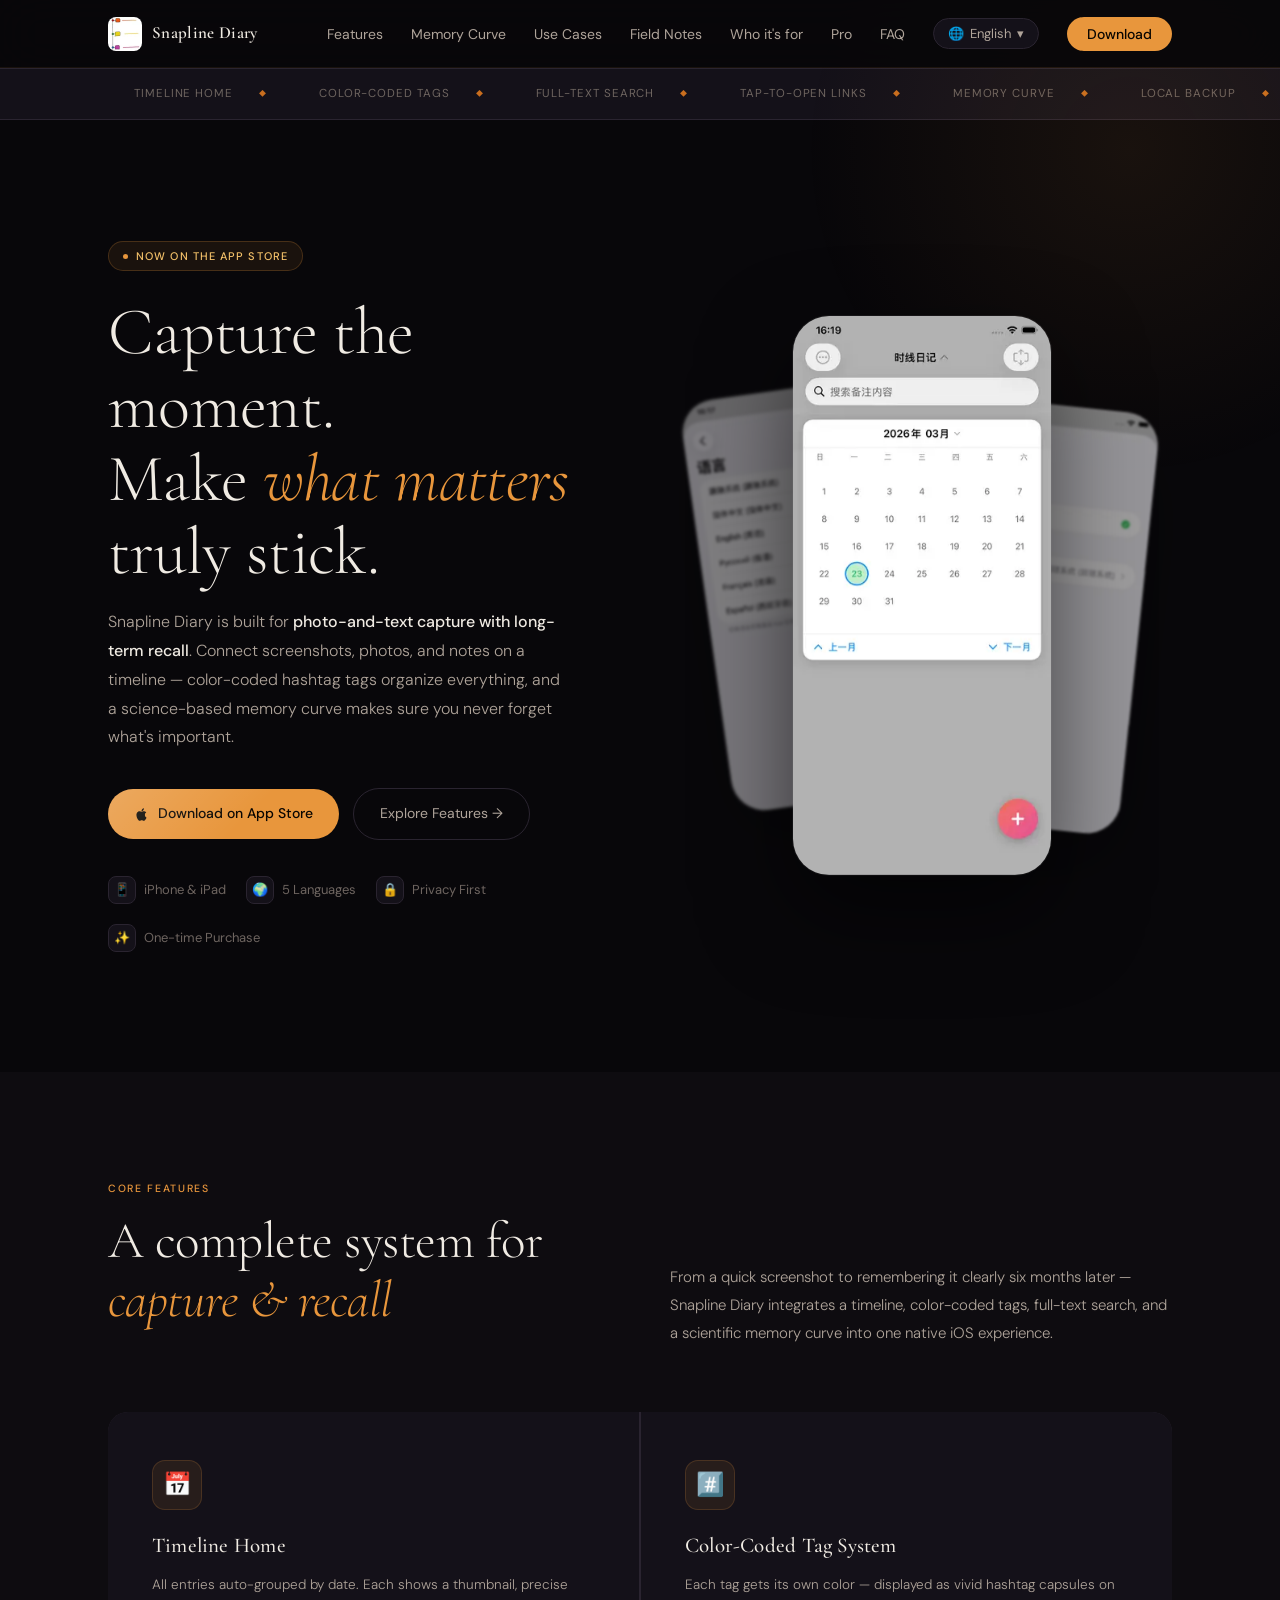
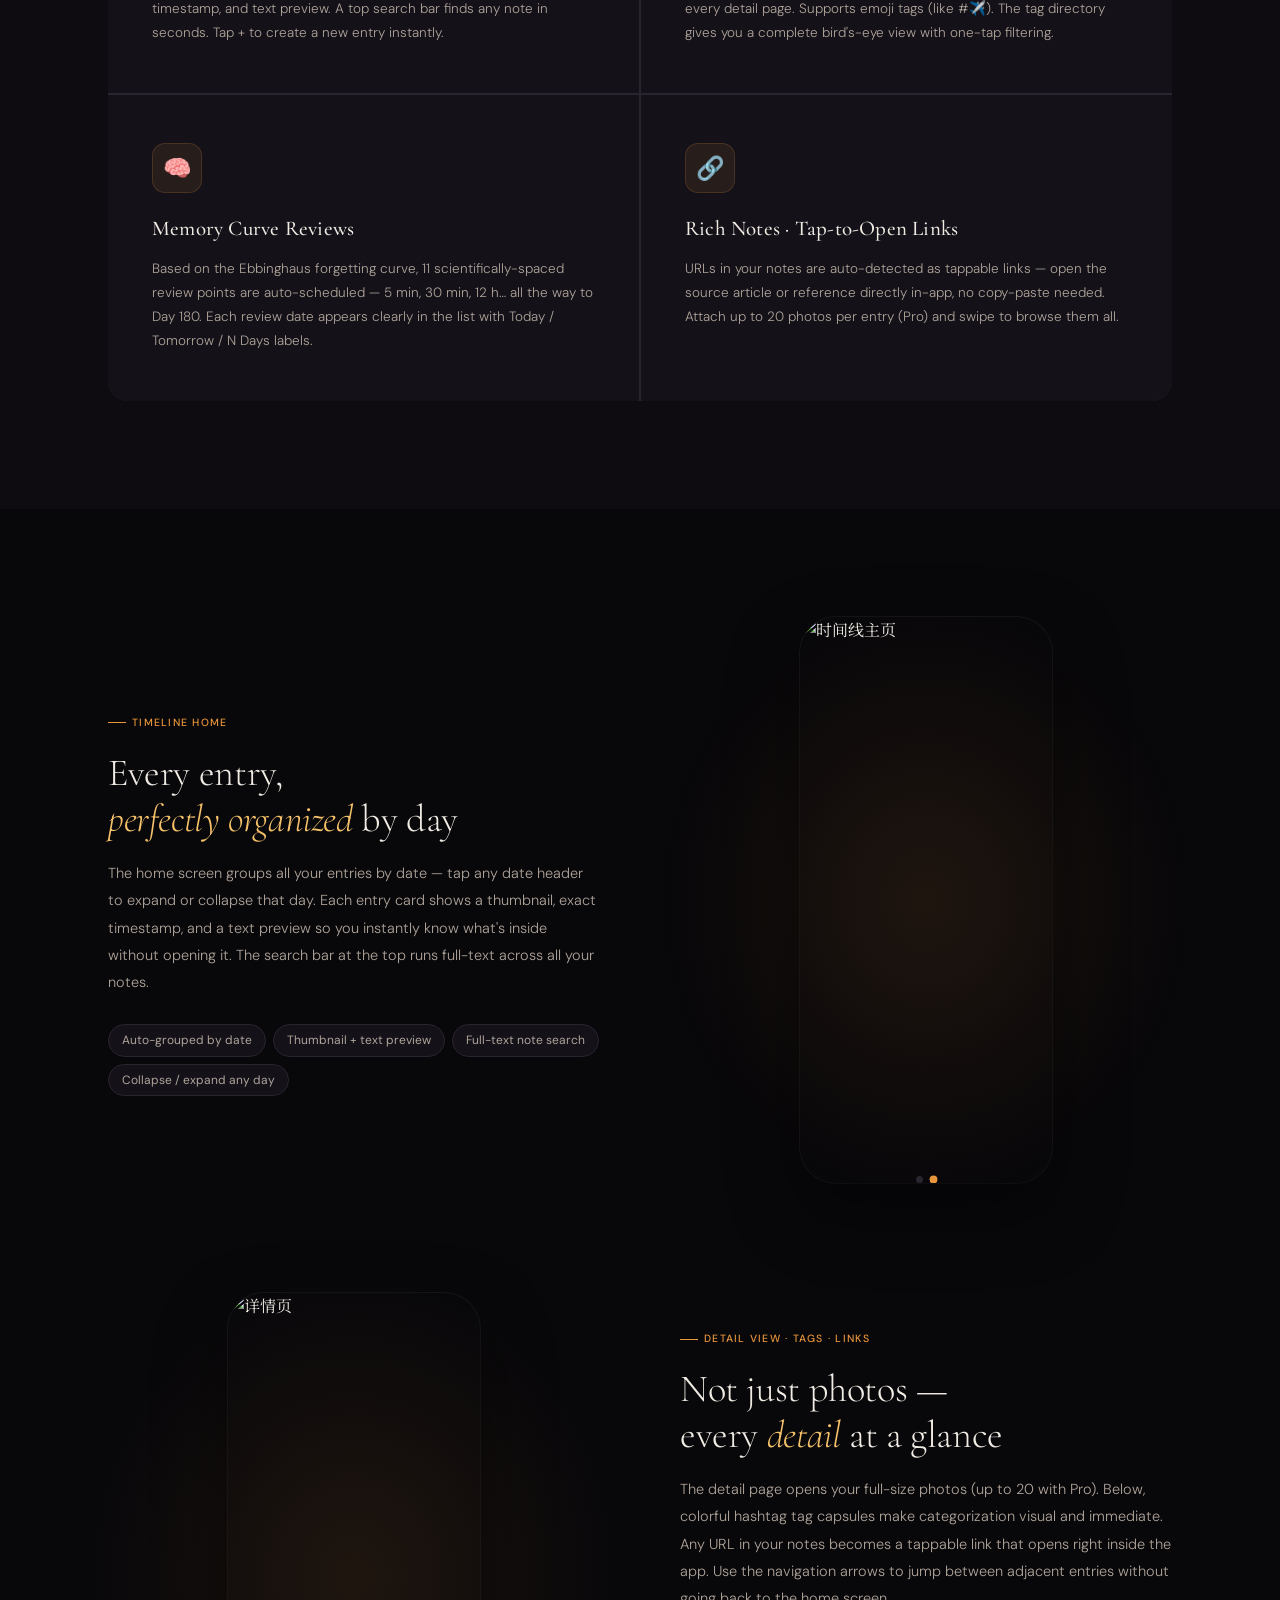
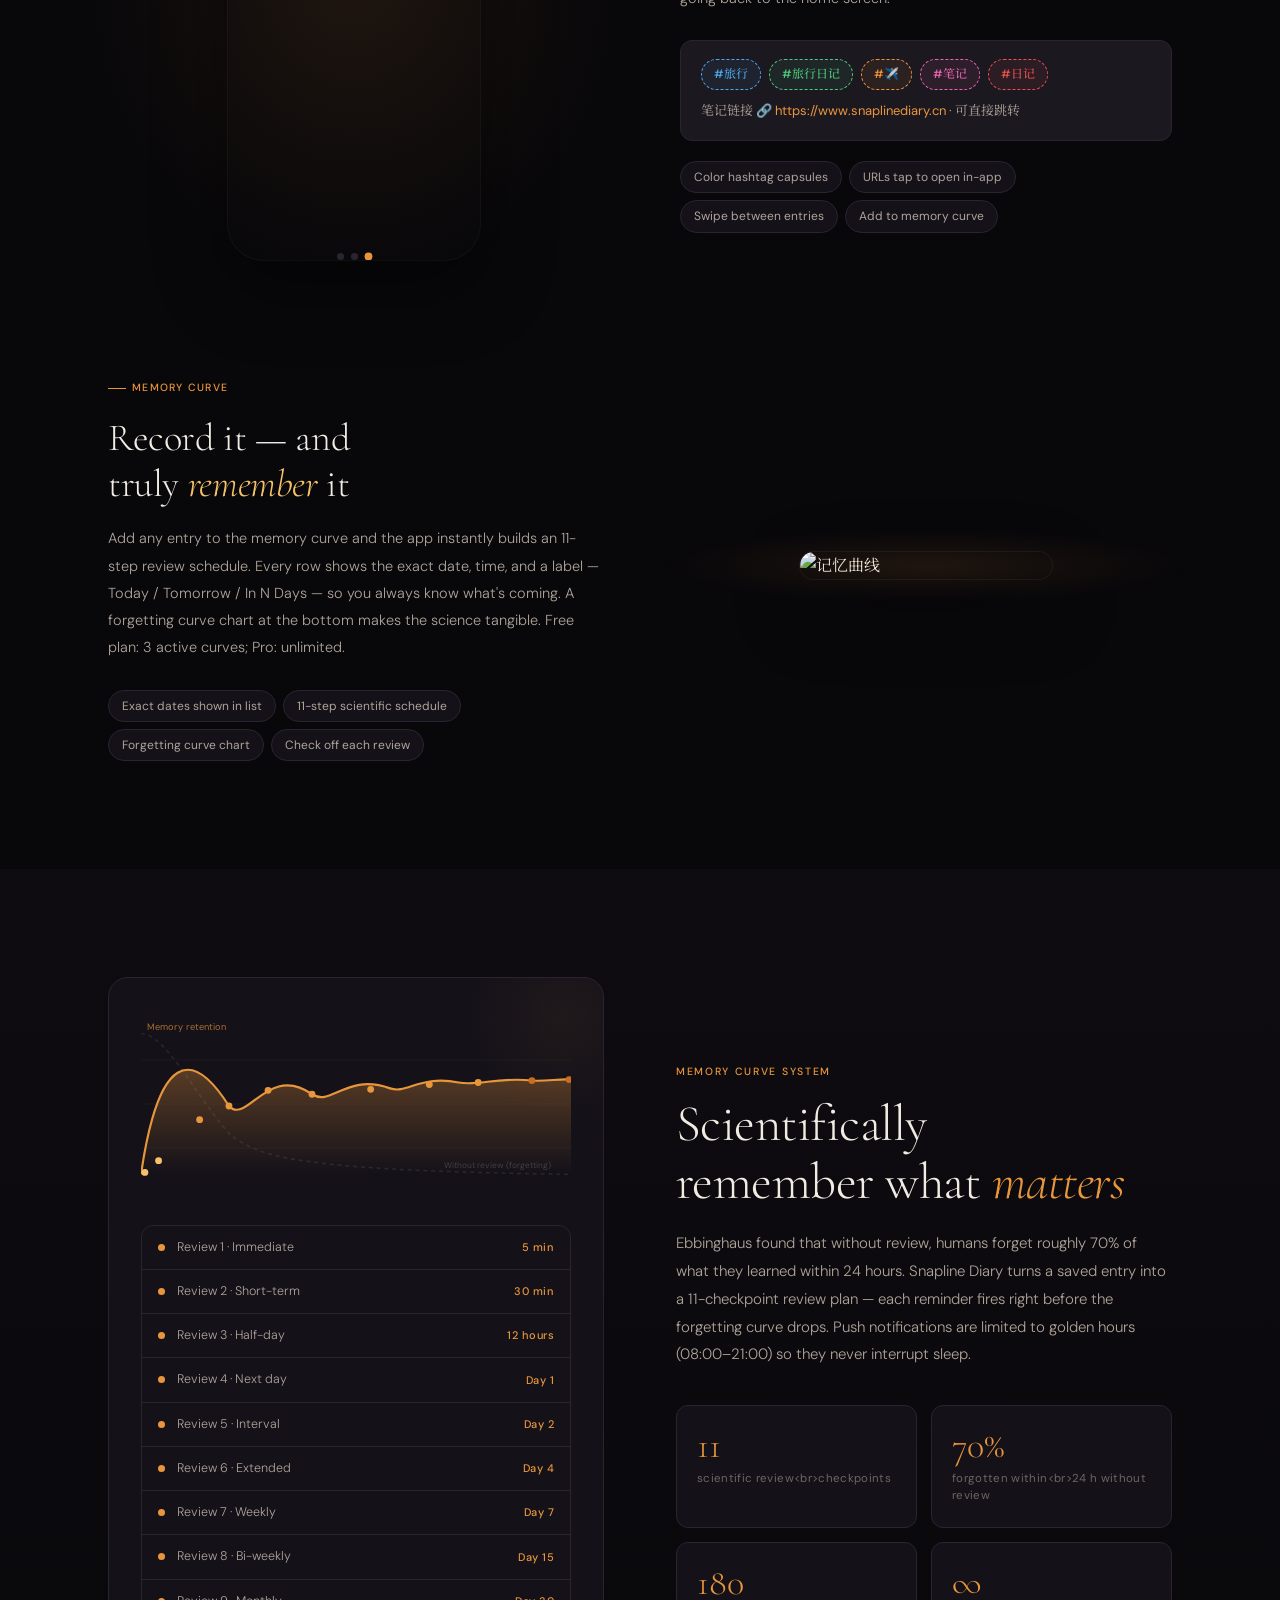
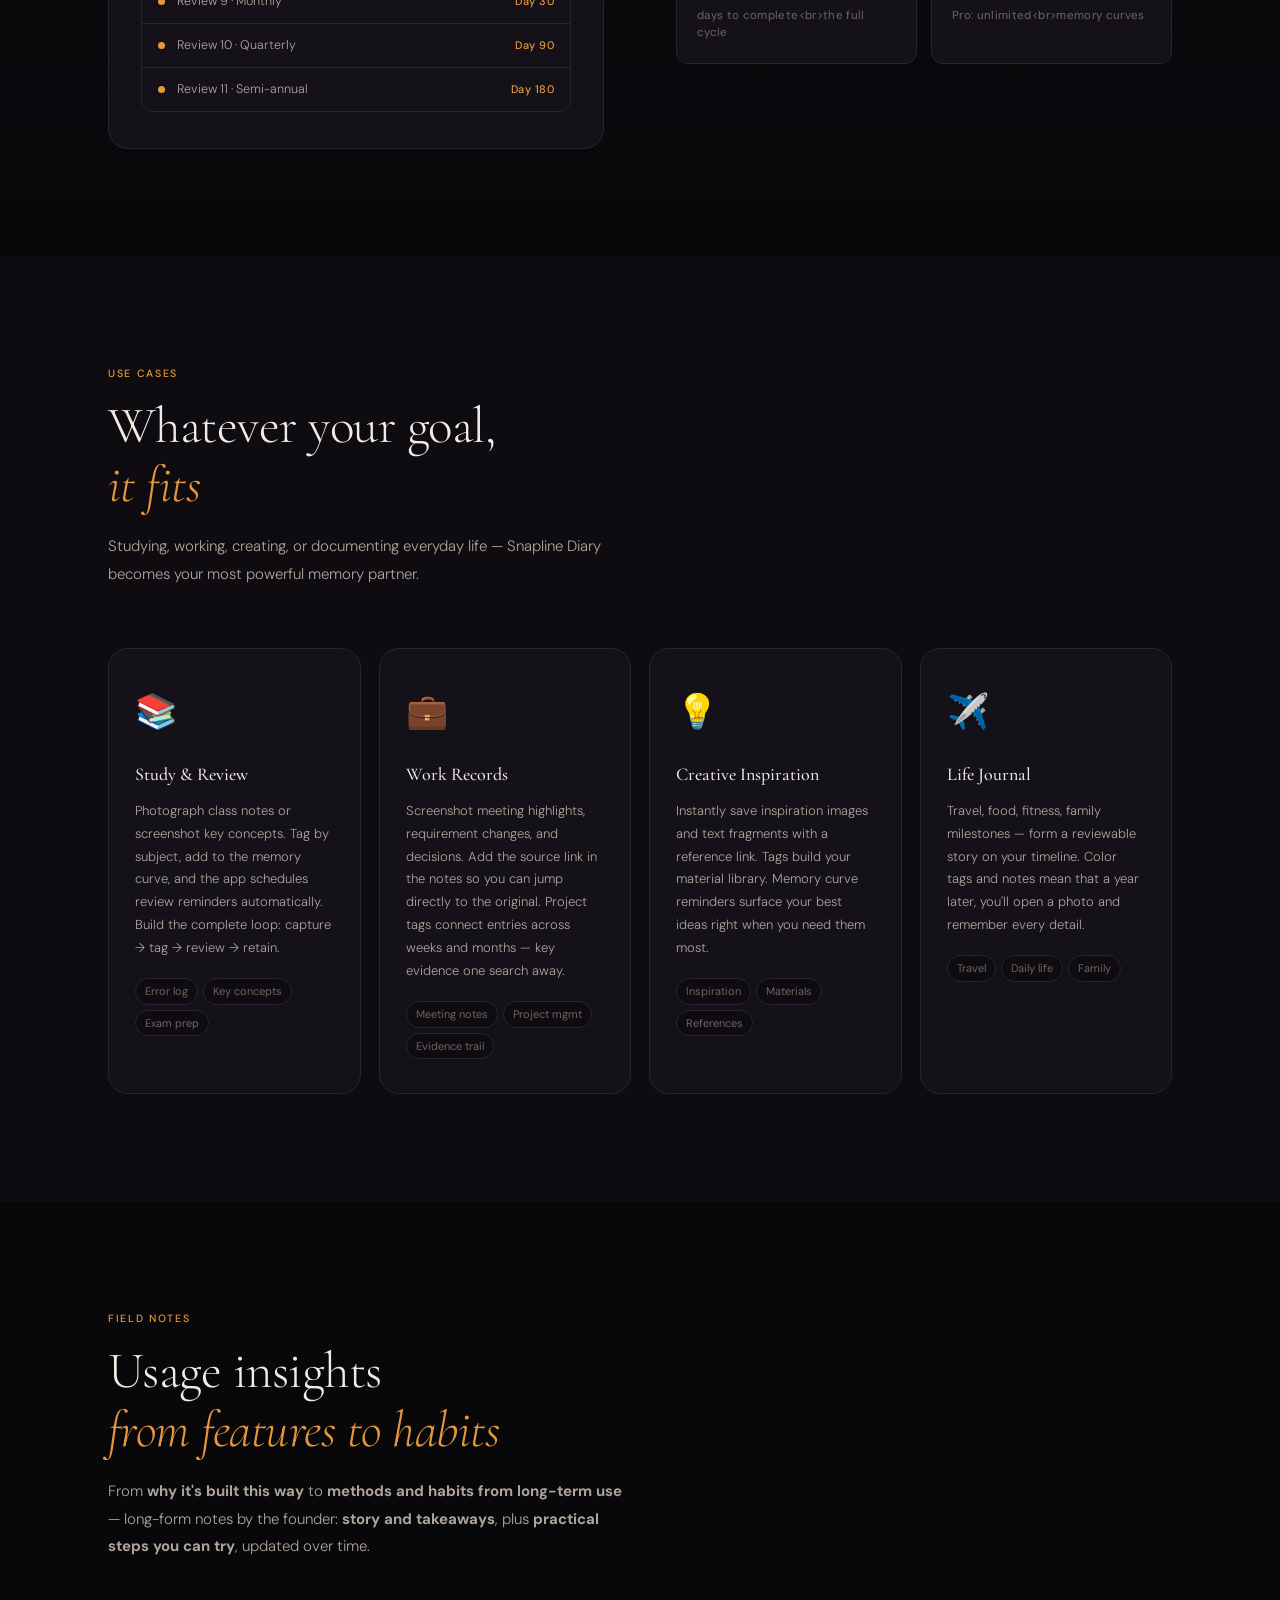
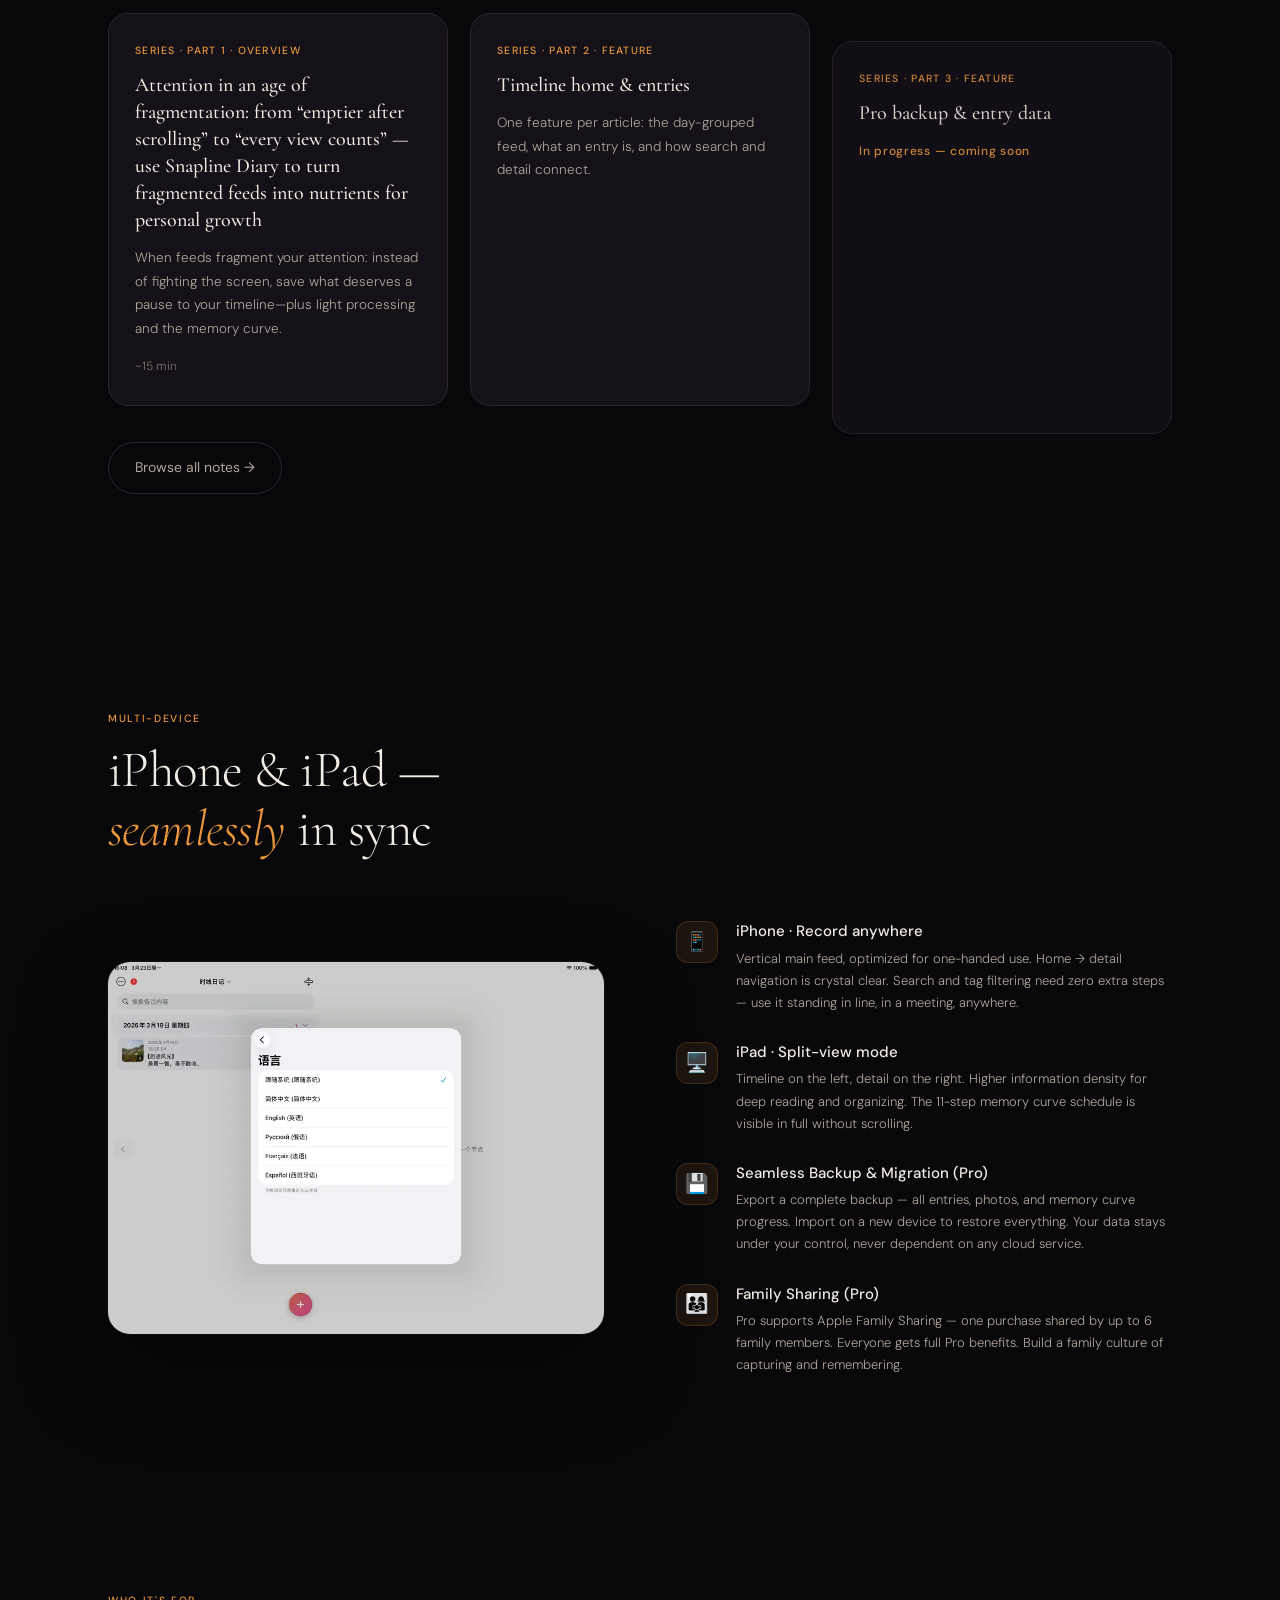
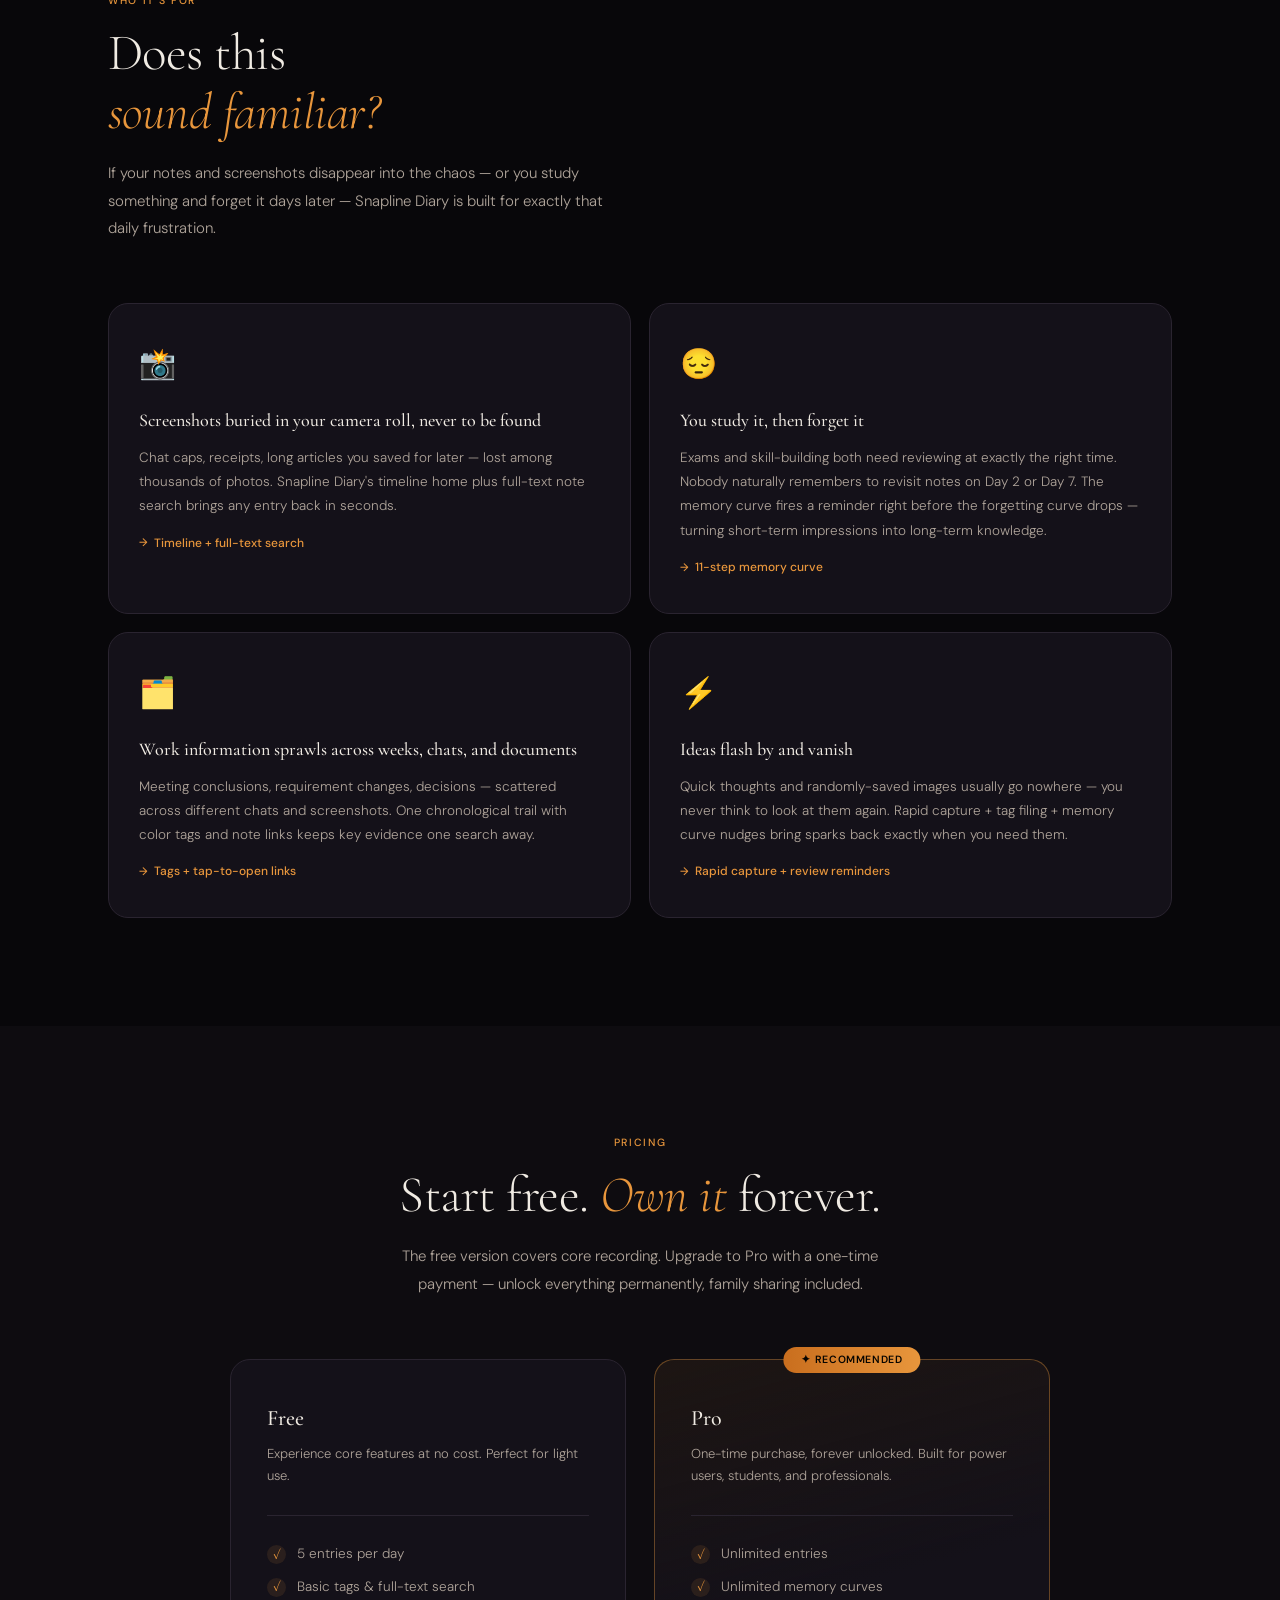
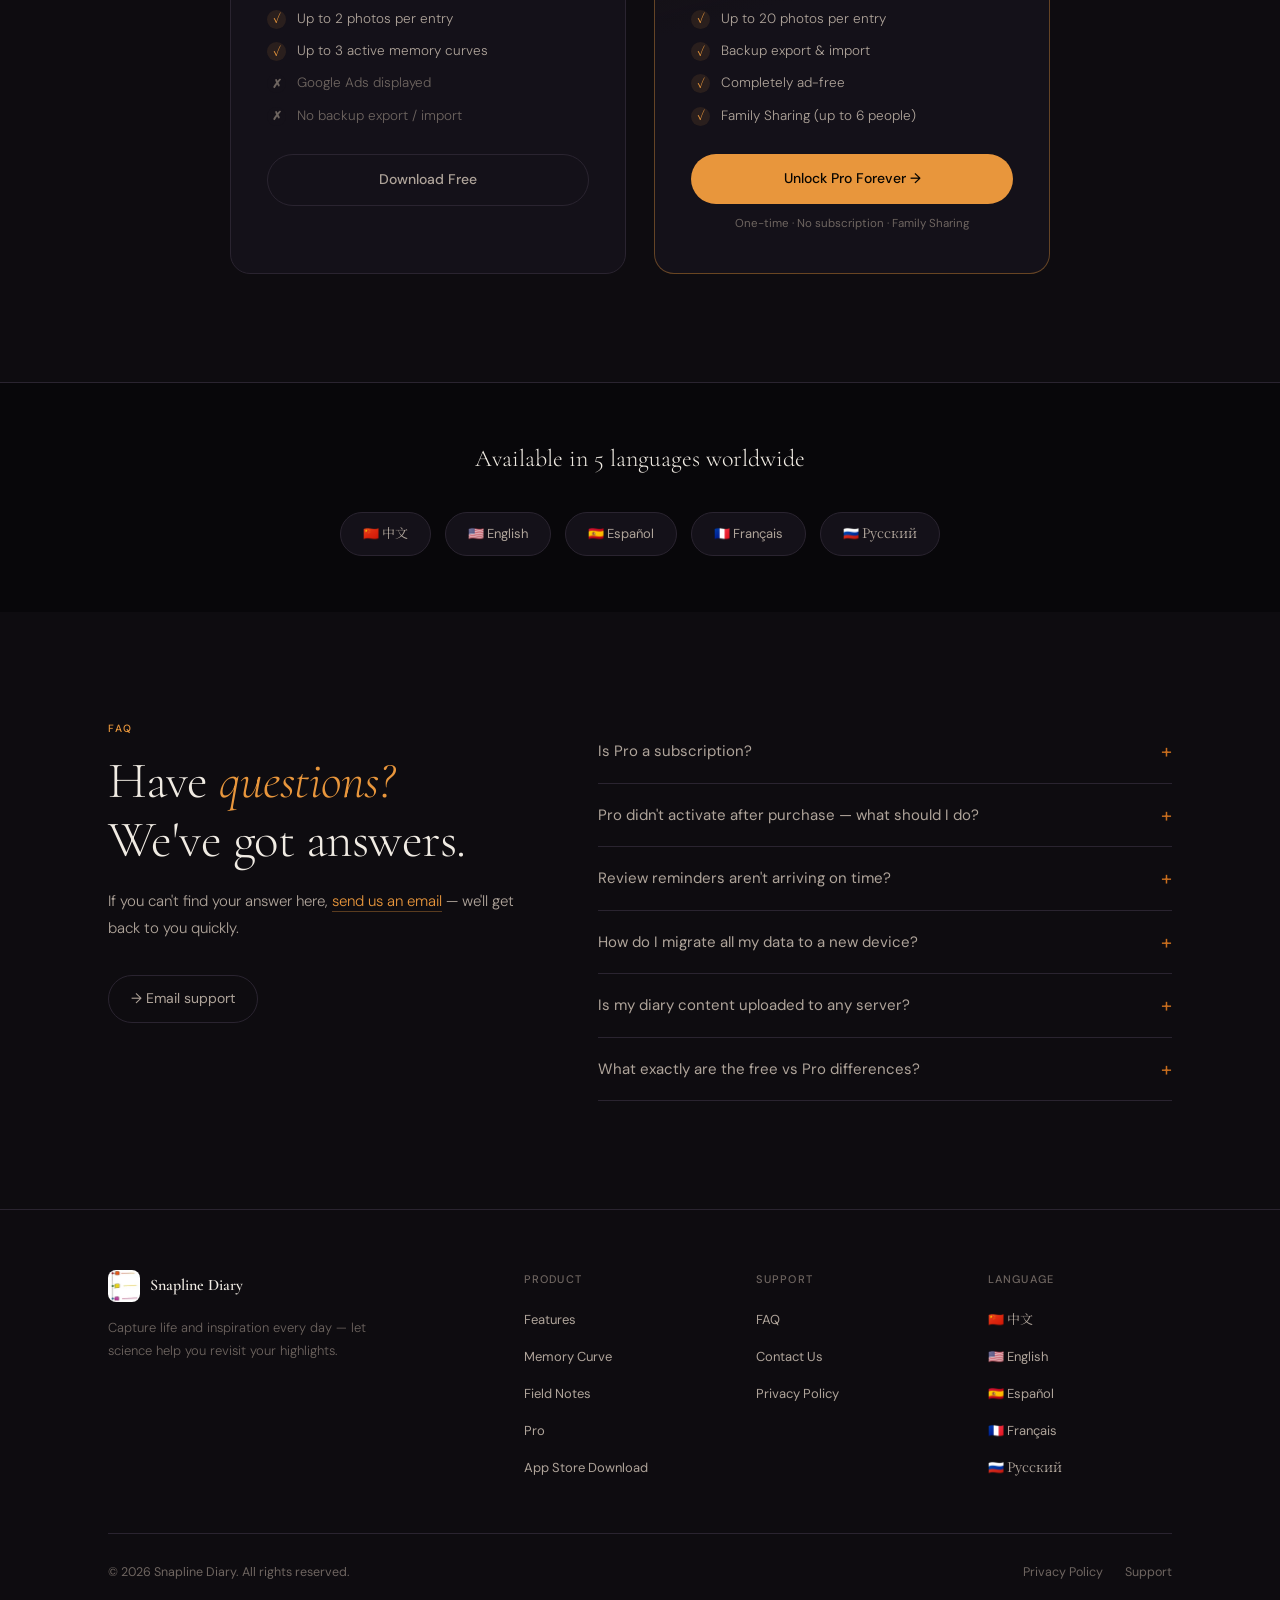
==== commit 60629171: "articles: 发布第2篇功能文并同步多语言内容 发布第2篇“新建节点”页面，接入优化图片资源与正文多语言挂载，并同步官网主页/手记列表卡片文案与占位状态，确保中英文等语言切换时标题与正文一致。 " ====
--- a/index.html
+++ b/index.html
@@ -876,19 +876,16 @@
         <p class="note-prev-sum" data-i18n="notes_n1_sum">信息超载、注意力被切碎的年代：不靠硬扛戒屏，把值得停一下的收成时间线上的记录；辅以轻量加工与记忆曲线。</p>
         <div class="note-prev-meta" data-i18n="notes_n1_meta">约 15 分钟</div>
       </a>
-      <div class="note-prev-card note-prev-card--soon reveal" style="transition-delay:.08s" aria-disabled="true">
+      <a class="note-prev-card reveal" href="articles/part-2-create-node.html" style="transition-delay:.08s">
         <div class="note-prev-series" data-i18n="notes_n2_series">系列 · 其二 · 功能篇</div>
-        <div class="note-prev-t" data-i18n="notes_n2_t">时间线主页与节点</div>
-        <p class="note-prev-sum" data-i18n="notes_n2_sum">一篇一功能：主界面按日分组、节点是什么、与搜索和详情的挂钩。</p>
-        <div class="note-prev-meta" data-i18n="notes_n2_meta"></div>
-        <p class="note-prev-soon" data-i18n="notes_n2_soon">更新中，敬请期待</p>
-      </div>
+        <div class="note-prev-t" data-i18n="notes_n2_t">【时线日记】新建节点：两个入口，一套流程，把碎片收成可回看的时间线</div>
+        <p class="note-prev-sum" data-i18n="notes_n2_sum">从分享扩展与主页「+」双入口开始，讲清添加照片、拖拽封面、备注与链接、标签推荐、快速编辑与保存回主页。</p>
+        <div class="note-prev-meta" data-i18n="notes_n2_meta">约 10 分钟</div>
+      </a>
       <div class="note-prev-card note-prev-card--soon reveal" style="transition-delay:.16s" aria-disabled="true">
         <div class="note-prev-series" data-i18n="notes_n3_series">系列 · 其三 · 功能篇</div>
         <div class="note-prev-t" data-i18n="notes_n3_t">Pro 备份与节点数据</div>
-        <p class="note-prev-sum" data-i18n="notes_n3_sum">metadata.json 里一条记录有哪些字段，如何与界面对照。</p>
-        <div class="note-prev-meta" data-i18n="notes_n3_meta"></div>
-        <p class="note-prev-soon" data-i18n="notes_n3_soon">更新中，敬请期待</p>
+        <p class="note-prev-soon" data-i18n="notes_n3_soon">敬请期待</p>
       </div>
     </div>
     <div class="notes-foot">
@@ -1586,6 +1583,14 @@
   });
 }
 
+Object.assign(STR.zh, {
+  notes_n2_t: "【时线日记】新建节点：两个入口，一套流程，把碎片收成可回看的时间线",
+  notes_n2_sum: "从分享扩展与主页「+」双入口开始，讲清添加照片、拖拽封面、备注与链接、标签推荐、快速编辑与保存回主页。",
+  notes_n2_meta: "约 10 分钟",
+  notes_n2_soon: "",
+  notes_n3_soon: "敬请期待"
+});
+
 const SOON_I18N_KEYS = {n_dl:'n_dl_soon',h_eye:'h_eye_soon',h_dl:'h_dl_soon',fr_btn:'fr_btn_soon',pr_btn:'pr_btn_soon',ft_dl:'ft_dl_soon'};
 
 function s(k){
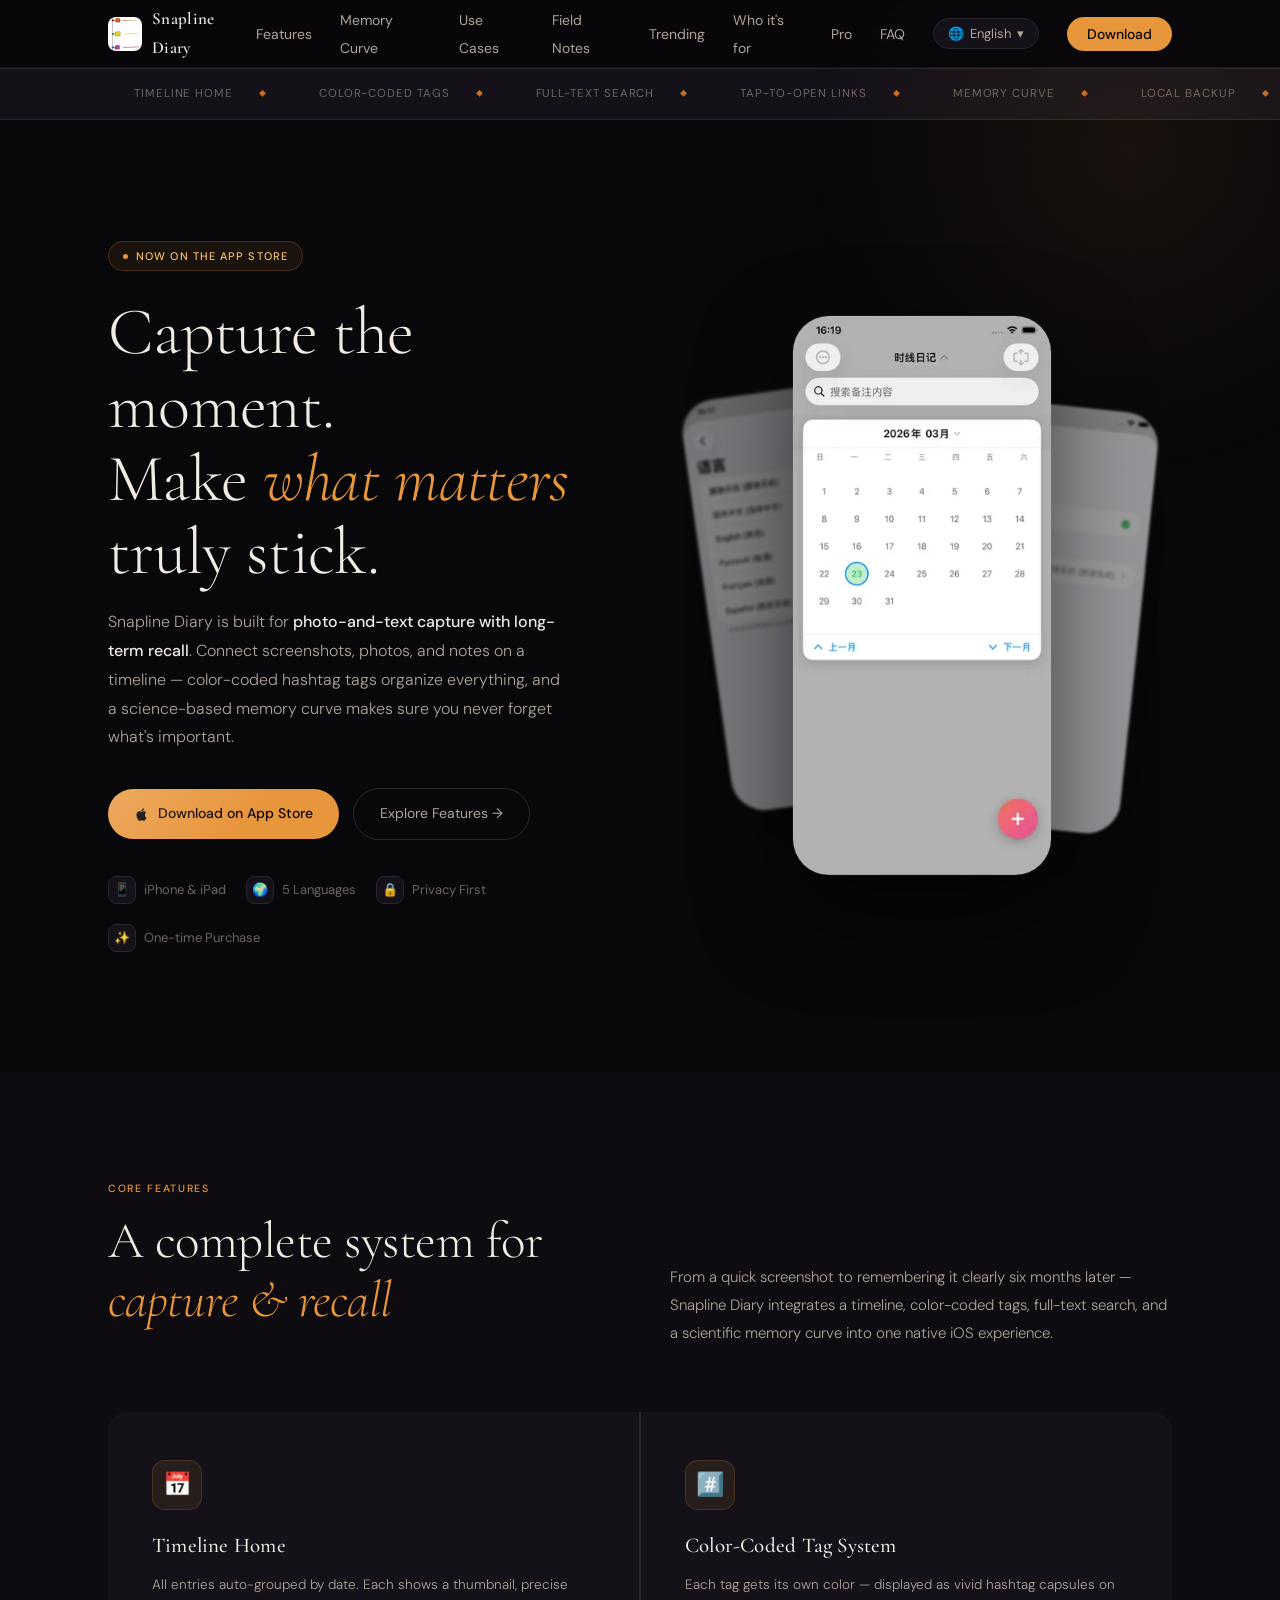
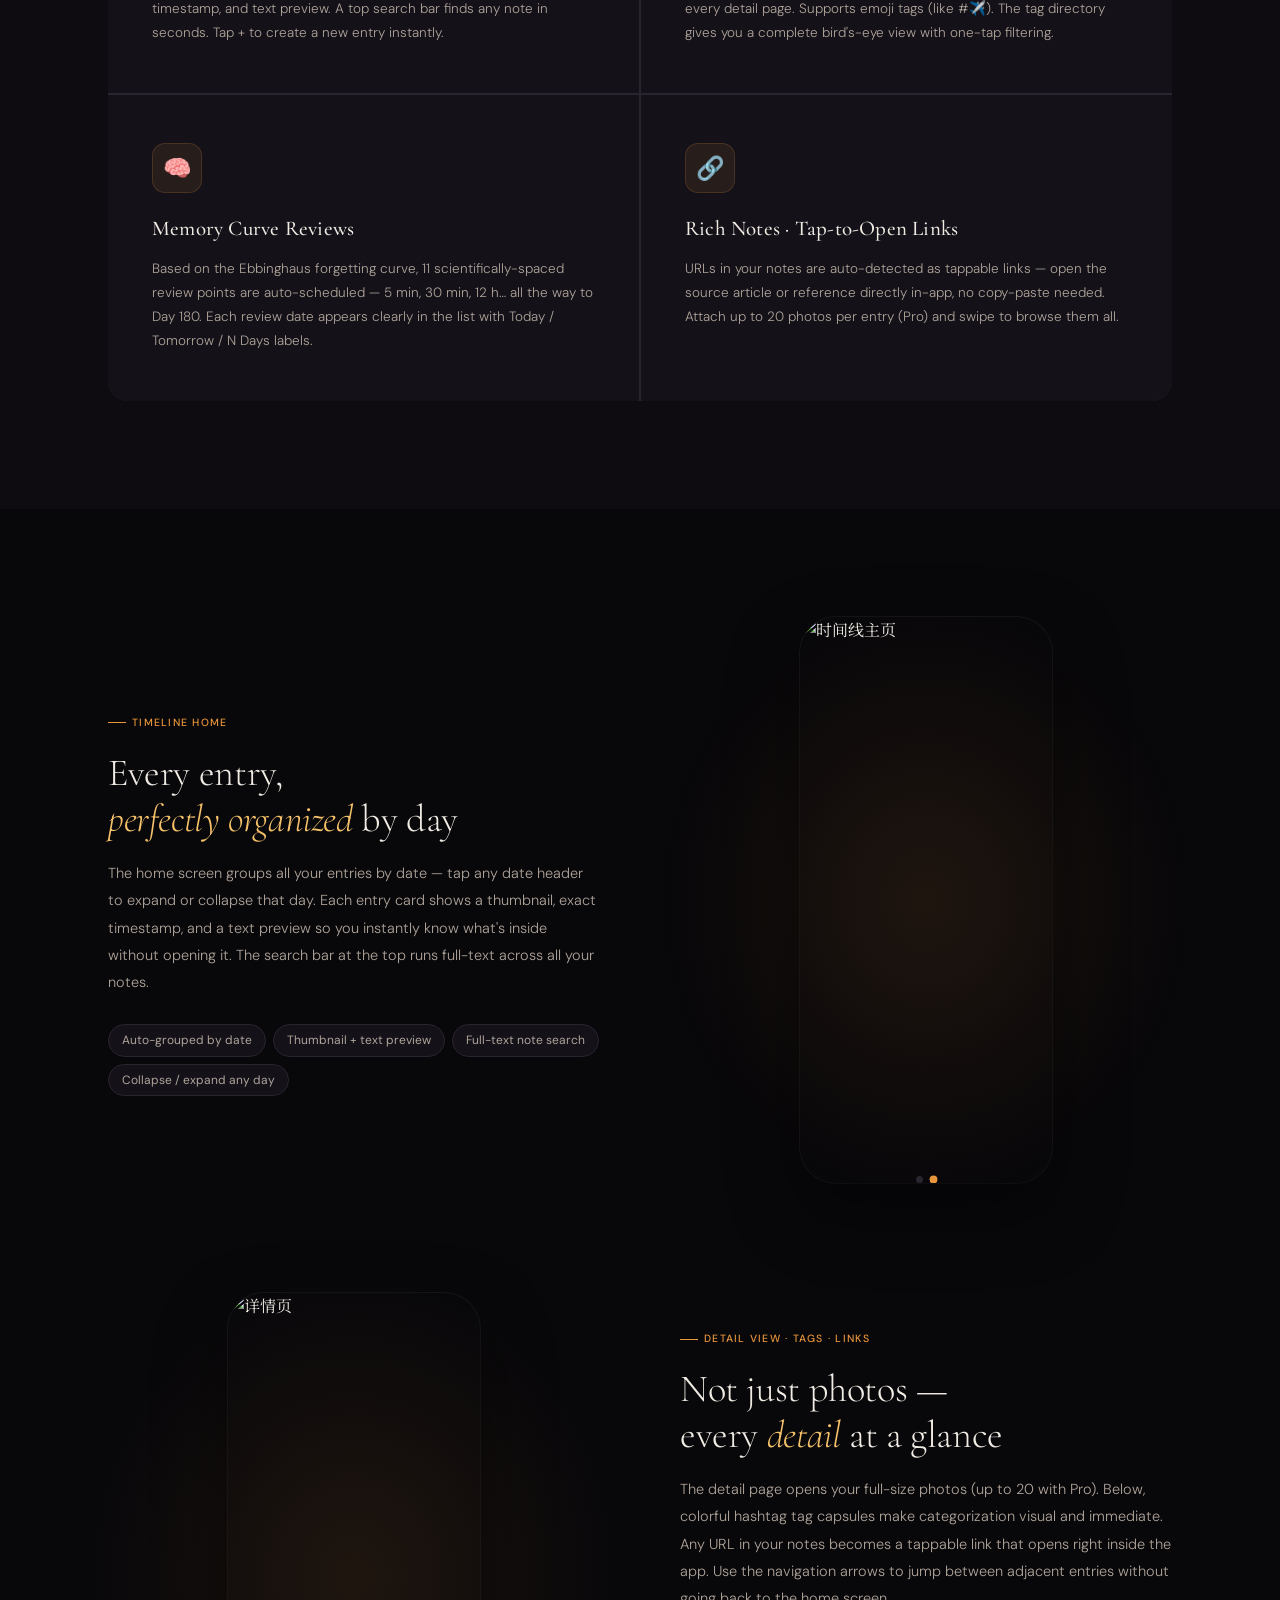
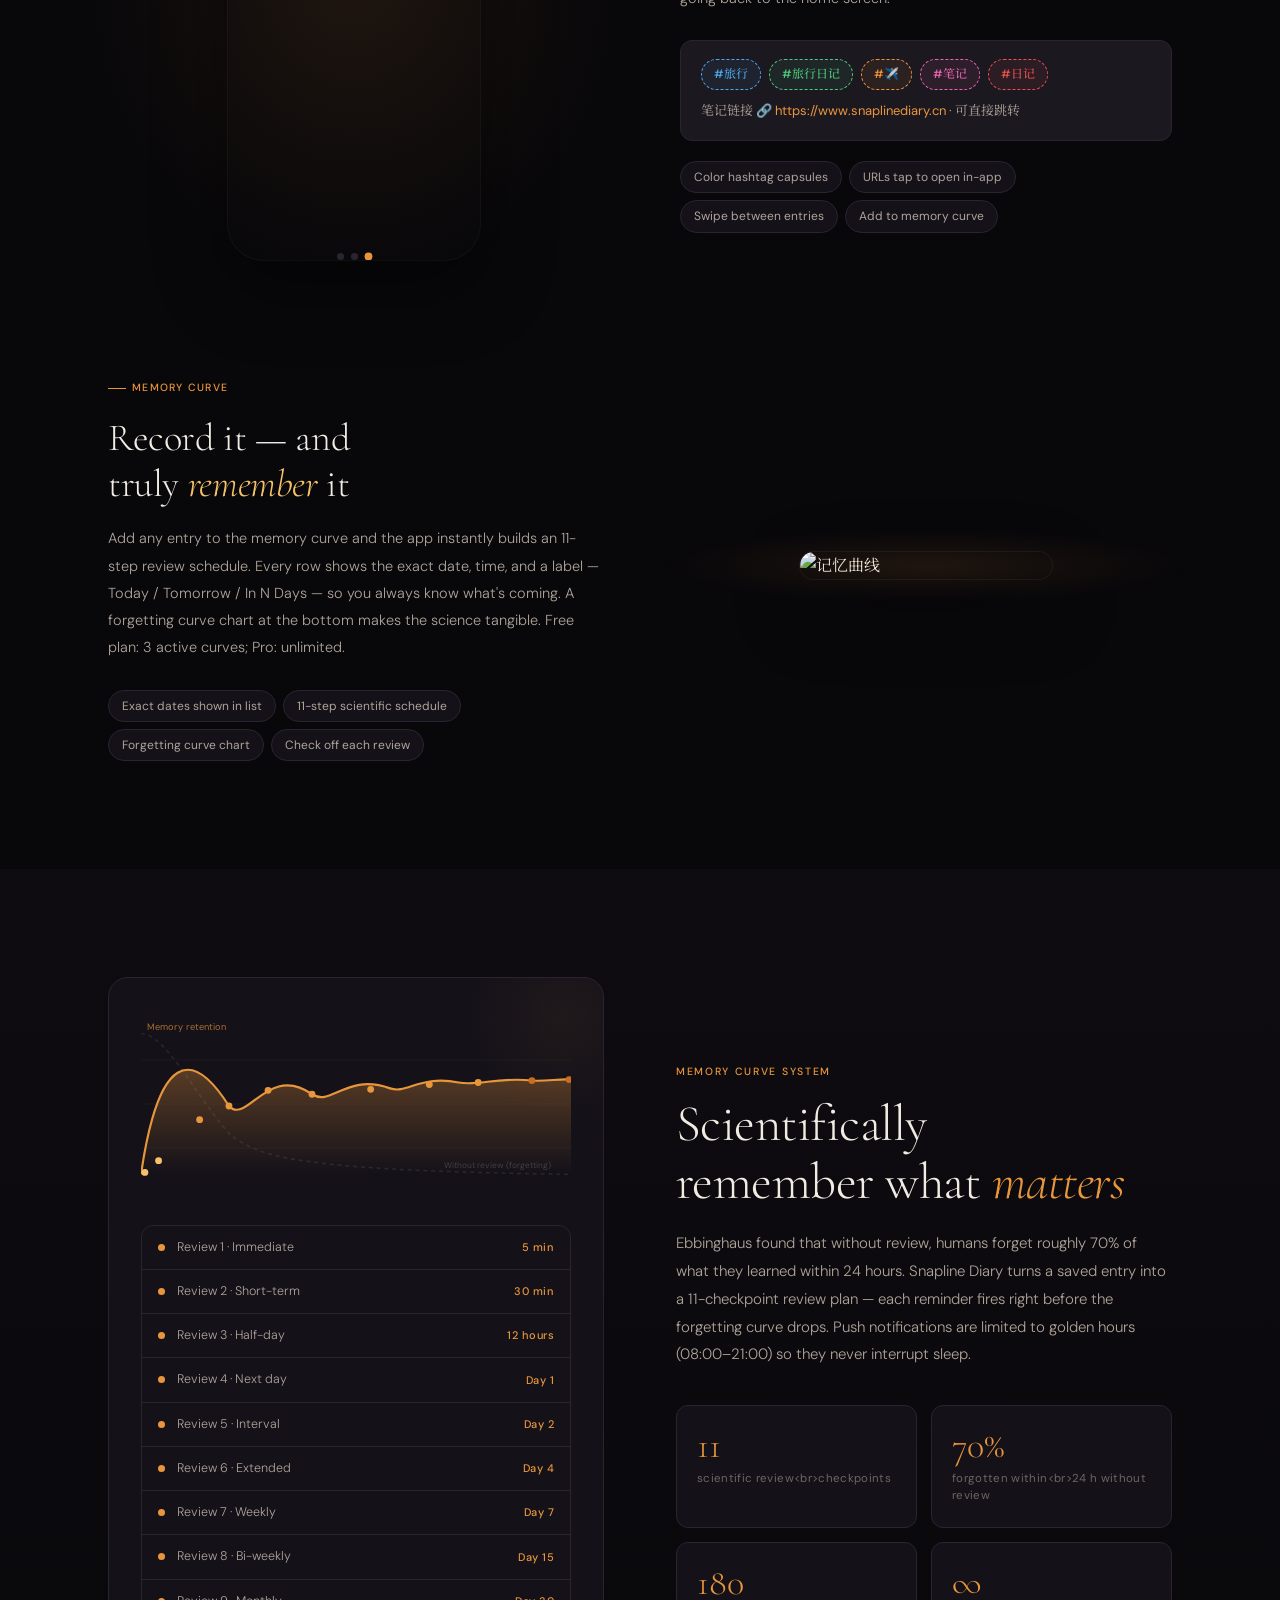
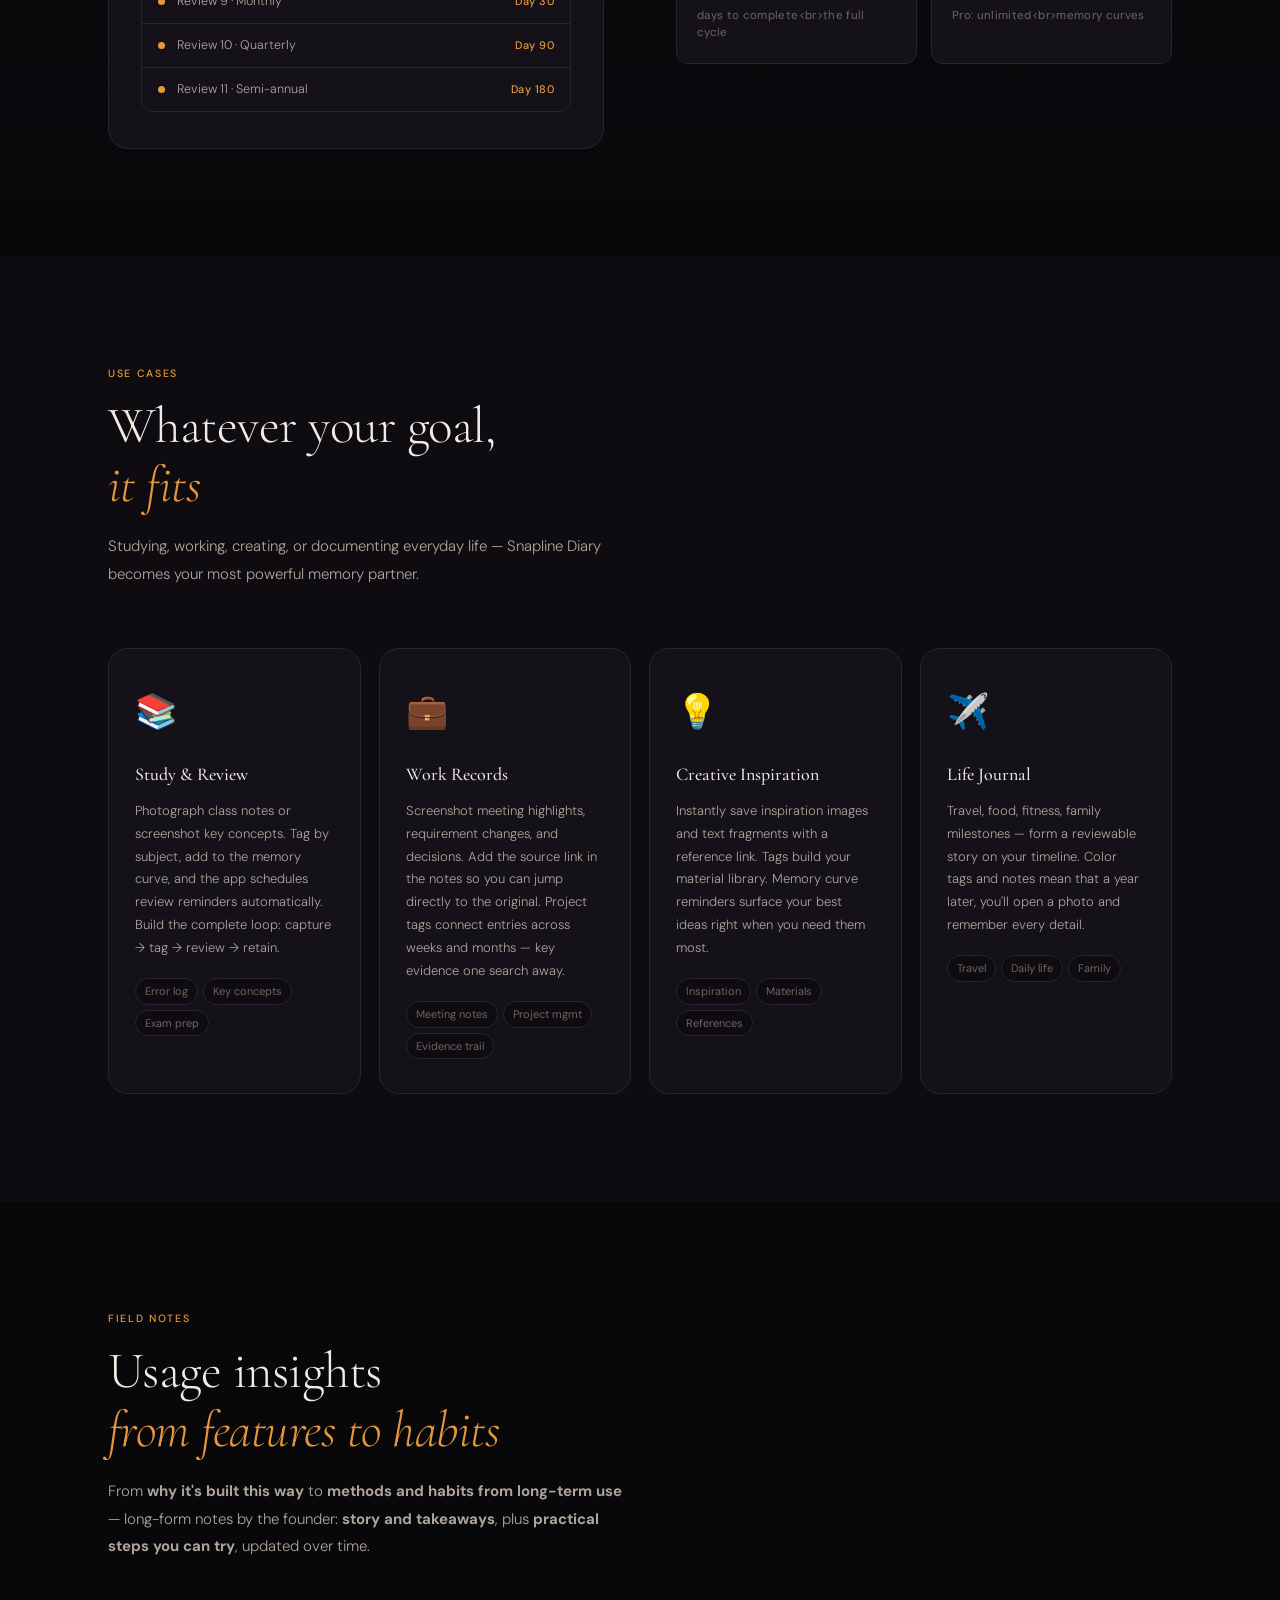
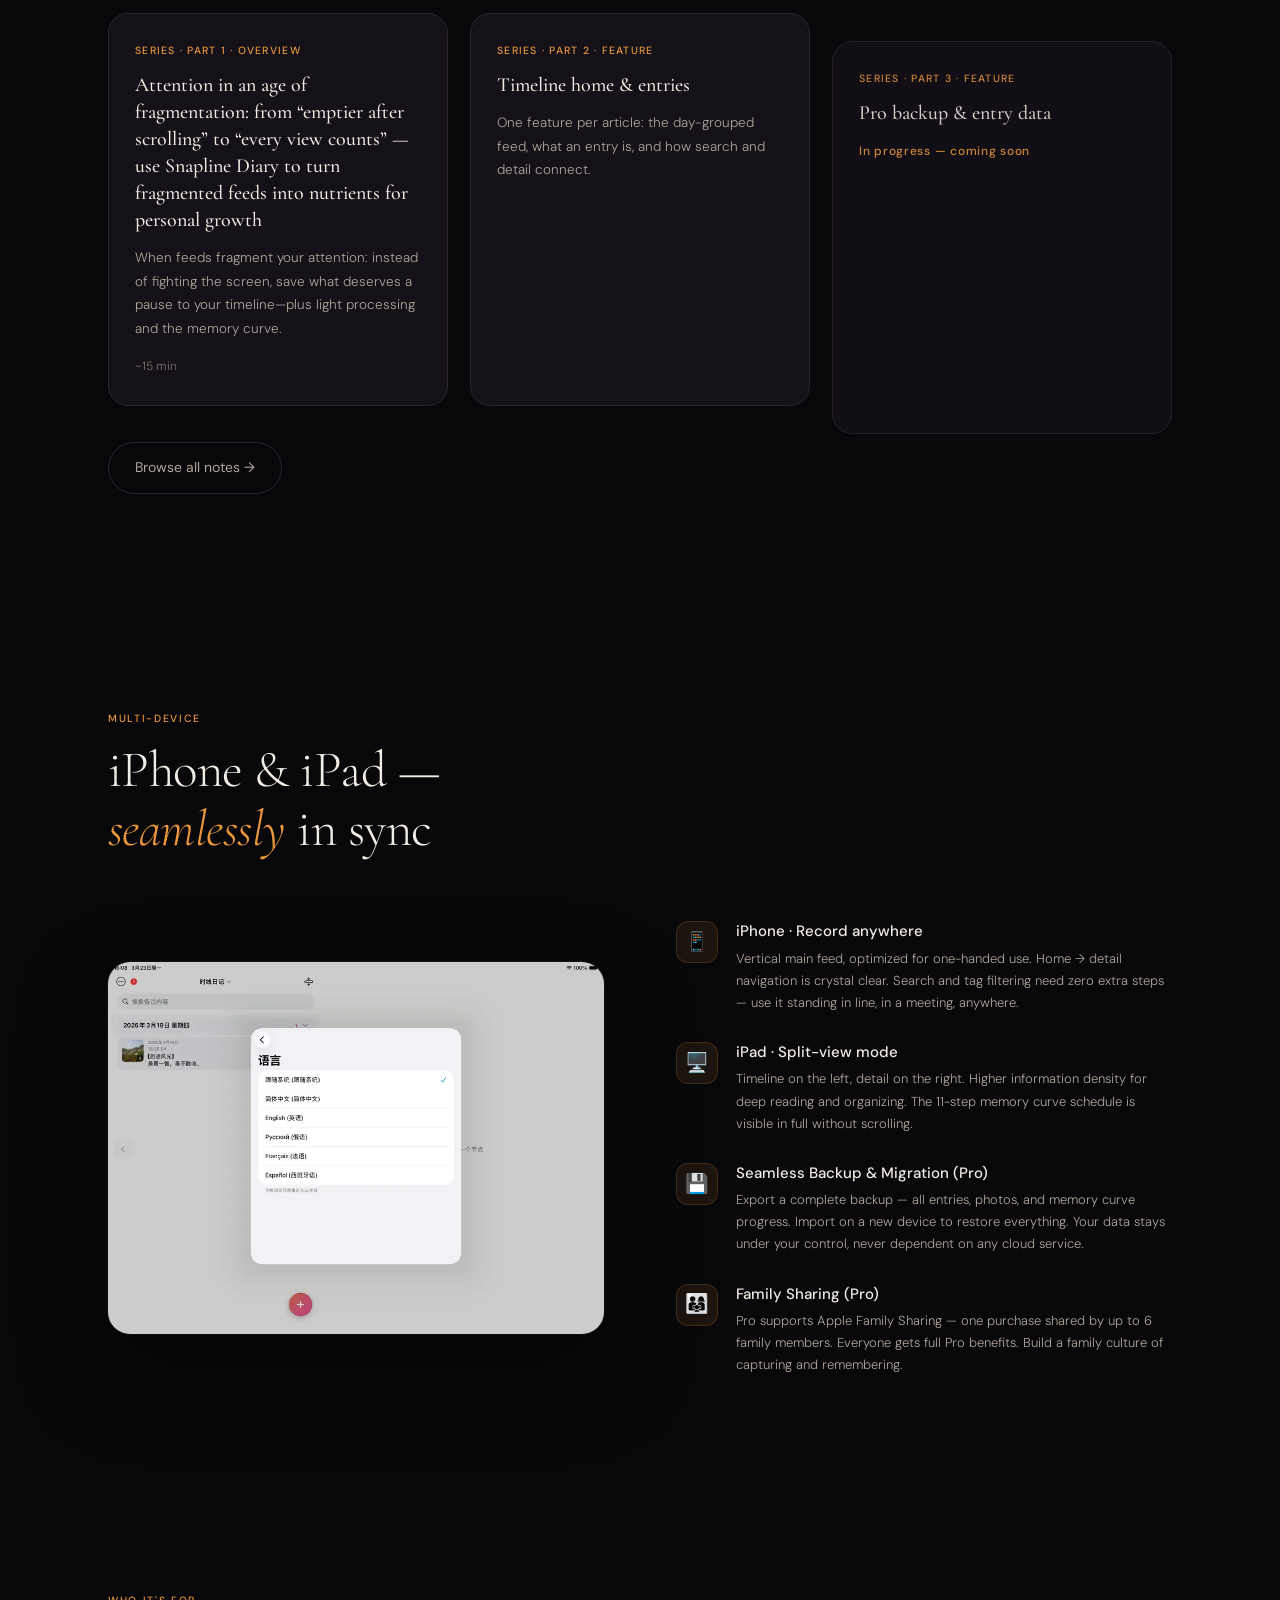
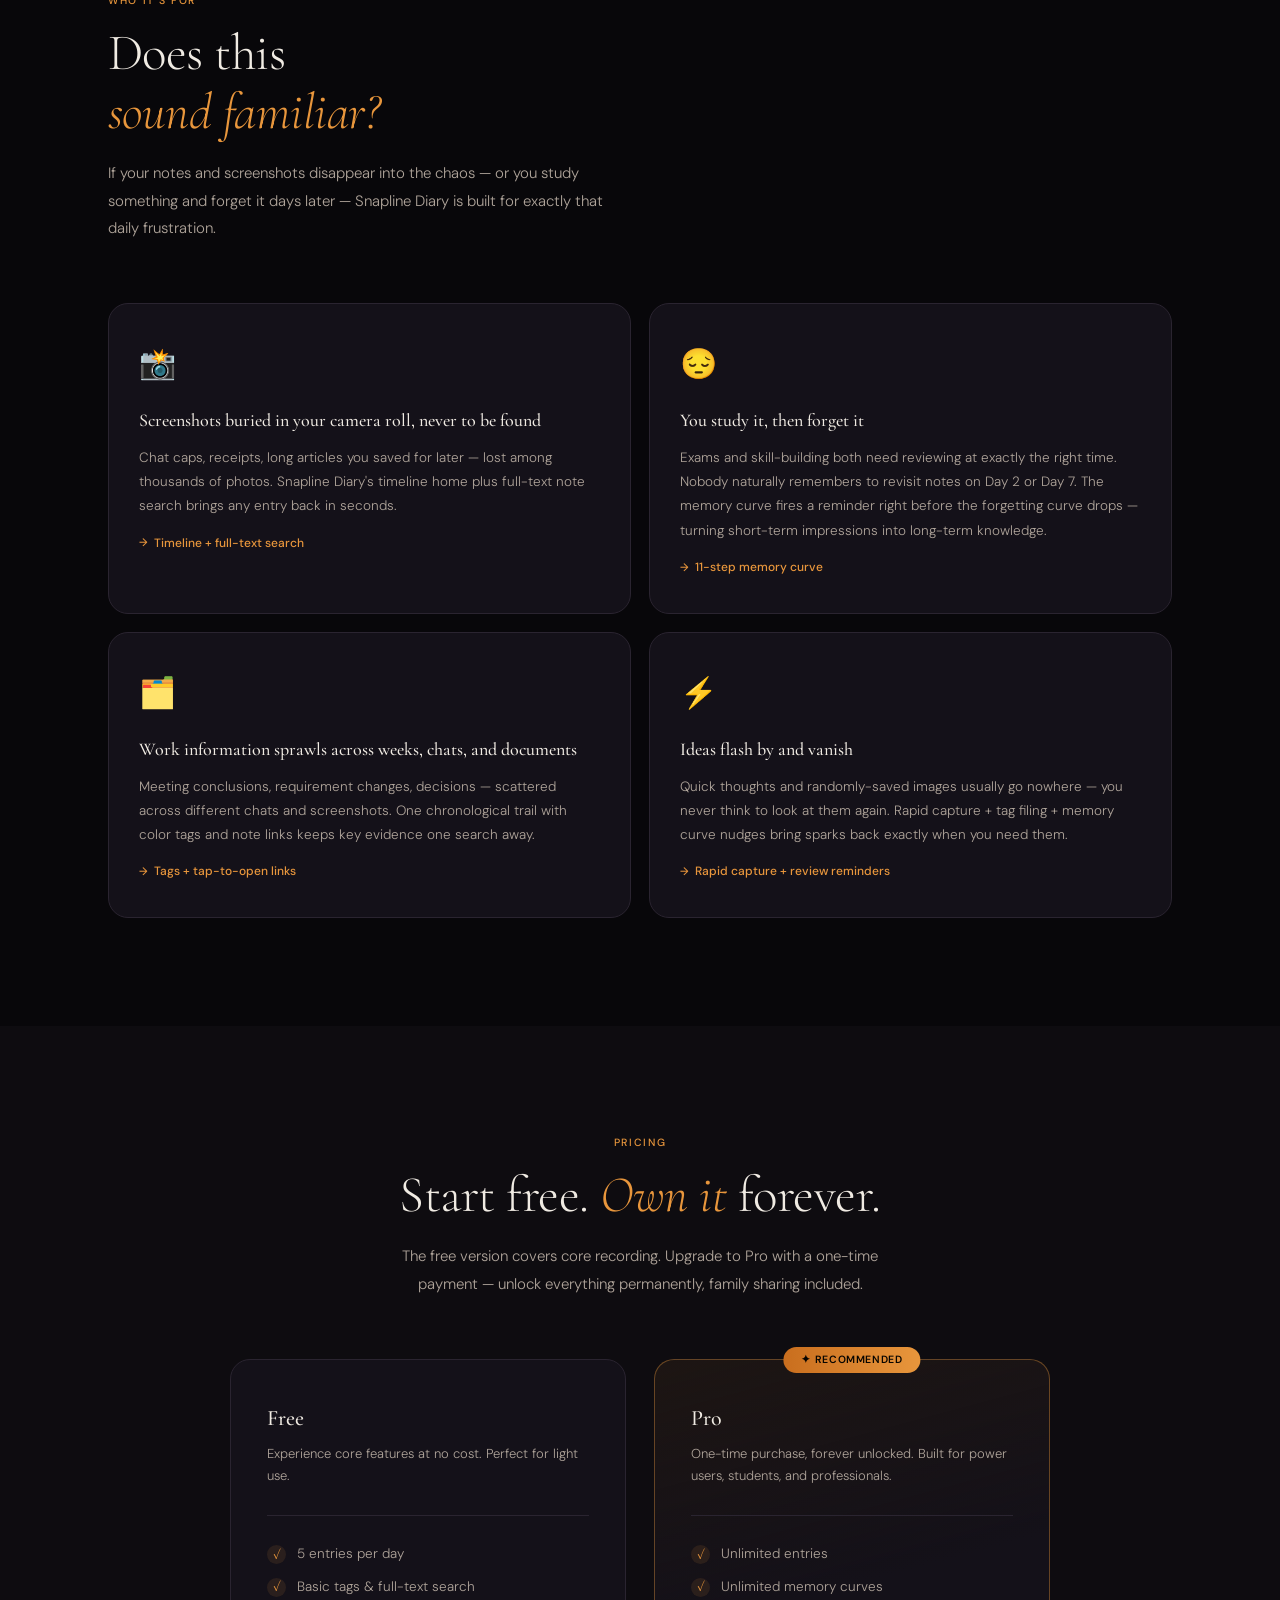
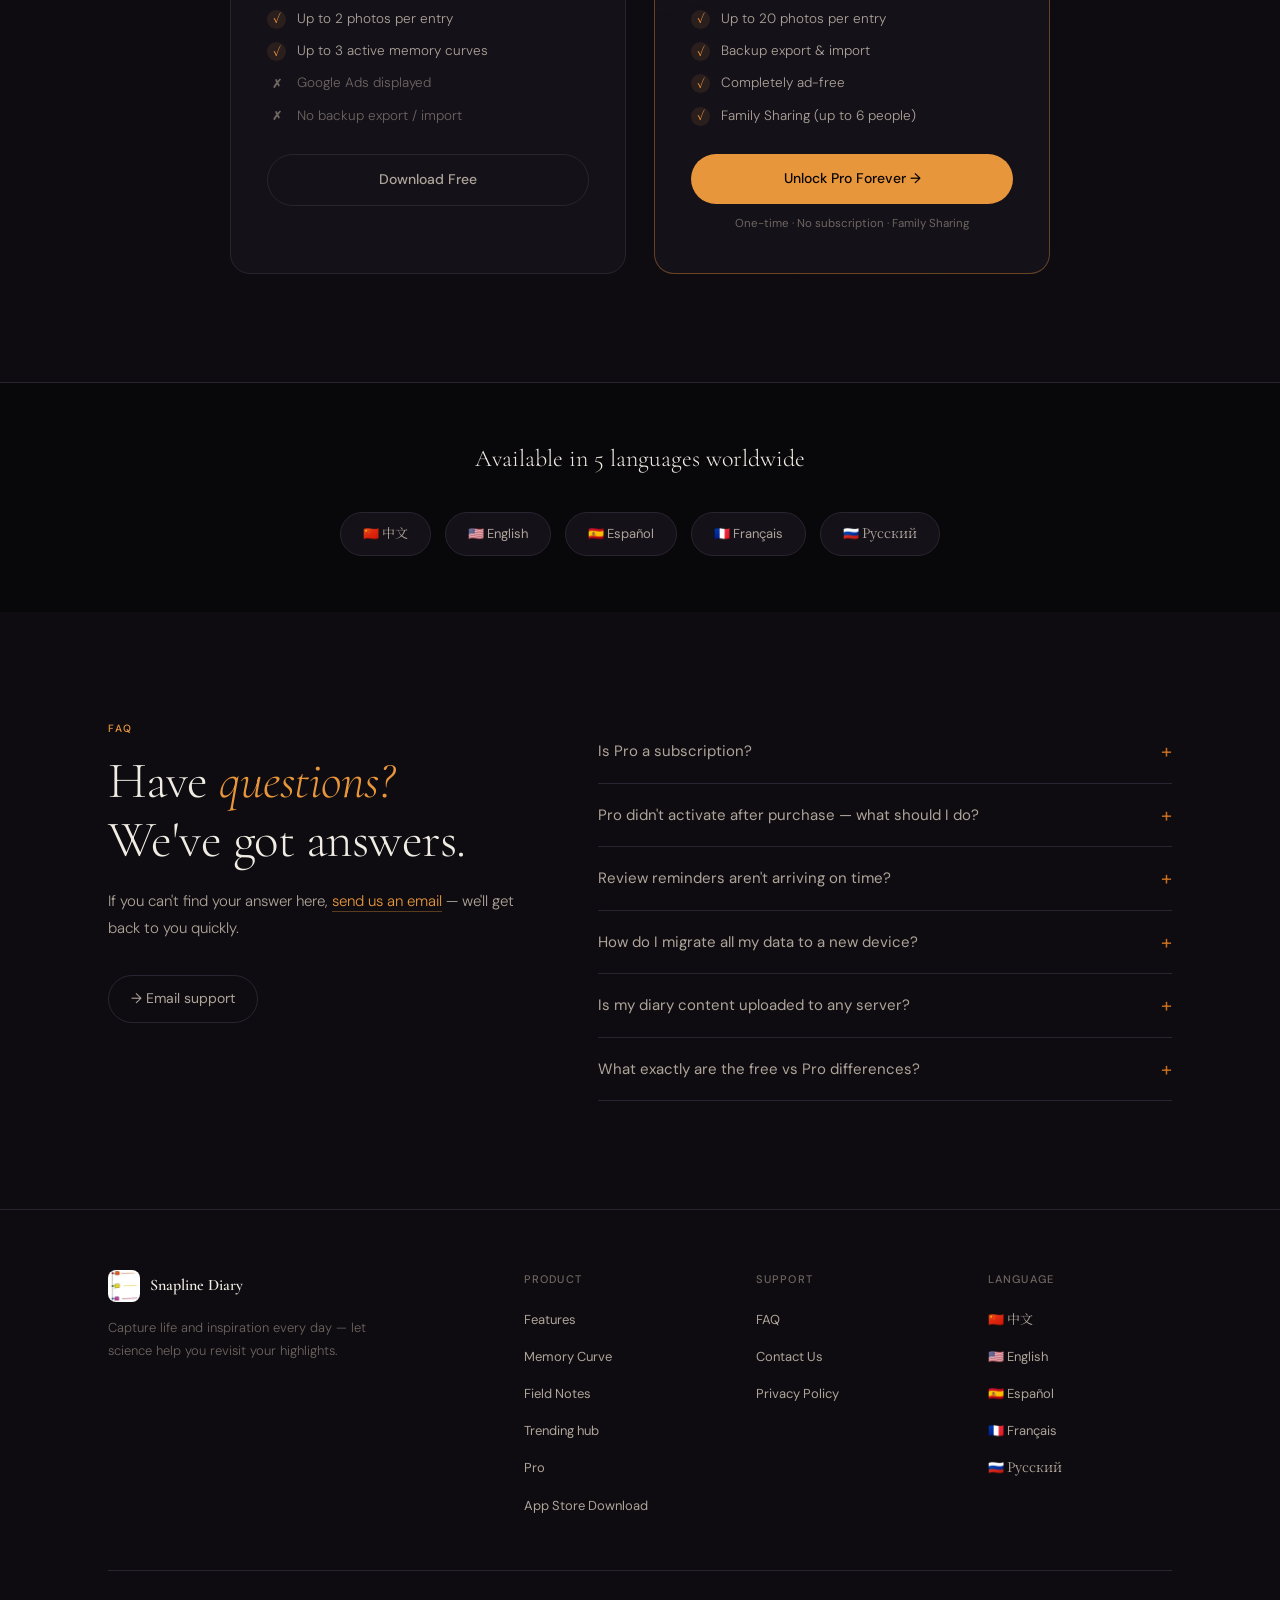
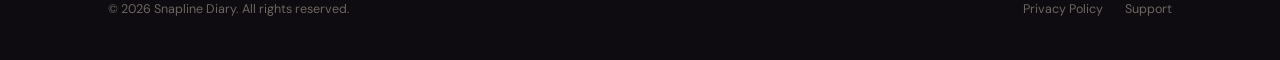
==== commit 54122616: "Add hot.snaplinediary.cn to nav and footer (i18n) Co-authored-by: Cursor <cursoragent@cursor.com>" ====
--- a/index.html
+++ b/index.html
@@ -550,6 +550,7 @@
       <li><a onclick="goTo('memory')" data-i18n="n_mem">记忆曲线</a></li>
       <li><a onclick="goTo('cases')" data-i18n="n_case">使用场景</a></li>
       <li><a onclick="goTo('notes')" data-i18n="n_notes">用法手记</a></li>
+      <li><a href="https://hot.snaplinediary.cn/" data-i18n="n_hot">热点</a></li>
       <li><a onclick="goTo('audience')" data-i18n="n_aud">适用人群</a></li>
       <li><a onclick="goTo('pro')" data-i18n="n_pro">Pro 版本</a></li>
       <li><a onclick="goTo('faq')" data-i18n="n_faq">常见问题</a></li>
@@ -1061,6 +1062,7 @@
           <li><a onclick="goTo('features')" data-i18n="ft_feat">功能介绍</a></li>
           <li><a onclick="goTo('memory')" data-i18n="ft_mem">记忆曲线</a></li>
           <li><a href="articles/index.html" data-i18n="ft_notes">用法手记</a></li>
+          <li><a href="https://hot.snaplinediary.cn/" data-i18n="ft_hot">热点内容</a></li>
           <li><a onclick="goTo('pro')" data-i18n="ft_pro">Pro 版本</a></li>
           <li><a onclick="openDownload()" data-i18n="ft_dl">App Store 下载</a></li>
         </ul>
@@ -1271,7 +1273,7 @@
 
 const STR = {
   zh:{
-    appName:"时线日记",n_feat:"功能",n_mem:"记忆曲线",n_case:"使用场景",n_notes:"用法手记",n_aud:"适用人群",n_pro:"Pro 版本",n_faq:"常见问题",n_dl:"立即下载",
+    appName:"时线日记",n_feat:"功能",n_mem:"记忆曲线",n_case:"使用场景",n_notes:"用法手记",n_hot:"热点",n_aud:"适用人群",n_pro:"Pro 版本",n_faq:"常见问题",n_dl:"立即下载",
     h_eye:"现已在 App Store 上架",
     h_title:"记下此刻，<br>让<em>重要的事</em><br>真正留下来",
     h_sub:"时线日记是一款专为<strong>图文记录与长期回顾</strong>设计的 iPhone / iPad 应用。截图、照片、文字，按时间线自然串联；彩色标签一触即达；科学记忆曲线让你在最关键的时刻再次回看。",
@@ -1319,7 +1321,7 @@
     fq_eye:"常见问题",fq_h:"遇到<em>疑惑</em>？<br>这里有答案",fq_d:"如果没有找到你的问题，欢迎<a href='mailto:neonyanbb@foxmail.com'>联系我们</a>，我们会尽快回复。",fq_em:"→ 发送邮件支持",
     notes_eye:"用法手记",notes_h:"用法心得<br><em>从功能到习惯</em>",notes_d:"从<strong>产品由来到设计取舍</strong>，到<strong>长期使用中的方法与习惯</strong>——由创始人以文章写清「为什么做成这样」和「平常怎么用好」：既有<strong>叙事与心得</strong>，也有<strong>可照做的方法与细节</strong>，并会持续更新。",notes_more:"查看全部手记 →",notes_n1_series:"系列 · 其一 · 全概",notes_n1_t:"碎片化时代的注意力管理，从「刷完更空」到「看一个算一个」：用时线日记，把碎片信息流变成个人成长的养分",notes_n1_sum:"信息超载、注意力被切碎的年代：不靠硬扛戒屏，把值得停一下的收成时间线上的记录；辅以轻量加工与记忆曲线。",notes_n1_meta:"约 15 分钟",notes_n2_series:"系列 · 其二 · 功能篇",notes_n2_t:"时间线主页与节点",notes_n2_sum:"一篇一功能：主界面按日分组、节点是什么、与搜索和详情的挂钩。",notes_n2_meta:"",notes_n2_soon:"更新中，敬请期待",notes_n3_series:"系列 · 其三 · 功能篇",notes_n3_t:"Pro 备份与节点数据",notes_n3_sum:"metadata.json 里一条记录有哪些字段，如何与界面对照。",notes_n3_meta:"",notes_n3_soon:"更新中，敬请期待",
     ft_desc:"把每天的生活与灵感记录下来，用科学提醒回看你的高光时刻。",
-    ft_prod:"产品",ft_feat:"功能介绍",ft_mem:"记忆曲线",ft_notes:"用法手记",ft_pro:"Pro 版本",ft_dl:"App Store 下载",
+    ft_prod:"产品",ft_feat:"功能介绍",ft_mem:"记忆曲线",ft_notes:"用法手记",ft_hot:"热点内容",ft_pro:"Pro 版本",ft_dl:"App Store 下载",
     ft_sup:"支持",ft_faq:"常见问题",ft_contact:"联系我们",ft_priv:"隐私政策",ft_lang:"语言",
     ft_copy:"© 2026 时线日记 (Snapline Diary). All rights reserved.",ft_priv2:"隐私政策",ft_sup2:"技术支持",
     n_dl_soon:"敬请期待",h_eye_soon:"即将上架 App Store",
@@ -1328,7 +1330,7 @@
     toast_coming:"应用尚在 App Store 审核中，通过后将开放下载，感谢关注。"
   },
   en:{
-    appName:"Snapline Diary",n_feat:"Features",n_mem:"Memory Curve",n_case:"Use Cases",n_notes:"Field Notes",n_aud:"Who it's for",n_pro:"Pro",n_faq:"FAQ",n_dl:"Download",
+    appName:"Snapline Diary",n_feat:"Features",n_mem:"Memory Curve",n_case:"Use Cases",n_notes:"Field Notes",n_hot:"Trending",n_aud:"Who it's for",n_pro:"Pro",n_faq:"FAQ",n_dl:"Download",
     h_eye:"Now on the App Store",
     h_title:"Capture the moment.<br>Make <em>what matters</em><br>truly stick.",
     h_sub:"Snapline Diary is built for <strong>photo-and-text capture with long-term recall</strong>. Connect screenshots, photos, and notes on a timeline — color-coded hashtag tags organize everything, and a science-based memory curve makes sure you never forget what's important.",
@@ -1376,7 +1378,7 @@
     fq_eye:"FAQ",fq_h:"Have <em>questions?</em><br>We've got answers.",fq_d:"If you can't find your answer here, <a href='mailto:neonyanbb@foxmail.com'>send us an email</a> — we'll get back to you quickly.",fq_em:"→ Email support",
     notes_eye:"Field Notes",notes_h:"Usage insights<br><em>from features to habits</em>",notes_d:"From <strong>why it's built this way</strong> to <strong>methods and habits from long-term use</strong> — long-form notes by the founder: <strong>story and takeaways</strong>, plus <strong>practical steps you can try</strong>, updated over time.",notes_more:"Browse all notes →",notes_n1_series:"Series · Part 1 · Overview",notes_n1_t:"Attention in an age of fragmentation: from “emptier after scrolling” to “every view counts” — use Snapline Diary to turn fragmented feeds into nutrients for personal growth",notes_n1_sum:"When feeds fragment your attention: instead of fighting the screen, save what deserves a pause to your timeline—plus light processing and the memory curve.",notes_n1_meta:"~15 min",notes_n2_series:"Series · Part 2 · Feature",notes_n2_t:"Timeline home & entries",notes_n2_sum:"One feature per article: the day-grouped feed, what an entry is, and how search and detail connect.",notes_n2_meta:"",notes_n2_soon:"In progress — coming soon",notes_n3_series:"Series · Part 3 · Feature",notes_n3_t:"Pro backup & entry data",notes_n3_sum:"How each entry appears in metadata.json and how fields map to the UI.",notes_n3_meta:"",notes_n3_soon:"In progress — coming soon",
     ft_desc:"Capture life and inspiration every day — let science help you revisit your highlights.",
-    ft_prod:"Product",ft_feat:"Features",ft_mem:"Memory Curve",ft_notes:"Field Notes",ft_pro:"Pro",ft_dl:"App Store Download",
+    ft_prod:"Product",ft_feat:"Features",ft_mem:"Memory Curve",ft_notes:"Field Notes",ft_hot:"Trending hub",ft_pro:"Pro",ft_dl:"App Store Download",
     ft_sup:"Support",ft_faq:"FAQ",ft_contact:"Contact Us",ft_priv:"Privacy Policy",ft_lang:"Language",
     ft_copy:"© 2026 Snapline Diary. All rights reserved.",ft_priv2:"Privacy Policy",ft_sup2:"Support",
     n_dl_soon:"Coming soon",h_eye_soon:"Coming soon on the App Store",
@@ -1385,7 +1387,7 @@
     toast_coming:"The app is still in App Store review. Downloads will open once approved. Thanks for your patience."
   },
   es:{
-    appName:"Diario Cronología",n_feat:"Funciones",n_mem:"Curva de memoria",n_case:"Casos de uso",n_notes:"Notas de uso",n_aud:"¿Para quién?",n_pro:"Pro",n_faq:"FAQ",n_dl:"Descargar",
+    appName:"Diario Cronología",n_feat:"Funciones",n_mem:"Curva de memoria",n_case:"Casos de uso",n_notes:"Notas de uso",n_hot:"Tendencias",n_aud:"¿Para quién?",n_pro:"Pro",n_faq:"FAQ",n_dl:"Descargar",
     h_eye:"Ya disponible en App Store",h_title:"Captura el momento.<br>Haz que <em>lo importante</em><br>dure para siempre.",
     h_sub:"Diario Cronología está diseñado para <strong>registrar fotos y texto con revisión a largo plazo</strong>. Conecta capturas, fotos y notas en una línea de tiempo — etiquetas de colores para organizarlo todo, y una curva de memoria científica para que nunca olvides lo que importa.",
     h_dl:'<svg width="15" height="15" viewBox="0 0 24 24" fill="currentColor"><path d="M18.71 19.5c-.83 1.24-1.71 2.45-3.05 2.47-1.34.03-1.77-.79-3.29-.79-1.53 0-2 .77-3.27.82-1.31.05-2.3-1.32-3.14-2.53C4.25 17 2.94 12.45 4.7 9.39c.87-1.52 2.43-2.48 4.12-2.51 1.28-.02 2.5.87 3.29.87.78 0 2.26-1.07 3.8-.91.65.03 2.47.26 3.64 1.98-.09.06-2.17 1.28-2.15 3.81.03 3.02 2.65 4.03 2.68 4.04-.03.07-.42 1.44-1.38 2.83M13 3.5c.73-.83 1.94-1.46 2.94-1.5.13 1.17-.34 2.35-1.04 3.19-.69.85-1.83 1.51-2.95 1.42-.15-1.15.41-2.35 1.05-3.11z"/></svg> Descargar en App Store',
@@ -1430,7 +1432,7 @@
     lg_t:"Disponible en 5 idiomas en todo el mundo",
     fq_eye:"FAQ",fq_h:"¿Tienes <em>dudas?</em><br>Aquí las respuestas.",fq_d:"Si no encuentras tu respuesta, <a href='mailto:neonyanbb@foxmail.com'>escríbenos</a> y te responderemos rápidamente.",fq_em:"→ Enviar email",
     notes_eye:"Notas de uso",notes_h:"Ideas de uso<br><em>de la función al hábito</em>",notes_d:"De <strong>por qué está hecho así</strong> a <strong>métodos y hábitos de uso a largo plazo</strong> — artículos largos del fundador: <strong>relato y conclusiones</strong>, más <strong>pasos prácticos que puedes probar</strong>, actualizados con el tiempo.",notes_more:"Ver todas las notas →",notes_n1_series:"Serie · Parte 1 · Panorama",notes_n1_t:"Atención en la era de la fragmentación: de «más vacío tras el scroll» a «cada vista cuenta» — con Snapline Diary, convierte el feed en nutriente para tu crecimiento personal",notes_n1_sum:"Con saturación de información y atención fragmentada: en lugar de forcejear con la pantalla, guarda en la línea de tiempo lo que merece una pausa; con procesamiento ligero y curva de memoria.",notes_n1_meta:"~15 min",notes_n2_series:"Serie · Parte 2 · Función",notes_n2_t:"Inicio con línea de tiempo y nodos",notes_n2_sum:"Un artículo, una función: lista por días, qué es un nodo y cómo encaja búsqueda y detalle.",notes_n2_meta:"",notes_n2_soon:"En preparación — próximamente",notes_n3_series:"Serie · Parte 3 · Función",notes_n3_t:"Copia Pro y datos del nodo",notes_n3_sum:"Cómo se describe cada entrada en metadata.json y cómo se corresponde con la interfaz.",notes_n3_meta:"",notes_n3_soon:"En preparación — próximamente",
-    ft_desc:"Registra tu vida e inspiración cada día.",ft_prod:"Producto",ft_feat:"Funciones",ft_mem:"Curva de memoria",ft_notes:"Notas de uso",ft_pro:"Pro",ft_dl:"Descargar",ft_sup:"Soporte",ft_faq:"FAQ",ft_contact:"Contacto",ft_priv:"Privacidad",ft_lang:"Idioma",
+    ft_desc:"Registra tu vida e inspiración cada día.",ft_prod:"Producto",ft_feat:"Funciones",ft_mem:"Curva de memoria",ft_notes:"Notas de uso",ft_hot:"Contenido destacado",ft_pro:"Pro",ft_dl:"Descargar",ft_sup:"Soporte",ft_faq:"FAQ",ft_contact:"Contacto",ft_priv:"Privacidad",ft_lang:"Idioma",
     ft_copy:"© 2026 Snapline Diary.",ft_priv2:"Privacidad",ft_sup2:"Soporte",
     n_dl_soon:"Próximamente",h_eye_soon:"Próximamente en App Store",
     h_dl_soon:'<svg width="15" height="15" viewBox="0 0 24 24" fill="currentColor"><path d="M18.71 19.5c-.83 1.24-1.71 2.45-3.05 2.47-1.34.03-1.77-.79-3.29-.79-1.53 0-2 .77-3.27.82-1.31.05-2.3-1.32-3.14-2.53C4.25 17 2.94 12.45 4.7 9.39c.87-1.52 2.43-2.48 4.12-2.51 1.28-.02 2.5.87 3.29.87.78 0 2.26-1.07 3.8-.91.65.03 2.47.26 3.64 1.98-.09.06-2.17 1.28-2.15 3.81.03 3.02 2.65 4.03 2.68 4.04-.03.07-.42 1.44-1.38 2.83M13 3.5c.73-.83 1.94-1.46 2.94-1.5.13 1.17-.34 2.35-1.04 3.19-.69.85-1.83 1.51-2.95 1.42-.15-1.15.41-2.35 1.05-3.11z"/></svg> Próximamente',
@@ -1438,7 +1440,7 @@
     toast_coming:"La app está en revisión en el App Store. La descarga estará disponible al aprobarse. Gracias por tu interés."
   },
   fr:{
-    appName:"Journal Chronologie",n_feat:"Fonctionnalités",n_mem:"Courbe de mémoire",n_case:"Cas d'usage",n_notes:"Carnet d'usage",n_aud:"Pour qui ?",n_pro:"Pro",n_faq:"FAQ",n_dl:"Télécharger",
+    appName:"Journal Chronologie",n_feat:"Fonctionnalités",n_mem:"Courbe de mémoire",n_case:"Cas d'usage",n_notes:"Carnet d'usage",n_hot:"Tendances",n_aud:"Pour qui ?",n_pro:"Pro",n_faq:"FAQ",n_dl:"Télécharger",
     h_eye:"Disponible sur l'App Store",h_title:"Capturez l'instant.<br>Faites durer<br><em>ce qui compte</em>.",
     h_sub:"Journal Chronologie est conçu pour <strong>la capture photo-texte et la révision à long terme</strong>. Connectez captures, photos et notes sur une chronologie — des étiquettes colorées organisent tout, et une courbe de mémoire scientifique vous assure de ne jamais oublier l'essentiel.",
     h_dl:'<svg width="15" height="15" viewBox="0 0 24 24" fill="currentColor"><path d="M18.71 19.5c-.83 1.24-1.71 2.45-3.05 2.47-1.34.03-1.77-.79-3.29-.79-1.53 0-2 .77-3.27.82-1.31.05-2.3-1.32-3.14-2.53C4.25 17 2.94 12.45 4.7 9.39c.87-1.52 2.43-2.48 4.12-2.51 1.28-.02 2.5.87 3.29.87.78 0 2.26-1.07 3.8-.91.65.03 2.47.26 3.64 1.98-.09.06-2.17 1.28-2.15 3.81.03 3.02 2.65 4.03 2.68 4.04-.03.07-.42 1.44-1.38 2.83M13 3.5c.73-.83 1.94-1.46 2.94-1.5.13 1.17-.34 2.35-1.04 3.19-.69.85-1.83 1.51-2.95 1.42-.15-1.15.41-2.35 1.05-3.11z"/></svg> Télécharger sur l\'App Store',
@@ -1483,7 +1485,7 @@
     lg_t:"Disponible en 5 langues dans le monde",
     fq_eye:"FAQ",fq_h:"Des <em>questions ?</em><br>Les réponses.",fq_d:"Si vous ne trouvez pas votre réponse, <a href='mailto:neonyanbb@foxmail.com'>écrivez-nous</a> et nous vous répondrons rapidement.",fq_em:"→ Envoyer un email",
     notes_eye:"Carnet d'usage",notes_h:"Conseils d'usage<br><em>des fonctions aux habitudes</em>",notes_d:"De <strong>pourquoi c'est conçu ainsi</strong> aux <strong>méthodes et habitudes sur la durée</strong> — articles longs du fondateur : <strong>récit et pistes</strong>, plus <strong>des gestes concrets à essayer</strong>, mis à jour au fil du temps.",notes_more:"Voir toutes les notes →",notes_n1_series:"Série · Partie 1 · Vue d'ensemble",notes_n1_t:"L'attention à l'ère de la fragmentation : de « plus vide après le scroll » à « chaque vue compte » — avec Snapline Diary, faites du fil une matière pour votre croissance personnelle",notes_n1_sum:"Surcharge d'infos et attention morcelée : plutôt que de lutter contre l'écran, enregistrez sur la chronologie ce qui mérite une pause — avec traitement léger et courbe de mémoire.",notes_n1_meta:"~15 min",notes_n2_series:"Série · Partie 2 · Fonction",notes_n2_t:"Accueil chronologique et entrées",notes_n2_sum:"Un article, une fonction : le fil par jour, ce qu'est une entrée, et le lien avec recherche et détail.",notes_n2_meta:"",notes_n2_soon:"Rédaction en cours — bientôt",notes_n3_series:"Série · Partie 3 · Fonction",notes_n3_t:"Sauvegarde Pro et données d'entrée",notes_n3_sum:"Comment chaque entrée apparaît dans metadata.json et comment les champs correspondent à l'interface.",notes_n3_meta:"",notes_n3_soon:"Rédaction en cours — bientôt",
-    ft_desc:"Capturez votre vie et vos inspirations chaque jour.",ft_prod:"Produit",ft_feat:"Fonctionnalités",ft_mem:"Courbe",ft_notes:"Carnet d'usage",ft_pro:"Pro",ft_dl:"Télécharger",ft_sup:"Support",ft_faq:"FAQ",ft_contact:"Contact",ft_priv:"Confidentialité",ft_lang:"Langue",
+    ft_desc:"Capturez votre vie et vos inspirations chaque jour.",ft_prod:"Produit",ft_feat:"Fonctionnalités",ft_mem:"Courbe",ft_notes:"Carnet d'usage",ft_hot:"À la une",ft_pro:"Pro",ft_dl:"Télécharger",ft_sup:"Support",ft_faq:"FAQ",ft_contact:"Contact",ft_priv:"Confidentialité",ft_lang:"Langue",
     ft_copy:"© 2026 Snapline Diary.",ft_priv2:"Confidentialité",ft_sup2:"Support",
     n_dl_soon:"Bientôt",h_eye_soon:"Bientôt sur l'App Store",
     h_dl_soon:'<svg width="15" height="15" viewBox="0 0 24 24" fill="currentColor"><path d="M18.71 19.5c-.83 1.24-1.71 2.45-3.05 2.47-1.34.03-1.77-.79-3.29-.79-1.53 0-2 .77-3.27.82-1.31.05-2.3-1.32-3.14-2.53C4.25 17 2.94 12.45 4.7 9.39c.87-1.52 2.43-2.48 4.12-2.51 1.28-.02 2.5.87 3.29.87.78 0 2.26-1.07 3.8-.91.65.03 2.47.26 3.64 1.98-.09.06-2.17 1.28-2.15 3.81.03 3.02 2.65 4.03 2.68 4.04-.03.07-.42 1.44-1.38 2.83M13 3.5c.73-.83 1.94-1.46 2.94-1.5.13 1.17-.34 2.35-1.04 3.19-.69.85-1.83 1.51-2.95 1.42-.15-1.15.41-2.35 1.05-3.11z"/></svg> Bientôt disponible',
@@ -1491,7 +1493,7 @@
     toast_coming:"L'application est en cours d'examen sur l'App Store. Le téléchargement sera ouvert après validation."
   },
   ru:{
-    appName:"Таймлайн Дневник",n_feat:"Функции",n_mem:"Кривая памяти",n_case:"Применение",n_notes:"Заметки об использовании",n_aud:"Кому подойдёт",n_pro:"Pro",n_faq:"FAQ",n_dl:"Скачать",
+    appName:"Таймлайн Дневник",n_feat:"Функции",n_mem:"Кривая памяти",n_case:"Применение",n_notes:"Заметки об использовании",n_hot:"В тренде",n_aud:"Кому подойдёт",n_pro:"Pro",n_faq:"FAQ",n_dl:"Скачать",
     h_eye:"Доступно в App Store",h_title:"Запечатлейте момент.<br>Пусть <em>важное</em><br>остаётся навсегда.",
     h_sub:"Таймлайн Дневник создан для <strong>записи фото и текста с долгосрочным повторением</strong>. Соединяйте скриншоты, фото и заметки в хронологию — цветные теги организуют всё, а научная кривая памяти гарантирует, что вы не забудете важное.",
     h_dl:'<svg width="15" height="15" viewBox="0 0 24 24" fill="currentColor"><path d="M18.71 19.5c-.83 1.24-1.71 2.45-3.05 2.47-1.34.03-1.77-.79-3.29-.79-1.53 0-2 .77-3.27.82-1.31.05-2.3-1.32-3.14-2.53C4.25 17 2.94 12.45 4.7 9.39c.87-1.52 2.43-2.48 4.12-2.51 1.28-.02 2.5.87 3.29.87.78 0 2.26-1.07 3.8-.91.65.03 2.47.26 3.64 1.98-.09.06-2.17 1.28-2.15 3.81.03 3.02 2.65 4.03 2.68 4.04-.03.07-.42 1.44-1.38 2.83M13 3.5c.73-.83 1.94-1.46 2.94-1.5.13 1.17-.34 2.35-1.04 3.19-.69.85-1.83 1.51-2.95 1.42-.15-1.15.41-2.35 1.05-3.11z"/></svg> Скачать в App Store',
@@ -1536,7 +1538,7 @@
     lg_t:"Доступно на 5 языках по всему миру",
     fq_eye:"FAQ",fq_h:"Есть <em>вопросы?</em><br>Вот ответы.",fq_d:"Если не нашли ответ — <a href='mailto:neonyanbb@foxmail.com'>напишите нам</a>, ответим быстро.",fq_em:"→ Написать",
     notes_eye:"Заметки об использовании",notes_h:"Опыт использования<br><em>от функций к привычкам</em>",notes_d:"От <strong>зачем приложение сделано именно так</strong> к <strong>методам и привычкам при длительном использовании</strong> — развёрнутые заметки от создателя: и <strong>история с выводами</strong>, и <strong>конкретные шаги, которые можно попробовать</strong>, с обновлениями со временем.",notes_more:"Все заметки →",notes_n1_series:"Серия · Часть 1 · Обзор",notes_n1_t:"Внимание в эпоху фрагментации: от «пустее после ленты» к «каждый просмотр на счету» — Snapline Diary превращает поток в питание для личного роста",notes_n1_sum:"Перегруз информации и рассыпанное внимание: вместо борьбы с экраном сохраняйте в таймлайне то, на чём стоит остановиться — с лёгкой обработкой и кривой памяти.",notes_n1_meta:"~15 мин",notes_n2_series:"Серия · Часть 2 · Функция",notes_n2_t:"Главный экран и записи",notes_n2_sum:"Одна статья — одна функция: лента по дням, что такое запись и как связаны поиск и детали.",notes_n2_meta:"",notes_n2_soon:"Готовится — скоро",notes_n3_series:"Серия · Часть 3 · Функция",notes_n3_t:"Pro-резервная копия и поля записи",notes_n3_sum:"Как запись выглядит в metadata.json и как поля соответствуют интерфейсу.",notes_n3_meta:"",notes_n3_soon:"Готовится — скоро",
-    ft_desc:"Записывайте жизнь и вдохновение каждый день.",ft_prod:"Продукт",ft_feat:"Функции",ft_mem:"Кривая памяти",ft_notes:"Заметки об использовании",ft_pro:"Pro",ft_dl:"Скачать",ft_sup:"Поддержка",ft_faq:"FAQ",ft_contact:"Контакты",ft_priv:"Конфиденциальность",ft_lang:"Язык",
+    ft_desc:"Записывайте жизнь и вдохновение каждый день.",ft_prod:"Продукт",ft_feat:"Функции",ft_mem:"Кривая памяти",ft_notes:"Заметки об использовании",ft_hot:"Горячие материалы",ft_pro:"Pro",ft_dl:"Скачать",ft_sup:"Поддержка",ft_faq:"FAQ",ft_contact:"Контакты",ft_priv:"Конфиденциальность",ft_lang:"Язык",
     ft_copy:"© 2026 Snapline Diary.",ft_priv2:"Конфиденциальность",ft_sup2:"Поддержка",
     n_dl_soon:"Скоро",h_eye_soon:"Скоро в App Store",
     h_dl_soon:'<svg width="15" height="15" viewBox="0 0 24 24" fill="currentColor"><path d="M18.71 19.5c-.83 1.24-1.71 2.45-3.05 2.47-1.34.03-1.77-.79-3.29-.79-1.53 0-2 .77-3.27.82-1.31.05-2.3-1.32-3.14-2.53C4.25 17 2.94 12.45 4.7 9.39c.87-1.52 2.43-2.48 4.12-2.51 1.28-.02 2.5.87 3.29.87.78 0 2.26-1.07 3.8-.91.65.03 2.47.26 3.64 1.98-.09.06-2.17 1.28-2.15 3.81.03 3.02 2.65 4.03 2.68 4.04-.03.07-.42 1.44-1.38 2.83M13 3.5c.73-.83 1.94-1.46 2.94-1.5.13 1.17-.34 2.35-1.04 3.19-.69.85-1.83 1.51-2.95 1.42-.15-1.15.41-2.35 1.05-3.11z"/></svg> Скоро',
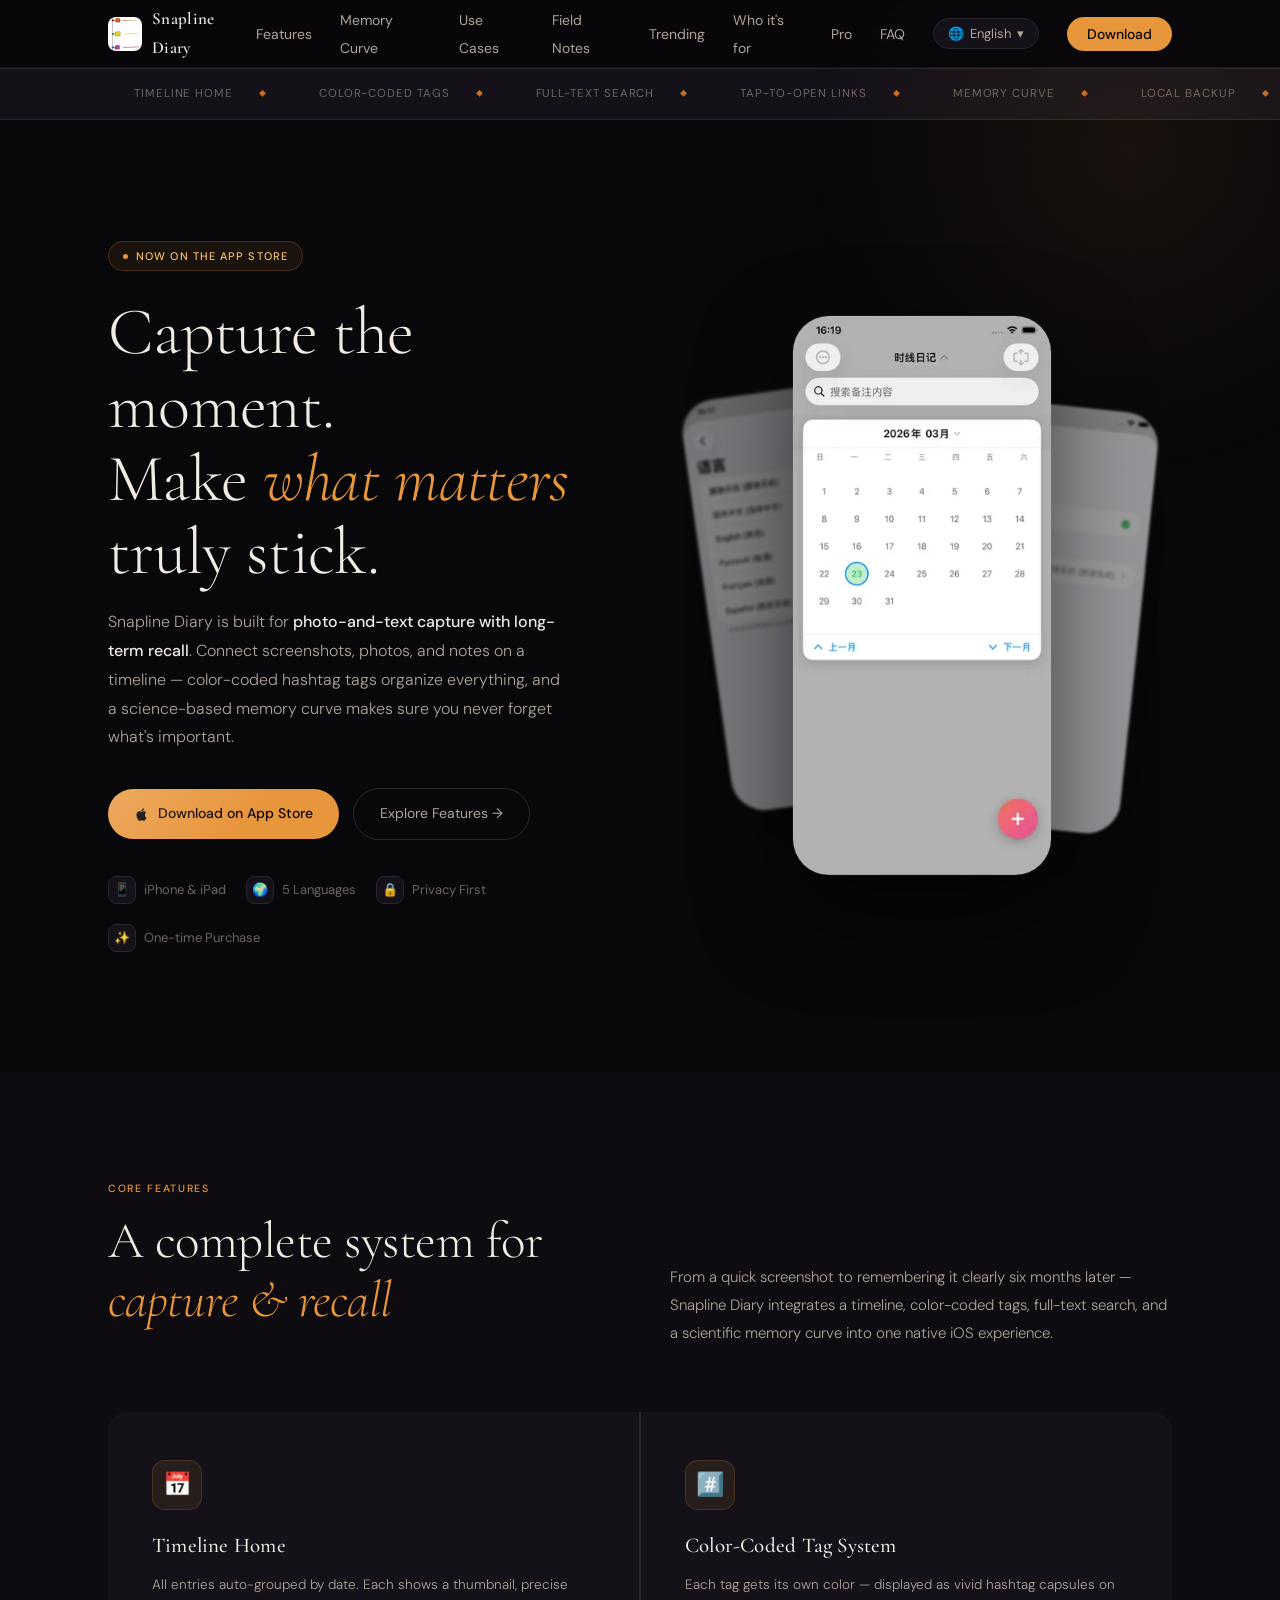
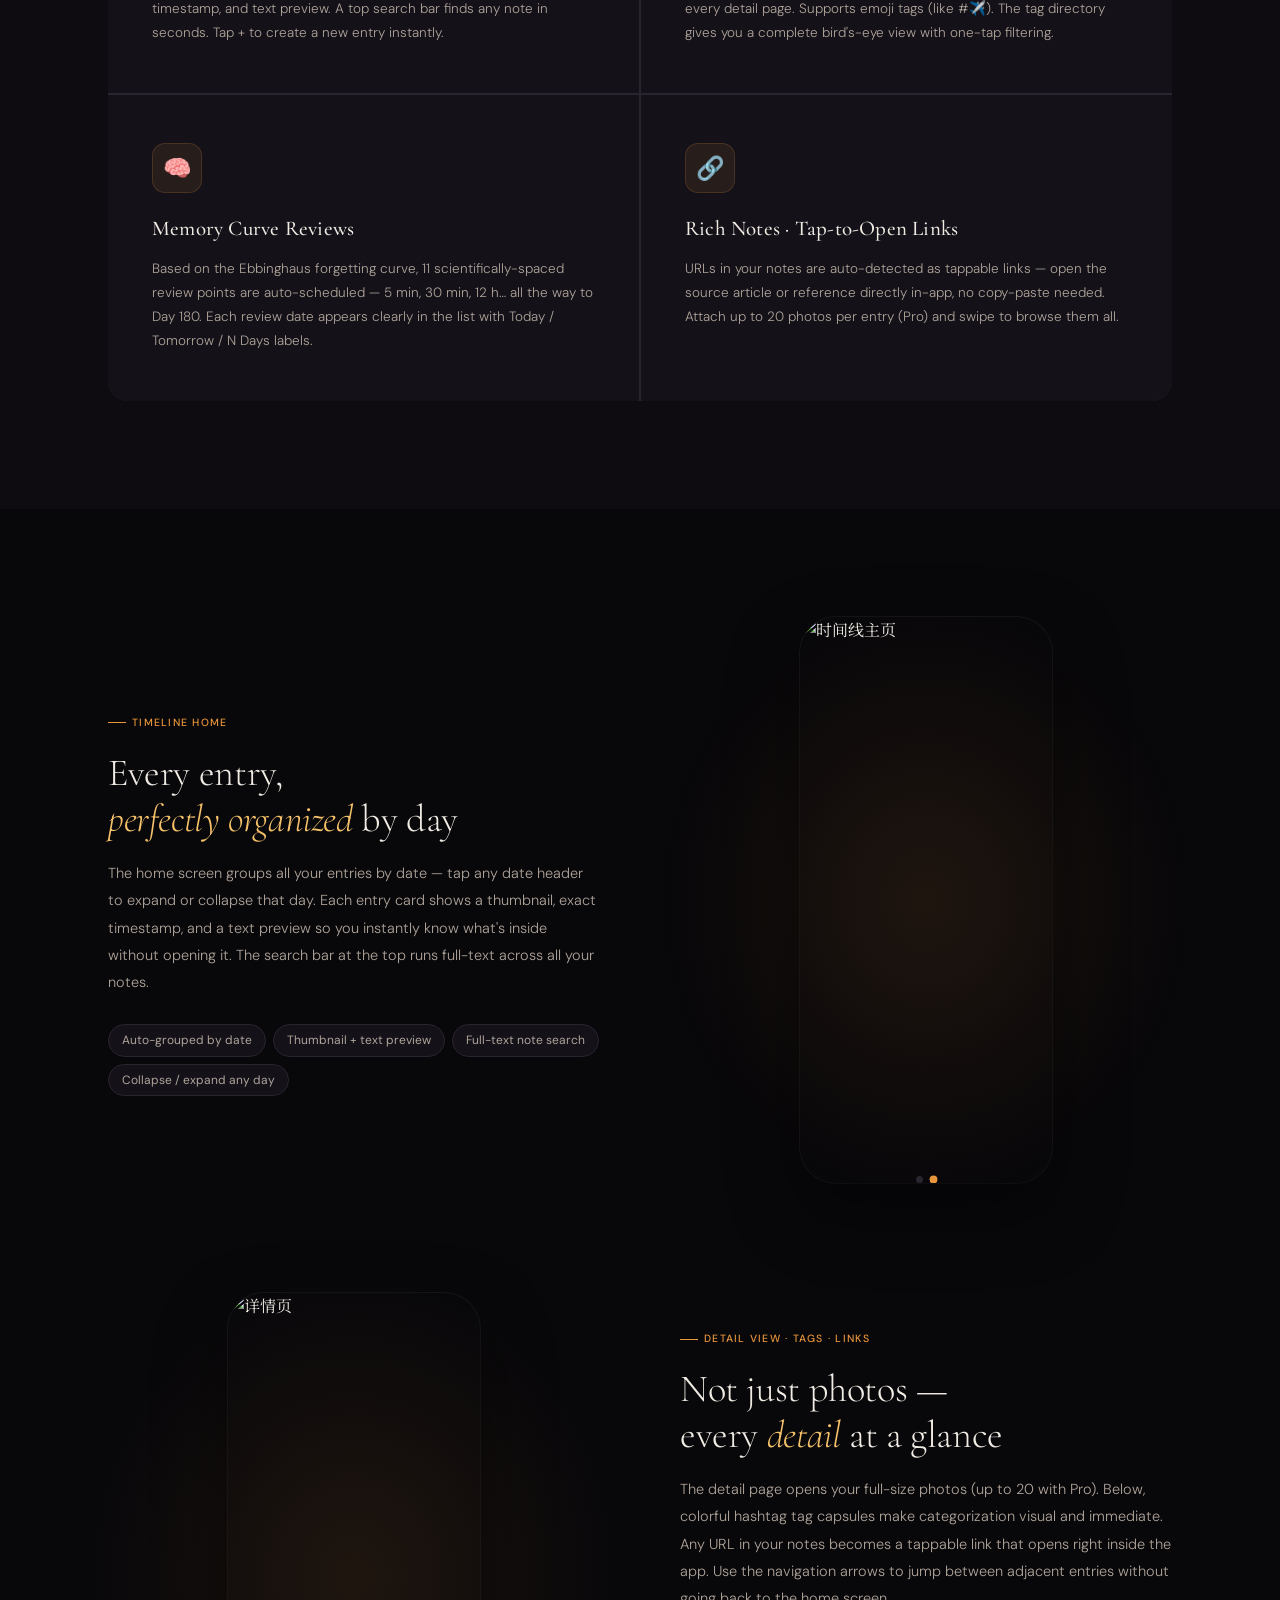
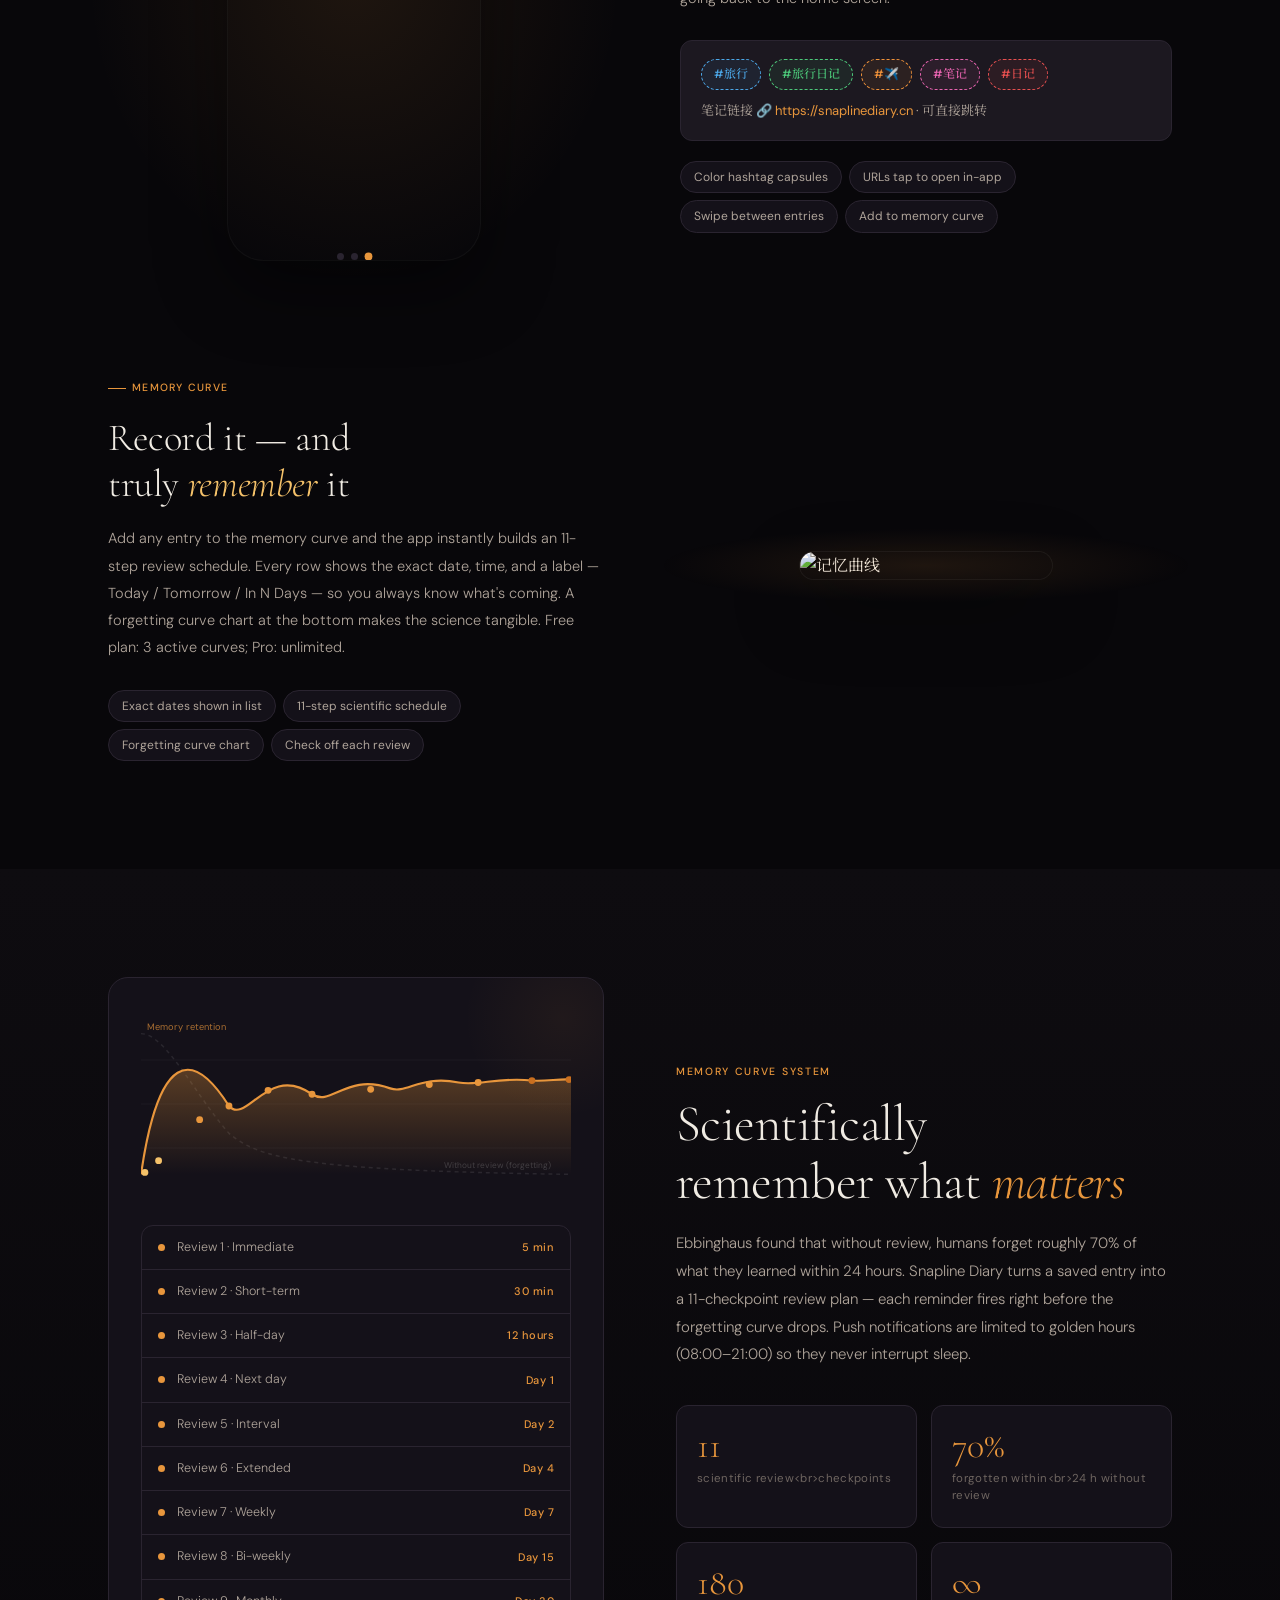
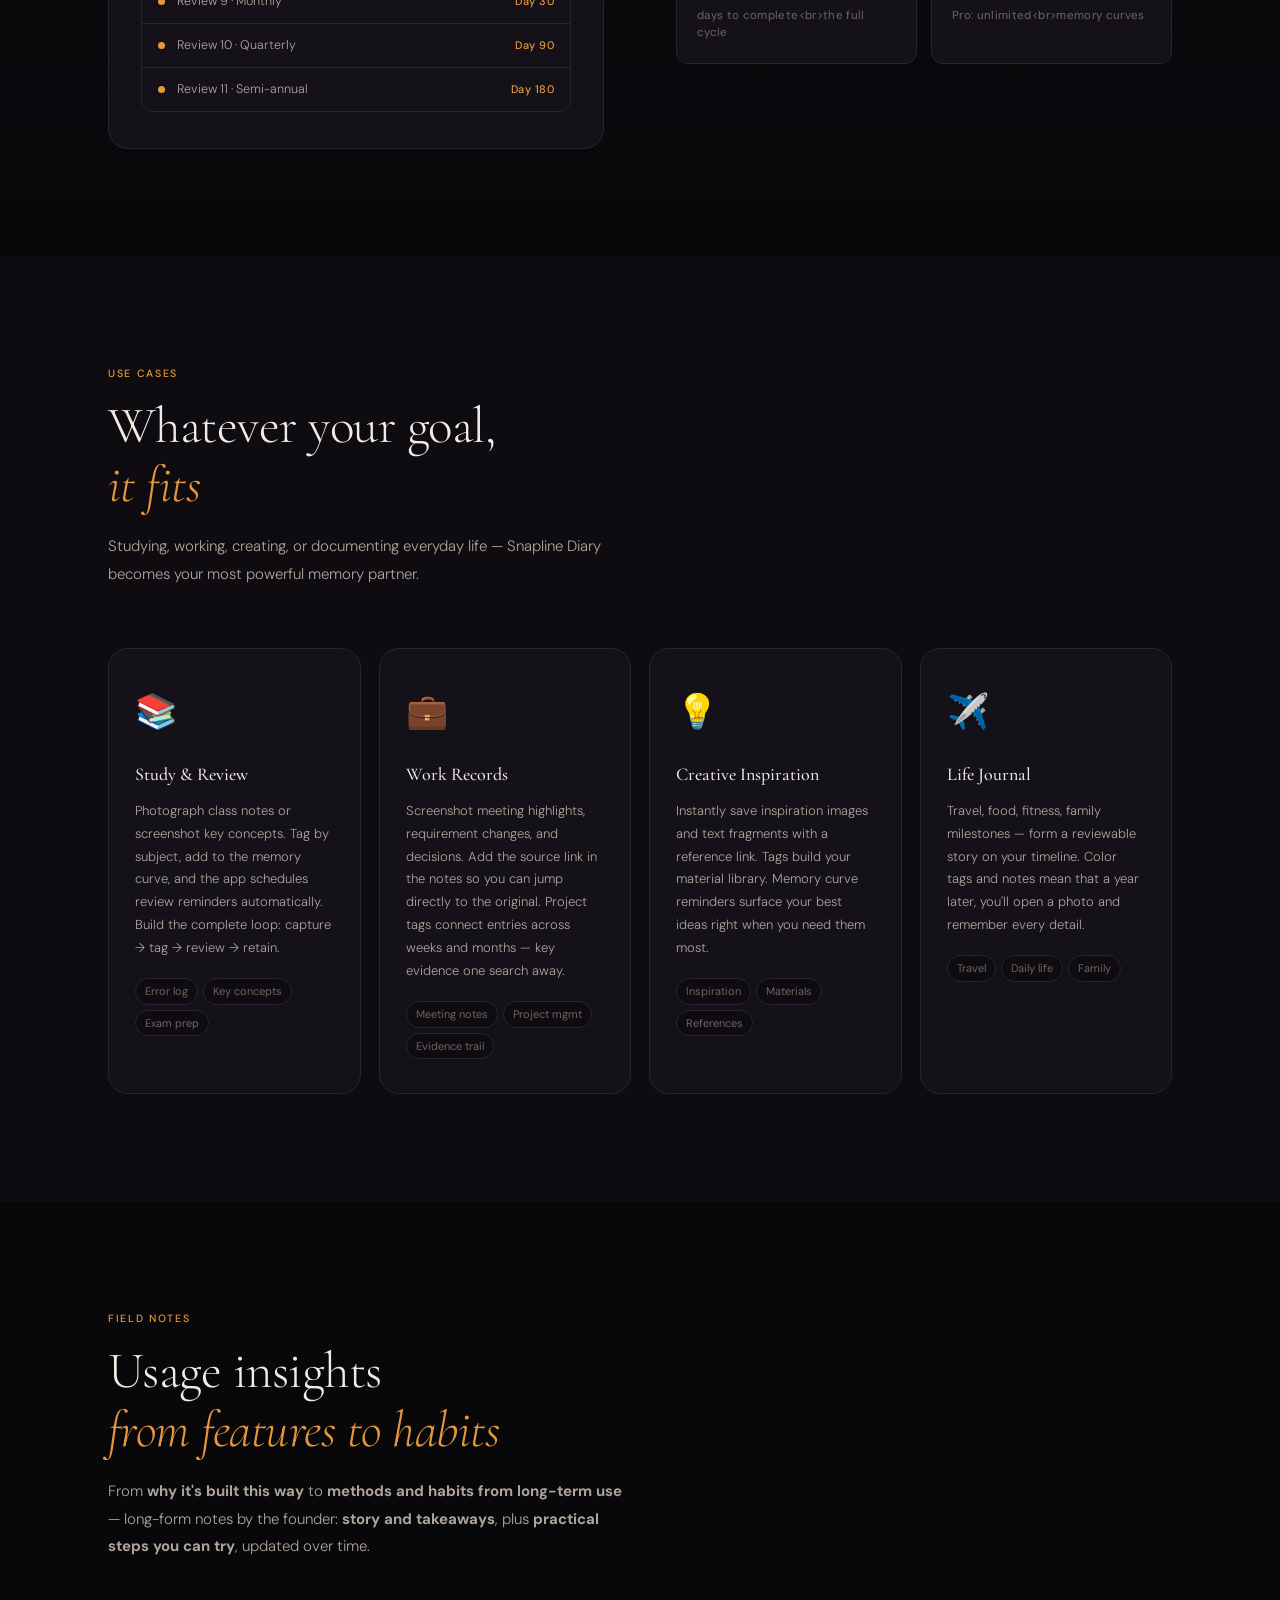
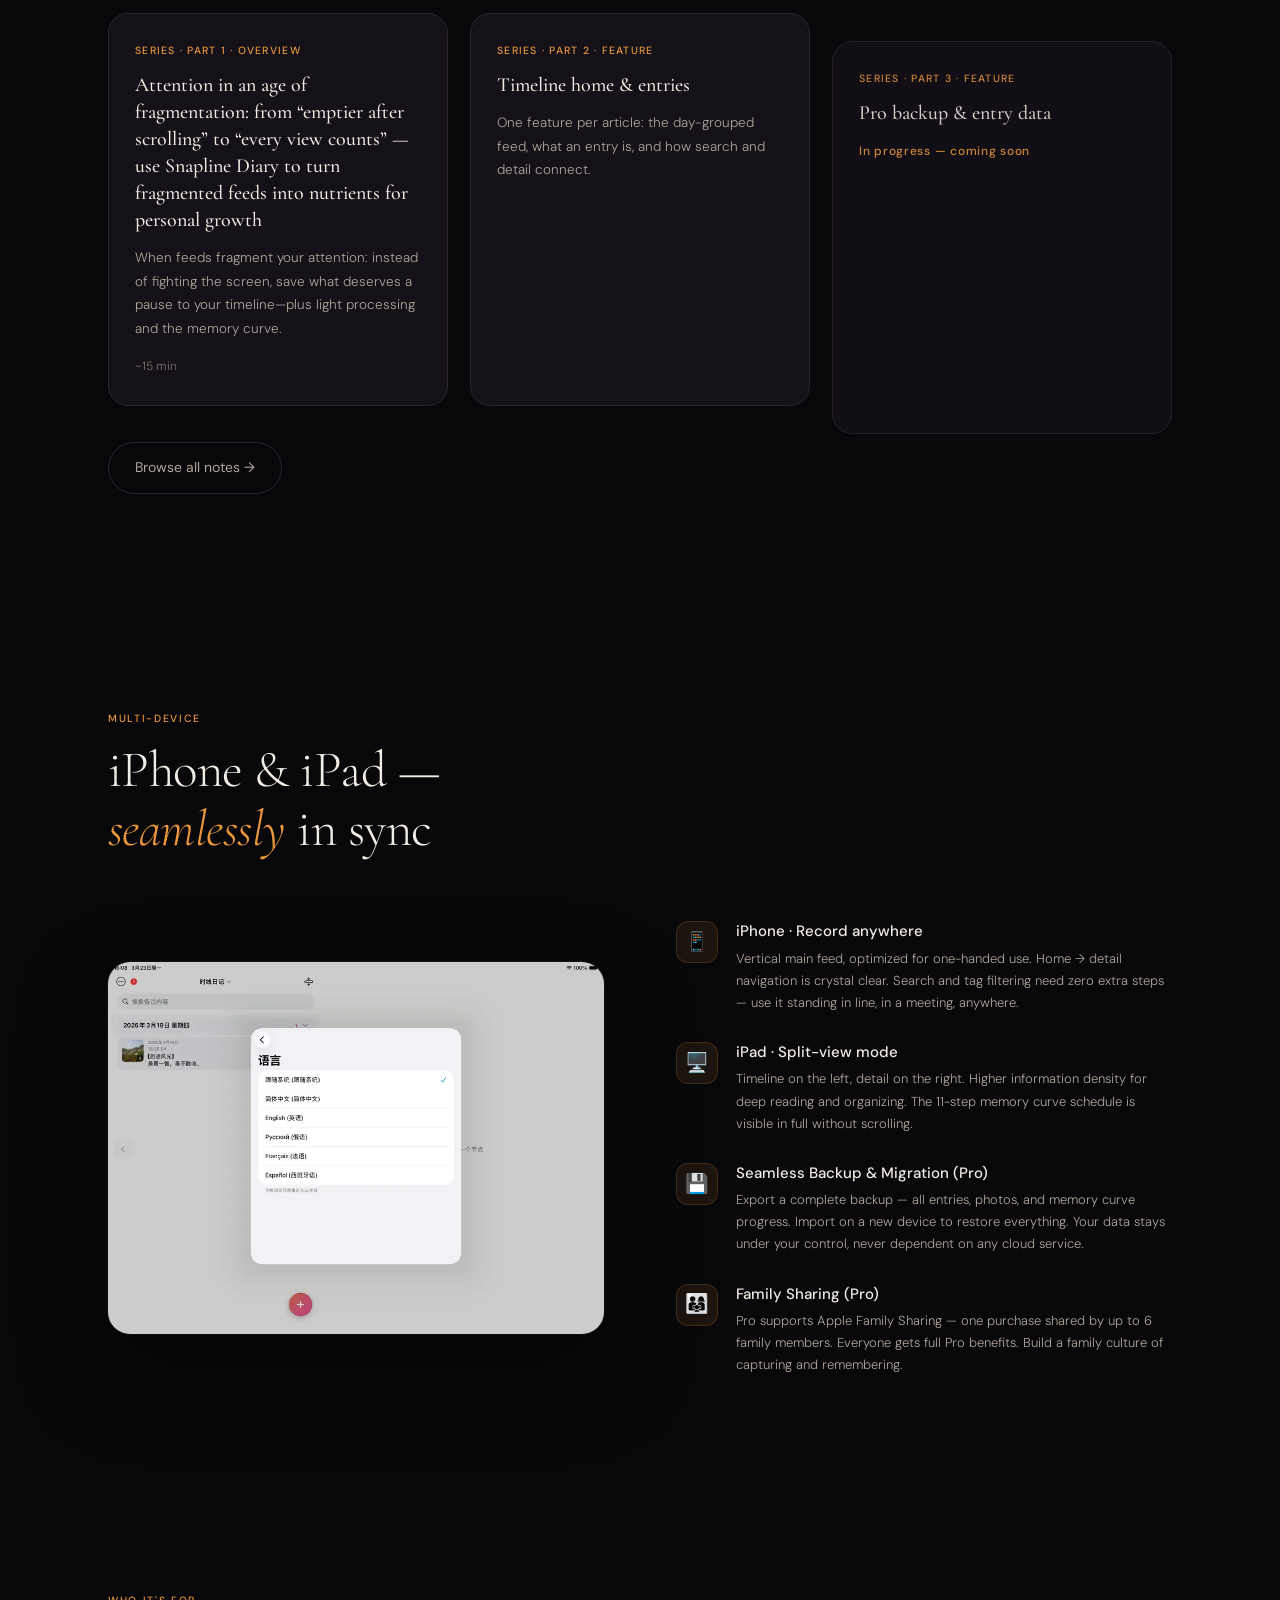
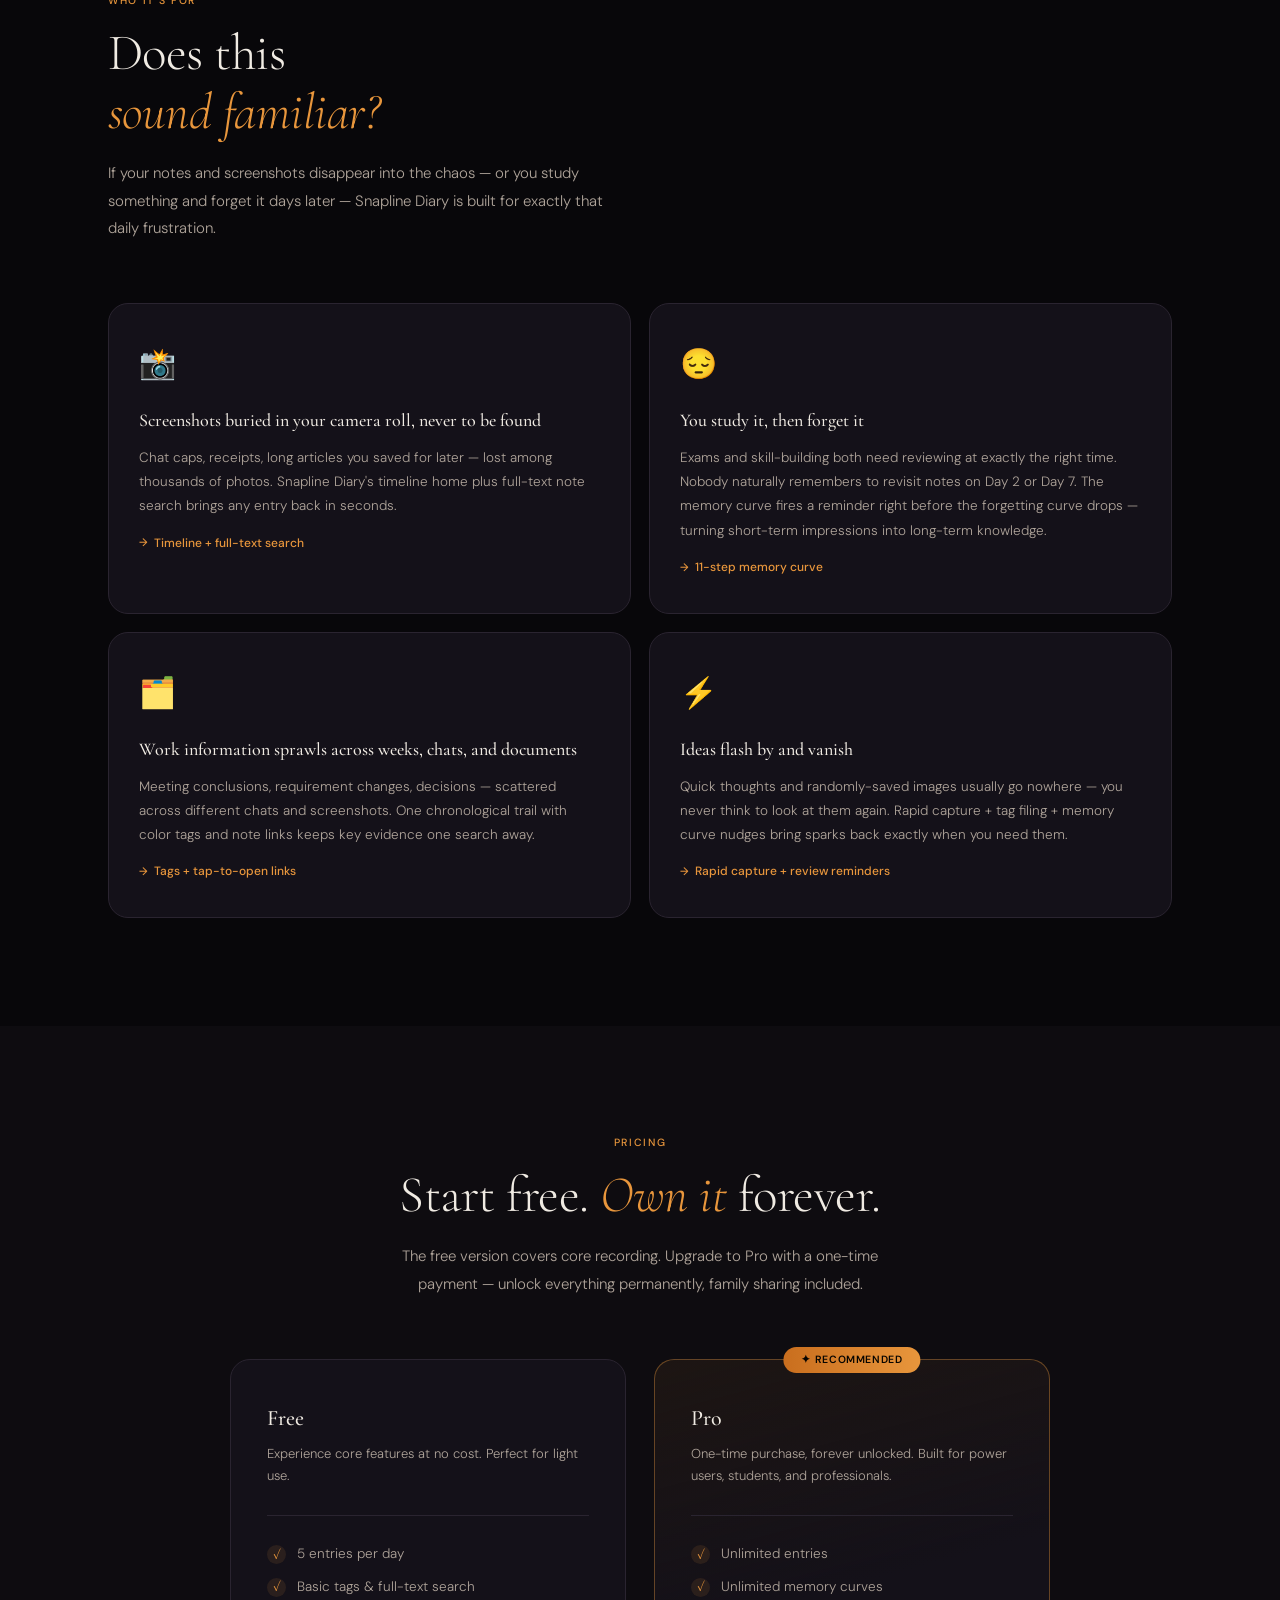
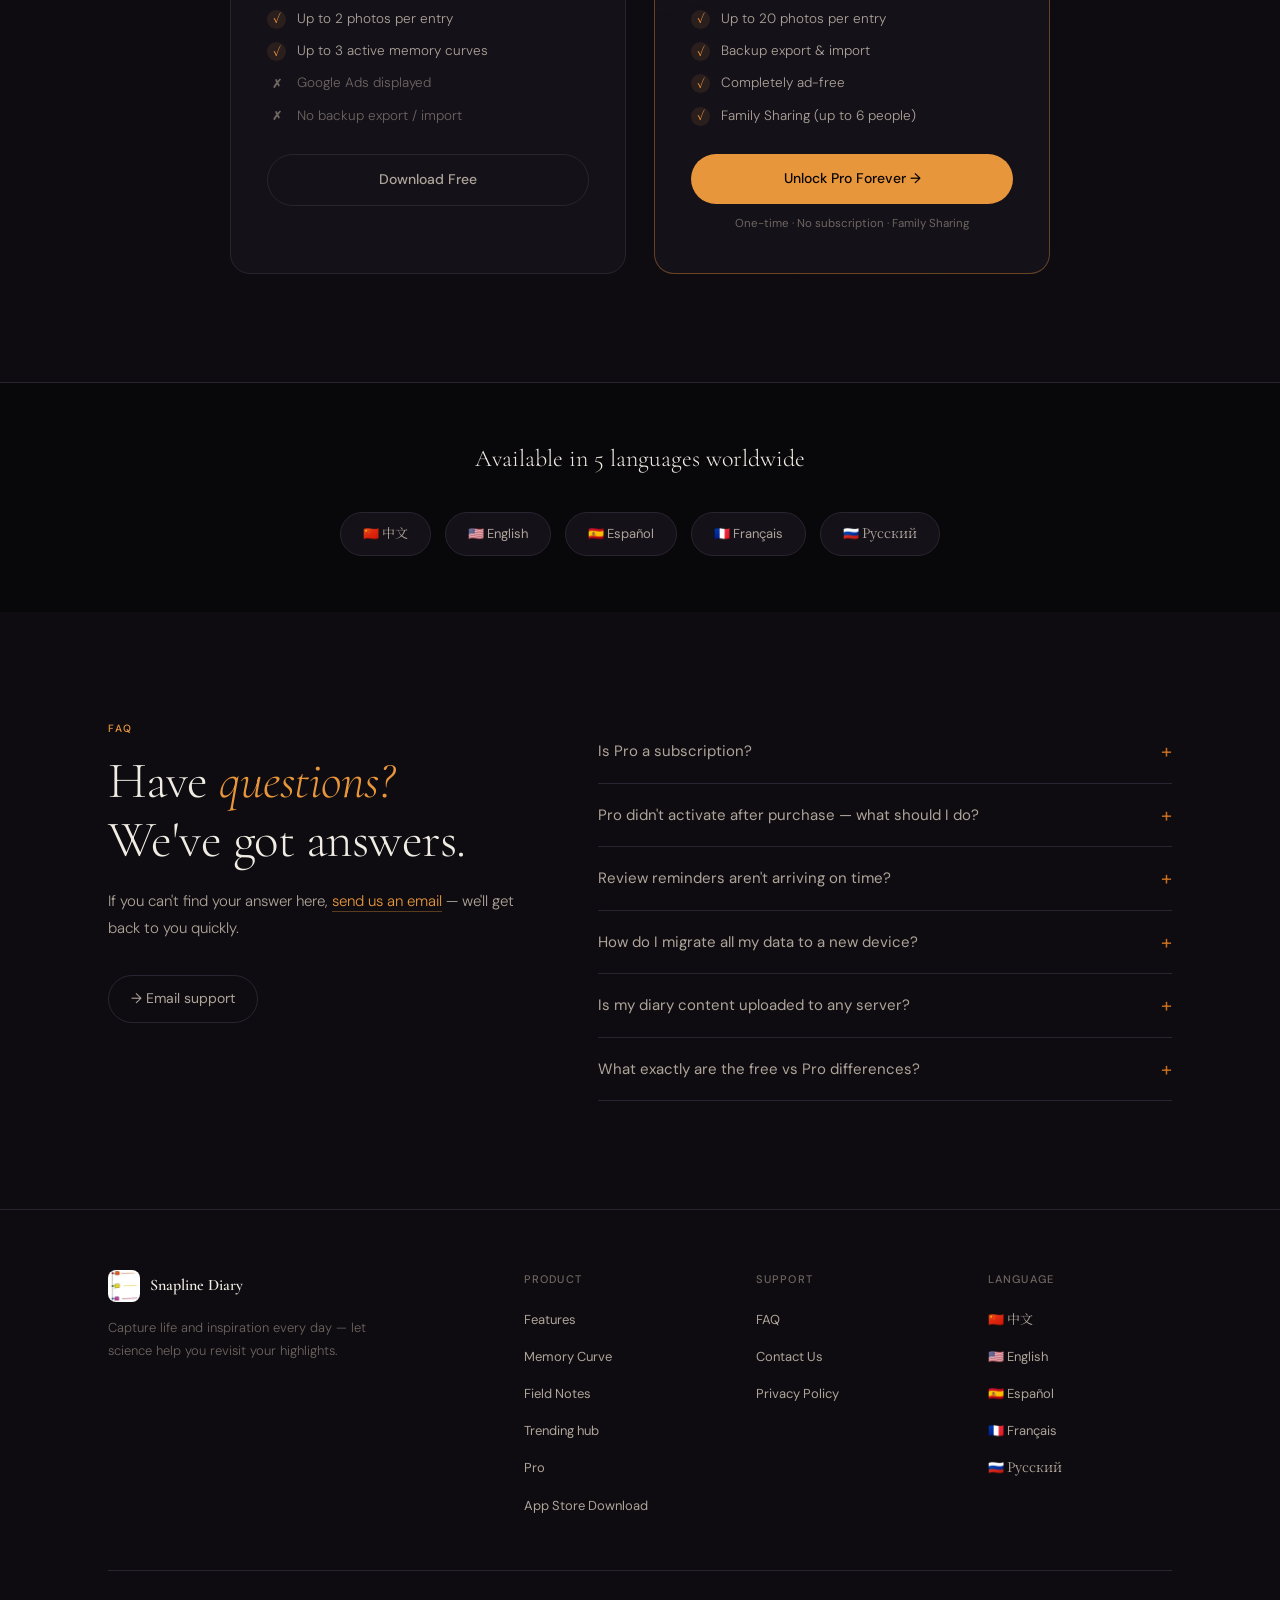
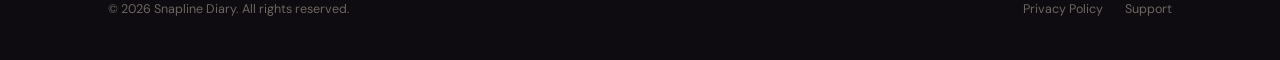
==== commit 7d77b0be: "Improve discoverability with sitewide SEO metadata. Add canonical URLs, Open Graph, Twitter cards, a" ====
--- a/index.html
+++ b/index.html
@@ -5,6 +5,30 @@
 <meta name="viewport" content="width=device-width, initial-scale=1.0">
 <base href="./">
 <title>时线日记 · Snapline Diary</title>
+<meta name="description" content="时线日记：专为图文记录与长期回顾打造的 iPhone / iPad 应用。时间线主页、彩色标签、全文搜索、艾宾浩斯记忆曲线、本地备份（Pro）。免费下载；官网含用法手记与热点内容，直达 App Store。" data-i18n-content="home_meta_desc">
+<meta name="robots" content="index,follow,max-image-preview:large,max-snippet:-1,max-video-preview:-1">
+<meta name="theme-color" content="#08070A">
+<meta name="apple-itunes-app" content="app-id=6760802186">
+<link rel="canonical" href="https://snaplinediary.cn/">
+<link rel="alternate" hreflang="x-default" href="https://snaplinediary.cn/">
+<meta property="og:site_name" content="时线日记 · Snapline Diary">
+<meta property="og:type" content="website">
+<meta property="og:url" content="https://snaplinediary.cn/">
+<meta property="og:locale" content="zh_CN">
+<meta property="og:title" content="时线日记 — 时间线、标签与科学记忆曲线">
+<meta property="og:description" content="时线日记：专为图文记录与长期回顾打造的 iPhone / iPad 应用。时间线主页、彩色标签、全文搜索、艾宾浩斯记忆曲线、本地备份（Pro）。免费下载；官网含用法手记与热点内容，直达 App Store。">
+<meta property="og:image" content="https://snaplinediary.cn/images/sharp-webp/iphone8-lg.webp">
+<meta property="og:image:alt" content="时线日记 · 应用界面预览">
+<meta name="twitter:card" content="summary_large_image">
+<meta name="twitter:title" content="时线日记 — 时间线、标签与科学记忆曲线">
+<meta name="twitter:description" content="时线日记：专为图文记录与长期回顾打造的 iPhone / iPad 应用。时间线主页、彩色标签、全文搜索、艾宾浩斯记忆曲线、本地备份（Pro）。免费下载；官网含用法手记与热点内容，直达 App Store。">
+<meta name="twitter:image" content="https://snaplinediary.cn/images/sharp-webp/iphone8-lg.webp">
+<script type="application/ld+json">
+{"@context":"https://schema.org","@type":"WebSite","name":"时线日记","alternateName":["Snapline Diary","时间线日记"],"url":"https://snaplinediary.cn/","inLanguage":["zh-Hans","en","es","fr","ru"],"potentialAction":{"@type":"ReadAction","target":"https://snaplinediary.cn/articles/index.html"}}
+</script>
+<script type="application/ld+json">
+{"@context":"https://schema.org","@type":"SoftwareApplication","name":"时线日记","alternateName":"Snapline Diary","applicationCategory":["LifestyleApplication","ProductivityApplication"],"operatingSystem":"iOS","offers":{"@type":"Offer","price":"0","priceCurrency":"CNY","description":"免费下载，应用内一次性解锁 Pro"},"url":"https://snaplinediary.cn/","downloadUrl":"https://apps.apple.com/app/%E6%97%B6%E7%BA%BF%E6%97%A5%E8%AE%B0/id6760802186","description":"图文时间线、彩色标签、全文搜索与艾宾浩斯记忆曲线的原生 iPhone / iPad 日记应用；Pro 含本地备份与去广告。"}
+</script>
 <link rel="icon" type="image/png" href="images/sharp/favicon-32.png">
 <link rel="apple-touch-icon" href="images/sharp/apple-touch-icon.png">
 <link rel="preload" as="image" href="images/sharp-webp/logo-68.webp" imagesizes="34px" fetchpriority="high">
@@ -696,7 +720,7 @@
             <span class="tag-chip pink">#笔记</span>
             <span class="tag-chip red">#日记</span>
           </div>
-          <div class="tag-demo-note">笔记链接 🔗 <a href="#">https://www.snaplinediary.cn</a> · 可直接跳转</div>
+          <div class="tag-demo-note">笔记链接 🔗 <a href="#">https://snaplinediary.cn</a> · 可直接跳转</div>
         </div>
         <div class="pills">
           <span class="pill" data-i18n="p5">彩色 # 标签胶囊</span>
@@ -1327,7 +1351,10 @@
     n_dl_soon:"敬请期待",h_eye_soon:"即将上架 App Store",
     h_dl_soon:'<svg width="15" height="15" viewBox="0 0 24 24" fill="currentColor"><path d="M18.71 19.5c-.83 1.24-1.71 2.45-3.05 2.47-1.34.03-1.77-.79-3.29-.79-1.53 0-2 .77-3.27.82-1.31.05-2.3-1.32-3.14-2.53C4.25 17 2.94 12.45 4.7 9.39c.87-1.52 2.43-2.48 4.12-2.51 1.28-.02 2.5.87 3.29.87.78 0 2.26-1.07 3.8-.91.65.03 2.47.26 3.64 1.98-.09.06-2.17 1.28-2.15 3.81.03 3.02 2.65 4.03 2.68 4.04-.03.07-.42 1.44-1.38 2.83M13 3.5c.73-.83 1.94-1.46 2.94-1.5.13 1.17-.34 2.35-1.04 3.19-.69.85-1.83 1.51-2.95 1.42-.15-1.15.41-2.35 1.05-3.11z"/></svg> 敬请期待',
     fr_btn_soon:"敬请期待",pr_btn_soon:"敬请期待",ft_dl_soon:"敬请期待",
-    toast_coming:"应用尚在 App Store 审核中，通过后将开放下载，感谢关注。"
+    toast_coming:"应用尚在 App Store 审核中，通过后将开放下载，感谢关注。",
+    home_doc_title:"时线日记 · Snapline Diary — iPhone / iPad 时间线日记、记忆曲线与图文记录",
+    home_meta_desc:"时线日记是面向 iPhone / iPad 的原生日记应用：时间线主页、彩色标签、全文搜索、艾宾浩斯记忆曲线与本地备份（Pro）。免费下载；官网含用法手记与热点资讯，一键跳转 App Store。",
+    home_og_title:"时线日记 — 时间线、标签与科学记忆曲线"
   },
   en:{
     appName:"Snapline Diary",n_feat:"Features",n_mem:"Memory Curve",n_case:"Use Cases",n_notes:"Field Notes",n_hot:"Trending",n_aud:"Who it's for",n_pro:"Pro",n_faq:"FAQ",n_dl:"Download",
@@ -1384,7 +1411,10 @@
     n_dl_soon:"Coming soon",h_eye_soon:"Coming soon on the App Store",
     h_dl_soon:'<svg width="15" height="15" viewBox="0 0 24 24" fill="currentColor"><path d="M18.71 19.5c-.83 1.24-1.71 2.45-3.05 2.47-1.34.03-1.77-.79-3.29-.79-1.53 0-2 .77-3.27.82-1.31.05-2.3-1.32-3.14-2.53C4.25 17 2.94 12.45 4.7 9.39c.87-1.52 2.43-2.48 4.12-2.51 1.28-.02 2.5.87 3.29.87.78 0 2.26-1.07 3.8-.91.65.03 2.47.26 3.64 1.98-.09.06-2.17 1.28-2.15 3.81.03 3.02 2.65 4.03 2.68 4.04-.03.07-.42 1.44-1.38 2.83M13 3.5c.73-.83 1.94-1.46 2.94-1.5.13 1.17-.34 2.35-1.04 3.19-.69.85-1.83 1.51-2.95 1.42-.15-1.15.41-2.35 1.05-3.11z"/></svg> Coming soon',
     fr_btn_soon:"Coming soon",pr_btn_soon:"Coming soon",ft_dl_soon:"Coming soon",
-    toast_coming:"The app is still in App Store review. Downloads will open once approved. Thanks for your patience."
+    toast_coming:"The app is still in App Store review. Downloads will open once approved. Thanks for your patience.",
+    home_doc_title:"Snapline Diary — timeline journal, memory curve & photo notes (iPhone / iPad)",
+    home_meta_desc:"Native iOS diary: timeline home, color tags, full-text search, Ebbinghaus-style review reminders, local backup (Pro). Free download; field notes & trending hub on snaplinediary.cn — open the App Store from the site.",
+    home_og_title:"Snapline Diary — timeline, tags & spaced repetition"
   },
   es:{
     appName:"Diario Cronología",n_feat:"Funciones",n_mem:"Curva de memoria",n_case:"Casos de uso",n_notes:"Notas de uso",n_hot:"Tendencias",n_aud:"¿Para quién?",n_pro:"Pro",n_faq:"FAQ",n_dl:"Descargar",
@@ -1437,7 +1467,10 @@
     n_dl_soon:"Próximamente",h_eye_soon:"Próximamente en App Store",
     h_dl_soon:'<svg width="15" height="15" viewBox="0 0 24 24" fill="currentColor"><path d="M18.71 19.5c-.83 1.24-1.71 2.45-3.05 2.47-1.34.03-1.77-.79-3.29-.79-1.53 0-2 .77-3.27.82-1.31.05-2.3-1.32-3.14-2.53C4.25 17 2.94 12.45 4.7 9.39c.87-1.52 2.43-2.48 4.12-2.51 1.28-.02 2.5.87 3.29.87.78 0 2.26-1.07 3.8-.91.65.03 2.47.26 3.64 1.98-.09.06-2.17 1.28-2.15 3.81.03 3.02 2.65 4.03 2.68 4.04-.03.07-.42 1.44-1.38 2.83M13 3.5c.73-.83 1.94-1.46 2.94-1.5.13 1.17-.34 2.35-1.04 3.19-.69.85-1.83 1.51-2.95 1.42-.15-1.15.41-2.35 1.05-3.11z"/></svg> Próximamente',
     fr_btn_soon:"Próximamente",pr_btn_soon:"Próximamente",ft_dl_soon:"Próximamente",
-    toast_coming:"La app está en revisión en el App Store. La descarga estará disponible al aprobarse. Gracias por tu interés."
+    toast_coming:"La app está en revisión en el App Store. La descarga estará disponible al aprobarse. Gracias por tu interés.",
+    home_doc_title:"Diario Cronología — diario en línea de tiempo y curva de memoria (iPhone / iPad)",
+    home_meta_desc:"App nativa iOS: línea de tiempo, etiquetas de colores, búsqueda completa, curva de memoria estilo Ebbinghaus y copia local (Pro). Descarga gratis; notas de uso y tendencias en la web — enlace directo al App Store.",
+    home_og_title:"Diario Cronología — línea de tiempo, etiquetas y repasos"
   },
   fr:{
     appName:"Journal Chronologie",n_feat:"Fonctionnalités",n_mem:"Courbe de mémoire",n_case:"Cas d'usage",n_notes:"Carnet d'usage",n_hot:"Tendances",n_aud:"Pour qui ?",n_pro:"Pro",n_faq:"FAQ",n_dl:"Télécharger",
@@ -1490,7 +1523,10 @@
     n_dl_soon:"Bientôt",h_eye_soon:"Bientôt sur l'App Store",
     h_dl_soon:'<svg width="15" height="15" viewBox="0 0 24 24" fill="currentColor"><path d="M18.71 19.5c-.83 1.24-1.71 2.45-3.05 2.47-1.34.03-1.77-.79-3.29-.79-1.53 0-2 .77-3.27.82-1.31.05-2.3-1.32-3.14-2.53C4.25 17 2.94 12.45 4.7 9.39c.87-1.52 2.43-2.48 4.12-2.51 1.28-.02 2.5.87 3.29.87.78 0 2.26-1.07 3.8-.91.65.03 2.47.26 3.64 1.98-.09.06-2.17 1.28-2.15 3.81.03 3.02 2.65 4.03 2.68 4.04-.03.07-.42 1.44-1.38 2.83M13 3.5c.73-.83 1.94-1.46 2.94-1.5.13 1.17-.34 2.35-1.04 3.19-.69.85-1.83 1.51-2.95 1.42-.15-1.15.41-2.35 1.05-3.11z"/></svg> Bientôt disponible',
     fr_btn_soon:"Bientôt",pr_btn_soon:"Bientôt",ft_dl_soon:"Bientôt",
-    toast_coming:"L'application est en cours d'examen sur l'App Store. Le téléchargement sera ouvert après validation."
+    toast_coming:"L'application est en cours d'examen sur l'App Store. Le téléchargement sera ouvert après validation.",
+    home_doc_title:"Journal Chronologie — journal chronologique et courbe de mémoire (iPhone / iPad)",
+    home_meta_desc:"App iOS native : accueil chronologique, étiquettes colorées, recherche plein texte, courbe de mémoire type Ebbinghaus et sauvegarde locale (Pro). Gratuit ; carnet d'usage et tendances sur le site — lien App Store.",
+    home_og_title:"Journal Chronologie — chronologie, étiquettes et révisions"
   },
   ru:{
     appName:"Таймлайн Дневник",n_feat:"Функции",n_mem:"Кривая памяти",n_case:"Применение",n_notes:"Заметки об использовании",n_hot:"В тренде",n_aud:"Кому подойдёт",n_pro:"Pro",n_faq:"FAQ",n_dl:"Скачать",
@@ -1543,7 +1579,10 @@
     n_dl_soon:"Скоро",h_eye_soon:"Скоро в App Store",
     h_dl_soon:'<svg width="15" height="15" viewBox="0 0 24 24" fill="currentColor"><path d="M18.71 19.5c-.83 1.24-1.71 2.45-3.05 2.47-1.34.03-1.77-.79-3.29-.79-1.53 0-2 .77-3.27.82-1.31.05-2.3-1.32-3.14-2.53C4.25 17 2.94 12.45 4.7 9.39c.87-1.52 2.43-2.48 4.12-2.51 1.28-.02 2.5.87 3.29.87.78 0 2.26-1.07 3.8-.91.65.03 2.47.26 3.64 1.98-.09.06-2.17 1.28-2.15 3.81.03 3.02 2.65 4.03 2.68 4.04-.03.07-.42 1.44-1.38 2.83M13 3.5c.73-.83 1.94-1.46 2.94-1.5.13 1.17-.34 2.35-1.04 3.19-.69.85-1.83 1.51-2.95 1.42-.15-1.15.41-2.35 1.05-3.11z"/></svg> Скоро',
     fr_btn_soon:"Скоро",pr_btn_soon:"Скоро",ft_dl_soon:"Скоро",
-    toast_coming:"Приложение проходит проверку в App Store. Загрузка откроется после одобрения."
+    toast_coming:"Приложение проходит проверку в App Store. Загрузка откроется после одобрения.",
+    home_doc_title:"Таймлайн Дневник — дневник на временной шкале и кривая памяти (iPhone / iPad)",
+    home_meta_desc:"Нативное iOS-приложение: хронология, цветные теги, полнотекстовый поиск, кривая памяти по Эббингаузу и локальное резервирование (Pro). Бесплатно; заметки и тренды на сайте — переход в App Store.",
+    home_og_title:"Таймлайн Дневник — шкала времени, теги и повторения"
   }
 };
 
@@ -1634,6 +1673,19 @@
   document.getElementById('cur-lang-lbl').textContent = labels[lang]||lang;
   document.documentElement.lang = lang==='zh'?'zh-Hans':lang;
   document.body.classList.toggle('app-soon', !APP_STORE_LIVE);
+  document.title = s('home_doc_title');
+  const homeDesc = document.querySelector('meta[name="description"][data-i18n-content="home_meta_desc"]');
+  if(homeDesc) homeDesc.setAttribute('content', s('home_meta_desc'));
+  function setMetaContent(sel, val){
+    const n = document.querySelector(sel);
+    if(n) n.setAttribute('content', val);
+  }
+  setMetaContent('meta[property="og:title"]', s('home_og_title'));
+  setMetaContent('meta[property="og:description"]', s('home_meta_desc'));
+  setMetaContent('meta[name="twitter:title"]', s('home_og_title'));
+  setMetaContent('meta[name="twitter:description"]', s('home_meta_desc'));
+  const ogLocale = {zh:'zh_CN',en:'en_US',es:'es_ES',fr:'fr_FR',ru:'ru_RU'};
+  setMetaContent('meta[property="og:locale"]', ogLocale[lang] || 'zh_CN');
   buildTicker();
   buildCurveSteps();
   buildFAQ();
